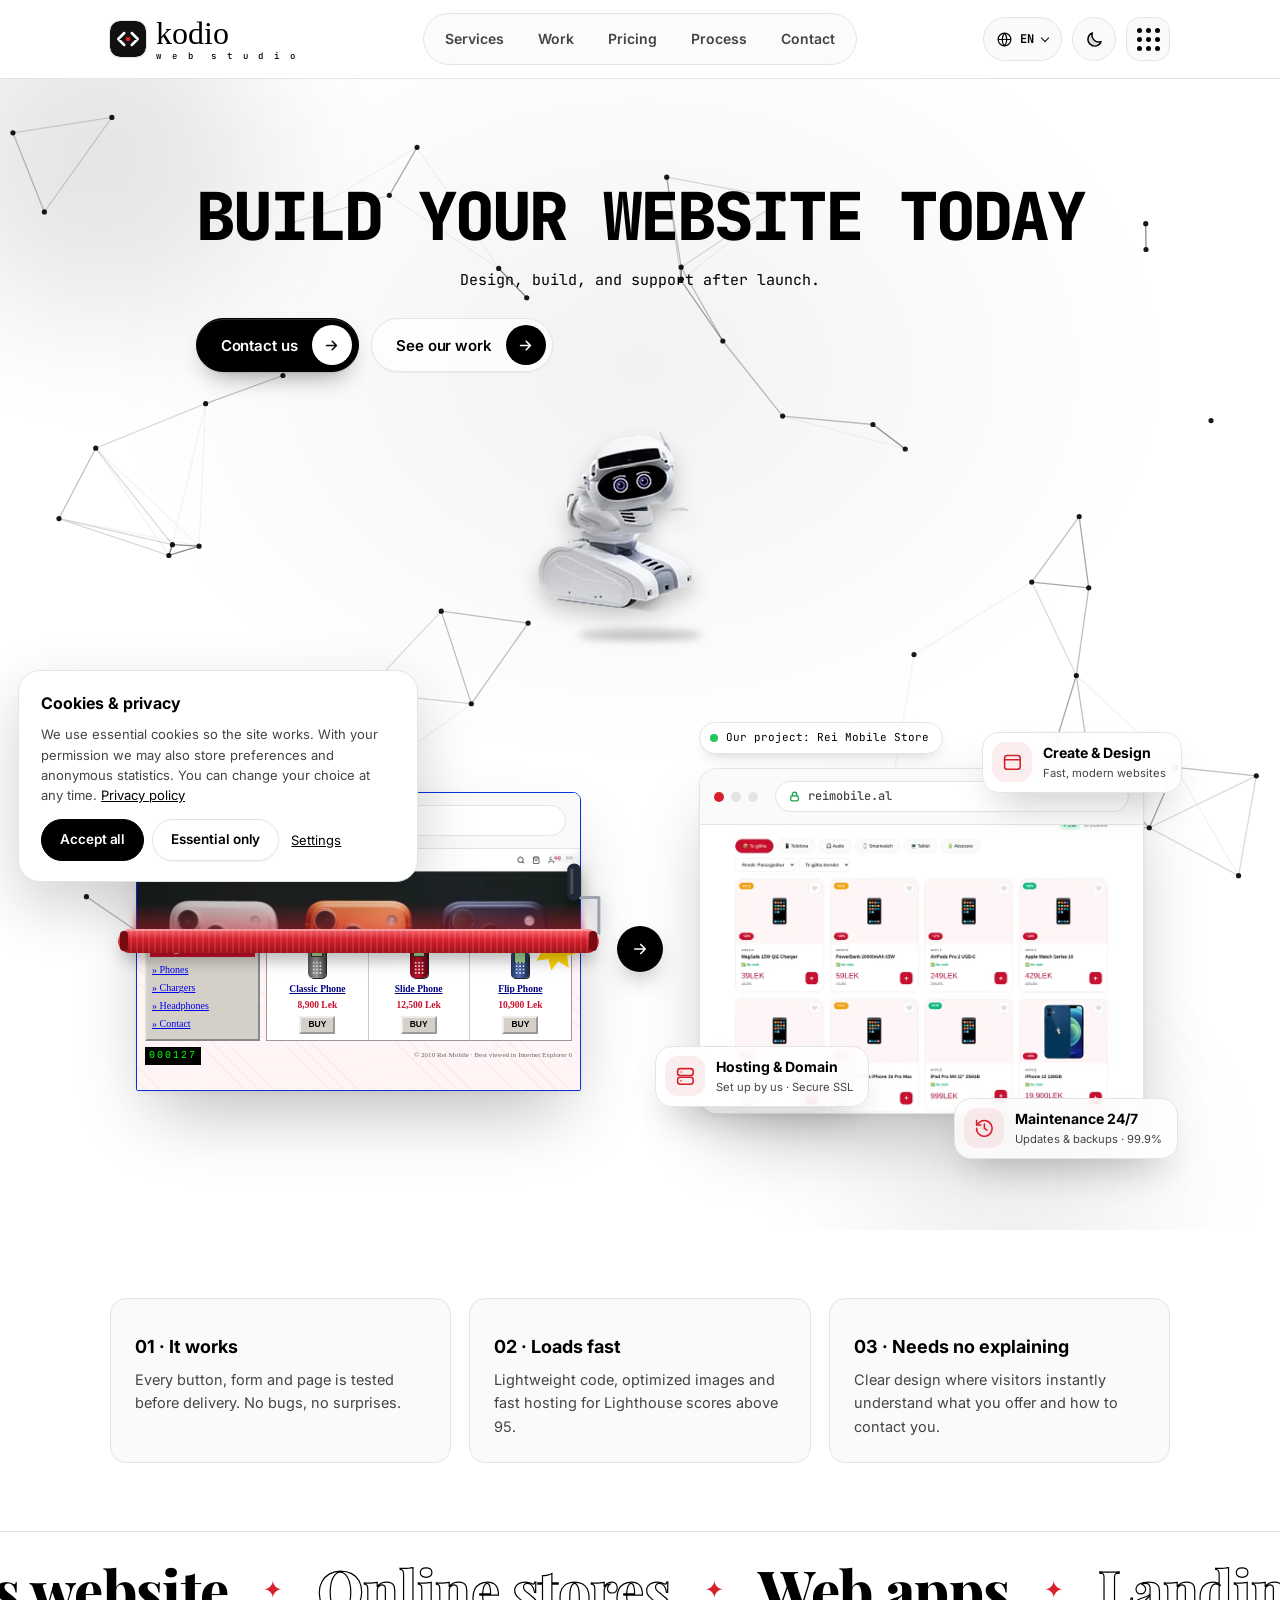
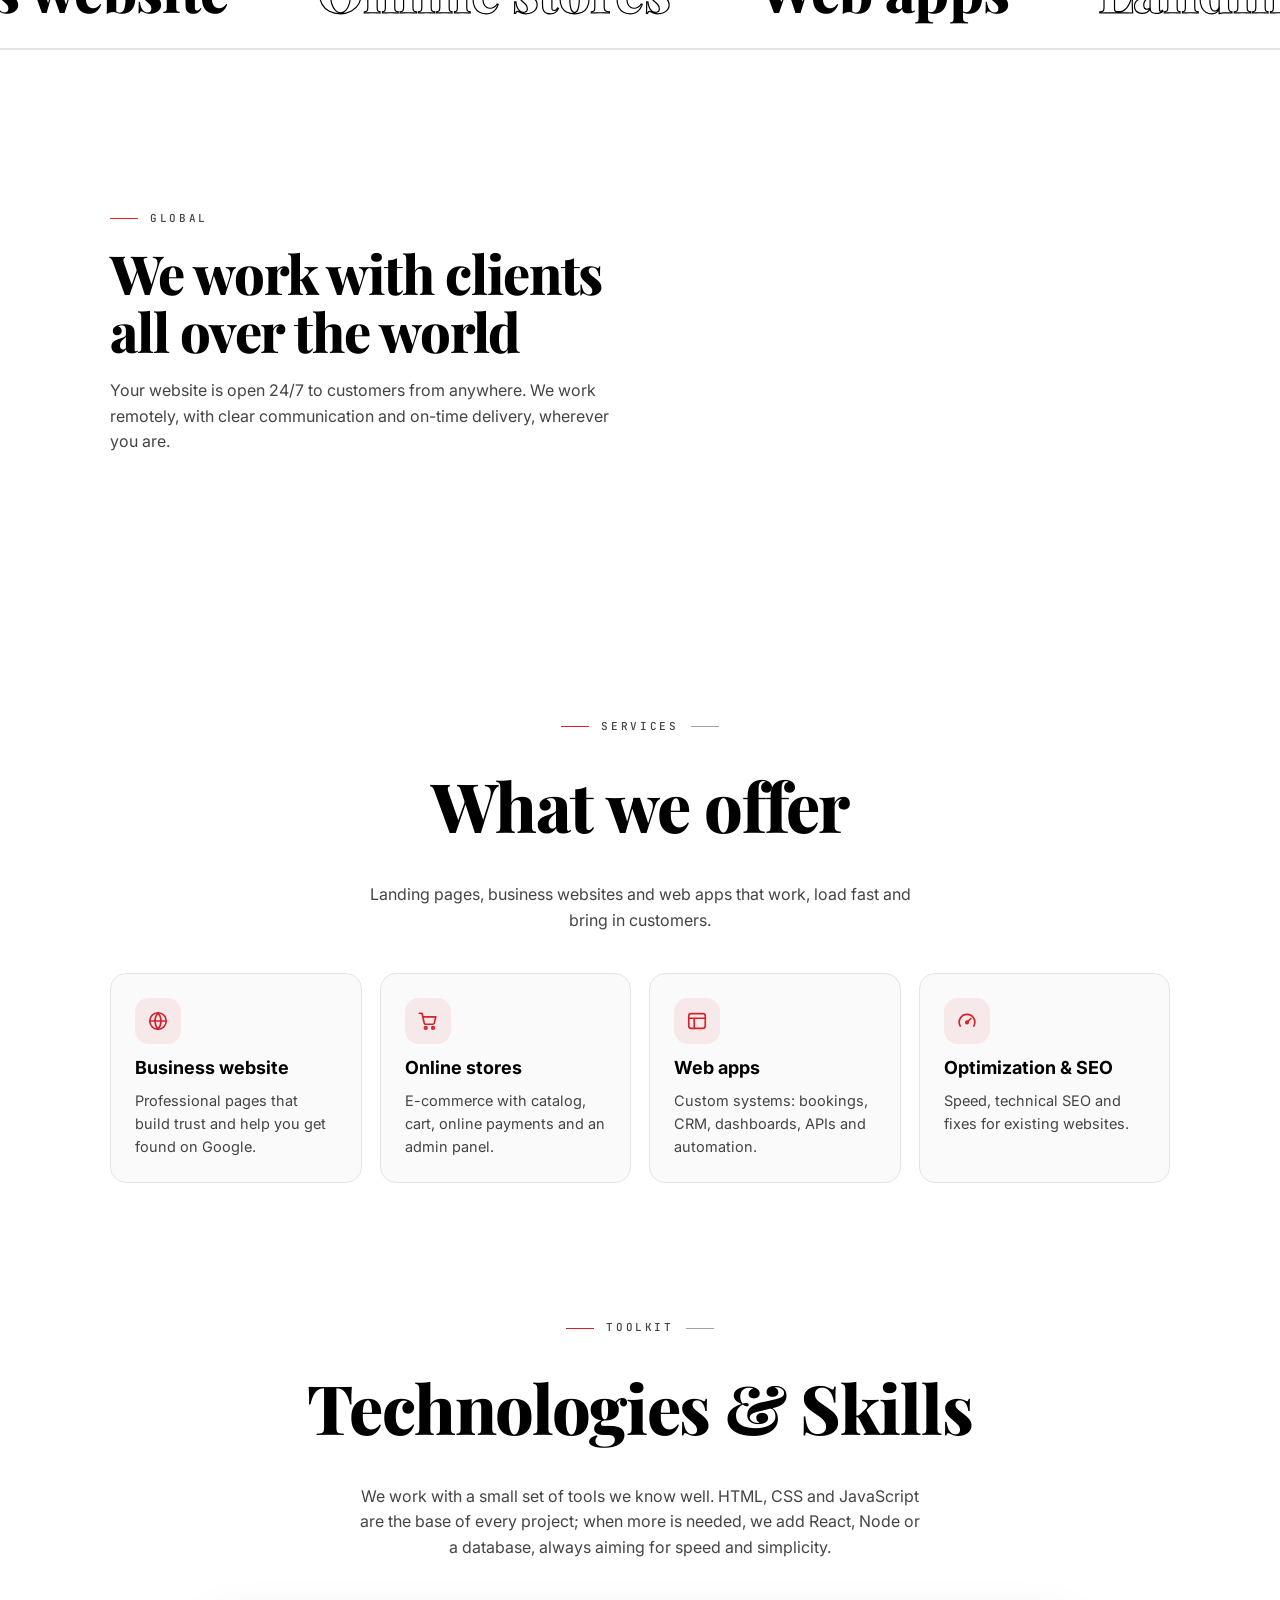
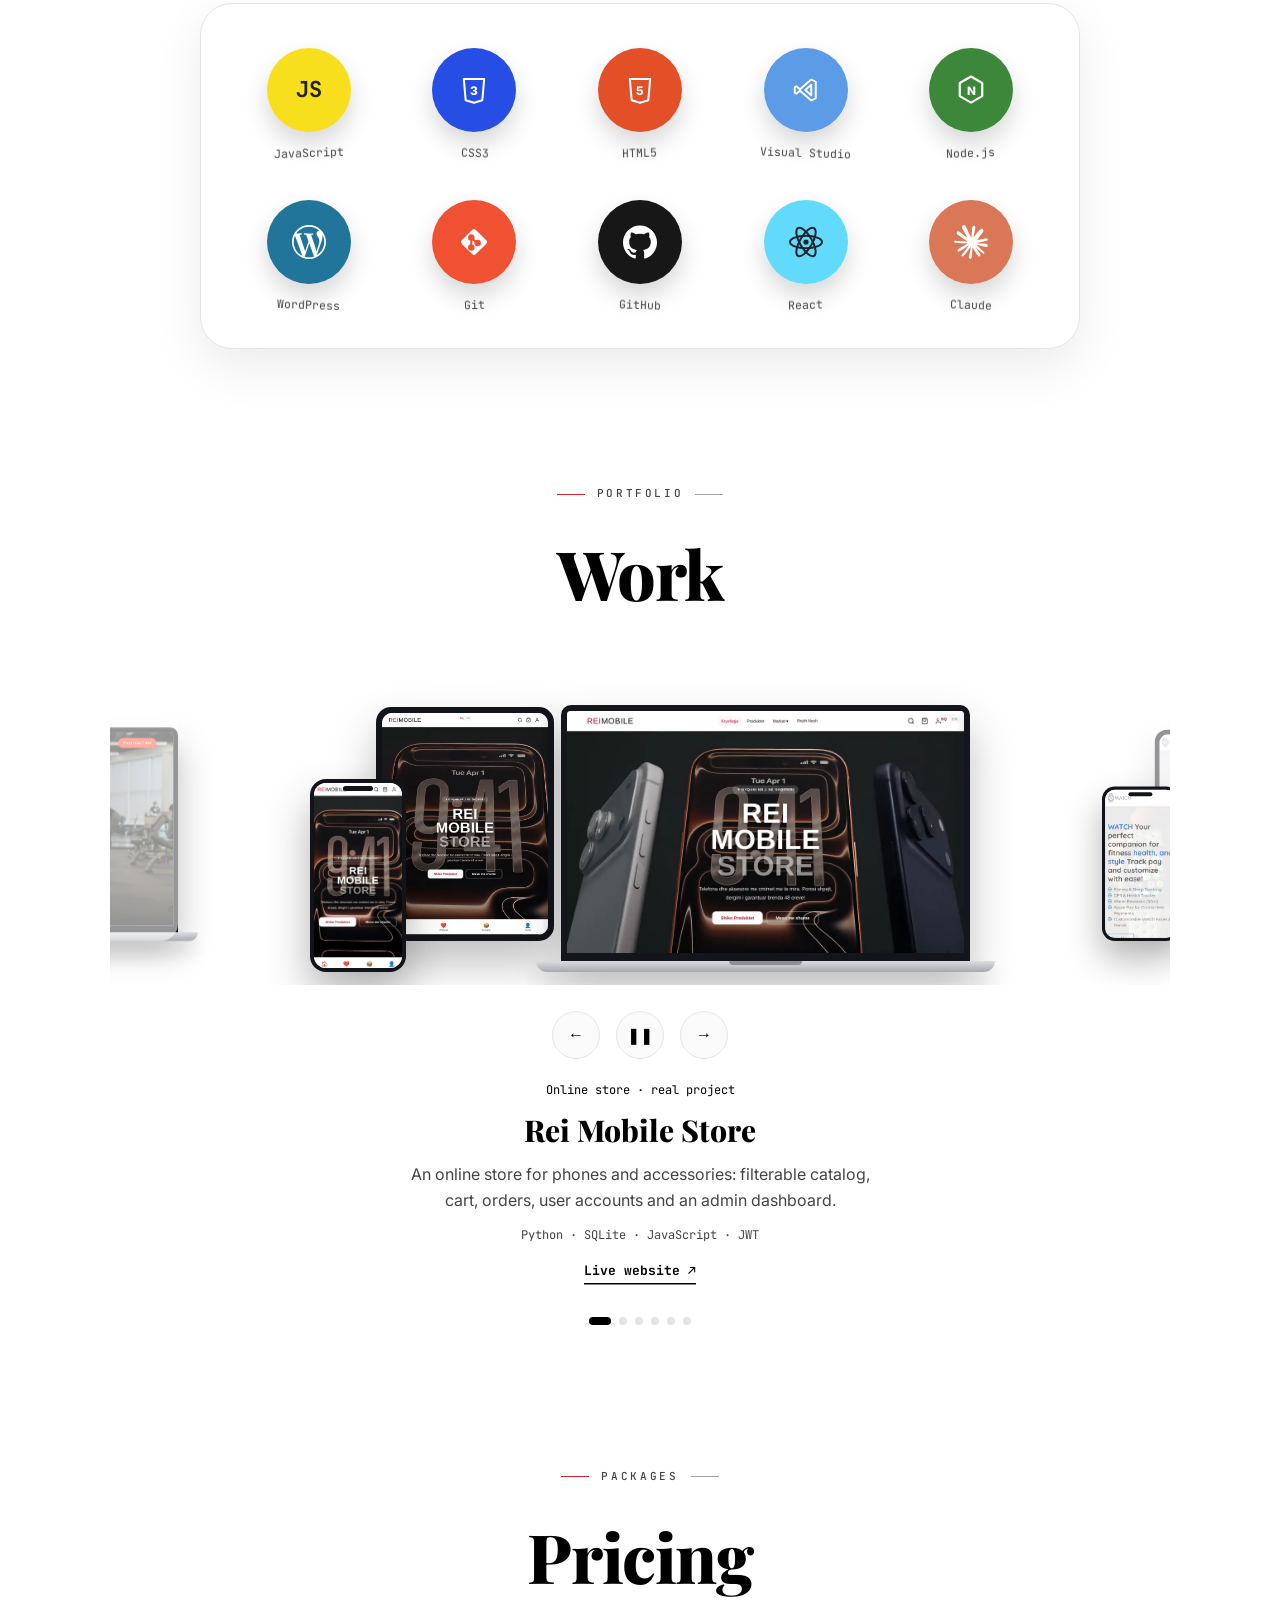
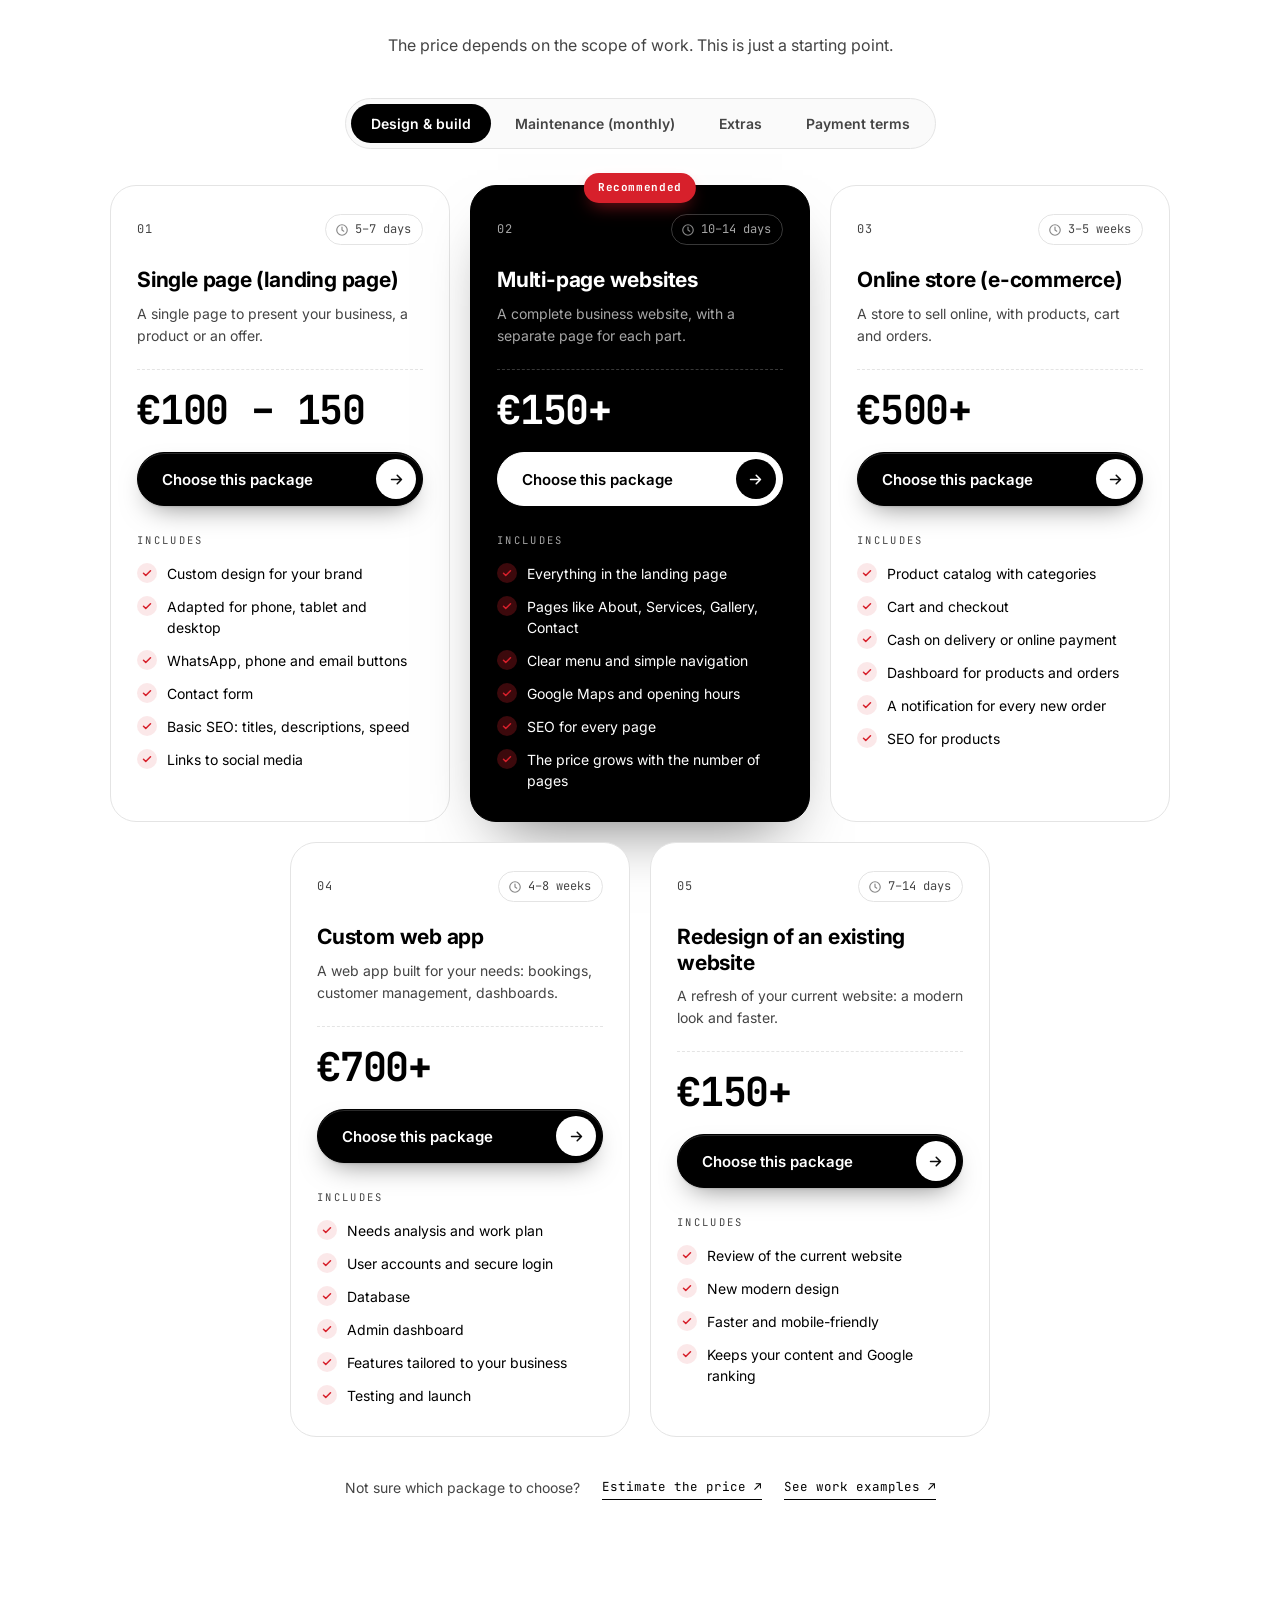
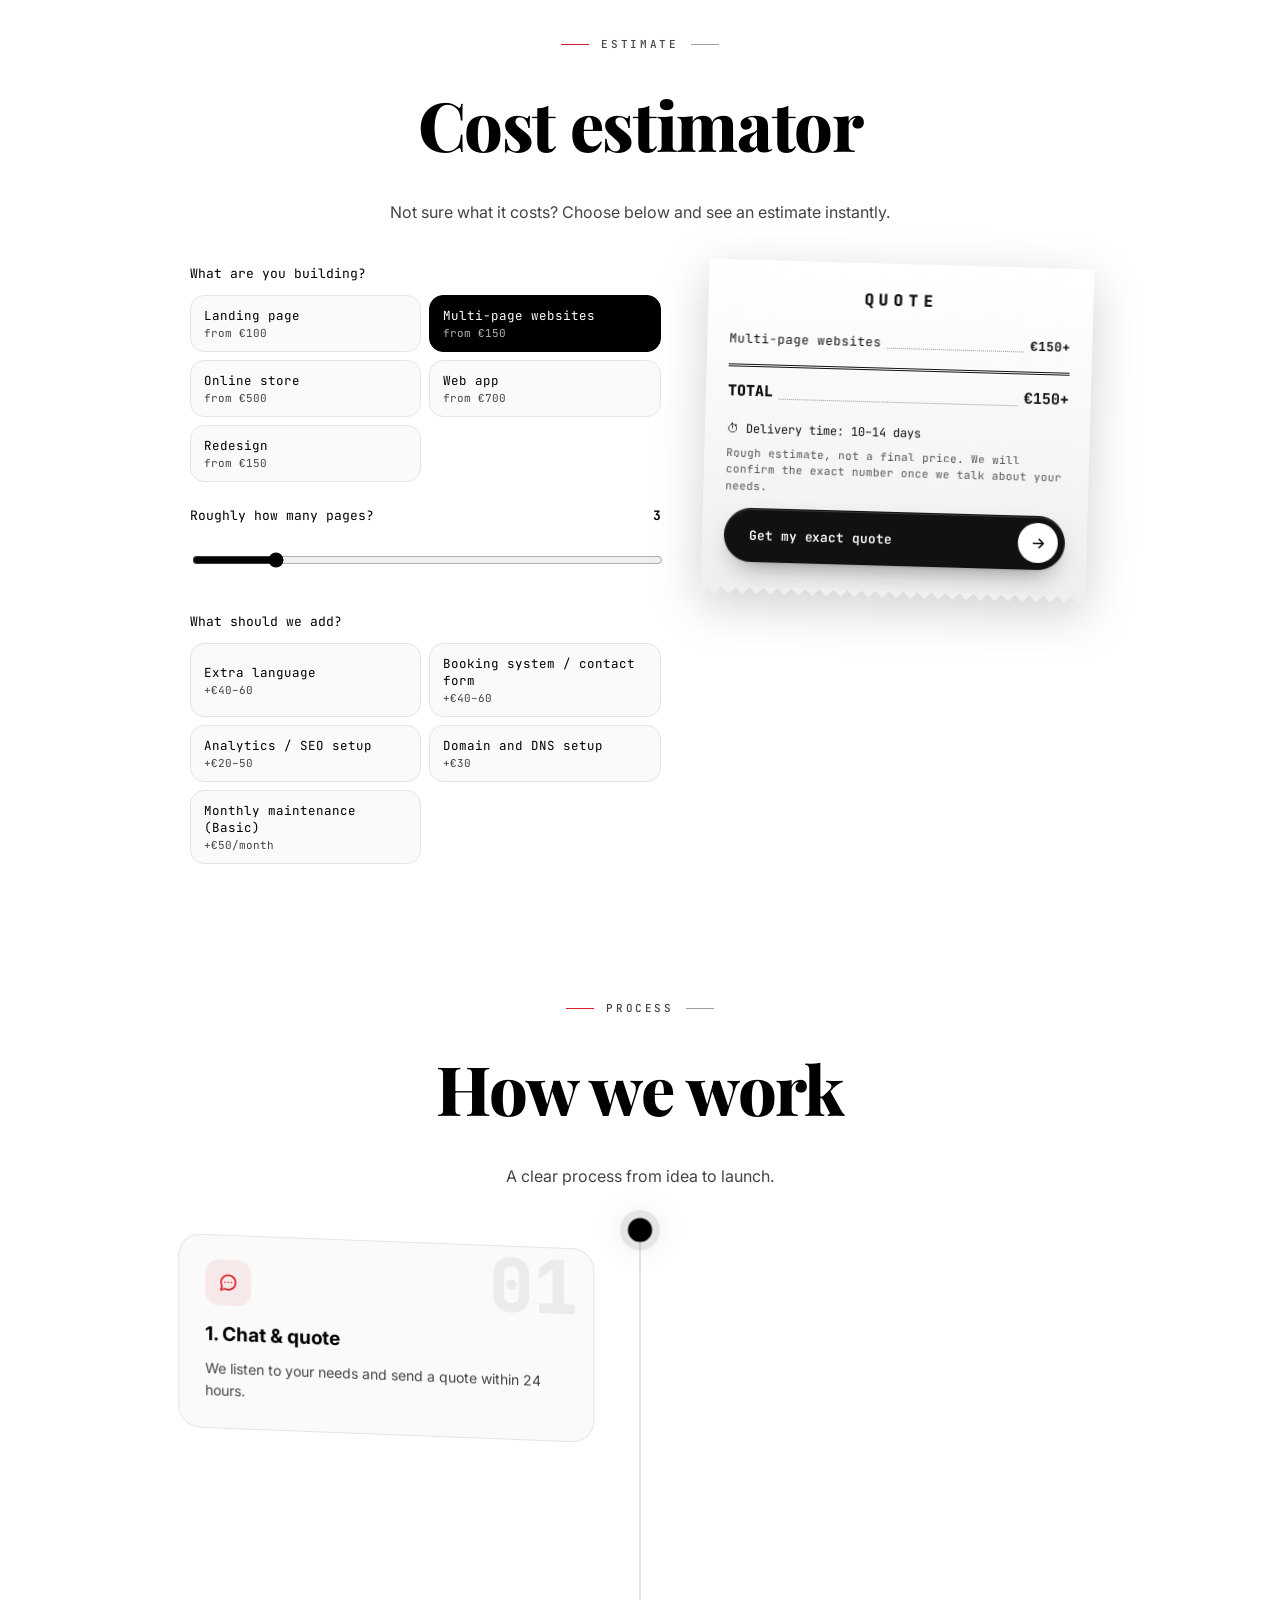
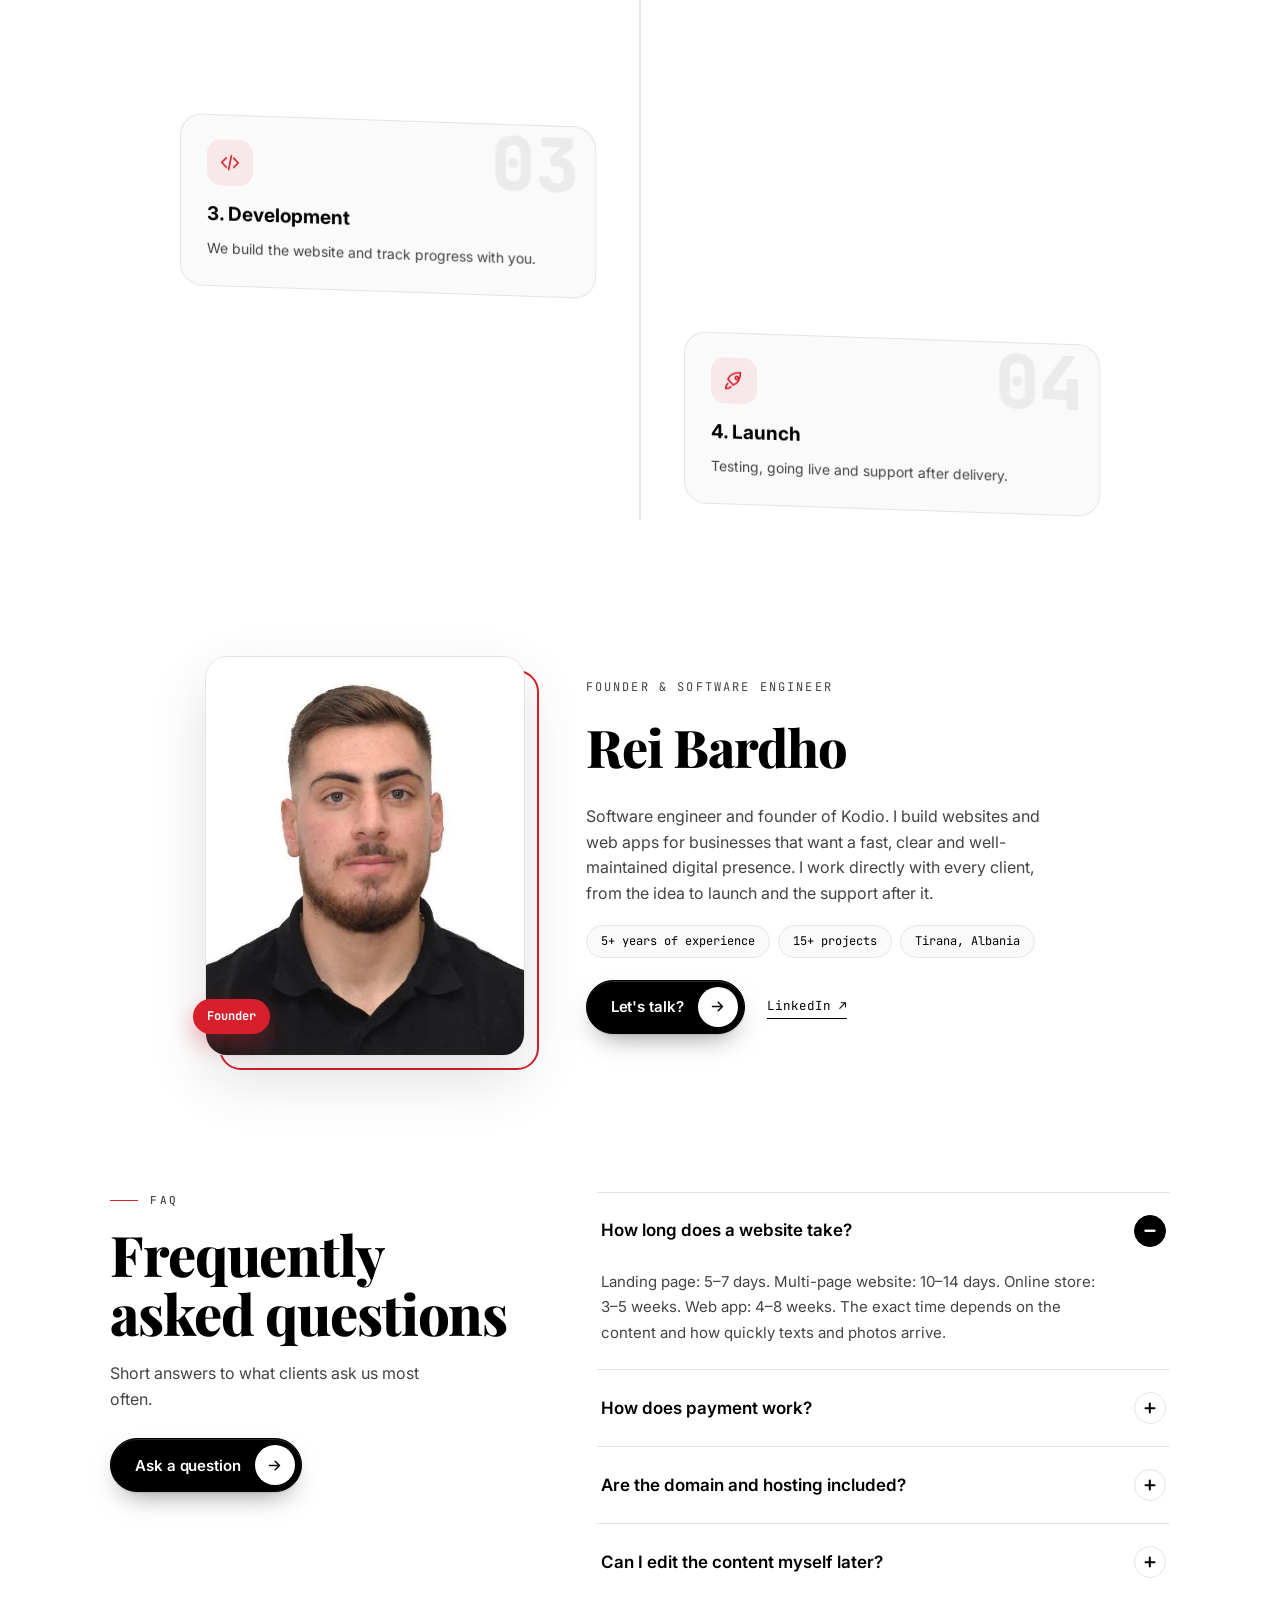
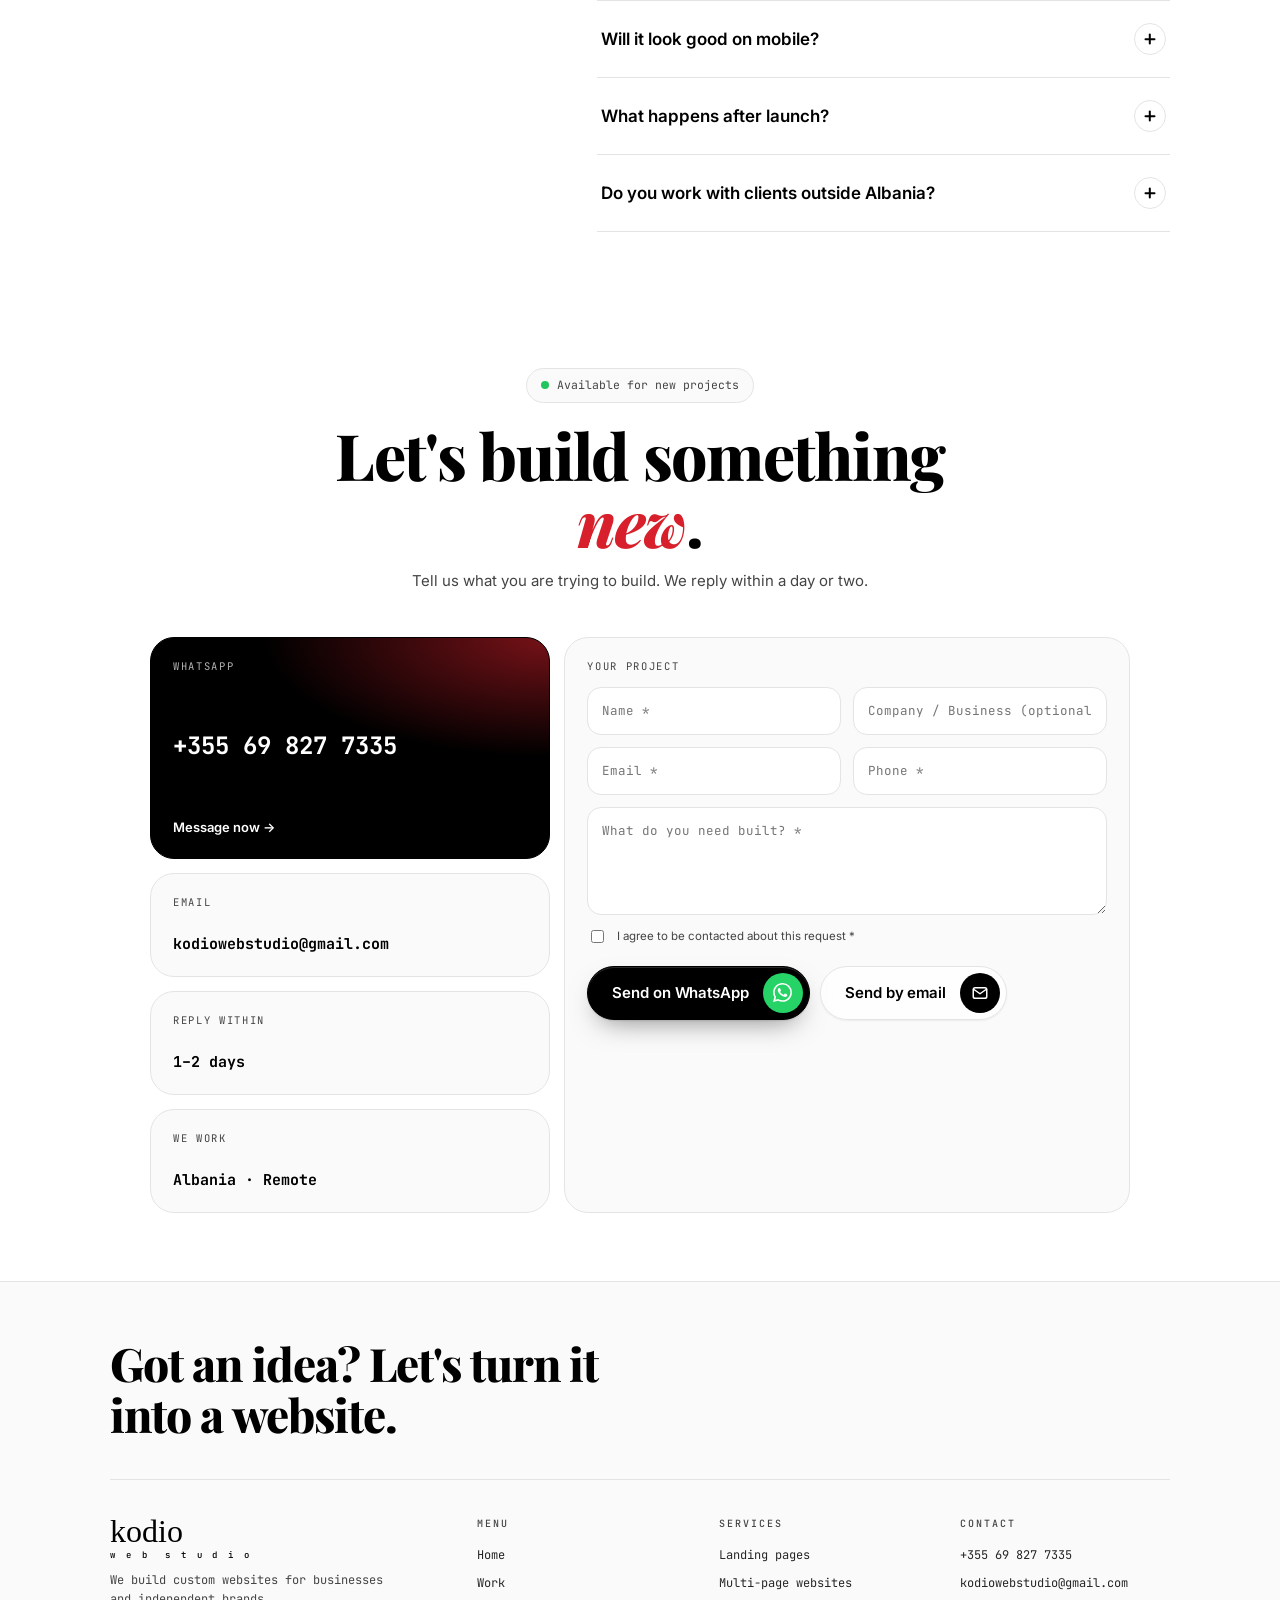
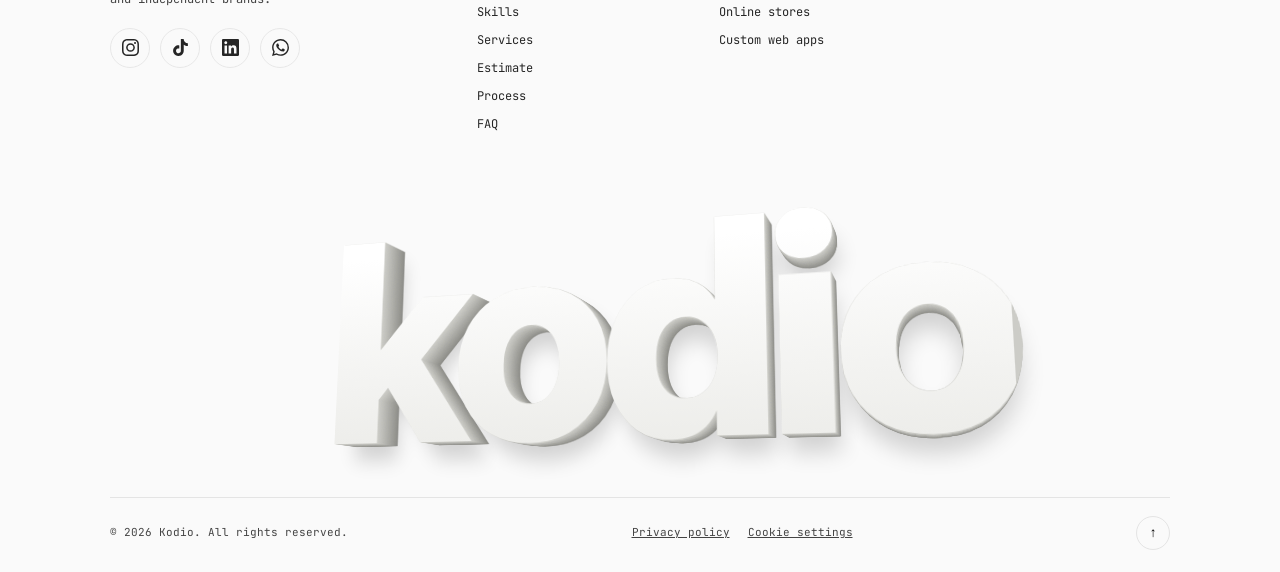
==== docs/index.html @ 1681af44 "Versioni i skedareve" ====
<!doctype html>
<html lang="sq">
  <head>
    <meta charset="utf-8" />
    <meta name="viewport" content="width=device-width, initial-scale=1, viewport-fit=cover" />
    <meta
      name="description"
      content="Kodio Web Studio: website, dyqane online dhe aplikacione web të personalizuara për biznese. Dizajn, ndërtim dhe mbështetje pas publikimit."
    />
    <link
      rel="icon"
      href="data:image/svg+xml,%3Csvg xmlns='http://www.w3.org/2000/svg' viewBox='0 0 48 48'%3E%3Crect width='48' height='48' rx='13' fill='%23111'/%3E%3Cpath d='M19 16l-8 8 8 8M29 16l8 8-8 8' fill='none' stroke='%23fff' stroke-width='3.4' stroke-linecap='round' stroke-linejoin='round'/%3E%3Ccircle cx='24' cy='24' r='3' fill='%23d7202b'/%3E%3C/svg%3E"
    />
    <meta name="theme-color" content="#ffffff" media="(prefers-color-scheme: light)" />
    <meta name="theme-color" content="#0a0a0a" media="(prefers-color-scheme: dark)" />
    <!-- Adresa zyrtare. Nëse ndryshon domain-i, ndrysho https://kodiowebstudio.com këtu, te sitemap.xml, robots.txt dhe CNAME. -->
    <link rel="canonical" href="https://kodiowebstudio.com/" />
    <meta property="og:url" content="https://kodiowebstudio.com/" />
    <meta property="og:type" content="website" />
    <meta property="og:site_name" content="Kodio Web Studio" />
    <meta property="og:title" content="Kodio Web Studio – Ndërto website-in tënd sot" />
    <meta
      property="og:description"
      content="Website, dyqane online dhe aplikacione web për biznese. Dizajn, ndërtim dhe mbështetje pas publikimit."
    />
    <meta property="og:image" content="https://kodiowebstudio.com/assets/images/og-cover.jpg" />
    <meta property="og:image:width" content="1200" />
    <meta property="og:image:height" content="630" />
    <meta property="og:locale" content="sq_AL" />
    <meta property="og:locale:alternate" content="en_US" />
    <meta name="twitter:card" content="summary_large_image" />
    <meta name="twitter:image" content="https://kodiowebstudio.com/assets/images/og-cover.jpg" />
    <link rel="apple-touch-icon" href="assets/images/apple-touch-icon.png" />
    <script type="application/ld+json">
      {
        "@context": "https://schema.org",
        "@type": "ProfessionalService",
        "name": "Kodio Web Studio",
        "description": "Website, dyqane online dhe aplikacione web të personalizuara për biznese.",
        "url": "https://kodiowebstudio.com/",
        "image": "https://kodiowebstudio.com/assets/images/og-cover.jpg",
        "telephone": "+355698277335",
        "email": "kodiowebstudio@gmail.com",
        "sameAs": [
          "https://www.tiktok.com/@kodiowebstudio",
          "https://www.instagram.com/kodiowebstudio/"
        ],
        "priceRange": "€100 – €700+",
        "areaServed": "Worldwide",
        "address": {
          "@type": "PostalAddress",
          "addressLocality": "Tiranë",
          "addressCountry": "AL"
        },
        "founder": {
          "@type": "Person",
          "name": "Rei Bardho",
          "jobTitle": "Software Engineer",
          "sameAs": ["https://www.linkedin.com/in/rei-bardho-7431a82ab/"]
        }
      }
    </script>
    <script>
      try {
        if (sessionStorage.getItem("kodio_intro"))
          document.documentElement.classList.add("no-intro");
      } catch (e) {}
    </script>
    <!-- Tema (e çelët / e errët): ngarkohet para CSS-it që faqja të hapet direkt me temën e zgjedhur -->
    <script src="js/core/theme.js?v=20261120"></script>
    <title>Kodio – Web & Software Engineering</title>
    <link
      href="https://fonts.googleapis.com/css2?family=Inter:wght@400;500;600;700;800&family=JetBrains+Mono:wght@500;700;800&family=Playfair+Display:wght@700;800&display=swap"
      rel="stylesheet"
    />
    <link rel="stylesheet" href="css/base.css?v=20261120" />
    <link rel="stylesheet" href="css/components.css?v=20261120" />
    <link rel="stylesheet" href="css/header.css?v=20261120" />
    <link rel="stylesheet" href="css/intro.css?v=20261120" />
    <link rel="stylesheet" href="css/hero.css?v=20261120" />
    <link rel="stylesheet" href="css/robot.css?v=20261120" />
    <link rel="stylesheet" href="css/mockup.css?v=20261120" />
    <link rel="stylesheet" href="css/before-after.css?v=20261120" />
    <link rel="stylesheet" href="css/features.css?v=20261120" />
    <link rel="stylesheet" href="css/globe.css?v=20261120" />
    <link rel="stylesheet" href="css/tech.css?v=20261120" />
    <link rel="stylesheet" href="css/projects.css?v=20261120" />
    <link rel="stylesheet" href="css/pricing.css?v=20261120" />
    <link rel="stylesheet" href="css/estimator.css?v=20261120" />
    <link rel="stylesheet" href="css/founder.css?v=20261120" />
    <link rel="stylesheet" href="css/contact.css?v=20261120" />
    <link rel="stylesheet" href="css/footer.css?v=20261120" />
    <link rel="stylesheet" href="css/process.css?v=20261120" />
    <link rel="stylesheet" href="css/trail.css?v=20261120" />
    <link rel="stylesheet" href="css/cookies.css?v=20261120" />
    <link rel="stylesheet" href="css/marquee.css?v=20261120" />
    <link rel="stylesheet" href="css/faq.css?v=20261120" />
    <link rel="stylesheet" href="css/buttons.css?v=20261120" />
    <link rel="stylesheet" href="css/theme-toggle.css?v=20261120" />
    <link rel="stylesheet" href="css/whatsapp-float.css?v=20261120" />
    <link rel="stylesheet" href="css/language.css?v=20261120" />
    <link rel="stylesheet" href="css/cursor.css?v=20261120" />
  </head>
  <body>
    <canvas id="trail" aria-hidden="true"></canvas>
    <div id="intro" aria-hidden="true">
      <div class="ib">
        <div class="im">
          <svg viewBox="0 0 48 48" aria-hidden="true">
            <rect width="48" height="48" rx="13" fill="#111" />
            <path
              d="M19 16l-8 8 8 8M29 16l8 8-8 8"
              fill="none"
              stroke="#fff"
              stroke-width="3.4"
              stroke-linecap="round"
              stroke-linejoin="round"
            />
            <circle cx="24" cy="24" r="3" fill="#d7202b" />
          </svg>
        </div>
        <div class="it">kodio<small>w e b &nbsp;s t u d i o</small></div>
        <div class="ibar"><i></i></div>
      </div>
    </div>

    <header>
      <div class="wrap">
        <nav>
          <a class="logo lh" href="#top"
            ><span class="lm"
              ><svg viewBox="0 0 48 48" aria-hidden="true">
                <rect width="48" height="48" rx="13" fill="#111" />
                <path
                  d="M19 16l-8 8 8 8M29 16l8 8-8 8"
                  fill="none"
                  stroke="#fff"
                  stroke-width="3.4"
                  stroke-linecap="round"
                  stroke-linejoin="round"
                />
                <circle cx="24" cy="24" r="3" fill="#d7202b" /></svg></span
            ><span class="lt">kodio<span class="ls">w e b &nbsp;s t u d i o</span></span></a
          >
          <div class="nl">
            <a href="#sherbimet" data-i="n1">Shërbimet</a><a href="#live" data-i="n3">Punët</a
            ><a href="#cmimet" data-i="n4">Çmimet</a><a href="#procesi" data-i="n5">Procesi</a
            ><a href="#kontakt" data-i="n6">Kontakt</a>
          </div>
          <div class="right">
            <div class="lgw">
              <button
                class="lgb"
                id="lgb"
                type="button"
                aria-haspopup="true"
                aria-expanded="false"
                aria-controls="lgm"
                aria-label="Gjuha / Language"
              >
                <svg viewBox="0 0 24 24" aria-hidden="true">
                  <circle cx="12" cy="12" r="9" />
                  <path d="M3 12h18M12 3a14 14 0 0 1 0 18M12 3a14 14 0 0 0 0 18" />
                </svg>
                <b id="lgc">AL</b><i class="lgv" aria-hidden="true"></i>
              </button>
              <div class="lgm" id="lgm" hidden></div>
            </div>
            <button
              class="tg"
              id="th2"
              type="button"
              data-theme-toggle
              aria-label="Tema e errët / Dark mode"
              aria-pressed="false"
            >
              <svg class="tg-moon" viewBox="0 0 24 24" aria-hidden="true">
                <path d="M20.4 14.6A8.6 8.6 0 0 1 9.4 3.6a8.6 8.6 0 1 0 11 11z" />
              </svg>
              <svg class="tg-sun" viewBox="0 0 24 24" aria-hidden="true">
                <circle cx="12" cy="12" r="4.2" />
                <path
                  d="M12 2.5v2.1M12 19.4v2.1M4.6 4.6l1.5 1.5M17.9 17.9l1.5 1.5M2.5 12h2.1M19.4 12h2.1M4.6 19.4l1.5-1.5M17.9 6.1l1.5-1.5"
                />
              </svg>
            </button>
            <button
              class="burger"
              id="bg"
              aria-label="Hap menunë"
              aria-expanded="false"
              aria-controls="dr"
            >
              <span></span><span></span><span></span><span></span><span></span><span></span
              ><span></span><span></span><span></span>
            </button>
          </div>
        </nav>
      </div>
    </header>

    <div id="sp"></div>
    <div class="scrim" id="sc"></div>
    <nav class="pop" id="dr" aria-label="Menuja">
      <a href="#live">Punimet</a><a href="#teknologjite">Aftësitë</a><a href="#procesi">Procesi</a
      ><a href="#cmimet">Shërbimet</a><a href="#vleresuesi">Vlerësim</a><a href="#pyetje">Pyetje</a
      ><a href="#founder">Founder</a><a href="#kontakt">Kontakt</a>
    </nav>

    <main id="top">
      <div class="hero">
        <canvas id="cv"></canvas>
        <div class="blob b1"></div>
        <div class="blob b2"></div>
        <div class="wrap">
          <div>
            <h1 data-i="h1">Ndërto <span>Website-in tënd sot</span></h1>
            <p class="lead" data-i="sub">Dizajn, ndërtim dhe mbështetje pas publikimit.</p>
            <div class="cta">
              <a class="btn" data-i="b1" href="#kontakt">Na kontaktoni</a
              ><a class="btn ghost" data-i="b2" href="#live">Shiko punët</a>
            </div>
          </div>
          <div class="bots">
            <div id="fbot" role="button" tabindex="0" aria-label="Robot">
              <div class="fsh"></div>
              <div class="fi">
                <img class="bd" alt="" src="assets/images/robot-body.webp" />
                <div class="hd">
                  <img alt="" src="assets/images/robot-head.webp" /><svg
                    class="he"
                    viewBox="-9 -9 18 18"
                    style="left: 37.1%; top: 67.4%"
                  >
                    <circle r="8.6" fill="#0c0a14" />
                    <path
                      d="M0-2C-2-6-8-4-6 1C-5 4 0 7 0 8C0 7 5 4 6 1C8-4 2-6 0-2Z"
                      transform="translate(0 -.5) scale(.95)"
                      fill="#ff3860"
                    /></svg
                  ><svg class="he" viewBox="-9 -9 18 18" style="left: 52.4%; top: 61.5%">
                    <circle r="8.6" fill="#0c0a14" />
                    <path
                      d="M0-2C-2-6-8-4-6 1C-5 4 0 7 0 8C0 7 5 4 6 1C8-4 2-6 0-2Z"
                      transform="translate(0 -.5) scale(.95)"
                      fill="#ff3860"
                    />
                  </svg>
                </div>
              </div>
            </div>
          </div>
          <div class="ba">
            <div class="old">
              <span class="ba-l"
                ><i></i><span class="bl bl1">Website-i yt i vjetër</span
                ><span class="bl bl2">Duke e rinovuar…</span
                ><span class="bl bl3">I rinovuar për 2026</span></span
              >
              <div class="owrap">
                <div class="ow" aria-hidden="true">
                  <div class="obar">
                    <b>Rei Mobile - Internet Explorer</b><span><i>_</i><i>□</i><i>×</i></span>
                  </div>
                  <div class="oaddr">
                    <span>Adresa</span><em>http://www.reimobile.com/index.html</em><u>Shko</u>
                  </div>
                  <div class="obody">
                    <div class="ohead">
                      <b>REI MOBILE</b><small>Telefona &amp; Aksesorë</small
                      ><span class="onew-badge">NEW!</span>
                    </div>
                    <div class="onav">
                      <a>Kryefaqja</a> | <a>Telefona</a> | <a>Aksesorë</a> | <a>Kontakt</a>
                    </div>
                    <div class="omarq">
                      <span
                        >★ Telefona me çmimet më të mira në qytet!!! ★ Dërgesa në të gjithë
                        Shqipërinë ★</span
                      >
                    </div>
                    <div class="ogrid">
                      <div class="omenu">
                        <b>Kategoritë</b><a>» Telefona</a><a>» Karikues</a><a>» Kufje</a
                        ><a>» Kontakt</a>
                      </div>
                      <div class="oprod">
                        <span class="ostar">OFERTË!!!</span>
                        <div class="ocell">
                          <i class="ophone"></i><b>Telefon Classic</b><em>8.900 Lekë</em><u>BLEJ</u>
                        </div>
                        <div class="ocell">
                          <i class="ophone s"></i><b>Telefon Slide</b><em>12.500 Lekë</em
                          ><u>BLEJ</u>
                        </div>
                        <div class="ocell">
                          <i class="ophone f"></i><b>Telefon Flip</b><em>10.900 Lekë</em><u>BLEJ</u>
                        </div>
                      </div>
                    </div>
                    <div class="ofoot">
                      <span class="ocount">000127</span
                      ><small>© 2010 Rei Mobile · Shihet më mirë me Internet Explorer 6</small>
                    </div>
                  </div>
                  <div class="onew">
                    <div class="wbar">
                      <i></i><i></i><i></i>
                      <div class="url">
                        <svg
                          width="12"
                          height="12"
                          viewBox="0 0 24 24"
                          fill="none"
                          stroke="#16a34a"
                          stroke-width="2.4"
                          stroke-linecap="round"
                          stroke-linejoin="round"
                        >
                          <rect x="5" y="11" width="14" height="9" rx="2.5" />
                          <path d="M8 11V8a4 4 0 0 1 8 0v3" /></svg
                        ><span>reimobile.al</span>
                      </div>
                    </div>
                    <img
                      class="oshot"
                      src="assets/images/projects/rei-home.webp"
                      alt=""
                      width="960"
                      height="1425"
                    />
                  </div>
                </div>
                <div class="roll">
                  <span class="rpaint"></span><span class="rcyl"></span>
                  <svg class="rhandle" viewBox="0 0 70 92" aria-hidden="true">
                    <path
                      d="M62 92V44H30"
                      fill="none"
                      stroke="#9ca3af"
                      stroke-width="4"
                      stroke-linejoin="round"
                    />
                    <rect x="21" y="0" width="18" height="48" rx="9" fill="#1f2937" />
                    <rect x="25" y="6" width="4" height="34" rx="2" fill="#fff" opacity=".18" />
                  </svg>
                </div>
              </div>
            </div>
            <span class="ba-arrow" aria-hidden="true"></span>
            <div class="mk" aria-label="Demo">
              <span class="ba-l ba-new"><i></i><span>Projekti ynë: Rei Mobile Store</span></span>
              <div class="win">
                <div class="wbar">
                  <i></i><i></i><i></i>
                  <div class="url">
                    <svg
                      width="13"
                      height="13"
                      viewBox="0 0 24 24"
                      fill="none"
                      stroke="#16a34a"
                      stroke-width="2.4"
                      stroke-linecap="round"
                      stroke-linejoin="round"
                    >
                      <rect x="5" y="11" width="14" height="9" rx="2.5" />
                      <path d="M8 11V8a4 4 0 0 1 8 0v3" /></svg
                    ><span id="murl">yourbusiness.al</span>
                  </div>
                </div>
                <div class="wshots" id="wshots">
                  <img
                    class="on"
                    src="assets/images/projects/rei-home.webp"
                    data-url="reimobile.al"
                    alt="Rei Mobile Store – kryefaqja"
                    width="960"
                    height="1425"
                  />
                  <img
                    src="assets/images/projects/rei-products.webp"
                    data-url="reimobile.al/produktet"
                    alt="Rei Mobile Store – produktet"
                    width="960"
                    height="1830"
                    loading="lazy"
                  />
                  <img
                    src="assets/images/projects/rei-offer.webp"
                    data-url="reimobile.al/oferta"
                    alt="Rei Mobile Store – oferta"
                    width="960"
                    height="1462"
                    loading="lazy"
                  />
                  <img
                    src="assets/images/projects/rei-about.webp"
                    data-url="reimobile.al/rreth"
                    alt="Rei Mobile Store – rreth nesh"
                    width="960"
                    height="1725"
                    loading="lazy"
                  />
                </div>
              </div>
              <div class="fc c1">
                <div class="ic">
                  <svg viewBox="0 0 24 24">
                    <rect x="3" y="4" width="18" height="16" rx="3" />
                    <path d="M3 9h18" />
                  </svg>
                </div>
                <div><b>Krijim & Dizajn</b><small>Website të shpejta dhe moderne</small></div>
              </div>
              <div class="fc c2">
                <div class="ic">
                  <svg viewBox="0 0 24 24">
                    <rect x="3" y="3" width="18" height="8" rx="3" />
                    <rect x="3" y="13" width="18" height="8" rx="3" />
                    <path d="M7 7h.01M7 17h.01" />
                  </svg>
                </div>
                <div>
                  <b>Hosting &amp; Domain</b><small>I konfigurojmë ne · SSL i sigurt</small>
                </div>
              </div>
              <div class="fc c3">
                <div class="ic">
                  <svg viewBox="0 0 24 24">
                    <path d="M3 12a9 9 0 1 0 3-6.7L3 8" />
                    <path d="M3 3v5h5" />
                    <path d="M12 7v5l3 2" />
                  </svg>
                </div>
                <div><b>Mirëmbajtje 24/7</b><small>Përditësime & backup · 99.9%</small></div>
              </div>
            </div>
          </div>
        </div>
      </div>

      <section aria-labelledby="pse">
        <div class="wrap rv">
          <h2 class="sr" id="pse">Pse Kodio</h2>
          <div class="grid">
            <div class="card">
              <h3>01 · Punon</h3>
              <p>Çdo buton, formular dhe faqe testohet para dorëzimit. Pa gabime, pa surpriza.</p>
            </div>
            <div class="card">
              <h3>02 · Ngarkohet shpejt</h3>
              <p>
                Kod i lehtë, imazhe të optimizuara dhe hosting i shpejtë, për rezultate Lighthouse
                mbi 95.
              </p>
            </div>
            <div class="card">
              <h3>03 · Nuk ka nevojë për shpjegim</h3>
              <p>
                Dizajn i qartë ku vizitori kupton menjëherë çfarë ofron dhe si të të kontaktojë.
              </p>
            </div>
          </div>
        </div>
      </section>

      <div class="mq" aria-label="Shërbimet">
        <div class="mq-t" id="mqt">
          <div class="mq-g">
            <span>Website biznesi</span><i>✦</i><span>Dyqane online</span><i>✦</i
            ><span>Aplikacione web</span><i>✦</i><span>Landing pages</span><i>✦</i
            ><span>Optimizim &amp; SEO</span><i>✦</i><span>Ridizajnim</span><i>✦</i
            ><span>Mirëmbajtje</span><i>✦</i>
          </div>
          <div class="mq-g" aria-hidden="true">
            <span>Website biznesi</span><i>✦</i><span>Dyqane online</span><i>✦</i
            ><span>Aplikacione web</span><i>✦</i><span>Landing pages</span><i>✦</i
            ><span>Optimizim &amp; SEO</span><i>✦</i><span>Ridizajnim</span><i>✦</i
            ><span>Mirëmbajtje</span><i>✦</i>
          </div>
        </div>
      </div>

      <section class="world" id="global">
        <div class="wrap">
          <div class="rv">
            <span class="eyb">Global</span>
            <h2 class="serif">Punojmë me klientë kudo në botë</h2>
            <p class="sub">
              Websiti yt është i hapur 24/7 për klientë nga çdo vend. Punojmë në distancë, me
              komunikim të qartë dhe dorëzim në kohë, pavarësisht ku je.
            </p>
          </div>
          <div class="gbox"><canvas id="gl" aria-label="Globi që rrotullohet"></canvas></div>
        </div>
      </section>

      <section id="sherbimet">
        <div class="wrap rv">
          <span class="eyb">Shërbimet</span>
          <h2 class="serif">Çfarë ofrojmë</h2>
          <p class="tkp">
            Landing page, website biznesi dhe aplikacione web që funksionojnë, ngarkohen shpejt dhe
            sjellin klientë.
          </p>
          <div class="grid">
            <div class="card">
              <div class="ico">
                <svg
                  viewBox="0 0 24 24"
                  fill="none"
                  stroke="currentColor"
                  stroke-width="1.8"
                  stroke-linecap="round"
                  stroke-linejoin="round"
                  aria-hidden="true"
                >
                  <circle cx="12" cy="12" r="9" />
                  <path d="M3 12h18M12 3a14 14 0 0 1 0 18M12 3a14 14 0 0 0 0 18" />
                </svg>
              </div>
              <h3>Website biznesi</h3>
              <p>Faqe profesionale që ndërtojnë besim dhe të bëjnë të gjendesh në Google.</p>
            </div>
            <div class="card">
              <div class="ico">
                <svg
                  viewBox="0 0 24 24"
                  fill="none"
                  stroke="currentColor"
                  stroke-width="1.8"
                  stroke-linecap="round"
                  stroke-linejoin="round"
                  aria-hidden="true"
                >
                  <circle cx="9.5" cy="19.5" r="1.4" />
                  <circle cx="17.5" cy="19.5" r="1.4" />
                  <path
                    d="M2.5 3.5h3l2.3 10.7a1.6 1.6 0 0 0 1.6 1.3h7.9a1.6 1.6 0 0 0 1.5-1.2L20.5 7.5H6.3"
                  />
                </svg>
              </div>
              <h3>Dyqane online</h3>
              <p>E-commerce me katalog, shportë, pagesa online dhe panel administrimi.</p>
            </div>
            <div class="card">
              <div class="ico">
                <svg
                  viewBox="0 0 24 24"
                  fill="none"
                  stroke="currentColor"
                  stroke-width="1.8"
                  stroke-linecap="round"
                  stroke-linejoin="round"
                  aria-hidden="true"
                >
                  <rect x="3" y="4" width="18" height="16" rx="2.5" />
                  <path d="M3 9h18M9 9v11" />
                </svg>
              </div>
              <h3>Aplikacione web</h3>
              <p>Sisteme në masë: rezervime, CRM, dashboard, API dhe automatizime.</p>
            </div>
            <div class="card">
              <div class="ico">
                <svg
                  viewBox="0 0 24 24"
                  fill="none"
                  stroke="currentColor"
                  stroke-width="1.8"
                  stroke-linecap="round"
                  stroke-linejoin="round"
                  aria-hidden="true"
                >
                  <path d="M4.6 17.5a8.5 8.5 0 1 1 14.8 0" />
                  <path d="M12 13.5l4.2-4.2" />
                  <circle cx="12" cy="13.5" r="1.3" />
                </svg>
              </div>
              <h3>Optimizim &amp; SEO</h3>
              <p>Shpejtësi, SEO teknik dhe rregullim i website-ve ekzistues.</p>
            </div>
          </div>
        </div>
      </section>

      <section id="teknologjite">
        <div class="wrap">
          <span class="eyb">Mjetet</span>
          <h2 class="serif">Teknologjitë &amp; Aftësitë</h2>
          <p class="tkp">
            Punojmë me një grup të vogël mjetesh që i njohim mirë. HTML, CSS dhe JavaScript janë
            baza e çdo projekti; kur duhet më shumë, shtojmë React, Node ose një bazë të dhënash,
            gjithmonë me synim shpejtësinë dhe thjeshtësinë.
          </p>
          <div class="tkx" id="tkx">
            <div class="tkg" id="tkg">
              <div class="tk">
                <div class="tkw">
                  <div class="tc" style="background: #f7df1e">
                    <b
                      style="
                        color: #222;
                        font-size: 22px;
                        font-family:
                          JetBrains Mono,
                          monospace;
                      "
                      >JS</b
                    >
                  </div>
                </div>
                <span>JavaScript</span>
              </div>
              <div class="tk">
                <div class="tkw">
                  <div class="tc" style="background: #264de4">
                    <svg viewBox="0 0 40 40" width="34">
                      <path
                        d="M8 7l2.2 25L20 35l9.8-3L32 7z"
                        fill="none"
                        stroke="#fff"
                        stroke-width="2.4"
                        stroke-linejoin="round"
                      />
                      <text
                        x="20"
                        y="26"
                        text-anchor="middle"
                        font-size="14"
                        font-weight="800"
                        fill="#fff"
                        font-family="Inter,sans-serif"
                      >
                        3
                      </text>
                    </svg>
                  </div>
                </div>
                <span>CSS3</span>
              </div>
              <div class="tk">
                <div class="tkw">
                  <div class="tc" style="background: #e34f26">
                    <svg viewBox="0 0 40 40" width="34">
                      <path
                        d="M8 7l2.2 25L20 35l9.8-3L32 7z"
                        fill="none"
                        stroke="#fff"
                        stroke-width="2.4"
                        stroke-linejoin="round"
                      />
                      <text
                        x="20"
                        y="26"
                        text-anchor="middle"
                        font-size="14"
                        font-weight="800"
                        fill="#fff"
                        font-family="Inter,sans-serif"
                      >
                        5
                      </text>
                    </svg>
                  </div>
                </div>
                <span>HTML5</span>
              </div>
              <div class="tk">
                <div class="tkw">
                  <div class="tc" style="background: #5c9ce6">
                    <svg
                      viewBox="0 0 40 40"
                      width="30"
                      fill="none"
                      stroke="#fff"
                      stroke-width="2.6"
                      stroke-linejoin="round"
                      stroke-linecap="round"
                    >
                      <path d="M27 6 12 19 7 15 5 16.5v7L7 25l5-4 15 13 6-3V9z" />
                      <path d="M27 13v14l-8-7z" />
                    </svg>
                  </div>
                </div>
                <span>Visual Studio</span>
              </div>
              <div class="tk">
                <div class="tkw">
                  <div class="tc" style="background: #3c873a">
                    <svg viewBox="0 0 40 40" width="36">
                      <path
                        d="M20 5l12.5 7.2v14.6L20 34 7.5 26.8V12.2z"
                        fill="none"
                        stroke="#fff"
                        stroke-width="2.4"
                        stroke-linejoin="round"
                      />
                      <text
                        x="20"
                        y="25"
                        text-anchor="middle"
                        font-size="13"
                        font-weight="800"
                        fill="#fff"
                        font-family="Inter,sans-serif"
                      >
                        N
                      </text>
                    </svg>
                  </div>
                </div>
                <span>Node.js</span>
              </div>
              <div class="tk">
                <div class="tkw">
                  <div class="tc" style="background: #21759b">
                    <svg viewBox="0 0 24 24" width="34" fill="#fff">
                      <path
                        d="M21.469 6.825c.84 1.537 1.318 3.3 1.318 5.175 0 3.979-2.156 7.456-5.363 9.325l3.295-9.527c.615-1.54.82-2.771.82-3.864 0-.405-.026-.78-.07-1.11m-7.981.105c.647-.03 1.232-.105 1.232-.105.582-.075.514-.93-.067-.899 0 0-1.755.135-2.88.135-1.064 0-2.85-.15-2.85-.15-.585-.03-.661.855-.075.885 0 0 .54.061 1.125.09l1.68 4.605-2.37 7.08L5.354 6.9c.649-.03 1.234-.1 1.234-.1.585-.075.516-.93-.065-.896 0 0-1.746.138-2.874.138-.2 0-.438-.008-.69-.015C4.911 3.15 8.235 1.215 12 1.215c2.809 0 5.365 1.072 7.286 2.833-.046-.003-.091-.009-.141-.009-1.06 0-1.812.923-1.812 1.914 0 .89.513 1.643 1.06 2.531.411.72.89 1.643.89 2.977 0 .915-.354 1.994-.821 3.479l-1.075 3.585-3.9-11.61.001.014zM12 22.784c-1.059 0-2.081-.153-3.048-.437l3.237-9.406 3.315 9.087c.024.053.05.101.078.149-1.12.393-2.325.609-3.582.609M1.211 12c0-1.564.336-3.05.935-4.39L7.29 21.709C3.694 19.96 1.212 16.271 1.211 12M12 0C5.385 0 0 5.385 0 12s5.385 12 12 12 12-5.385 12-12S18.615 0 12 0"
                      />
                    </svg>
                  </div>
                </div>
                <span>WordPress</span>
              </div>
              <div class="tk">
                <div class="tkw">
                  <div class="tc" style="background: #f05133">
                    <svg viewBox="0 0 40 40" width="36">
                      <rect
                        x="9"
                        y="9"
                        width="22"
                        height="22"
                        rx="3"
                        transform="rotate(45 20 20)"
                        fill="#fff"
                      />
                      <g stroke="#f05133" stroke-width="2.2" fill="#f05133">
                        <path d="M17 15v11M17 16l7 5" fill="none" />
                        <circle cx="17" cy="15" r="2.5" />
                        <circle cx="17" cy="26" r="2.5" />
                        <circle cx="24" cy="21" r="2.5" />
                      </g>
                    </svg>
                  </div>
                </div>
                <span>Git</span>
              </div>
              <div class="tk">
                <div class="tkw">
                  <div class="tc" style="background: #181717">
                    <svg viewBox="0 0 24 24" width="34" fill="#fff">
                      <path
                        d="M12 .297c-6.63 0-12 5.373-12 12 0 5.303 3.438 9.8 8.205 11.385.6.113.82-.258.82-.577 0-.285-.01-1.04-.015-2.04-3.338.724-4.042-1.61-4.042-1.61C4.422 18.07 3.633 17.7 3.633 17.7c-1.087-.744.084-.729.084-.729 1.205.084 1.838 1.236 1.838 1.236 1.07 1.835 2.809 1.305 3.495.998.108-.776.417-1.305.76-1.605-2.665-.3-5.466-1.332-5.466-5.93 0-1.31.465-2.38 1.235-3.22-.135-.303-.54-1.523.105-3.176 0 0 1.005-.322 3.3 1.23.96-.267 1.98-.399 3-.405 1.02.006 2.04.138 3 .405 2.28-1.552 3.285-1.23 3.285-1.23.645 1.653.24 2.873.12 3.176.765.84 1.23 1.91 1.23 3.22 0 4.61-2.805 5.625-5.475 5.92.42.36.81 1.096.81 2.22 0 1.606-.015 2.896-.015 3.286 0 .315.21.69.825.57C20.565 22.092 24 17.592 24 12.297c0-6.627-5.373-12-12-12"
                      />
                    </svg>
                  </div>
                </div>
                <span>GitHub</span>
              </div>
              <div class="tk">
                <div class="tkw">
                  <div class="tc" style="background: #61dafb">
                    <svg viewBox="0 0 40 40" width="40">
                      <g fill="none" stroke="#20232a" stroke-width="2">
                        <ellipse cx="20" cy="20" rx="16" ry="6.2" />
                        <ellipse cx="20" cy="20" rx="16" ry="6.2" transform="rotate(60 20 20)" />
                        <ellipse cx="20" cy="20" rx="16" ry="6.2" transform="rotate(120 20 20)" />
                      </g>
                      <circle cx="20" cy="20" r="2.6" fill="#20232a" />
                    </svg>
                  </div>
                </div>
                <span>React</span>
              </div>
              <div class="tk">
                <div class="tkw">
                  <div class="tc" style="background: #d97757">
                    <svg viewBox="0 0 24 24" width="34" fill="#fff">
                      <path
                        d="m4.7144 15.9555 4.7174-2.6471.079-.2307-.079-.1275h-.2307l-.7893-.0486-2.6956-.0729-2.3375-.0971-2.2646-.1214-.5707-.1215-.5343-.7042.0546-.3522.4797-.3218.686.0608 1.5179.1032 2.2767.1578 1.6514.0972 2.4468.255h.3886l.0546-.1579-.1336-.0971-.1032-.0972L6.973 9.8356l-2.55-1.6879-1.3356-.9714-.7225-.4918-.3643-.4614-.1578-1.0078.6557-.7225.8803.0607.2246.0607.8925.686 1.9064 1.4754 2.4893 1.8336.3643.3035.1457-.1032.0182-.0728-.164-.2733-1.3539-2.4467-1.445-2.4893-.6435-1.032-.17-.6194c-.0607-.255-.1032-.4674-.1032-.7285L6.287.1335 6.6997 0l.9957.1336.419.3642.6192 1.4147 1.0018 2.2282 1.5543 3.0296.4553.8985.2429.8318.091.255h.1579v-.1457l.1275-1.706.2368-2.0947.2307-2.6957.0789-.7589.3764-.9107.7468-.4918.5828.2793.4797.686-.0668.4433-.2853 1.8517-.5586 2.9021-.3643 1.9429h.2125l.2429-.2429.9835-1.3053 1.6514-2.0643.7286-.8196.85-.9046.5464-.4311h1.0321l.759 1.1293-.34 1.1657-1.0625 1.3478-.8804 1.1414-1.2628 1.7-.7893 1.36.0729.1093.1882-.0183 2.8535-.607 1.5421-.2794 1.8396-.3157.8318.3886.091.3946-.3278.8075-1.967.4857-2.3072.4614-3.4364.8136-.0425.0304.0486.0607 1.5482.1457.6618.0364h1.621l3.0175.2247.7892.522.4736.6376-.079.4857-1.2142.6193-1.6393-.3886-3.825-.9107-1.3113-.3279h-.1822v.1093l1.0929 1.0686 2.0035 1.8092 2.5075 2.3314.1275.5768-.3218.4554-.34-.0486-2.2039-1.6575-.85-.7468-1.9246-1.621h-.1275v.17l.4432.6496 2.3436 3.5214.1214 1.0807-.17.3521-.6071.2125-.6679-.1214-1.3721-1.9246L14.38 17.959l-1.1414-1.9428-.1397.079-.674 7.2552-.3156.3703-.7286.2793-.6071-.4614-.3218-.7468.3218-1.4753.3886-1.9246.3157-1.53.2853-1.9004.17-.6314-.0121-.0425-.1397.0182-1.4328 1.9672-2.1796 2.9446-1.7243 1.8456-.4128.164-.7164-.3704.0667-.6618.4008-.5889 2.386-3.0357 1.4389-1.882.929-1.0868-.0062-.1579h-.0546l-6.3385 4.1164-1.1293.1457-.4857-.4554.0608-.7467.2307-.2429 1.9064-1.3114Z"
                      />
                    </svg>
                  </div>
                </div>
                <span>Claude</span>
              </div>
            </div>
          </div>
        </div>
      </section>

      <section id="live" class="pun">
        <div class="wrap">
          <span class="eyb">Portofoli</span>
          <h2 class="serif">Punimet</h2>
          <div class="cstage" id="cs"></div>
          <div class="cctl">
            <button class="cb" id="cpv" aria-label="Mbrapa">←</button
            ><button class="cb" id="cpp" aria-label="Luaj ose pusho">❚❚</button
            ><button class="cb" id="cnx" aria-label="Para">→</button>
          </div>
          <div class="ctx">
            <div class="ct" id="ct"></div>
            <h3 class="ctt" id="ctt"></h3>
            <p id="cdd"></p>
            <div class="ctk" id="ctk"></div>
            <a class="lk" href="#" id="cvl">Website live ↗</a>
          </div>
          <div class="cd" id="cd2"></div>
        </div>
      </section>

      <section id="cmimet">
        <div class="wrap">
          <span class="eyb">Paketat</span>
          <h2 class="serif">Çmimet</h2>
          <p class="tkp">Çmimi varet nga vëllimi i punës. Ky është vetëm një pikënisje.</p>
          <div class="pc">
            <div class="ptabs" id="pt" role="tablist">
              <button class="on" data-t="0" role="tab">Dizajn dhe ndërtim</button
              ><button data-t="1" role="tab">Mirëmbajtje (mujore)</button
              ><button data-t="2" role="tab">Shtesa</button
              ><button data-t="3" role="tab">Kushtet e pagesës</button>
            </div>
            <div class="pgrid" id="pr"></div>
            <div class="pfoot">
              <span>Nuk e di cilën paketë të zgjedhësh?</span>
              <a class="plk" href="#vleresuesi">Llogarit çmimin ↗</a>
              <a class="plk" href="#live">Shiko shembuj të punës ↗</a>
            </div>
          </div>
        </div>
      </section>

      <section id="vleresuesi">
        <div class="wrap">
          <span class="eyb">Llogarit</span>
          <h2 class="serif">Vlerësuesi i kostos</h2>
          <p class="tkp">
            Nuk je i sigurt sa kushton? Zgjidh më poshtë dhe shiko vlerësimin menjëherë.
          </p>
          <div class="est">
            <div class="estc">
              <div class="eq">Çfarë po ndërton?</div>
              <div class="eopts" id="etype"></div>
              <div class="eq">Sa faqe përafërsisht? <b id="epn">3</b></div>
              <input type="range" id="epg" min="1" max="15" value="3" aria-label="Faqe" />
              <div class="eq">Çfarë të shtojmë?</div>
              <div class="eext" id="eext"></div>
            </div>
            <div class="rcw"><div class="rc" id="rc"></div></div>
          </div>
        </div>
      </section>

      <section id="procesi" class="pcs">
        <div class="wrap">
          <span class="eyb">Procesi</span>
          <h2 class="serif">Si punojmë</h2>
          <p class="tkp">Një proces i qartë nga ideja deri në publikim.</p>
          <div class="flow" id="flow">
            <div class="fline"><i class="fprog" id="fprog"></i><b class="forb" id="forb"></b></div>
            <article class="fs" data-no="01">
              <div class="fico">
                <svg
                  viewBox="0 0 24 24"
                  fill="none"
                  stroke="currentColor"
                  stroke-width="1.8"
                  stroke-linecap="round"
                  stroke-linejoin="round"
                  aria-hidden="true"
                >
                  <path d="M20 11.5a8 8 0 0 1-11.7 7.1L4 20l1.2-4.1A8 8 0 1 1 20 11.5z" />
                  <path d="M8.5 11.5h.01M12 11.5h.01M15.5 11.5h.01" />
                </svg>
              </div>
              <h3>1. Biseda &amp; oferta</h3>
              <p>Dëgjojmë nevojat e tua dhe japim ofertë brenda 24 orësh.</p>
            </article>
            <article class="fs" data-no="02">
              <div class="fico">
                <svg
                  viewBox="0 0 24 24"
                  fill="none"
                  stroke="currentColor"
                  stroke-width="1.8"
                  stroke-linecap="round"
                  stroke-linejoin="round"
                  aria-hidden="true"
                >
                  <path d="M12 19.5l7-7 2.5 2.5-7 7z" />
                  <path d="M18 13.5l-1.4-6.9L3 3l3.6 13.6 6.9 1.4" />
                  <path d="M3 3l7.4 7.4" />
                  <circle cx="11.5" cy="11.5" r="1.8" />
                </svg>
              </div>
              <h3>2. Dizajn</h3>
              <p>Ta tregojmë skicën dhe e rregullojmë bashkë para kodimit.</p>
            </article>
            <article class="fs" data-no="03">
              <div class="fico">
                <svg
                  viewBox="0 0 24 24"
                  fill="none"
                  stroke="currentColor"
                  stroke-width="1.8"
                  stroke-linecap="round"
                  stroke-linejoin="round"
                  aria-hidden="true"
                >
                  <path d="M8 7l-5 5 5 5M16 7l5 5-5 5M13.5 4.5l-3 15" />
                </svg>
              </div>
              <h3>3. Zhvillim</h3>
              <p>Ndërtojmë website-in dhe e ndjekim progresin me ty.</p>
            </article>
            <article class="fs" data-no="04">
              <div class="fico">
                <svg
                  viewBox="0 0 24 24"
                  fill="none"
                  stroke="currentColor"
                  stroke-width="1.8"
                  stroke-linecap="round"
                  stroke-linejoin="round"
                  aria-hidden="true"
                >
                  <path d="M5.2 15.3c-1.6 1.3-2.2 4.2-2.2 5.7 1.5 0 4.4-.6 5.7-2.2" />
                  <path d="M9.3 14.7l-4-4c1.8-4.6 5.9-7.7 13.7-7.7 0 7.8-3.1 11.9-7.7 13.7z" />
                  <circle cx="15" cy="9" r="1.7" />
                </svg>
              </div>
              <h3>4. Publikim</h3>
              <p>Testim, vendosje online dhe mbështetje pas dorëzimit.</p>
            </article>
          </div>
        </div>
      </section>

      <section id="founder">
        <div class="wrap fd rv">
          <div class="fph">
            <div class="fframe">
              <img class="fpic" alt="Founder" src="assets/images/founder.webp" />
            </div>
            <span class="fbadge">Founder</span>
          </div>
          <div class="ftx">
            <div class="fkick">Founder & Software Engineer</div>
            <h2 class="serif">Rei Bardho</h2>
            <p>
              Software engineer dhe themelues i Kodio. Ndërtoj website dhe aplikacione web për
              biznese që duan një prani digjitale të shpejtë, të qartë dhe të mirëmbajtur. Punoj
              direkt me çdo klient, nga ideja deri te publikimi dhe mbështetja pas tij.
            </p>
            <div class="fchips">
              <span>5+ vite përvojë</span><span>15+ projekte</span><span>Tiranë, Shqipëri</span>
            </div>
            <a class="btn" href="#kontakt">Bisedojmë?</a>
            <a
              class="plk fli"
              href="https://www.linkedin.com/in/rei-bardho-7431a82ab/"
              target="_blank"
              rel="noopener"
              >LinkedIn ↗</a
            >
          </div>
        </div>
      </section>

      <section id="pyetje" class="faq">
        <div class="wrap">
          <div class="faq-h rv">
            <span class="eyb">Pyetje</span>
            <h2 class="serif">Pyetje të shpeshta</h2>
            <p>Përgjigje të shkurtra për gjërat që na pyesin më shpesh klientët.</p>
            <a class="btn" href="#kontakt">Bëj një pyetje</a>
          </div>
          <div class="faq-l">
            <details class="qa" open>
              <summary>Sa kohë duhet për një website?<i aria-hidden="true"></i></summary>
              <p>
                Landing page: 5–7 ditë. Website me shumë faqe: 10–14 ditë. Dyqan online: 3–5 javë.
                Web app: 4–8 javë. Koha e saktë varet nga përmbajtja dhe sa shpejt vijnë tekstet e
                fotot.
              </p>
            </details>
            <details class="qa">
              <summary>Si bëhet pagesa?<i aria-hidden="true"></i></summary>
              <p>
                50% paraprakisht dhe 50% në dorëzim. Mirëmbajtja mujore paguhet paraprakisht çdo
                muaj.
              </p>
            </details>
            <details class="qa">
              <summary>A përfshihen domain-i dhe hosting-u?<i aria-hidden="true"></i></summary>
              <p>
                Po, të ndihmojmë me të dyja: i zgjedhim bashkë dhe i konfigurojmë ne. Konfigurimi i
                domain-it dhe DNS kushton €30.
              </p>
            </details>
            <details class="qa">
              <summary>
                A mund ta ndryshoj vetë përmbajtjen më vonë?<i aria-hidden="true"></i>
              </summary>
              <p>
                Po. Nëse e do, website-i ndërtohet me panel administrimi (p.sh. WordPress) që të
                ndryshosh tekste dhe foto vetë. Ose ndryshimet i bëjmë ne me paketën e mirëmbajtjes.
              </p>
            </details>
            <details class="qa">
              <summary>A duket mirë në telefon?<i aria-hidden="true"></i></summary>
              <p>
                Po. Çdo website ndërtohet responsive dhe testohet në telefon, tablet dhe kompjuter
                para dorëzimit.
              </p>
            </details>
            <details class="qa">
              <summary>Çfarë ndodh pas publikimit?<i aria-hidden="true"></i></summary>
              <p>
                Website-i mbetet yti. Nëse do, vazhdojmë me mirëmbajtje mujore nga €40/muaj:
                përditësime, backup, monitorim dhe ndryshime të vogla.
              </p>
            </details>
            <details class="qa">
              <summary>
                A punon edhe me klientë jashtë Shqipërisë?<i aria-hidden="true"></i>
              </summary>
              <p>
                Po. Punojmë në distancë me klientë kudo, në shqip ose anglisht, me komunikim në
                WhatsApp ose email.
              </p>
            </details>
          </div>
        </div>
      </section>

      <section id="kontakt" class="ct2">
        <div class="wrap">
          <div class="ch rv">
            <span class="pill"><i class="dot"></i>Disponueshëm për projekte të reja</span>
            <h2 class="serif">Le të ndërtojmë diçka <em>të re</em>.</h2>
            <p>Na trego çfarë po përpiqesh të ndërtosh. Përgjigjemi brenda një ose dy ditësh.</p>
          </div>
          <div class="bento rv">
            <a class="bc bc-wa" data-wa href="#kontakt" target="_blank" rel="noopener">
              <span class="bl">WhatsApp</span>
              <b>+355 69 827 7335</b>
              <span class="bgo">Shkruaj tani <i>→</i></span>
            </a>
            <a class="bc" href="mailto:kodiowebstudio@gmail.com">
              <span class="bl">Email</span>
              <b>kodiowebstudio@gmail.com</b>
            </a>
            <div class="bc">
              <span class="bl">Përgjigje brenda</span>
              <b>1–2 ditë</b>
            </div>
            <div class="bc">
              <span class="bl">Punojmë</span>
              <b>Shqipëri · Në distancë</b>
            </div>
            <form id="f" class="bc bf kf">
              <span class="bl">Projekti yt</span>
              <div class="r2">
                <input id="n" placeholder="Emri *" required />
                <input id="k" placeholder="Kompania / Biznesi (opsionale)" />
              </div>
              <div class="r2">
                <input id="e" type="email" placeholder="Email *" required />
                <input id="tel" type="tel" placeholder="Telefoni *" required />
              </div>
              <textarea
                id="m"
                rows="4"
                placeholder="Çfarë të duhet të ndërtohet? *"
                required
              ></textarea>
              <label class="kck"
                ><input type="checkbox" required /><span
                  >Pajtohem që të më kontaktoni për këtë kërkesë *</span
                ></label
              >
              <div class="kfa">
                <button class="btn" type="submit">Dërgo në WhatsApp</button>
                <button class="btn ghost" type="button" id="fmail">Dërgo me email</button>
              </div>
            </form>
          </div>
        </div>
      </section>
    </main>
    <footer class="ft">
      <div class="wrap">
        <div class="fhero">
          <div>
            <p class="fbig serif">Ke një ide? Ta kthejmë në website.</p>
          </div>
        </div>
        <div class="fg">
          <div>
            <a class="logo" href="#top">kodio<span class="ls">w e b &nbsp;s t u d i o</span></a>
            <p class="ftag">
              Ndërtojmë website të personalizuara për biznese dhe marka të pavarura.
            </p>
            <div class="fsoc">
              <a href="#kontakt" data-social="instagram" aria-label="Instagram"
                ><svg viewBox="0 0 24 24" aria-hidden="true">
                  <path
                    d="M7.0301.084c-1.2768.0602-2.1487.264-2.911.5634-.7888.3075-1.4575.72-2.1228 1.3877-.6652.6677-1.075 1.3368-1.3802 2.127-.2954.7638-.4956 1.6365-.552 2.914-.0564 1.2775-.0689 1.6882-.0626 4.947.0062 3.2586.0206 3.6671.0825 4.9473.061 1.2765.264 2.1482.5635 2.9107.308.7889.72 1.4573 1.388 2.1228.6679.6655 1.3365 1.0743 2.1285 1.38.7632.295 1.6361.4961 2.9134.552 1.2773.056 1.6884.069 4.9462.0627 3.2578-.0062 3.668-.0207 4.9478-.0814 1.28-.0607 2.147-.2652 2.9098-.5633.7889-.3086 1.4578-.72 2.1228-1.3881.665-.6682 1.0745-1.3378 1.3795-2.1284.2957-.7632.4966-1.636.552-2.9124.056-1.2809.0692-1.6898.063-4.948-.0063-3.2583-.021-3.6668-.0817-4.9465-.0607-1.2797-.264-2.1487-.5633-2.9117-.3084-.7889-.72-1.4568-1.3876-2.1228C21.2982 1.33 20.628.9208 19.8378.6165 19.074.321 18.2017.1197 16.9244.0645 15.6471.0093 15.236-.005 11.977.0014 8.718.0076 8.31.0215 7.0301.0839m.1402 21.6932c-1.17-.0509-1.8053-.2453-2.2287-.408-.5606-.216-.96-.4771-1.3819-.895-.422-.4178-.6811-.8186-.9-1.378-.1644-.4234-.3624-1.058-.4171-2.228-.0595-1.2645-.072-1.6442-.079-4.848-.007-3.2037.0053-3.583.0607-4.848.05-1.169.2456-1.805.408-2.2282.216-.5613.4762-.96.895-1.3816.4188-.4217.8184-.6814 1.3783-.9003.423-.1651 1.0575-.3614 2.227-.4171 1.2655-.06 1.6447-.072 4.848-.079 3.2033-.007 3.5835.005 4.8495.0608 1.169.0508 1.8053.2445 2.228.408.5608.216.96.4754 1.3816.895.4217.4194.6816.8176.9005 1.3787.1653.4217.3617 1.056.4169 2.2263.0602 1.2655.0739 1.645.0796 4.848.0058 3.203-.0055 3.5834-.061 4.848-.051 1.17-.245 1.8055-.408 2.2294-.216.5604-.4763.96-.8954 1.3814-.419.4215-.8181.6811-1.3783.9-.4224.1649-1.0577.3617-2.2262.4174-1.2656.0595-1.6448.072-4.8493.079-3.2045.007-3.5825-.006-4.848-.0608M16.953 5.5864A1.44 1.44 0 1 0 18.39 4.144a1.44 1.44 0 0 0-1.437 1.4424M5.8385 12.012c.0067 3.4032 2.7706 6.1557 6.173 6.1493 3.4026-.0065 6.157-2.7701 6.1506-6.1733-.0065-3.4032-2.771-6.1565-6.174-6.1498-3.403.0067-6.156 2.771-6.1496 6.1738M8 12.0077a4 4 0 1 1 4.008 3.9921A3.9996 3.9996 0 0 1 8 12.0077"
                  /></svg></a
              ><a href="#kontakt" data-social="tiktok" aria-label="TikTok"
                ><svg viewBox="0 0 24 24" aria-hidden="true">
                  <path
                    d="M12.525.02c1.31-.02 2.61-.01 3.91-.02.08 1.53.63 3.09 1.75 4.17 1.12 1.11 2.7 1.62 4.24 1.79v4.03c-1.44-.05-2.89-.35-4.2-.97-.57-.26-1.1-.59-1.62-.93-.01 2.92.01 5.84-.02 8.75-.08 1.4-.54 2.79-1.35 3.94-1.31 1.92-3.58 3.17-5.91 3.21-1.43.08-2.86-.31-4.08-1.03-2.02-1.19-3.44-3.37-3.65-5.71-.02-.5-.03-1-.01-1.49.18-1.9 1.12-3.72 2.58-4.96 1.66-1.44 3.98-2.13 6.15-1.72.02 1.48-.04 2.96-.04 4.44-.99-.32-2.15-.23-3.02.37-.63.41-1.11 1.04-1.36 1.75-.21.51-.15 1.07-.14 1.61.24 1.64 1.82 3.02 3.5 2.87 1.12-.01 2.19-.66 2.77-1.61.19-.33.4-.67.41-1.06.1-1.79.06-3.57.07-5.36.01-4.03-.01-8.05.02-12.07z"
                  /></svg></a
              ><a
                href="https://www.linkedin.com/in/rei-bardho-7431a82ab/"
                data-social="linkedin"
                aria-label="LinkedIn"
                target="_blank"
                rel="noopener"
                ><svg viewBox="0 0 24 24" aria-hidden="true">
                  <path
                    d="M20.447 20.452h-3.554v-5.569c0-1.328-.027-3.037-1.852-3.037-1.853 0-2.136 1.445-2.136 2.939v5.667H9.351V9h3.414v1.561h.046c.477-.9 1.637-1.85 3.37-1.85 3.601 0 4.267 2.37 4.267 5.455v6.286zM5.337 7.433c-1.144 0-2.063-.926-2.063-2.065 0-1.138.92-2.063 2.063-2.063 1.14 0 2.064.925 2.064 2.063 0 1.139-.925 2.065-2.064 2.065zm1.782 13.019H3.555V9h3.564v11.452zM22.225 0H1.771C.792 0 0 .774 0 1.729v20.542C0 23.227.792 24 1.771 24h20.451C23.2 24 24 23.227 24 22.271V1.729C24 .774 23.2 0 22.222 0h.003z"
                  /></svg></a
              ><a href="#kontakt" aria-label="WhatsApp" data-wa target="_blank" rel="noopener"
                ><svg viewBox="0 0 24 24" aria-hidden="true">
                  <path
                    d="M17.472 14.382c-.297-.149-1.758-.867-2.03-.967-.273-.099-.471-.148-.67.15-.197.297-.767.966-.94 1.164-.173.199-.347.223-.644.075-.297-.15-1.255-.463-2.39-1.475-.883-.788-1.48-1.761-1.653-2.059-.173-.297-.018-.458.13-.606.134-.133.298-.347.446-.52.149-.174.198-.298.298-.497.099-.198.05-.371-.025-.52-.075-.149-.669-1.612-.916-2.207-.242-.579-.487-.5-.669-.51-.173-.008-.371-.01-.57-.01-.198 0-.52.074-.792.372-.272.297-1.04 1.016-1.04 2.479 0 1.462 1.065 2.875 1.213 3.074.149.198 2.096 3.2 5.077 4.487.709.306 1.262.489 1.694.625.712.227 1.36.195 1.871.118.571-.085 1.758-.719 2.006-1.413.248-.694.248-1.289.173-1.413-.074-.124-.272-.198-.57-.347m-5.421 7.403h-.004a9.87 9.87 0 01-5.031-1.378l-.361-.214-3.741.982.998-3.648-.235-.374a9.86 9.86 0 01-1.51-5.26c.001-5.45 4.436-9.884 9.888-9.884 2.64 0 5.122 1.03 6.988 2.898a9.825 9.825 0 012.893 6.994c-.003 5.45-4.437 9.884-9.885 9.884m8.413-18.297A11.815 11.815 0 0012.05 0C5.495 0 .16 5.335.157 11.892c0 2.096.547 4.142 1.588 5.945L.057 24l6.305-1.654a11.882 11.882 0 005.683 1.448h.005c6.554 0 11.89-5.335 11.893-11.893a11.821 11.821 0 00-3.48-8.413Z"
                  /></svg
              ></a>
            </div>
          </div>
          <div>
            <h3>Menu</h3>
            <a href="#top">Kryefaqja</a><a href="#live">Punimet</a
            ><a href="#teknologjite">Aftësitë</a><a href="#cmimet">Shërbimet</a
            ><a href="#vleresuesi">Vlerësim</a><a href="#procesi">Procesi</a
            ><a href="#pyetje">Pyetje</a>
          </div>
          <div>
            <h3>Shërbimet</h3>
            <a href="#cmimet">Landing pages</a><a href="#cmimet">Website me shumë faqe</a
            ><a href="#cmimet">Dyqane online</a><a href="#cmimet">Web app të personalizuara</a>
          </div>
          <div>
            <h3>Kontakt</h3>
            <a data-wa href="#kontakt" target="_blank" rel="noopener">+355 69 827 7335</a
            ><a href="mailto:kodiowebstudio@gmail.com">kodiowebstudio@gmail.com</a>
          </div>
        </div>
        <div class="fmark" aria-hidden="true">kodio</div>
        <div class="fb">
          <span>© 2026 Kodio. Të gjitha të drejtat e rezervuara.</span
          ><span class="flg"
            ><a href="privacy.html">Politika e privatësisë</a
            ><button type="button" id="ckopen">Cilësimet e cookies</button></span
          ><button class="up" id="up" aria-label="Lart">↑</button>
        </div>
      </div>
    </footer>

    <div class="ck" id="ck" role="dialog" aria-labelledby="ckt" hidden>
      <h4 id="ckt">Cookies dhe privatësia</h4>
      <p>
        Përdorim cookies të domosdoshme që faqja të funksionojë. Me lejen tënde, mund të ruajmë edhe
        preferenca dhe statistika anonime. Mund ta ndryshosh zgjedhjen kurdo.
        <a href="privacy.html">Politika e privatësisë</a>
      </p>
      <div class="ck-a">
        <button class="btn" type="button" data-ck="all">Pranoj të gjitha</button>
        <button class="btn ghost" type="button" data-ck="none">Vetëm të domosdoshmet</button>
        <button class="ck-l" type="button" data-ck="set">Cilësimet</button>
      </div>
    </div>
    <div class="ckm" id="ckm" role="dialog" aria-labelledby="ckmt" hidden>
      <div class="ckm-b">
        <button class="ckm-x" type="button" data-ck="close" aria-label="Mbyll">✕</button>
        <h4 id="ckmt">Cilësimet e cookies</h4>
        <p>
          Zgjidh cilat cookies lejon. Të domosdoshmet nuk mund të fiken, sepse faqja nuk punon pa
          to.
        </p>
        <label class="ckr"
          ><span
            ><b>Të domosdoshme</b
            ><i
              >Ruajnë zgjedhjen tënde për cookies dhe sigurojnë funksionimin bazë të faqes.</i
            ></span
          ><em class="ckon">Gjithmonë aktive</em></label
        >
        <label class="ckr"
          ><span
            ><b>Preferenca</b><i>Mbajnë mend gjuhën dhe temën (e çelët/e errët) që zgjedh.</i></span
          ><input type="checkbox" id="ckp" /><u></u
        ></label>
        <label class="ckr"
          ><span
            ><b>Statistika</b
            ><i
              >Na ndihmojnë të kuptojmë, në mënyrë anonime, si përdoret faqja. Aktualisht nuk
              përdoren.</i
            ></span
          ><input type="checkbox" id="cka" /><u></u
        ></label>
        <label class="ckr"
          ><span
            ><b>Marketing</b><i>Për reklama dhe matje fushatash. Aktualisht nuk përdoren.</i></span
          ><input type="checkbox" id="ckk" /><u></u
        ></label>
        <div class="ck-a">
          <button class="btn" type="button" data-ck="save">Ruaj zgjedhjen</button>
          <button class="btn ghost" type="button" data-ck="all">Pranoj të gjitha</button>
        </div>
        <a class="ck-pl" href="privacy.html">Politika e privatësisë</a>
      </div>
    </div>
    <a class="waf" data-wa href="#kontakt" target="_blank" rel="noopener" aria-label="WhatsApp"
      ><span class="waf-t">Na shkruaj në WhatsApp</span
      ><span class="waf-i"
        ><svg viewBox="0 0 24 24" aria-hidden="true">
          <path
            d="M17.472 14.382c-.297-.149-1.758-.867-2.03-.967-.273-.099-.471-.148-.67.15-.197.297-.767.966-.94 1.164-.173.199-.347.223-.644.075-.297-.15-1.255-.463-2.39-1.475-.883-.788-1.48-1.761-1.653-2.059-.173-.297-.018-.458.13-.606.134-.133.298-.347.446-.52.149-.174.198-.298.298-.497.099-.198.05-.371-.025-.52-.075-.149-.669-1.612-.916-2.207-.242-.579-.487-.5-.669-.51-.173-.008-.371-.01-.57-.01-.198 0-.52.074-.792.372-.272.297-1.04 1.016-1.04 2.479 0 1.462 1.065 2.875 1.213 3.074.149.198 2.096 3.2 5.077 4.487.709.306 1.262.489 1.694.625.712.227 1.36.195 1.871.118.571-.085 1.758-.719 2.006-1.413.248-.694.248-1.289.173-1.413-.074-.124-.272-.198-.57-.347m-5.421 7.403h-.004a9.87 9.87 0 01-5.031-1.378l-.361-.214-3.741.982.998-3.648-.235-.374a9.86 9.86 0 01-1.51-5.26c.001-5.45 4.436-9.884 9.888-9.884 2.64 0 5.122 1.03 6.988 2.898a9.825 9.825 0 012.893 6.994c-.003 5.45-4.437 9.884-9.885 9.884m8.413-18.297A11.815 11.815 0 0012.05 0C5.495 0 .16 5.335.157 11.892c0 2.096.547 4.142 1.588 5.945L.057 24l6.305-1.654a11.882 11.882 0 005.683 1.448h.005c6.554 0 11.89-5.335 11.893-11.893a11.821 11.821 0 00-3.48-8.413Z"
          /></svg></span
    ></a>
    <div class="vm" id="vm" hidden>
      <div class="vb">
        <button class="vxb" id="vx" aria-label="Mbyll">✕</button>
        <div id="vc"></div>
        <div class="vcap" id="vcap"></div>
      </div>
    </div>
    <script src="js/config.js?v=20261120"></script>
    <script src="js/data/languages.js?v=20261120"></script>
    <script src="js/data/world.js?v=20261120"></script>
    <script src="js/data/sites.js?v=20261120"></script>
    <script src="js/data/pricing.js?v=20261120"></script>
    <script src="js/core/kodio.js?v=20261120"></script>
    <script src="js/core/i18n.js?v=20261120"></script>
    <script src="js/core/whatsapp.js?v=20261120"></script>
    <script src="js/modules/header.js?v=20261120"></script>
    <script src="js/modules/intro.js?v=20261120"></script>
    <script src="js/modules/reveal.js?v=20261120"></script>
    <script src="js/modules/network.js?v=20261120"></script>
    <script src="js/modules/mockup.js?v=20261120"></script>
    <script src="js/modules/globe.js?v=20261120"></script>
    <script src="js/modules/robot.js?v=20261120"></script>
    <script src="js/modules/projects.js?v=20261120"></script>
    <script src="js/modules/pricing.js?v=20261120"></script>
    <script src="js/modules/estimator.js?v=20261120"></script>
    <script src="js/modules/contact.js?v=20261120"></script>
    <script src="js/modules/footer.js?v=20261120"></script>
    <script src="js/modules/tech.js?v=20261120"></script>
    <script src="js/modules/process.js?v=20261120"></script>
    <script src="js/modules/trail.js?v=20261120"></script>
    <script src="js/modules/cookies.js?v=20261120"></script>
    <script src="js/modules/marquee.js?v=20261120"></script>
    <script src="js/modules/magnetic.js?v=20261120"></script>
    <script src="js/modules/spotlight.js?v=20261120"></script>
    <script src="js/modules/wordmark.js?v=20261120"></script>
    <script src="js/modules/cursor.js?v=20261120"></script>
    <script src="js/main.js?v=20261120"></script>
    <!-- Cloudflare Web Analytics: statistika anonime të vizitave, pa cookies (shih privacy.html) -->
    <script
      type="module"
      src="https://static.cloudflareinsights.com/beacon.min.js"
      data-cf-beacon='{"token": "c4d1097a82664e57bdb611ff18f0d275"}'
    ></script>
    <!-- End Cloudflare Web Analytics -->
  </body>
</html>
---- docs/css/base.css ----
/* Bazat: ngjyrat (variablat :root), reset, tipografia, ndihmëse (.wrap, .serif, .rv), lëvizja e reduktuar */

:root {
  --bg: #fff;
  --surface: #fafafa;
  --text: #000;
  --muted: #444;
  --line: #e4e4e4;
  --accent: #000;
  --accent2: #666;
  --onaccent: #fff;
  --glow: rgba(0, 0, 0, 0.08);
  box-sizing: border-box;
  padding-top: env(safe-area-inset-top, 0px);
  padding-bottom: env(safe-area-inset-bottom, 0px);
  color-scheme: light;
}
:root[data-theme="dark"] {
  --bg: #0a0a0a;
  --surface: #151515;
  --text: #f5f5f5;
  --muted: #a3a3a3;
  --line: #2a2a2a;
  --accent: #fff;
  --accent2: #bbb;
  --onaccent: #000;
  --glow: rgba(255, 255, 255, 0.08);
  color-scheme: dark;
}
html {
  scroll-behavior: smooth;
  scroll-padding-top: calc(env(safe-area-inset-top, 0px) + 70px);
}
*,
*::before,
*::after {
  box-sizing: border-box;
}
body {
  margin: 0;
  background: var(--bg);
  color: var(--text);
  font-family: Inter, system-ui, sans-serif;
  line-height: 1.6;
  overflow-x: hidden;
}
body::before {
  content: "";
  position: fixed;
  inset: 0 0 auto;
  height: env(safe-area-inset-top, 0px);
  background: var(--bg);
  z-index: 30;
}
a {
  color: inherit;
  text-decoration: none;
}
.wrap {
  max-width: 1100px;
  margin: 0 auto;
  padding: 0 20px;
}
section {
  padding: 68px 0;
}
h2 {
  font-size: clamp(26px, 4vw, 38px);
  margin: 0 0 8px;
  letter-spacing: -0.02em;
}
.sub {
  color: var(--muted);
  margin: 0 0 34px;
  max-width: 580px;
}
.serif {
  font-family: "Playfair Display", Georgia, serif;
  font-weight: 800;
  text-align: center;
  font-size: clamp(38px, 6.5vw, 68px);
  letter-spacing: -0.02em;
  margin: 0;
}
.tkp {
  max-width: 560px;
  margin: 22px auto 0;
  text-align: center;
  color: var(--muted);
}
@media (max-width: 600px) {
  .wrap {
    padding: 0 16px;
  }
  section {
    padding: 46px 0;
  }
  .serif {
    font-size: clamp(32px, 9vw, 44px);
  }
}
.rv {
  opacity: 0;
  transform: translateY(24px);
  transition:
    opacity 0.7s,
    transform 0.7s;
}
.rv.in {
  opacity: 1;
  transform: none;
}
@media (prefers-reduced-motion: reduce) {
  * {
    animation: none !important;
    transition: none !important;
  }
  .rv {
    opacity: 1;
    transform: none;
  }
}

/* Etiketa e vogël mbi titujt e seksioneve (— SHËRBIMET —) */
.eyb {
  display: flex;
  align-items: center;
  justify-content: center;
  gap: 12px;
  margin: 0 0 16px;
  font-family: "JetBrains Mono", monospace;
  font-size: 11px;
  font-weight: 500;
  letter-spacing: 0.24em;
  text-transform: uppercase;
  color: var(--muted);
}
.eyb::before,
.eyb::after {
  content: "";
  width: 28px;
  height: 1px;
  background: currentColor;
  opacity: 0.5;
}
.eyb::before {
  background: #d7202b;
  opacity: 1;
}
.tkp + .grid,
.tkp + .flow {
  margin-top: 40px;
}

/* Tekst vetëm për lexuesit e ekranit (i padukshëm) */
.sr {
  position: absolute;
  width: 1px;
  height: 1px;
  margin: -1px;
  overflow: hidden;
  clip: rect(0 0 0 0);
  white-space: nowrap;
}
---- docs/css/components.css ----
/* Komponentët e përbashkët: butonat dhe fushat e formularit */

.btn {
  font-weight: 600;
  font-size: 14px;
  font-family: inherit;
}
.btn:hover {
  transform: translateY(-2px);
}
form {
  display: grid;
  gap: 12px;
}
input,
textarea,
select {
  width: 100%;
  padding: 12px 14px;
  border-radius: 10px;
  border: 1px solid var(--line);
  background: var(--surface);
  color: var(--text);
  font: inherit;
}
input:focus,
textarea:focus,
select:focus {
  outline: 2px solid var(--accent);
  outline-offset: 1px;
}
.btn {
  border-color: var(--text);
}

/* Butonat magnetikë (js/modules/magnetic.js) */
.btn.mag {
  transition:
    transform 0.35s cubic-bezier(0.2, 0.8, 0.2, 1),
    box-shadow 0.25s;
}
---- docs/css/header.css ----
/* Header: logo, menuja, gjuha, tema, menuja me 9 pika, shiriti i progresit */

header {
  position: sticky;
  top: env(safe-area-inset-top, 0px);
  z-index: 31;
  background: color-mix(in srgb, var(--bg) 85%, transparent);
  backdrop-filter: blur(12px);
}
nav {
  display: flex;
  align-items: center;
  justify-content: space-between;
}
.logo b {
  color: var(--accent);
}
.right {
  display: flex;
  gap: 10px;
  align-items: center;
}
.burger {
  width: 44px;
  height: 44px;
  display: grid;
  place-content: center;
  padding: 0;
}
.burger span {
  display: block;
  background: var(--text);
  transition: 0.25s;
}
.burger[aria-expanded="true"] span:nth-child(1) {
  transform: translateY(7px) rotate(45deg);
}
.burger[aria-expanded="true"] span:nth-child(2) {
  opacity: 0;
}
.burger[aria-expanded="true"] span:nth-child(3) {
  transform: translateY(-7px) rotate(-45deg);
}
.scrim {
  position: fixed;
  inset: 0;
  opacity: 0;
  pointer-events: none;
  transition: 0.3s;
  z-index: 40;
}
.scrim.on {
  opacity: 1;
  pointer-events: auto;
}
#sp {
  position: fixed;
  top: env(safe-area-inset-top, 0px);
  left: 0;
  height: 3px;
  width: 0;
  z-index: 35;
  background: linear-gradient(90deg, var(--accent), var(--accent2));
}
.nl {
  display: flex;
  font-weight: 600;
}
.nl a {
  border-bottom: 2px solid transparent;
  color: var(--muted);
}
.nl a:hover {
  color: var(--text);
}
.nl a.on {
  border-color: var(--text);
}
nav {
  height: 78px;
}
.logo {
  font-family: Georgia, "Times New Roman", serif;
  font-size: 32px;
  line-height: 0.95;
  font-weight: 500;
  display: flex;
  flex-direction: column;
}
.ls {
  font-family: "JetBrains Mono", monospace;
  font-size: 9px;
  letter-spacing: 0.32em;
  color: var(--accent);
  margin-top: 4px;
}
.tg {
  width: 44px;
  height: 44px;
  font-size: 19px;
}
.burger {
  grid-template-columns: repeat(3, 5px);
  gap: 4px;
}
.burger span {
  width: 5px;
  height: 5px;
  border-radius: 50%;
}
.burger[aria-expanded="true"] span:nth-child(n) {
  transform: none;
  opacity: 1;
  background: var(--accent);
}
@media (max-width: 1000px) {
  .nl {
    display: none;
  }
}
.pop {
  display: block;
  height: auto;
  position: fixed;
  top: calc(env(safe-area-inset-top, 0px) + 70px);
  right: 16px;
  width: 232px;
  background: var(--surface);
  border: 1px solid var(--line);
  box-shadow: 0 18px 50px rgba(0, 0, 0, 0.2);
  z-index: 41;
  opacity: 0;
  transform: translateY(-8px);
  pointer-events: none;
  transition: 0.2s;
}
.pop.on {
  opacity: 1;
  transform: none;
  pointer-events: auto;
}
.pop a {
  display: block;
  padding: 13px 22px;
  font-family: "JetBrains Mono", monospace;
  font-weight: 700;
  font-size: 15px;
}
.pop a:hover {
  background: var(--bg);
}
.scrim {
  background: transparent;
}
@media (max-width: 520px) {
  .ls {
    display: none;
  }
  .tg,
  .burger {
    width: 40px;
    height: 40px;
  }
  .right {
    gap: 6px;
  }
}
.logo.lh {
  flex-direction: row;
  align-items: center;
  gap: 10px;
}
.lm svg {
  width: 36px;
  height: 36px;
  display: block;
  border-radius: 10px;
  box-shadow: 0 0 0 1px var(--line);
}
.lt {
  display: flex;
  flex-direction: column;
  line-height: 0.95;
}
@media (max-width: 860px) {
  .right .btn {
    display: none;
  }
}
---- docs/css/intro.css ----
/* Ekrani i hapjes me logon */

#intro {
  position: fixed;
  inset: 0;
  z-index: 200;
  background: var(--bg);
  display: grid;
  place-content: center;
  animation: iout 0.4s ease 1.15s forwards;
  cursor: pointer;
}
.ib {
  display: flex;
  flex-direction: column;
  align-items: center;
  gap: 20px;
}
.im svg {
  width: 84px;
  height: 84px;
  display: block;
  border-radius: 22px;
  box-shadow:
    0 18px 50px rgba(0, 0, 0, 0.2),
    0 0 0 1px var(--line);
  animation: ipop 0.5s cubic-bezier(0.2, 1.5, 0.4, 1) both;
}
.im path {
  stroke-dasharray: 60;
  stroke-dashoffset: 60;
  animation: idraw 0.45s 0.2s ease forwards;
}
.im circle {
  transform-box: fill-box;
  transform-origin: center;
  animation: idot 0.35s 0.6s ease both;
}
.it {
  font-family: Georgia, "Times New Roman", serif;
  font-size: 46px;
  line-height: 0.9;
  font-weight: 500;
  text-align: center;
  animation: iup 0.5s 0.3s ease both;
}
.it small {
  display: block;
  margin-top: 10px;
  font-family: "JetBrains Mono", monospace;
  font-size: 10px;
  letter-spacing: 0.34em;
  color: var(--muted);
}
.ibar {
  width: 150px;
  height: 2px;
  background: var(--line);
  border-radius: 2px;
  overflow: hidden;
}
.ibar i {
  display: block;
  height: 100%;
  background: #d7202b;
  transform-origin: left;
  animation: ibar 1s 0.1s cubic-bezier(0.5, 0, 0.2, 1) both;
}
/* Vizita e dytë në të njëjtën seancë: pa intro */
.no-intro #intro {
  display: none;
}
@media (prefers-reduced-motion: reduce) {
  #intro {
    display: none;
  }
}
@keyframes iout {
  to {
    opacity: 0;
    visibility: hidden;
    transform: translateY(-14px);
  }
}
@keyframes ipop {
  from {
    opacity: 0;
    transform: scale(0.4) rotate(-12deg);
  }
}
@keyframes idraw {
  to {
    stroke-dashoffset: 0;
  }
}
@keyframes idot {
  from {
    transform: scale(0);
  }
}
@keyframes iup {
  from {
    opacity: 0;
    transform: translateY(14px);
  }
}
@keyframes ibar {
  from {
    transform: scaleX(0);
  }
}
---- docs/css/hero.css ----
/* Hero: titulli, rrjeti i pikave, statistikat */

.hero {
  position: relative;
  padding: 76px 0 70px;
  overflow: hidden;
}
#cv {
  position: absolute;
  inset: 0;
  width: 100%;
  height: 100%;
}
.hero .wrap {
  position: relative;
  display: grid;
  gap: 44px;
  align-items: center;
}
.dot {
  width: 8px;
  height: 8px;
  border-radius: 50%;
  background: #22c55e;
  animation: pulse 1.6s infinite;
}
h1 {
  text-transform: uppercase;
  font-size: clamp(34px, 6vw, 66px);
  line-height: 1.08;
  margin: 18px 0 16px;
  font-weight: 800;
  letter-spacing: -0.03em;
}
h1 span {
  background: linear-gradient(90deg, var(--accent), var(--accent2));
  -webkit-background-clip: text;
  background-clip: text;
  color: transparent;
}
.lead {
  font-size: 17px;
  color: var(--muted);
  max-width: 540px;
}
.cta {
  display: flex;
  gap: 12px;
  flex-wrap: wrap;
  margin-top: 26px;
}
.blob {
  position: absolute;
  border-radius: 50%;
  filter: blur(70px);
  animation: fl 14s ease-in-out infinite alternate;
  pointer-events: none;
}
.b1 {
  width: 320px;
  height: 320px;
  background: var(--accent);
  top: -80px;
  left: -60px;
}
.b2 {
  width: 280px;
  height: 280px;
  background: var(--accent2);
  bottom: -90px;
  right: 10%;
  animation-delay: -6s;
}
.hero .wrap {
  grid-template-columns: 1fr;
  text-align: center;
  justify-items: center;
}
.hero .cta,
.hero h1 {
  font-family: "JetBrains Mono", monospace;
  font-weight: 800;
  font-size: clamp(27px, 5.4vw, 66px);
  letter-spacing: -0.045em;
  line-height: 1.08;
  margin: 26px 0 16px;
}
.hero h1 span {
  background: none;
  color: var(--accent);
}
.hero .lead {
  font-family: "JetBrains Mono", monospace;
  font-size: 15px;
  max-width: none;
  color: var(--text);
}
.dot {
  box-shadow: 0 0 10px #34d399;
}
.hero {
  background: radial-gradient(ellipse 60% 50% at 50% 25%, rgba(0, 0, 0, 0.05), transparent 70%);
}
.blob {
  opacity: 0.1;
}
#cv {
  opacity: 1;
}
.bots {
  position: relative;
  width: 100%;
  height: 252px;
  display: flex;
  justify-content: center;
}
@media (max-width: 600px) {
  .hero {
    padding: 34px 0 40px;
  }
}
@media (max-width: 860px) {
  .hero .wrap {
    grid-template-columns: 1fr;
  }
  .hero {
    padding-top: 48px;
  }
}
@keyframes pulse {
  50% {
    opacity: 0.3;
  }
}
@keyframes fl {
  to {
    transform: translate(70px, 40px) scale(1.25);
  }
}
---- docs/css/robot.css ----
/* Roboti në hero: lëvizja, zemrat, butonat e shërbimeve */

.bd {
  position: absolute;
  top: 50%;
  left: 50%;
  width: 48px;
  height: 48px;
  margin: -24px;
  transform: rotate(var(--a)) translateX(var(--r)) rotate(calc(-1 * var(--a)));
}
.bd span {
  display: grid;
  place-content: center;
  width: 100%;
  height: 100%;
  border-radius: 50%;
  background: var(--surface);
  border: 1px solid var(--line);
  font-size: 11px;
  font-weight: 700;
  box-shadow: 0 6px 18px var(--glow);
  animation: spin 32s linear infinite reverse;
}
#fbot {
  position: relative;
  width: clamp(120px, 15vw, 156px);
  align-self: flex-start;
  cursor: pointer;
  touch-action: manipulation;
  -webkit-tap-highlight-color: transparent;
  outline: 0;
  will-change: transform;
}
#fbot .fi {
  position: relative;
  aspect-ratio: 145/190;
  animation: fbob 3.2s ease-in-out infinite alternate;
  transition: transform 0.35s;
}
#fbot .fi.flip {
  transform: scaleX(-1);
}
#fbot img {
  display: block;
  pointer-events: none;
  user-select: none;
  filter: drop-shadow(0 10px 10px rgba(0, 0, 0, 0.2));
}
#fbot .bd {
  position: absolute;
  left: 0;
  top: 32.63%;
  width: 100%;
  height: 67.37%;
}
#fbot .hd {
  position: absolute;
  left: 0;
  top: 0;
  width: 100%;
  height: 38.42%;
  transform-origin: 50% 96%;
  animation: hnod 7s ease-in-out infinite;
}
#fbot .hd > img {
  width: 100%;
  height: 100%;
}
#fbot.mv .hd,
#fbot.love .hd {
  animation: hlook 3s ease-in-out infinite alternate;
}
.fsh {
  position: absolute;
  left: 10%;
  right: 10%;
  bottom: -4px;
  height: 10px;
  border-radius: 50%;
  background: rgba(0, 0, 0, 0.26);
  filter: blur(4px);
}
#fbot .he {
  position: absolute;
  width: 17%;
  translate: -50% -50%;
  display: none;
}
#fbot.love .he {
  display: block;
  animation: hb 0.5s ease-in-out infinite alternate;
}
.svc2 {
  position: absolute;
  top: 50%;
  display: flex;
  flex-direction: column;
  gap: 8px;
  transform: translateY(-50%);
  z-index: 3;
}
.svc2.r {
  left: calc(100% + 14px);
}
.svc2.l {
  right: calc(100% + 14px);
  align-items: flex-end;
}
.svc2 a {
  white-space: nowrap;
  font-family: "JetBrains Mono", monospace;
  font-size: 12px;
  font-weight: 700;
  background: var(--surface);
  color: var(--text);
  border: 1px solid var(--text);
  border-radius: 99px;
  padding: 8px 15px;
  box-shadow: 0 8px 20px rgba(0, 0, 0, 0.18);
  animation: pop2 0.45s cubic-bezier(0.2, 1.4, 0.4, 1) both;
  animation-delay: calc(var(--i) * 0.08s);
}
.svc2 a:hover {
  background: var(--text);
  color: var(--bg);
}
.fh {
  position: absolute;
  left: 46%;
  top: 8%;
  font-size: 18px;
  pointer-events: none;
  animation: fh 1.8s ease-out forwards;
}
@media (max-width: 600px) {
  .svc2 {
    top: 100%;
    left: 50%;
    transform: translateX(-50%);
    flex-direction: row;
    flex-wrap: wrap;
    justify-content: center;
    width: min(92vw, 320px);
    margin-top: 8px;
  }
  .svc2.r,
  .svc2.l {
    left: 50%;
    right: auto;
  }
  .svc2 a {
    font-size: 11px;
    padding: 7px 12px;
  }
}
.svc2 a.wa {
  background: #25d366;
  border-color: #25d366;
  color: #fff;
}
.svc2 a.wa:hover {
  background: #1ebe5a;
  color: #fff;
}
@keyframes spin {
  to {
    transform: rotate(360deg);
  }
}
@keyframes hb {
  to {
    transform: scale(1.2);
  }
}
@keyframes fbob {
  to {
    translate: 0 -7px;
  }
}
@keyframes hnod {
  0%,
  60%,
  100% {
    transform: none;
  }
  70%,
  88% {
    transform: translateY(-5%) rotate(-7deg);
  }
}
@keyframes hlook {
  from {
    transform: translateY(0) rotate(2deg);
  }
  to {
    transform: translateY(-6%) rotate(-9deg);
  }
}
@keyframes pop2 {
  from {
    opacity: 0;
    transform: scale(0.4);
  }
}
@keyframes fh {
  from {
    opacity: 1;
    transform: translate(0, 0) scale(0.6);
  }
  to {
    opacity: 0;
    transform: translate(var(--hx), -120px) scale(1.25);
  }
}
---- docs/css/mockup.css ----
/* Dritarja e shfletuesit me kartat që pluskojnë (hero).
   Ngjyrat ndjekin temën e faqes (bardhë/zi + e kuqja e markës).
   Anohet në 3D dhe kartat lëvizin me thellësi të ndryshme sipas maus-it (js/modules/mockup.js → --mx, --my). */

.mk {
  position: relative;
  max-width: 540px;
  width: 100%;
  margin: 6px auto 0;
  padding: 30px 26px 46px;
  text-align: left;
  perspective: 1100px;
}
.mk::before {
  content: "";
  position: absolute;
  inset: -10px;
  background: radial-gradient(circle, rgba(128, 128, 128, 0.4) 1px, transparent 1.4px) 0 0/15px 15px;
  -webkit-mask: radial-gradient(ellipse 60% 55% at 50% 50%, #000, transparent 78%);
  mask: radial-gradient(ellipse 60% 55% at 50% 50%, #000, transparent 78%);
  transform: translate(calc(var(--mx) * -10px), calc(var(--my) * -10px));
  pointer-events: none;
}
.win {
  position: relative;
  background: var(--bg);
  border: 1px solid var(--line);
  border-radius: 18px;
  box-shadow:
    calc(var(--mx) * -26px) calc(34px + var(--my) * -18px) 70px -18px rgba(0, 0, 0, 0.28),
    0 2px 6px rgba(0, 0, 0, 0.05);
  overflow: hidden;
  color: var(--text);
  transform: rotateX(calc(var(--my) * -7deg)) rotateY(calc(var(--mx) * 9deg));
  transform-style: preserve-3d;
  will-change: transform;
}
:root[data-theme="dark"] .win {
  background: #111;
  box-shadow:
    calc(var(--mx) * -26px) calc(34px + var(--my) * -18px) 80px -18px rgba(0, 0, 0, 0.8),
    0 0 0 1px rgba(255, 255, 255, 0.04);
}
.wbar {
  display: flex;
  align-items: center;
  gap: 7px;
  padding: 12px 14px;
  border-bottom: 1px solid var(--line);
  background: var(--surface);
}
.wbar i {
  width: 10px;
  height: 10px;
  border-radius: 50%;
  background: var(--line);
  flex: none;
}
.wbar i:first-child {
  background: #d7202b;
}
.url {
  margin-left: 10px;
  flex: 1;
  display: flex;
  align-items: center;
  gap: 7px;
  background: var(--bg);
  border: 1px solid var(--line);
  border-radius: 99px;
  padding: 5px 12px;
  font-family: "JetBrains Mono", monospace;
  font-size: 12px;
  color: var(--muted);
  font-weight: 500;
  min-height: 28px;
  overflow: hidden;
  white-space: nowrap;
}
.url svg {
  flex: none;
}
/* Ekranet e vërteta të projektit (Rei Mobile Store): ndërrohen çdo ~7s dhe "scroll-ohen" vetë.
   Për të shtuar një projekt: vendos foton te assets/images/projects/ dhe një <img data-url="..."> te #wshots. */
.wshots {
  position: relative;
  aspect-ratio: 16 / 10.4;
  overflow: hidden;
  background: var(--surface);
}
.wshots img {
  position: absolute;
  inset: 0;
  width: 100%;
  height: 100%;
  object-fit: cover;
  object-position: 50% 0;
  opacity: 0;
  transition: opacity 0.7s ease;
}
.wshots img.on {
  opacity: 1;
}
.wshots img.on,
.wshots img.out {
  animation: wscroll 6.4s cubic-bezier(0.45, 0.05, 0.55, 0.95) 0.5s forwards;
}
@keyframes wscroll {
  to {
    object-position: 50% 100%;
  }
}
.fc {
  position: absolute;
  display: flex;
  align-items: center;
  gap: 0.8em;
  background: color-mix(in srgb, var(--bg) 84%, transparent);
  backdrop-filter: blur(10px);
  -webkit-backdrop-filter: blur(10px);
  border: 1px solid var(--line);
  border-radius: 1.3em;
  padding: 0.7em 1.2em 0.7em 0.7em;
  box-shadow: 0 20px 40px -16px rgba(0, 0, 0, 0.28);
  font-size: 13px;
  animation: fcf 5s ease-in-out infinite alternate;
  z-index: 2;
  white-space: nowrap;
  color: var(--text);
  will-change: transform;
}
.fc .ic {
  width: 3.1em;
  height: 3.1em;
  border-radius: 1em;
  background: rgba(215, 32, 43, 0.08);
  display: grid;
  place-content: center;
}
.fc .ic svg {
  width: 1.6em;
  height: 1.6em;
  stroke: #d7202b;
  fill: none;
  stroke-width: 1.8;
  stroke-linecap: round;
  stroke-linejoin: round;
}
.fc b {
  display: block;
  font-size: 1.08em;
}
.fc small {
  display: block;
  color: var(--muted);
  font-size: 0.86em;
}
/* Thellësia e secilës kartë: sa më e madhe, aq më shumë lëviz me maus-in */
.c1 {
  right: -12px;
  top: -6px;
  transform: translate3d(calc(var(--mx) * 30px), calc(var(--my) * 22px), 0);
}
.c2 {
  left: -18px;
  bottom: 54px;
  animation-duration: 6s;
  animation-delay: -2s;
  transform: translate3d(calc(var(--mx) * -22px), calc(var(--my) * -16px), 0);
}
.c3 {
  right: -8px;
  bottom: 2px;
  animation-duration: 5.5s;
  animation-delay: -1s;
  transform: translate3d(calc(var(--mx) * 40px), calc(var(--my) * 28px), 0);
}
@media (max-width: 600px) {
  .fc {
    font-size: 10.5px;
  }
  .mk {
    padding: 24px 10px 40px;
  }
  .c1 {
    right: 0;
    top: -8px;
  }
  .c2 {
    left: 0;
    bottom: 42px;
  }
  .c3 {
    right: 0;
    bottom: 0;
  }
}
@keyframes fcf {
  to {
    translate: 0 -9px;
  }
}
---- docs/css/before-after.css ----
/* Para / pas: majtas website-i i vjetër (stil 2010) që një rul boje e rilyen në dizajnin e ri,
   djathtas mockup-i i ri (css/mockup.css). Të dyja anohen pas maus-it (--mx, --my nga js/modules/mockup.js).
   Animacioni është vetëm CSS: 9 sekonda, përsëritet. */

.ba {
  --mx: 0;
  --my: 0;
  display: grid;
  grid-template-columns: minmax(0, 1fr) auto minmax(0, 1fr);
  align-items: center;
  gap: 10px;
  width: 100%;
  max-width: 1160px;
  margin: 10px auto 0;
}
.ba .mk {
  margin: 0;
  justify-self: start;
}
.old {
  position: relative;
  max-width: 540px;
  width: 100%;
  justify-self: end;
  padding: 30px 26px 46px;
  perspective: 1100px;
  text-align: left;
}

/* Etiketat sipër dritareve */
.ba-l {
  position: absolute;
  left: 26px;
  top: -16px;
  z-index: 3;
  display: inline-grid;
  grid-template-columns: auto auto;
  align-items: center;
  gap: 8px;
  padding: 6px 13px 6px 10px;
  border: 1px solid var(--line);
  border-radius: 99px;
  background: var(--bg);
  font-family: "JetBrains Mono", monospace;
  font-size: 11px;
  color: var(--muted);
  white-space: nowrap;
  box-shadow: 0 6px 16px -8px rgba(0, 0, 0, 0.25);
}
.ba-l > i {
  width: 8px;
  height: 8px;
  border-radius: 50%;
  background: #d7202b;
  animation: bdot 9s infinite;
}
.ba-l .bl {
  grid-area: 1 / 2;
}
.bl1,
.bl3 {
  opacity: 0;
}
.bl1 {
  animation: bl1 9s infinite;
}
.bl2 {
  animation: bl2 9s infinite;
}
.bl3 {
  animation: bl3 9s infinite;
}
.ba-new {
  color: var(--text);
}
.ba-new > i {
  background: #22c55e;
  animation: none;
}

/* Shigjeta në mes */
.ba-arrow {
  width: 46px;
  height: 46px;
  border-radius: 50%;
  background:
    var(--chip-arrow-inv) center / 18px no-repeat,
    var(--text);
  box-shadow: 0 12px 26px -10px rgba(0, 0, 0, 0.45);
  animation: barr 2.4s ease-in-out infinite;
}
@keyframes barr {
  50% {
    translate: 5px 0;
  }
}

/* ---------- Dritarja e vjetër ---------- */
.owrap {
  position: relative;
  transform: rotateX(calc(var(--my) * -7deg)) rotateY(calc(var(--mx) * 9deg));
  will-change: transform;
}
.ow {
  position: relative;
  aspect-ratio: 1.49;
  overflow: hidden;
  border: 1px solid #0831d9;
  border-radius: 8px 8px 2px 2px;
  background: #ece9d8;
  box-shadow:
    calc(var(--mx) * -26px) calc(34px + var(--my) * -18px) 70px -18px rgba(0, 0, 0, 0.28),
    0 2px 6px rgba(0, 0, 0, 0.05);
  font-family: Tahoma, Verdana, sans-serif;
  color: #000;
  animation: bframe 9s cubic-bezier(0.45, 0.05, 0.55, 0.95) infinite;
}
/* Korniza blu e Windows-it bëhet kornizë moderne kur mbaron lyerja */
@keyframes bframe {
  0%,
  40%,
  100% {
    border-color: #0831d9;
    border-radius: 8px 8px 2px 2px;
  }
  52%,
  90% {
    border-color: var(--line);
    border-radius: 18px;
  }
}
.obar {
  display: flex;
  justify-content: space-between;
  align-items: center;
  height: 24px;
  padding: 0 4px 0 8px;
  background: linear-gradient(#3d8bf6, #0a5bdc 45%, #0848c4);
  color: #fff;
  font-size: 10.5px;
  text-shadow: 1px 1px 0 #0a246a;
}
.obar span {
  display: flex;
  gap: 2px;
}
.obar i {
  width: 17px;
  height: 17px;
  display: grid;
  place-content: center;
  border: 1px solid #fff;
  border-radius: 3px;
  background: linear-gradient(#5d9df8, #2c6fe0);
  font-style: normal;
  font-size: 10px;
  line-height: 1;
}
.obar i:last-child {
  background: linear-gradient(#e8836b, #c8381c);
}
.oaddr {
  display: flex;
  align-items: center;
  gap: 5px;
  padding: 3px 6px;
  border-bottom: 1px solid #aca899;
  font-size: 9.5px;
  color: #444;
}
.oaddr em {
  flex: 1;
  font-style: normal;
  padding: 1px 4px;
  border: 1px solid #7f9db9;
  background: #fff;
  overflow: hidden;
  white-space: nowrap;
  text-overflow: ellipsis;
}
.oaddr u {
  text-decoration: none;
  padding: 0 6px;
  border: 1px solid #888;
  border-radius: 2px;
  background: linear-gradient(#fff, #d6d3c6);
}
/* Faqja e vjetër e Rei Mobile (stil 2010), me ngjyrat e markës: e kuqe #c8102e, e zezë, e verdhë */
.obody {
  height: calc(100% - 46px);
  padding: 6px 8px;
  background: #fff5f6
    repeating-linear-gradient(45deg, transparent 0 9px, rgba(200, 16, 46, 0.05) 9px 10px);
  font-family: "Times New Roman", Times, serif;
  overflow: hidden;
}
.ohead {
  position: relative;
  display: flex;
  align-items: baseline;
  justify-content: center;
  gap: 8px;
  padding: 4px 6px 5px;
  border: 2px outset #e05a6e;
  background: linear-gradient(#e2213f, #c8102e 55%, #7a0a1c);
}
.ohead b {
  font-family: "Comic Sans MS", "Comic Sans", "Chalkboard SE", cursive;
  font-size: 21px;
  line-height: 1;
  letter-spacing: 1px;
  background: linear-gradient(#fffbe0, #ffd400 60%, #ff9f00);
  -webkit-background-clip: text;
  background-clip: text;
  color: transparent;
  filter: drop-shadow(2px 2px 0 #3a0008);
}
.ohead small {
  font-style: italic;
  font-size: 10px;
  color: #ffe9ec;
}
.onew-badge {
  position: absolute;
  right: 6px;
  top: 4px;
  padding: 0 4px;
  background: #ff0;
  color: #c8102e;
  font-family: Arial, sans-serif;
  font-size: 8.5px;
  font-weight: 700;
  animation: oblink 0.9s steps(1) infinite;
}
@keyframes oblink {
  50% {
    opacity: 0;
  }
}
.onav {
  text-align: center;
  font-size: 11px;
  margin: 3px 0 4px;
  color: #000;
}
.onav a {
  color: #0000ee;
  text-decoration: underline;
}
.omarq {
  overflow: hidden;
  background: #000;
  color: #ffd400;
  font-size: 10.5px;
  font-weight: 700;
  white-space: nowrap;
  padding: 1px 0;
  border-block: 1px solid #c8102e;
}
.omarq span {
  display: inline-block;
  padding-left: 100%;
  animation: omq 10s linear infinite;
}
@keyframes omq {
  to {
    transform: translateX(-100%);
  }
}
.ogrid {
  display: grid;
  grid-template-columns: 27% 1fr;
  gap: 6px;
  margin-top: 6px;
}
.omenu {
  display: grid;
  gap: 2px;
  align-content: start;
  padding: 4px 5px;
  border: 2px outset #ddd;
  background: #d4d0c8;
  font-size: 10px;
}
.omenu b {
  font-size: 10.5px;
  color: #fff;
  background: #c8102e;
  padding: 0 3px;
  margin: -1px -2px 3px;
}
.omenu a {
  color: #0000ee;
  text-decoration: underline;
}
.oprod {
  position: relative;
  display: grid;
  grid-template-columns: repeat(3, 1fr);
  border: 1px solid #999;
  background: #fff;
}
.ocell {
  display: grid;
  justify-items: center;
  gap: 1px;
  padding: 5px 2px 6px;
  border-right: 1px solid #ccc;
  text-align: center;
  font-size: 9.5px;
}
.ocell:last-child {
  border-right: 0;
}
.ocell b {
  color: #000080;
  text-decoration: underline;
}
.ocell em {
  font-style: normal;
  font-weight: 700;
  color: #c8102e;
}
.ocell u {
  text-decoration: none;
  padding: 0 7px;
  margin-top: 2px;
  border: 2px outset #eee;
  background: #d4d0c8;
  font-family: Tahoma, sans-serif;
  font-size: 8.5px;
  font-weight: 700;
}
/* Telefona të vjetër të vizatuar me CSS */
.ophone {
  position: relative;
  width: 18px;
  height: 36px;
  margin-bottom: 3px;
  border-radius: 5px;
  background: linear-gradient(90deg, #555, #9a9a9a 45%, #444);
  box-shadow: 1px 1px 0 #222;
}
.ophone::before {
  content: "";
  position: absolute;
  left: 3px;
  right: 3px;
  top: 4px;
  height: 11px;
  background: #9bd18b;
  border: 1px solid #333;
}
.ophone::after {
  content: "";
  position: absolute;
  left: 4px;
  right: 4px;
  bottom: 4px;
  height: 13px;
  background: radial-gradient(circle, #ddd 0.9px, transparent 1.3px) 0 0 / 3.4px 3.4px;
}
.ophone.s {
  background: linear-gradient(90deg, #7a0a1c, #c8102e 45%, #5a0714);
}
.ophone.f {
  height: 30px;
  margin-top: 6px;
  background: linear-gradient(90deg, #26365e, #4b6cb7 45%, #1c2848);
  border-radius: 8px 8px 4px 4px;
}
.ostar {
  position: absolute;
  right: -8px;
  top: -12px;
  z-index: 1;
  width: 46px;
  height: 46px;
  display: grid;
  place-content: center;
  background: #ffd400;
  color: #c8102e;
  font-family: Arial, sans-serif;
  font-size: 7.5px;
  font-weight: 900;
  clip-path: polygon(
    50% 0,
    61% 23%,
    86% 14%,
    77% 39%,
    100% 50%,
    77% 61%,
    86% 86%,
    61% 77%,
    50% 100%,
    39% 77%,
    14% 86%,
    23% 61%,
    0 50%,
    23% 39%,
    14% 14%,
    39% 23%
  );
  rotate: 12deg;
  animation: ostar 2s ease-in-out infinite;
}
@keyframes ostar {
  50% {
    scale: 1.12;
  }
}
.ofoot {
  display: flex;
  justify-content: space-between;
  align-items: center;
  gap: 6px;
  margin-top: 6px;
  font-size: 8.5px;
  color: #666;
}
.ocount {
  padding: 1px 4px;
  background: #000;
  color: #0f0;
  font-family: "Courier New", monospace;
  font-size: 10px;
  letter-spacing: 2px;
}

/* ---------- Shtresa e re (zbulohet nga ruli) — përdor klasat e mockup-it ---------- */
.onew {
  position: absolute;
  inset: 0;
  z-index: 2;
  display: flex;
  flex-direction: column;
  background: var(--bg);
  color: var(--text);
  font-family: Inter, system-ui, sans-serif;
  clip-path: inset(0 0 50% 0);
  animation: bpaint 9s cubic-bezier(0.45, 0.05, 0.55, 0.95) infinite;
}
:root[data-theme="dark"] .onew {
  background: #111;
}
.oshot {
  flex: 1;
  min-height: 0;
  width: 100%;
  object-fit: cover;
  object-position: 50% 0;
}

/* ---------- Ruli i bojës ---------- */
.roll {
  position: absolute;
  left: -4%;
  right: -4%;
  top: 50%;
  height: 0;
  z-index: 4;
  pointer-events: none;
  animation: broll 9s cubic-bezier(0.45, 0.05, 0.55, 0.95) infinite;
}
.rcyl {
  position: absolute;
  left: 0;
  right: 0;
  top: -12px;
  height: 24px;
  border-radius: 12px;
  background:
    repeating-linear-gradient(90deg, rgba(255, 255, 255, 0.1) 0 2px, transparent 2px 6px),
    linear-gradient(#ff6b72, #d7202b 45%, #9e1119);
  box-shadow:
    0 10px 18px -6px rgba(0, 0, 0, 0.45),
    inset 0 2px 0 rgba(255, 255, 255, 0.35);
  animation: bspin 0.5s linear infinite;
}
.rcyl::before,
.rcyl::after {
  content: "";
  position: absolute;
  top: 2px;
  bottom: 2px;
  width: 8px;
  border-radius: 6px;
  background: #7a0d14;
}
.rcyl::before {
  left: 2px;
}
.rcyl::after {
  right: 2px;
}
@keyframes bspin {
  to {
    background-position:
      6px 0,
      0 0;
  }
}
.rpaint {
  position: absolute;
  left: 3%;
  right: 3%;
  bottom: 8px;
  height: 30px;
  background: linear-gradient(to top, rgba(215, 32, 43, 0.5), rgba(215, 32, 43, 0));
  filter: blur(2px);
}
.rhandle {
  position: absolute;
  right: -6px;
  bottom: 6px;
  width: 54px;
  height: 72px;
  filter: drop-shadow(0 6px 8px rgba(0, 0, 0, 0.3));
}

/* ---------- Koha: 0–6% i vjetër, 6–50% lyhet, 56–90% i ri, 90–100% kthehet ---------- */
@keyframes broll {
  0% {
    top: 0;
    opacity: 0;
  }
  6% {
    top: 0;
    opacity: 1;
  }
  50% {
    top: 100%;
    opacity: 1;
  }
  56%,
  100% {
    top: 108%;
    opacity: 0;
  }
}
@keyframes bpaint {
  0%,
  6% {
    clip-path: inset(0 0 100% 0);
    opacity: 1;
  }
  50%,
  90% {
    clip-path: inset(0 0 0 0);
    opacity: 1;
  }
  96% {
    clip-path: inset(0 0 0 0);
    opacity: 0;
  }
  100% {
    clip-path: inset(0 0 100% 0);
    opacity: 0;
  }
}
@keyframes bl1 {
  0%,
  6%,
  100% {
    opacity: 1;
  }
  10%,
  94% {
    opacity: 0;
  }
}
@keyframes bl2 {
  0%,
  6%,
  54%,
  100% {
    opacity: 0;
  }
  10%,
  48% {
    opacity: 1;
  }
}
@keyframes bl3 {
  0%,
  50%,
  96%,
  100% {
    opacity: 0;
  }
  56%,
  90% {
    opacity: 1;
  }
}
@keyframes bdot {
  0%,
  6%,
  100% {
    background: #9ca3af;
  }
  10%,
  48% {
    background: #d7202b;
  }
  56%,
  90% {
    background: #22c55e;
  }
}

@media (max-width: 1000px) {
  .ba {
    grid-template-columns: minmax(0, 1fr);
    justify-items: center;
    gap: 0;
  }
  .ba .mk,
  .old {
    justify-self: center;
  }
  .ba-arrow {
    rotate: 90deg;
  }
}
@media (max-width: 600px) {
  .old {
    padding: 24px 10px 34px;
  }
  .ba-l {
    left: 10px;
    top: -14px;
    font-size: 10px;
  }
  .ohead b {
    font-size: 16px;
  }
  .ohead small,
  .onew-badge {
    display: none;
  }
  .ocell {
    font-size: 8.5px;
  }
  .obody {
    padding: 6px 8px;
  }
  .omenu,
  .onav {
    font-size: 9px;
  }
  .ofoot small {
    display: none;
  }
  .ba .mk .c1 {
    top: 20px;
  }
}
---- docs/css/features.css ----
/* Karta me premtimet (Punon / Ngarkohet shpejt / Nuk ka nevojë për shpjegim) */

.grid {
  display: grid;
  gap: 18px;
  grid-template-columns: repeat(auto-fit, minmax(240px, 1fr));
}
.card {
  background: var(--surface);
  border: 1px solid var(--line);
  border-radius: 16px;
  padding: 24px;
  transition: 0.25s;
}
.card:hover {
  transform: translateY(-4px);
  border-color: var(--accent);
  box-shadow: 0 14px 40px var(--glow);
}
.card h3 {
  margin: 10px 0 6px;
  font-size: 18px;
}
.card p {
  margin: 0;
  color: var(--muted);
  font-size: 14.5px;
}
.ico,
.fico {
  width: 46px;
  height: 46px;
  display: grid;
  place-content: center;
  border-radius: 14px;
  background: rgba(215, 32, 43, 0.08);
  color: #d7202b;
  transition:
    background 0.25s,
    color 0.25s,
    transform 0.25s;
}
.ico svg,
.fico svg {
  width: 22px;
  height: 22px;
}
.card:hover .ico,
.fs.on .fico {
  background: #d7202b;
  color: #fff;
}
.card:hover .ico {
  transform: rotate(-6deg);
}
---- docs/css/globe.css ----
/* Globi dhe seksioni "Punoj me klientë kudo" */

.world {
  position: relative;
  overflow: hidden;
  padding: 60px 0;
  border-top: 1px solid var(--line);
}
.world .wrap {
  display: grid;
  grid-template-columns: 1fr 1fr;
  align-items: center;
  gap: 20px;
}
.world .eyb {
  justify-content: flex-start;
}
.world .eyb::after {
  display: none;
}
.world h2.serif {
  text-align: left;
  font-size: clamp(32px, 4.6vw, 54px);
  line-height: 1.08;
  margin-bottom: 18px;
}
.gbox {
  position: relative;
  height: 480px;
}
#gl {
  position: absolute;
  top: 50%;
  right: -24%;
  width: 580px;
  height: 580px;
  max-width: none;
  transform: translateY(-50%);
}
/* tablet/telefon: globi në mes, i plotë dhe brenda ekranit */
@media (max-width: 860px) {
  .world .wrap {
    grid-template-columns: 1fr;
  }
  .gbox {
    height: min(88vw, 440px);
  }
  #gl {
    width: min(88vw, 440px);
    height: min(88vw, 440px);
    right: auto;
    left: 50%;
    transform: translate(-50%, -50%);
  }
}
---- docs/css/tech.css ----
/* Teknologjitë: panel i ngrohtë me rrjet që anohet pas maus-it (js/modules/tech.js) */

.tkx {
  max-width: 880px;
  margin: 42px auto 0;
  padding: 44px 30px 34px;
  border-radius: 32px;
  border: 1px solid var(--line);
  background: var(--bg);
  box-shadow: 0 18px 50px var(--glow);
  perspective: 900px;
  overflow: hidden;
}
.tkg {
  display: grid;
  grid-template-columns: repeat(5, 1fr);
  gap: 38px 10px;
  transform-style: preserve-3d;
  transition: transform 0.25s ease-out;
  will-change: transform;
}
.tk {
  text-align: center;
}
.tkw {
  display: inline-block;
  animation: tkf 4s ease-in-out infinite alternate;
}
.tk:nth-child(2n) .tkw {
  animation-delay: -1.4s;
}
.tk:nth-child(3n) .tkw {
  animation-delay: -2.8s;
}
.tc {
  width: clamp(54px, 11vw, 84px);
  aspect-ratio: 1;
  border-radius: 50%;
  display: grid;
  place-content: center;
  margin: 0 auto;
  box-shadow: 0 12px 24px rgba(0, 0, 0, 0.16);
  transition:
    transform 0.3s,
    box-shadow 0.3s;
}
.tk:hover .tc {
  transform: translateY(-6px) scale(1.12);
  box-shadow: 0 20px 32px rgba(0, 0, 0, 0.24);
}
.tk span {
  display: block;
  font-family: "JetBrains Mono", monospace;
  font-size: 11.5px;
  color: var(--muted);
  margin-top: 12px;
  transform: rotate(-2deg);
}
.tk:nth-child(2n) span {
  transform: rotate(2deg);
}
@media (max-width: 600px) {
  .tkx {
    padding: 30px 14px 24px;
  }
  .tkg {
    gap: 26px 4px;
  }
  .tk span {
    font-size: 9.5px;
  }
}
@keyframes tkf {
  to {
    translate: 0 -8px;
  }
}
---- docs/css/projects.css ----
/* Punimet: pajisjet (laptop, tablet, telefon), karuseli dhe dritarja "Website live" */
.cstage {
  position: relative;
  overflow: hidden;
}
.cp {
  position: absolute;
  left: 50%;
  transition:
    transform 0.8s cubic-bezier(0.2, 0.8, 0.2, 1),
    opacity 0.8s;
}
.cp.p0 {
  transform: none;
  z-index: 3;
}
.cp.pl {
  z-index: 2;
}
.cp.pr {
  z-index: 2;
}
.cp.phd {
  transform: scale(0.7);
  opacity: 0;
  z-index: 1;
  pointer-events: none;
}
.cp.pl::after,
.cp.pr::after {
  content: "";
  position: absolute;
  inset: 0;
}
.cctl {
  display: flex;
  gap: 16px;
  justify-content: center;
  margin: 26px 0 22px;
}
.ctx {
  text-align: center;
  max-width: 460px;
  margin: 0 auto;
}
.ct {
  font-family: "JetBrains Mono", monospace;
  font-size: 12px;
}
.ctt {
  font-family: "Playfair Display", Georgia, serif;
  font-size: 30px;
  margin: 6px 0 8px;
  font-weight: 800;
}
.ctx p {
  color: var(--muted);
  margin: 0 0 12px;
}
.ctk {
  font-family: "JetBrains Mono", monospace;
  font-size: 12px;
  color: var(--muted);
  margin-bottom: 12px;
}
.lk {
  font-family: "JetBrains Mono", monospace;
  font-size: 13px;
  font-weight: 700;
}
.cd {
  text-align: center;
  margin-top: 22px;
}
.cd i {
  display: inline-block;
  width: 8px;
  height: 8px;
  border-radius: 50%;
  background: var(--line);
  margin: 0 4px;
  transition: 0.3s;
}
.cd i.on {
  width: 22px;
  border-radius: 6px;
  background: var(--text);
}
.vm {
  position: fixed;
  inset: 0;
  background: rgba(10, 8, 5, 0.78);
  z-index: 60;
  display: grid;
  place-items: center;
  padding: 20px;
}
.vm[hidden] {
  display: none;
}
.vb {
  position: relative;
  width: 100%;
  text-align: center;
}
.vb video {
  width: 100%;
  max-height: 78vh;
  border-radius: 16px;
  background: #000;
}
.vcap {
  color: #f3e8da;
  font-family: "JetBrains Mono", monospace;
  font-size: 12px;
  margin-top: 14px;
}
.vxb {
  position: absolute;
  top: -14px;
  right: -4px;
  width: 38px;
  height: 38px;
  font-size: 16px;
  z-index: 2;
}
.pun {
  background: none;
}
.cstage {
  --cw: min(660px, 90vw);
  max-width: none;
  width: 100%;
  height: calc(var(--cw) * 0.49);
  margin: 34px 0 0;
}
.cp {
  top: 0;
  width: var(--cw);
  height: auto;
  margin-left: calc(var(--cw) / -2);
  cursor: pointer;
}
.cp.p0 {
  cursor: pointer;
}
.cp.p0:hover .dm {
  transform: translateY(-4px);
}
.cp.pl {
  transform: translateX(calc(var(--cw) * -1.1)) scale(0.8);
}
.cp.pr {
  transform: translateX(calc(var(--cw) * 1.1)) scale(0.8);
}
.cp.pl::after,
.cp.pr::after {
  border-radius: 22px;
  background: var(--bg);
  opacity: 0.55;
}
.dm {
  position: relative;
  width: 100%;
  aspect-ratio: 100/47;
  transition: transform 0.3s;
}
.dv {
  position: absolute;
  background: #12141a;
}
.dscr {
  position: relative;
  overflow: hidden;
  background: #fff;
  color: #111;
}
.dsc {
  position: absolute;
  left: 0;
  top: 0;
  transform-origin: 0 0;
}
.dpg {
  animation: dsc 10s ease-in-out infinite alternate;
}
.dv.lp {
  right: 0;
  bottom: 0;
  width: 62%;
  background: none;
}
.lp .dscr {
  aspect-ratio: 16/10;
  border: 6px solid #14161b;
  border-bottom-width: 8px;
  border-radius: 10px 10px 0 0;
  box-shadow: 0 22px 44px rgba(0, 0, 0, 0.25);
}
.lbase {
  position: relative;
  height: 11px;
  width: 112%;
  margin-left: -6%;
  background: linear-gradient(#dcdde0, #a7a9ae);
  border-radius: 0 0 14px 14px;
  box-shadow: 0 14px 24px rgba(0, 0, 0, 0.18);
}
.lbase::after {
  content: "";
  position: absolute;
  left: 50%;
  top: 0;
  width: 16%;
  height: 4px;
  margin-left: -8%;
  background: #8e9096;
  border-radius: 0 0 6px 6px;
}
.dv.tb {
  left: 10%;
  bottom: 10%;
  width: 27%;
  border-radius: 15px;
  padding: 6px;
  box-shadow: 0 22px 44px rgba(0, 0, 0, 0.25);
}
.tb .dscr {
  aspect-ratio: 3/4;
  border-radius: 10px;
}
.dv.ph {
  left: 0;
  bottom: 0;
  width: 14.5%;
  border-radius: 16px;
  padding: 4px;
  z-index: 2;
  box-shadow: 0 22px 44px rgba(0, 0, 0, 0.3);
}
.ph .dscr {
  aspect-ratio: 9/19;
  border-radius: 12px;
}
.dnotch {
  position: absolute;
  left: 50%;
  top: 3px;
  width: 34%;
  height: 5px;
  margin-left: -17%;
  border-radius: 4px;
  background: #12141a;
  z-index: 3;
}
.vb {
  max-width: min(760px, 94vw);
}
.vb .dm {
  margin: 0 auto;
}
@keyframes dsc {
  0%,
  8% {
    transform: none;
  }
  92%,
  100% {
    transform: translateY(var(--sc));
  }
}
---- docs/css/pricing.css ----
/* Çmimet — skeda sipër, paketat si karta të gjata me detaje (js/modules/pricing.js) */

.pc {
  max-width: 1120px;
  margin: 40px auto 0;
}
.ptabs {
  display: flex;
  justify-content: center;
  gap: 4px;
  width: max-content;
  max-width: 100%;
  margin: 0 auto 36px;
  padding: 5px;
  border: 1px solid var(--line);
  border-radius: 999px;
  background: var(--surface);
}
.ptabs button {
  font-family: Inter, system-ui, sans-serif;
  font-size: 14px;
  font-weight: 600;
  padding: 11px 20px;
  border: 0;
  border-radius: 999px;
  background: transparent;
  color: var(--muted);
  cursor: pointer;
  white-space: nowrap;
  transition:
    background 0.25s,
    color 0.25s;
}
.ptabs button:hover {
  color: var(--text);
}
.ptabs button.on {
  background: var(--text);
  color: var(--bg);
}

/* Rrjeti: 3 karta për rresht, rreshti i fundit në qendër */
.pgrid {
  display: flex;
  flex-wrap: wrap;
  justify-content: center;
  gap: 20px;
}
.pk {
  position: relative;
  flex: 0 1 calc((100% - 40px) / 3);
  display: flex;
  flex-direction: column;
  padding: 28px 26px 30px;
  border: 1px solid var(--line);
  border-radius: 26px;
  background: var(--bg);
  animation: pkin 0.5s calc(var(--i) * 0.07s) both cubic-bezier(0.2, 0.8, 0.2, 1);
  transition:
    transform 0.3s cubic-bezier(0.2, 0.8, 0.2, 1),
    border-color 0.3s,
    box-shadow 0.3s;
}
.pk:hover {
  transform: translateY(-6px);
  border-color: var(--text);
  box-shadow: 0 26px 50px -24px rgba(0, 0, 0, 0.35);
}
@keyframes pkin {
  from {
    opacity: 0;
    transform: translateY(18px);
  }
}
.pk-top {
  display: flex;
  justify-content: space-between;
  align-items: center;
  margin-bottom: 22px;
  font-family: "JetBrains Mono", monospace;
  font-size: 12px;
  color: var(--muted);
}
.pk-ix {
  letter-spacing: 0.1em;
}
.pk-time {
  display: inline-flex;
  align-items: center;
  gap: 6px;
  padding: 5px 11px 5px 9px;
  border: 1px solid var(--line);
  border-radius: 99px;
}
.pk-time::before {
  content: "";
  width: 14px;
  height: 14px;
  background: url("data:image/svg+xml,%3Csvg xmlns='http://www.w3.org/2000/svg' viewBox='0 0 24 24' fill='none' stroke='%23888' stroke-width='2' stroke-linecap='round' stroke-linejoin='round'%3E%3Ccircle cx='12' cy='12' r='9'/%3E%3Cpath d='M12 7v5l3 2'/%3E%3C/svg%3E")
    center / contain no-repeat;
}
.pk h3 {
  margin: 0 0 10px;
  font-size: 21px;
  line-height: 1.2;
  letter-spacing: -0.01em;
}
.pk-d {
  margin: 0 0 22px;
  color: var(--muted);
  font-size: 14px;
  line-height: 1.6;
  min-height: 3.2em;
}
.pk-p {
  display: flex;
  align-items: baseline;
  gap: 4px;
  margin-bottom: 22px;
  padding-top: 20px;
  border-top: 1px dashed var(--line);
}
.pk-p b {
  font-family: "JetBrains Mono", monospace;
  font-size: clamp(30px, 3.4vw, 40px);
  letter-spacing: -0.03em;
  line-height: 1;
}
.pk-p small {
  font-family: "JetBrains Mono", monospace;
  font-size: 14px;
  color: var(--muted);
}
.pc .pk .pk-cta {
  width: 100%;
  justify-content: space-between;
  margin-bottom: 26px;
}
.pk-in {
  font-family: "JetBrains Mono", monospace;
  font-size: 10.5px;
  letter-spacing: 0.22em;
  text-transform: uppercase;
  color: var(--muted);
  margin-bottom: 14px;
}
.pk ul {
  list-style: none;
  margin: 0;
  padding: 0;
  display: grid;
  gap: 12px;
}
.pk li {
  position: relative;
  padding-left: 30px;
  font-size: 14px;
  line-height: 1.5;
}
.pk li::before {
  content: "";
  position: absolute;
  left: 0;
  top: 0;
  width: 20px;
  height: 20px;
  border-radius: 50%;
  background:
    url("data:image/svg+xml,%3Csvg xmlns='http://www.w3.org/2000/svg' viewBox='0 0 24 24' fill='none' stroke='%23d7202b' stroke-width='3' stroke-linecap='round' stroke-linejoin='round'%3E%3Cpath d='M5 12.5l4.5 4.5L19 7.5'/%3E%3C/svg%3E")
      center / 12px no-repeat,
    rgba(215, 32, 43, 0.1);
}

/* Paketa e rekomanduar: e kundërt (e zezë në temën e çelët) */
.pk.hot {
  background: var(--text);
  color: var(--bg);
  border-color: var(--text);
  box-shadow: 0 30px 60px -28px rgba(0, 0, 0, 0.55);
}
.pk.hot .pk-top,
.pk.hot .pk-d,
.pk.hot .pk-p small,
.pk.hot .pk-in {
  color: color-mix(in srgb, var(--bg) 65%, transparent);
}
.pk.hot .pk-time,
.pk.hot .pk-p {
  border-color: color-mix(in srgb, var(--bg) 22%, transparent);
}
.pk.hot li::before {
  background-color: rgba(215, 32, 43, 0.28);
}
.pk.hot .btn {
  background: var(--bg);
  color: var(--text);
  border-color: var(--bg);
}
.pk.hot .btn::after {
  background:
    var(--chip-arrow-inv) center / 17px no-repeat,
    var(--text);
}
.pk-tag {
  position: absolute;
  top: -13px;
  left: 50%;
  translate: -50% 0;
  padding: 6px 14px;
  border-radius: 99px;
  background: #d7202b;
  color: #fff;
  font-family: "JetBrains Mono", monospace;
  font-size: 11px;
  font-weight: 700;
  letter-spacing: 0.06em;
  white-space: nowrap;
  box-shadow: 0 8px 18px -6px rgba(215, 32, 43, 0.6);
}

/* Shtesat dhe kushtet: karta të vogla */
.pgrid.sm .prow {
  flex: 0 1 calc((100% - 60px) / 4);
  display: flex;
  flex-direction: column;
  justify-content: space-between;
  gap: 18px;
  min-height: 140px;
  padding: 22px;
  border: 1px solid var(--line);
  border-radius: 20px;
  background: var(--bg);
  font-family: "JetBrains Mono", monospace;
  font-size: 12.5px;
  color: var(--muted);
  animation: pkin 0.45s calc(var(--i) * 0.06s) both;
  transition:
    transform 0.25s,
    border-color 0.25s;
}
.pgrid.sm .prow:hover {
  transform: translateY(-4px);
  border-color: var(--text);
}
.prow b {
  color: var(--text);
  font-size: clamp(17px, 2vw, 22px);
  line-height: 1.25;
}
.pfoot {
  display: flex;
  flex-wrap: wrap;
  justify-content: center;
  align-items: center;
  gap: 10px 22px;
  margin-top: 40px;
  font-size: 14px;
  color: var(--muted);
}
.plk {
  font-family: "JetBrains Mono", monospace;
  font-size: 12.5px;
  color: var(--text);
}

@media (max-width: 960px) {
  .pk {
    flex-basis: calc((100% - 20px) / 2);
  }
  .pgrid.sm .prow {
    flex-basis: calc((100% - 20px) / 2);
  }
}
@media (max-width: 640px) {
  .ptabs {
    display: grid;
    grid-template-columns: 1fr 1fr;
    width: 100%;
    border-radius: 22px;
  }
  .ptabs button {
    padding: 11px 8px;
    font-size: 13px;
    white-space: normal;
  }
  .pk,
  .pgrid.sm .prow {
    flex-basis: 100%;
  }
  .pk {
    padding: 26px 22px;
  }
  .pk-d {
    min-height: 0;
  }
}
---- docs/css/estimator.css ----
/* Vlerësuesi i kostos dhe fatura */

.est {
  display: grid;
  grid-template-columns: 1.1fr 0.9fr;
  gap: 44px;
  max-width: 900px;
  margin: 38px auto 0;
  align-items: start;
}
.estc .eq {
  font-family: "JetBrains Mono", monospace;
  font-size: 13px;
  margin: 24px 0 10px;
}
.estc .eq:first-child {
  margin-top: 0;
}
.eq b {
  float: right;
}
.eopts,
.eext {
  display: grid;
  grid-template-columns: 1fr 1fr;
  gap: 8px;
}
.eo,
.ex {
  font-family: "JetBrains Mono", monospace;
  text-align: left;
  padding: 11px 13px;
  border: 1px solid var(--line);
  background: var(--surface);
  color: var(--text);
  cursor: pointer;
  font-size: 12.5px;
}
.eo small,
.ex small {
  display: block;
  color: var(--muted);
  font-size: 11px;
  margin-top: 2px;
}
.eo.on,
.ex.on {
  background: var(--text);
  color: var(--bg);
  border-color: var(--text);
}
.eo.on small,
.ex.on small {
  color: inherit;
  opacity: 0.7;
}
#epg {
  width: 100%;
  accent-color: var(--text);
}
#epg:disabled {
  opacity: 0.3;
}
.rcw {
  filter: drop-shadow(0 14px 24px rgba(0, 0, 0, 0.18));
  transform: rotate(1.6deg);
}
.rc {
  --paper: #efefef;
  position: relative;
  background: linear-gradient(#fff, var(--paper));
  padding: 24px 22px 26px;
  color: #111;
  font-family: "JetBrains Mono", monospace;
}
.rc::after {
  content: "";
  position: absolute;
  left: 0;
  right: 0;
  bottom: -9px;
  height: 10px;
  background:
    linear-gradient(135deg, var(--paper) 5px, transparent 0) 0 0/14px 10px,
    linear-gradient(-135deg, var(--paper) 5px, transparent 0) 0 0/14px 10px;
}
.rh {
  text-align: center;
  font-weight: 800;
  letter-spacing: 0.3em;
  margin-bottom: 14px;
}
.rl,
.rt {
  display: flex;
  align-items: flex-end;
  gap: 6px;
  font-size: 12.5px;
  padding: 5px 0;
}
.rl i,
.rt i {
  flex: 1;
  border-bottom: 1px dotted #999;
  transform: translateY(-4px);
}
.rt {
  font-weight: 800;
  font-size: 15px;
  border-top: 3px double #111;
  margin-top: 10px;
  padding-top: 12px;
}
.rd {
  font-size: 12px;
  margin: 12px 0 6px;
}
.rn {
  font-size: 11px;
  color: #555;
  line-height: 1.5;
  margin: 0 0 14px;
}
.rc .btn {
  text-align: center;
}
@media (max-width: 760px) {
  .est {
    grid-template-columns: 1fr;
  }
}
@media (max-width: 600px) {
  .eext {
    grid-template-columns: 1fr;
  }
}
---- docs/css/founder.css ----
/* Founder */

.fd {
  display: grid;
  grid-template-columns: 0.8fr 1.2fr;
  gap: 56px;
  align-items: center;
  max-width: 920px;
}
.fph {
  position: relative;
  max-width: 320px;
  margin: 0 auto;
  width: 100%;
}
.fframe {
  aspect-ratio: 4/5;
  border-radius: 22px;
  background: linear-gradient(160deg, #f3f3f5, #e2e2e7);
  border: 1px solid var(--line);
  overflow: hidden;
  display: grid;
  place-content: center;
  position: relative;
  box-shadow: 0 24px 60px rgba(0, 0, 0, 0.12);
}
.fframe img {
  position: absolute;
  inset: 0;
  width: 100%;
  height: 100%;
  object-fit: cover;
}
.fframe svg {
  width: 150px;
  color: #b9b9c1;
}
.fph::before {
  content: "";
  position: absolute;
  inset: 14px -14px -14px 14px;
  border: 2px solid #d7202b;
  border-radius: 22px;
  z-index: -1;
}
.fbadge {
  position: absolute;
  left: -12px;
  bottom: 22px;
  background: #d7202b;
  color: #fff;
  font-family: "JetBrains Mono", monospace;
  font-size: 12px;
  font-weight: 700;
  padding: 8px 14px;
  border-radius: 99px;
  box-shadow: 0 10px 24px rgba(215, 32, 43, 0.35);
}
.fkick {
  font-family: "JetBrains Mono", monospace;
  font-size: 12px;
  letter-spacing: 0.18em;
  text-transform: uppercase;
  color: var(--muted);
}
.ftx h2 {
  text-align: left;
  margin: 8px 0 14px;
  font-size: clamp(32px, 5vw, 52px);
}
.ftx p {
  color: var(--muted);
  max-width: 480px;
}
.fchips {
  display: flex;
  flex-wrap: wrap;
  gap: 8px;
  margin: 18px 0 22px;
}
.fchips span {
  font-family: "JetBrains Mono", monospace;
  font-size: 12px;
  border: 1px solid var(--line);
  border-radius: 99px;
  padding: 6px 14px;
  background: var(--surface);
}
@media (max-width: 760px) {
  .fd {
    grid-template-columns: 1fr;
    gap: 38px;
  }
  .ftx {
    text-align: center;
  }
  .ftx h2 {
    text-align: center;
  }
  .ftx p {
    margin: 0 auto;
  }
  .fchips {
    justify-content: center;
  }
}
.fpic {
  object-position: 50% 18%;
}

/* Lidhja LinkedIn pranë butonit "Bisedojmë?" */
.fli {
  margin-left: 18px;
  vertical-align: middle;
}
---- docs/css/contact.css ----
/* Kontakti — bento 2026: kartela të rrumbullakosura, status live, forma në kartë */

.ct2 .ch {
  text-align: center;
  max-width: 720px;
  margin: 0 auto 44px;
}
.pill {
  display: inline-flex;
  align-items: center;
  gap: 8px;
  padding: 7px 14px;
  border: 1px solid var(--line);
  border-radius: 999px;
  background: var(--surface);
  font-family: "JetBrains Mono", monospace;
  font-size: 11.5px;
  color: var(--muted);
}
.pill .dot {
  width: 8px;
  height: 8px;
  border-radius: 50%;
  background: #22c55e;
  box-shadow: 0 0 0 0 rgba(34, 197, 94, 0.6);
  animation: ping 2s infinite;
}
@keyframes ping {
  70% {
    box-shadow: 0 0 0 9px rgba(34, 197, 94, 0);
  }
  100% {
    box-shadow: 0 0 0 0 rgba(34, 197, 94, 0);
  }
}
.ct2 h2 {
  font-size: clamp(36px, 6vw, 64px);
  line-height: 1.05;
  margin: 18px 0 14px;
}
.ct2 h2 em {
  font-style: italic;
  color: #d7202b;
}
.ch p {
  color: var(--muted);
  font-size: 15px;
  margin: 0 auto;
  max-width: 460px;
}

.bento {
  display: grid;
  grid-template-columns: repeat(12, 1fr);
  grid-auto-rows: minmax(104px, auto);
  gap: 14px;
  max-width: 980px;
  margin: 0 auto;
}
.bc {
  grid-column: span 5;
  display: flex;
  flex-direction: column;
  justify-content: space-between;
  gap: 14px;
  padding: 20px 22px;
  border: 1px solid var(--line);
  border-radius: 24px;
  background: var(--surface);
  transition:
    transform 0.25s,
    border-color 0.25s,
    box-shadow 0.25s;
}
a.bc:hover {
  transform: translateY(-3px);
  border-color: var(--text);
  box-shadow: 0 14px 34px var(--glow);
}
.bc b {
  font-family: "JetBrains Mono", monospace;
  font-size: 15px;
  font-weight: 700;
}
.bl {
  font-size: 10.5px;
  letter-spacing: 0.16em;
  text-transform: uppercase;
  color: var(--muted);
  font-family: "JetBrains Mono", monospace;
}
.bc-wa {
  background: var(--accent);
  color: var(--onaccent);
  border-color: var(--accent);
  grid-row: span 2;
  background-image: radial-gradient(120% 90% at 100% 0%, rgba(215, 32, 43, 0.55), transparent 60%);
}
.bc-wa .bl {
  color: inherit;
  opacity: 0.7;
}
.bc-wa b {
  font-size: clamp(18px, 2.4vw, 24px);
}
.bgo {
  font-size: 13px;
  font-weight: 600;
}
.bgo i {
  font-style: normal;
  display: inline-block;
  transition: transform 0.25s;
}
.bc-wa:hover .bgo i {
  transform: translateX(5px);
}
.bf {
  grid-column: 6 / span 7;
  grid-row: 1 / span 5;
  justify-content: flex-start;
}
.kf {
  display: grid;
  grid-template-columns: minmax(0, 1fr);
  align-content: start;
  gap: 12px;
}
.r2 {
  display: grid;
  grid-template-columns: 1fr 1fr;
  gap: 12px;
}
.kf input,
.kf textarea {
  width: 100%;
  border: 1px solid var(--line);
  border-radius: 14px;
  background: var(--bg);
  padding: 13px 14px;
  font-family: "JetBrains Mono", monospace;
  font-size: 12.5px;
  color: var(--text);
  outline: 0;
  resize: vertical;
  transition:
    border-color 0.2s,
    box-shadow 0.2s;
}
.kf input:focus,
.kf textarea:focus {
  border-color: var(--text);
  box-shadow: 0 0 0 4px var(--glow);
}
.kck {
  display: flex;
  gap: 10px;
  align-items: center;
  font-size: 11.5px;
  color: var(--muted);
}
.kck input {
  width: auto;
  accent-color: var(--text);
}
.kf .btn {
  justify-self: start;
  margin-top: 4px;
}
@media (max-width: 860px) {
  .bento {
    grid-template-columns: 1fr 1fr;
  }
  .bento > .bc,
  .bento > .bc-wa,
  .bento > .bf {
    grid-column: span 1;
    grid-row: auto;
  }
  .bento > .bc-wa,
  .bento > .bf {
    grid-column: 1 / -1;
  }
}
@media (max-width: 600px) {
  .bento {
    grid-template-columns: minmax(0, 1fr);
  }
  .bento > .bc,
  .bento > .bc-wa,
  .bento > .bf {
    grid-column: 1 / -1;
  }
  .r2 {
    grid-template-columns: 1fr;
  }
  .kf .btn {
    width: 100%;
  }
}

/* Dy butonat e formularit: WhatsApp dhe email */
.kfa {
  display: flex;
  flex-wrap: wrap;
  gap: 10px;
  margin-top: 4px;
}
@media (max-width: 600px) {
  .kfa .btn {
    width: 100%;
    justify-content: space-between;
  }
}
---- docs/css/footer.css ----
/* Footer — 2026: thirrje për veprim, kolona, fjalë gjigante "kodio" */

.ft {
  position: relative;
  overflow: hidden;
  background: var(--surface);
  border-top: 1px solid var(--line);
  padding: 56px 0 22px;
  font-family: "JetBrains Mono", monospace;
  font-size: 12px;
  color: var(--text);
}
.ft .wrap {
  display: block;
}
.fhero {
  display: flex;
  justify-content: space-between;
  align-items: flex-end;
  gap: 24px;
  flex-wrap: wrap;
  padding-bottom: 40px;
  margin-bottom: 36px;
  border-bottom: 1px solid var(--line);
}
.fbig {
  font-size: clamp(26px, 4.2vw, 46px);
  line-height: 1.1;
  margin: 0;
  max-width: 560px;
  text-align: left;
}
.fg {
  display: grid;
  grid-template-columns: 1.6fr 1fr 1fr 1fr;
  gap: 32px;
}
.fg h3 {
  margin: 0 0 14px;
  font-size: 10px;
  letter-spacing: 0.2em;
  text-transform: uppercase;
  color: var(--muted);
  font-weight: 500;
}
.fg a:not(.logo) {
  display: block;
  margin: 9px 0;
  color: var(--text);
  opacity: 0.85;
  transition:
    opacity 0.2s,
    transform 0.2s;
}
.fg a:not(.logo):hover {
  opacity: 1;
  transform: translateX(3px);
}
.ftag {
  margin: 12px 0 0;
  max-width: 280px;
  color: var(--muted);
}
.fsoc {
  display: flex;
  gap: 10px;
  margin-top: 18px;
}
.fg .fsoc a {
  margin: 0;
  display: grid;
  place-content: center;
  font-size: 13px;
  font-weight: 700;
}
.fmark {
  font-family: Inter, system-ui, sans-serif;
  font-weight: 800;
  font-size: clamp(90px, 24vw, 300px);
  line-height: 0.85;
  letter-spacing: -0.05em;
  text-align: center;
  margin: 44px 0 0;
  user-select: none;
  color: transparent;
  -webkit-text-stroke: 1.5px var(--line);
  background: linear-gradient(to bottom, var(--muted), transparent 85%);
  -webkit-background-clip: text;
  background-clip: text;
  opacity: 0.55;
}
/* "kodio" 3D: shtresa teksti njëra pas tjetrës (js/modules/wordmark.js), kthehen drejt maus-it */
.fmark.is3d {
  -webkit-text-stroke: 0;
  background: none;
  color: inherit;
  opacity: 1;
  perspective: 1100px;
  overflow-x: clip;
  padding: 0.04em 0 0.08em;
  --f3-face-a: #ffffff;
  --f3-face-b: #e7e7e3;
  --f3-near: #cfcfca;
  --f3-far: #8d8d88;
}
:root[data-theme="dark"] .fmark.is3d {
  --f3-face-a: #f4f3ee;
  --f3-face-b: #d9d8d2;
  --f3-near: #77766f;
  --f3-far: #262624;
}
.f3 {
  position: relative;
  display: inline-block;
  transform-style: preserve-3d;
  transform: rotateX(10deg) rotateY(-16deg);
}
.fl {
  position: absolute;
  left: 0;
  top: 0;
  white-space: nowrap;
  color: color-mix(in srgb, var(--f3-near), var(--f3-far) calc(var(--k) * 100%));
  transform: translateZ(calc(var(--z) * -0.0058em));
}
.fl:first-child {
  text-shadow: 0 0.05em 0.07em rgba(0, 0, 0, 0.16);
}
.fl.ff {
  position: relative;
  color: transparent;
  background: linear-gradient(var(--f3-face-a) 25%, var(--f3-face-b));
  -webkit-background-clip: text;
  background-clip: text;
}
/* telefon/tablet (pa maus): lëkundet lehtë vetë, vetëm kur duket në ekran */
@media (hover: none), (pointer: coarse) {
  .fmark.is3d .f3 {
    animation: fsway 7s ease-in-out infinite alternate paused;
  }
  .fmark.is3d.run .f3 {
    animation-play-state: running;
  }
}
@keyframes fsway {
  from {
    transform: rotateX(12deg) rotateY(-20deg);
  }
  to {
    transform: rotateX(8deg) rotateY(20deg);
  }
}
@media (prefers-reduced-motion: reduce) {
  .fmark.is3d .f3 {
    animation: none;
  }
}
.fb {
  display: flex;
  justify-content: space-between;
  align-items: center;
  gap: 12px;
  flex-wrap: wrap;
  border-top: 1px solid var(--line);
  margin-top: 18px;
  padding-top: 18px;
  color: var(--muted);
  font-size: 11px;
}
.up {
  width: 34px;
  height: 34px;
}
@media (max-width: 760px) {
  .fg {
    grid-template-columns: 1fr 1fr;
  }
  .fhero {
    align-items: flex-start;
  }
}
---- docs/css/process.css ----
/* "Si punoj" — timeline që ndjek scroll-in (js/modules/process.js) */

.pcs {
  overflow-x: clip;
}
.flow {
  position: relative;
  max-width: 920px;
  margin: 0 auto;
  display: grid;
  gap: 46px;
  padding: 10px 0;
}
.fline {
  position: absolute;
  left: 50%;
  top: 0;
  bottom: 0;
  width: 2px;
  margin-left: -1px;
  background: var(--line);
  border-radius: 2px;
}
.fprog {
  position: absolute;
  left: 0;
  top: 0;
  width: 100%;
  height: 0;
  border-radius: 2px;
  background: linear-gradient(to bottom, var(--muted), var(--text));
}
.forb {
  position: absolute;
  left: 50%;
  top: 0;
  width: 18px;
  height: 18px;
  margin: -9px 0 0 -9px;
  border-radius: 50%;
  background: var(--text);
  box-shadow:
    0 0 0 6px var(--glow),
    0 0 26px 6px var(--glow);
  transform: translateY(var(--oy, 0px)) scale(var(--os, 1));
}
.fs {
  position: relative;
  width: calc(50% - 44px);
  padding: 24px 26px 26px;
  border: 1px solid var(--line);
  border-radius: 22px;
  background: var(--surface);
  overflow: hidden;
  opacity: var(--o, 0);
  transform: translate3d(var(--x, 0px), var(--y, 0px), 0) skewY(var(--sk, 0deg))
    rotateX(var(--rx, 0deg)) rotateY(var(--ry, 0deg));
  transition:
    border-color 0.3s,
    box-shadow 0.3s,
    background 0.3s;
  will-change: transform, opacity;
}
.fs:nth-of-type(even) {
  margin-left: auto;
}
.fs::before {
  content: attr(data-no);
  position: absolute;
  right: 16px;
  top: 2px;
  font-family: "JetBrains Mono", monospace;
  font-size: 74px;
  font-weight: 800;
  line-height: 1;
  color: var(--text);
  opacity: 0.06;
}
.fs::after {
  /* pika në vijë */
  content: "";
  position: absolute;
  top: 34px;
  right: -51px;
  width: 12px;
  height: 12px;
  border-radius: 50%;
  background: var(--bg);
  border: 2px solid var(--line);
  transition: 0.3s;
}
.fs:nth-of-type(even)::after {
  right: auto;
  left: -51px;
}
.fs.on::after {
  background: var(--text);
  border-color: var(--text);
}
.fs.on {
  border-color: var(--text);
  box-shadow: 0 18px 44px var(--glow);
  background: var(--bg);
}
.fs .fico {
  margin-bottom: 14px;
}
.fs h3 {
  margin: 0 0 8px;
  font-size: 19px;
}
.fs p {
  margin: 0;
  color: var(--muted);
  font-size: 14px;
  line-height: 1.55;
}
@media (max-width: 760px) {
  .fline {
    left: 14px;
  }
  .forb {
    left: 14px;
  }
  .fs {
    width: auto;
    margin-left: 40px !important;
  }
  .fs::after {
    display: none;
  }
}
@media (prefers-reduced-motion: reduce) {
  .fs {
    opacity: 1 !important;
    transform: none !important;
  }
}
---- docs/css/trail.css ----
/* Gjurma gri e maus-it në sfond (js/modules/trail.js) */

#trail {
  position: fixed;
  inset: 0;
  width: 100%;
  height: 100%;
  z-index: -1;
  pointer-events: none;
}
@media (pointer: coarse) {
  #trail {
    display: none;
  }
}
---- docs/css/cookies.css ----
/* Banner i cookies, cilësimet dhe lidhjet e footer-it */

.ck {
  position: fixed;
  left: 18px;
  bottom: 18px;
  z-index: 150;
  width: min(400px, calc(100vw - 36px));
  padding: 20px 22px;
  border: 1px solid var(--line);
  border-radius: 22px;
  background: var(--bg);
  color: var(--text);
  box-shadow: 0 24px 60px rgba(0, 0, 0, 0.18);
  animation: ckin 0.5s cubic-bezier(0.2, 0.8, 0.2, 1);
}
.ck[hidden],
.ckm[hidden] {
  display: none;
}
@keyframes ckin {
  from {
    opacity: 0;
    transform: translateY(18px);
  }
}
.ck h4,
.ckm h4 {
  margin: 0 0 8px;
  font-size: 16px;
}
.ck p,
.ckm p {
  margin: 0 0 14px;
  font-size: 13px;
  line-height: 1.55;
  color: var(--muted);
}
.ck p a,
.ck-pl {
  color: var(--text);
  text-decoration: underline;
}
.ck-a {
  display: flex;
  flex-wrap: wrap;
  gap: 8px;
  align-items: center;
}
.ck .btn,
.ckm .btn {
  box-shadow: none;
}
.ck-l {
  border: 0;
  background: none;
  color: var(--text);
  font: inherit;
  font-size: 13px;
  text-decoration: underline;
  cursor: pointer;
  padding: 6px 4px;
}
.ckm {
  position: fixed;
  inset: 0;
  z-index: 160;
  display: grid;
  place-items: center;
  padding: 18px;
  background: rgba(0, 0, 0, 0.45);
  backdrop-filter: blur(4px);
}
.ckm-b {
  position: relative;
  width: min(520px, 100%);
  max-height: calc(100vh - 36px);
  overflow: auto;
  padding: 26px;
  border: 1px solid var(--line);
  border-radius: 24px;
  background: var(--bg);
  color: var(--text);
}
.ckm-x {
  position: absolute;
  right: 14px;
  top: 14px;
  width: 32px;
  height: 32px;
}
.ckr {
  position: relative;
  display: flex;
  justify-content: space-between;
  align-items: center;
  gap: 16px;
  padding: 14px 0;
  border-top: 1px solid var(--line);
  cursor: pointer;
}
.ckr:last-of-type {
  border-bottom: 1px solid var(--line);
  margin-bottom: 16px;
}
.ckr b {
  display: block;
  font-size: 14px;
}
.ckr i {
  display: block;
  font-style: normal;
  font-size: 12px;
  line-height: 1.5;
  color: var(--muted);
  margin-top: 3px;
}
.ckon {
  font-style: normal;
  font-size: 11px;
  font-family: "JetBrains Mono", monospace;
  color: var(--muted);
  white-space: nowrap;
}
.ckr input {
  position: absolute;
  opacity: 0;
  width: 0;
  height: 0;
}
.ckr u {
  flex: none;
  position: relative;
  width: 42px;
  height: 24px;
  border-radius: 99px;
  background: var(--line);
  transition: background 0.2s;
}
.ckr u::after {
  content: "";
  position: absolute;
  left: 3px;
  top: 3px;
  width: 18px;
  height: 18px;
  border-radius: 50%;
  background: var(--bg);
  box-shadow: 0 1px 3px rgba(0, 0, 0, 0.3);
  transition: transform 0.2s;
}
.ckr input:checked + u {
  background: var(--text);
}
.ckr input:checked + u::after {
  transform: translateX(18px);
}
.ckr input:focus-visible + u {
  outline: 2px solid var(--text);
  outline-offset: 2px;
}
.ck-pl {
  display: inline-block;
  margin-top: 16px;
  font-size: 12.5px;
}
.flg {
  display: flex;
  gap: 18px;
  flex-wrap: wrap;
}
.flg a,
.flg button {
  border: 0;
  background: none;
  padding: 0;
  font: inherit;
  color: var(--muted);
  cursor: pointer;
  text-decoration: underline;
}
.flg a:hover,
.flg button:hover {
  color: var(--text);
}
---- docs/css/marquee.css ----
/* Shiriti lëvizës me shërbimet — lëviz sipas drejtimit të scroll-it (js/modules/marquee.js) */

.mq {
  overflow: hidden;
  padding: 26px 0;
  border-block: 1px solid var(--line);
  background: var(--bg);
}
.mq-t {
  display: flex;
  width: max-content;
  will-change: transform;
}
.mq-g {
  display: flex;
  align-items: center;
  gap: 34px;
  padding-right: 34px;
}
.mq-g span {
  font-family: "Playfair Display", Georgia, serif;
  font-weight: 800;
  font-size: clamp(30px, 4.6vw, 58px);
  line-height: 1.1;
  white-space: nowrap;
  letter-spacing: -0.01em;
  color: var(--text);
}
.mq-g span:nth-of-type(even) {
  color: transparent;
  -webkit-text-stroke: 1.2px var(--text);
}
.mq-g i {
  font-style: normal;
  font-size: clamp(16px, 2vw, 24px);
  color: #d7202b;
}
---- docs/css/faq.css ----
/* Pyetje të shpeshta (FAQ) — <details> pa JavaScript */

.faq .wrap {
  display: grid;
  grid-template-columns: 0.85fr 1.15fr;
  gap: 64px;
  align-items: start;
}
.faq-h {
  position: sticky;
  top: 110px;
}
.faq-h .eyb {
  justify-content: flex-start;
}
.faq-h .eyb::after {
  display: none;
}
.faq-h h2.serif {
  text-align: left;
  font-size: clamp(34px, 4.8vw, 56px);
  line-height: 1.05;
}
.faq-h p {
  color: var(--muted);
  margin: 18px 0 26px;
  max-width: 340px;
}
.qa {
  border-bottom: 1px solid var(--line);
}
.qa:first-child {
  border-top: 1px solid var(--line);
}
.qa summary {
  list-style: none;
  display: flex;
  justify-content: space-between;
  align-items: center;
  gap: 20px;
  padding: 22px 4px;
  font-weight: 600;
  font-size: 17px;
  cursor: pointer;
  transition: color 0.2s;
}
.qa summary::-webkit-details-marker {
  display: none;
}
.qa summary:hover {
  color: #d7202b;
}
.qa summary i {
  flex: none;
  position: relative;
  width: 32px;
  height: 32px;
  border-radius: 50%;
  border: 1px solid var(--line);
  color: var(--text);
  transition:
    background 0.3s,
    color 0.3s,
    border-color 0.3s,
    rotate 0.3s;
}
.qa summary i::before,
.qa summary i::after {
  content: "";
  position: absolute;
  left: 50%;
  top: 50%;
  width: 11px;
  height: 1.6px;
  border-radius: 2px;
  background: currentColor;
  translate: -50% -50%;
  transition: rotate 0.3s;
}
.qa summary i::after {
  rotate: 90deg;
}
.qa[open] summary i {
  background: var(--text);
  border-color: var(--text);
  color: var(--bg);
  rotate: 180deg;
}
.qa[open] summary i::after {
  rotate: 0deg;
}
.qa p {
  margin: 0;
  padding: 0 56px 24px 4px;
  color: var(--muted);
  line-height: 1.7;
  font-size: 15px;
}
/* Hapje e butë aty ku shfletuesi e mbështet */
:root {
  interpolate-size: allow-keywords;
}
.qa::details-content {
  block-size: 0;
  overflow: hidden;
  transition:
    block-size 0.35s ease,
    content-visibility 0.35s allow-discrete;
}
.qa[open]::details-content {
  block-size: auto;
}
@media (max-width: 860px) {
  .faq .wrap {
    grid-template-columns: 1fr;
    gap: 30px;
  }
  .faq-h {
    position: static;
  }
  .qa summary {
    font-size: 15.5px;
  }
  .qa p {
    padding-right: 8px;
  }
}
---- docs/css/buttons.css ----
/* ==========================================================
   Sistemi i butonave 2026 + detaje profesionale.
   Ngarkohet i fundit, ndaj mbizotëron stilet e vjetra të butonave.
   Butoni primar: kapsulë me "chip" rrethor me shigjetë që rrotullohet ↗ dhe dritë që kalon sipër.
   ========================================================== */

:root {
  --ease: cubic-bezier(0.2, 0.8, 0.2, 1);
  --red: #d7202b;
  --chip-arrow: url("data:image/svg+xml,%3Csvg xmlns='http://www.w3.org/2000/svg' viewBox='0 0 24 24' fill='none' stroke='%230a0a0a' stroke-width='2.2' stroke-linecap='round' stroke-linejoin='round'%3E%3Cpath d='M5 12h14M13 6l6 6-6 6'/%3E%3C/svg%3E");
  --chip-arrow-inv: url("data:image/svg+xml,%3Csvg xmlns='http://www.w3.org/2000/svg' viewBox='0 0 24 24' fill='none' stroke='%23ffffff' stroke-width='2.2' stroke-linecap='round' stroke-linejoin='round'%3E%3Cpath d='M5 12h14M13 6l6 6-6 6'/%3E%3C/svg%3E");
  --shine: rgba(255, 255, 255, 0.3);
  --chip-mail-inv: url("data:image/svg+xml,%3Csvg xmlns='http://www.w3.org/2000/svg' viewBox='0 0 24 24' fill='none' stroke='%23ffffff' stroke-width='2' stroke-linecap='round' stroke-linejoin='round'%3E%3Crect x='3' y='5' width='18' height='14' rx='2.5'/%3E%3Cpath d='M3.5 7l8.5 6 8.5-6'/%3E%3C/svg%3E");
  --arrow-k: url("data:image/svg+xml,%3Csvg xmlns='http://www.w3.org/2000/svg' viewBox='0 0 24 24' fill='none' stroke='%230a0a0a' stroke-width='2.2' stroke-linecap='round' stroke-linejoin='round'%3E%3Cpath d='M5 12h14M13 6l6 6-6 6'/%3E%3C/svg%3E"); /* shigjetë e zezë, e njëjtë në të dy temat */
}
:root[data-theme="dark"] {
  --chip-arrow: url("data:image/svg+xml,%3Csvg xmlns='http://www.w3.org/2000/svg' viewBox='0 0 24 24' fill='none' stroke='%23ffffff' stroke-width='2.2' stroke-linecap='round' stroke-linejoin='round'%3E%3Cpath d='M5 12h14M13 6l6 6-6 6'/%3E%3C/svg%3E");
  --chip-arrow-inv: url("data:image/svg+xml,%3Csvg xmlns='http://www.w3.org/2000/svg' viewBox='0 0 24 24' fill='none' stroke='%230a0a0a' stroke-width='2.2' stroke-linecap='round' stroke-linejoin='round'%3E%3Cpath d='M5 12h14M13 6l6 6-6 6'/%3E%3C/svg%3E");
  --shine: rgba(0, 0, 0, 0.12);
  --chip-mail-inv: url("data:image/svg+xml,%3Csvg xmlns='http://www.w3.org/2000/svg' viewBox='0 0 24 24' fill='none' stroke='%230a0a0a' stroke-width='2' stroke-linecap='round' stroke-linejoin='round'%3E%3Crect x='3' y='5' width='18' height='14' rx='2.5'/%3E%3Cpath d='M3.5 7l8.5 6 8.5-6'/%3E%3C/svg%3E");
}

/* ---------- Butoni primar ---------- */
.btn,
.cta .btn,
.pc .btn,
.kf .btn,
.rc .btn,
.fhero .btn,
.faq-h .btn {
  position: relative;
  isolation: isolate;
  overflow: hidden;
  display: inline-flex;
  align-items: center;
  justify-content: center;
  gap: 14px;
  min-height: 52px;
  padding: 6px 6px 6px 24px;
  border-radius: 999px;
  border: 1px solid var(--text);
  background: var(--text);
  color: var(--bg);
  font:
    600 15px/1 Inter,
    system-ui,
    sans-serif;
  letter-spacing: -0.005em;
  white-space: nowrap;
  cursor: pointer;
  box-shadow:
    inset 0 1px 0 rgba(255, 255, 255, 0.16),
    0 1px 2px rgba(0, 0, 0, 0.1),
    0 12px 28px -12px rgba(0, 0, 0, 0.5);
  transition:
    transform 0.35s var(--ease),
    box-shadow 0.3s,
    background 0.3s,
    color 0.3s,
    border-color 0.3s;
}
.btn::after {
  content: "";
  flex: none;
  width: 40px;
  height: 40px;
  border-radius: 50%;
  background:
    var(--chip-arrow) center / 17px no-repeat,
    var(--bg);
  transition: transform 0.5s var(--ease);
}
.btn::before {
  content: "";
  position: absolute;
  inset: 0;
  z-index: -1;
  background: linear-gradient(110deg, transparent 30%, var(--shine) 50%, transparent 70%);
  transform: translateX(-120%);
  transition: transform 0.9s var(--ease);
}
.btn:hover {
  box-shadow:
    inset 0 1px 0 rgba(255, 255, 255, 0.16),
    0 2px 4px rgba(0, 0, 0, 0.1),
    0 18px 36px -12px rgba(0, 0, 0, 0.55);
}
.btn:hover::after {
  transform: rotate(-45deg);
}
.btn:hover::before {
  transform: translateX(120%);
}
.btn:active {
  transform: scale(0.97);
}

/* ---------- Butoni dytësor (ghost) ---------- */
.btn.ghost {
  background: color-mix(in srgb, var(--bg) 70%, transparent);
  color: var(--text);
  border-color: var(--line);
  backdrop-filter: blur(8px);
  box-shadow: 0 1px 2px rgba(0, 0, 0, 0.06);
}
.btn.ghost::after {
  background:
    var(--chip-arrow-inv) center / 17px no-repeat,
    var(--text);
}
.btn.ghost::before {
  background: linear-gradient(110deg, transparent 30%, var(--glow) 50%, transparent 70%);
}
.btn.ghost:hover {
  border-color: var(--text);
}

/* Butoni i formularit: chip jeshil me logon e WhatsApp */
.kf .btn::after {
  background:
    url("data:image/svg+xml,%3Csvg xmlns='http://www.w3.org/2000/svg' viewBox='0 0 24 24' fill='%23fff'%3E%3Cpath d='M17.472 14.382c-.297-.149-1.758-.867-2.03-.967-.273-.099-.471-.148-.67.15-.197.297-.767.966-.94 1.164-.173.199-.347.223-.644.075-.297-.15-1.255-.463-2.39-1.475-.883-.788-1.48-1.761-1.653-2.059-.173-.297-.018-.458.13-.606.134-.133.298-.347.446-.52.149-.174.198-.298.298-.497.099-.198.05-.371-.025-.52-.075-.149-.669-1.612-.916-2.207-.242-.579-.487-.5-.669-.51-.173-.008-.371-.01-.57-.01-.198 0-.52.074-.792.372-.272.297-1.04 1.016-1.04 2.479 0 1.462 1.065 2.875 1.213 3.074.149.198 2.096 3.2 5.077 4.487.709.306 1.262.489 1.694.625.712.227 1.36.195 1.871.118.571-.085 1.758-.719 2.006-1.413.248-.694.248-1.289.173-1.413-.074-.124-.272-.198-.57-.347m-5.421 7.403h-.004a9.87 9.87 0 01-5.031-1.378l-.361-.214-3.741.982.998-3.648-.235-.374a9.86 9.86 0 01-1.51-5.26c.001-5.45 4.436-9.884 9.888-9.884 2.64 0 5.122 1.03 6.988 2.898a9.825 9.825 0 012.893 6.994c-.003 5.45-4.437 9.884-9.885 9.884m8.413-18.297A11.815 11.815 0 0012.05 0C5.495 0 .16 5.335.157 11.892c0 2.096.547 4.142 1.588 5.945L.057 24l6.305-1.654a11.882 11.882 0 005.683 1.448h.005c6.554 0 11.89-5.335 11.893-11.893a11.821 11.821 0 00-3.48-8.413Z'/%3E%3C/svg%3E")
      center / 19px no-repeat,
    #25d366;
}
/* Butoni "Dërgo me email": chip me zarf */
.kf .btn.ghost::after {
  background:
    var(--chip-mail-inv) center / 18px no-repeat,
    var(--text);
}
/* Butoni te fatura e vlerësuesit: i gjerë */
.rc .btn {
  background: #111;
  color: #fff;
  border-color: #111;
  width: 100%;
  justify-content: space-between;
  font-family: "JetBrains Mono", monospace;
  font-size: 13px;
}
.rc .btn::after {
  background:
    var(--arrow-k) center / 17px no-repeat,
    #fff;
}

/* Butonat e cookies: kompaktë, pa chip */
.ck .btn,
.ckm .btn {
  min-height: 42px;
  padding: 8px 18px;
  font-size: 13.5px;
  gap: 0;
}
.ck .btn::after,
.ckm .btn::after {
  display: none;
}

@media (max-width: 600px) {
  .btn {
    min-height: 48px;
    font-size: 14.5px;
    padding-left: 20px;
  }
  .btn::after {
    width: 36px;
    height: 36px;
  }
}

/* ---------- Butonat me ikonë (tema, menuja, karuseli, lart, mbyll, rrjetet) ---------- */
.tg,
.burger,
.cb,
.up,
.ckm-x,
.vxb,
.fg .fsoc a {
  border-radius: 50%;
  border: 1px solid var(--line);
  background: var(--surface);
  color: var(--text);
  cursor: pointer;
  transition:
    background 0.25s,
    color 0.25s,
    border-color 0.25s,
    transform 0.3s var(--ease),
    box-shadow 0.25s;
}
.burger {
  border-radius: 14px;
}
.tg:hover,
.burger:hover,
.cb:hover,
.up:hover,
.ckm-x:hover,
.vxb:hover,
.fg .fsoc a:hover {
  background: var(--text);
  color: var(--bg);
  border-color: var(--text);
  transform: translateY(-2px);
  box-shadow: 0 10px 22px -10px rgba(0, 0, 0, 0.45);
}
.burger:hover span {
  background: var(--bg);
}
.tg:active,
.burger:active,
.cb:active,
.up:active {
  transform: scale(0.93);
}
.cb {
  width: 48px;
  height: 48px;
  font-size: 16px;
}
.fg .fsoc a {
  width: 40px;
  height: 40px;
}
.fsoc svg {
  width: 17px;
  height: 17px;
  fill: currentColor;
}

/* ---------- Menuja kryesore: kapsulë ---------- */
header {
  border-bottom: 1px solid var(--line);
}
.nl {
  gap: 2px;
  padding: 5px;
  border: 1px solid var(--line);
  border-radius: 999px;
  background: color-mix(in srgb, var(--surface) 80%, transparent);
  font-size: 14px;
}
.nl a,
.nl a.on {
  padding: 9px 16px;
  border: 0;
  border-radius: 999px;
  transition:
    background 0.25s,
    color 0.25s;
}
.nl a:hover {
  background: var(--bg);
}
.nl a.on {
  background: var(--text);
  color: var(--bg);
}
.pop {
  border-radius: 20px;
  padding: 8px;
}
.pop a {
  border-radius: 12px;
  transition:
    background 0.2s,
    padding-left 0.25s var(--ease);
}
.pop a:hover {
  padding-left: 28px;
}

/* ---------- Zgjedhjet (vlerësuesi, skedat e çmimeve, roboti) ---------- */
.eo,
.ex {
  border-radius: 14px;
  transition:
    transform 0.25s var(--ease),
    border-color 0.2s,
    background 0.2s,
    color 0.2s;
}
.eo:hover,
.ex:hover {
  border-color: var(--text);
  transform: translateY(-2px);
}
.svc2 a {
  transition:
    background 0.2s,
    color 0.2s,
    transform 0.25s var(--ease);
}
.svc2 a:hover {
  transform: translateY(-2px);
}

/* ---------- Lidhjet: vijë që rrëshqet ---------- */
.lk,
.plk {
  display: inline-block;
  border-bottom: 0;
  padding-bottom: 3px;
  background: linear-gradient(currentColor, currentColor) 0 100% / 100% 1.5px no-repeat;
  transition: background-size 0.4s var(--ease);
}
.lk:hover,
.plk:hover {
  background-size: 0 1.5px;
  background-position: 100% 100%;
}

/* ---------- Drita që ndjek maus-in mbi kartat (js/modules/spotlight.js) ---------- */
:is(.card, .bc, .fs, .prow, .pk, .tkx, .qa).spot {
  background-image: radial-gradient(
    380px circle at var(--mx, -999px) var(--my, -999px),
    rgba(215, 32, 43, 0.09),
    transparent 60%
  );
}

/* ---------- Fokus i dukshëm me tastierë, përzgjedhja e tekstit ---------- */
:where(a, button, input, textarea, select, summary, [tabindex]):focus-visible {
  outline: 2px solid var(--red);
  outline-offset: 3px;
}
::selection {
  background: var(--red);
  color: #fff;
}
---- docs/css/theme-toggle.css ----
/* Butoni i temës: hëna kur faqja është e çelët (kliko → e errët), dielli kur është e errët (kliko → e çelët).
   Përdoret te index.html (.tg) dhe privacy.html (.lctl). Logjika: js/core/theme.js */
[data-theme-toggle] {
  display: inline-grid;
  place-items: center;
  padding: 0;
  overflow: hidden;
}
[data-theme-toggle] svg {
  grid-area: 1 / 1;
  width: 19px;
  height: 19px;
  fill: none;
  stroke: currentColor;
  stroke-width: 1.8;
  stroke-linecap: round;
  stroke-linejoin: round;
  transition:
    transform 0.55s cubic-bezier(0.34, 1.56, 0.64, 1),
    opacity 0.3s ease;
}
[data-theme-toggle] .tg-moon {
  fill: currentColor;
  fill-opacity: 0.12;
}
[data-theme-toggle] .tg-sun,
:root[data-theme="dark"] [data-theme-toggle] .tg-moon {
  opacity: 0;
  transform: rotate(-90deg) scale(0.4);
}
:root[data-theme="dark"] [data-theme-toggle] .tg-sun {
  opacity: 1;
  transform: none;
}
:root[data-theme="dark"] [data-theme-toggle] .tg-moon {
  transform: rotate(90deg) scale(0.4);
}
@media (prefers-reduced-motion: reduce) {
  [data-theme-toggle] svg {
    transition: none;
  }
}

/* Faqja e privatësisë: butoni katror si AL / EN pranë tij */
.lctl [data-theme-toggle] {
  padding: 0;
  width: 36px;
  min-height: 32px;
}
.lctl [data-theme-toggle] svg {
  width: 16px;
  height: 16px;
}
---- docs/css/whatsapp-float.css ----
/* Butoni lundrues i WhatsApp poshtë djathtas. Linku vendoset nga js/core/whatsapp.js ([data-wa]). */

.waf {
  position: fixed;
  right: 22px;
  bottom: 22px;
  z-index: 140;
  display: flex;
  align-items: center;
  gap: 10px;
  text-decoration: none;
  animation: wafin 0.6s 1.8s both cubic-bezier(0.2, 0.8, 0.2, 1);
}
.waf-i {
  position: relative;
  width: 60px;
  height: 60px;
  border-radius: 50%;
  display: grid;
  place-content: center;
  background: #25d366;
  box-shadow:
    0 12px 28px -8px rgba(37, 211, 102, 0.65),
    0 4px 10px rgba(0, 0, 0, 0.15);
  transition: transform 0.3s cubic-bezier(0.2, 0.8, 0.2, 1);
}
.waf-i svg {
  width: 30px;
  height: 30px;
  fill: #fff;
}
/* Unaza që pulson */
.waf-i::before {
  content: "";
  position: absolute;
  inset: 0;
  border-radius: 50%;
  border: 2px solid #25d366;
  animation: wafping 2.4s ease-out infinite;
}
.waf-t {
  padding: 10px 16px;
  border-radius: 999px;
  border: 1px solid var(--line);
  background: var(--bg);
  color: var(--text);
  font:
    600 13.5px/1 Inter,
    system-ui,
    sans-serif;
  white-space: nowrap;
  box-shadow: 0 10px 24px -12px rgba(0, 0, 0, 0.35);
  opacity: 0;
  transform: translateX(10px);
  pointer-events: none;
  transition:
    opacity 0.25s,
    transform 0.3s cubic-bezier(0.2, 0.8, 0.2, 1);
}
.waf:hover .waf-i {
  transform: scale(1.08);
}
.waf:hover .waf-t,
.waf:focus-visible .waf-t {
  opacity: 1;
  transform: none;
}
@keyframes wafping {
  0% {
    transform: scale(1);
    opacity: 0.7;
  }
  80%,
  100% {
    transform: scale(1.6);
    opacity: 0;
  }
}
@keyframes wafin {
  from {
    opacity: 0;
    transform: translateY(20px) scale(0.8);
  }
}
/* Kur banneri i cookies është hapur, butoni fshihet që të mos e mbulojë */
.ck:not([hidden]) ~ .waf {
  opacity: 0;
  pointer-events: none;
}
@media (max-width: 600px) {
  .waf {
    right: 16px;
    bottom: 16px;
  }
  .waf-i {
    width: 54px;
    height: 54px;
  }
  .waf-t {
    display: none;
  }
}
@media (prefers-reduced-motion: reduce) {
  .waf,
  .waf-i::before {
    animation: none;
  }
}
---- docs/css/language.css ----
/* Ndërruesi i gjuhës në header (butoni 🌐 AL ▾ dhe lista). Lista ndërtohet nga js/core/i18n.js. */

.lgw {
  position: relative;
}
.lgb {
  display: inline-flex;
  align-items: center;
  gap: 7px;
  height: 44px;
  padding: 0 13px 0 12px;
  border: 1px solid var(--line);
  border-radius: 999px;
  background: var(--surface);
  color: var(--text);
  font:
    700 12px "JetBrains Mono",
    monospace;
  cursor: pointer;
  transition:
    border-color 0.2s,
    background 0.2s;
}
.lgb:hover,
.lgb[aria-expanded="true"] {
  border-color: var(--text);
}
.lgb svg {
  width: 17px;
  height: 17px;
  fill: none;
  stroke: currentColor;
  stroke-width: 1.7;
}
.lgv {
  width: 6px;
  height: 6px;
  margin: -3px 0 0 1px;
  border-right: 1.6px solid currentColor;
  border-bottom: 1.6px solid currentColor;
  transform: rotate(45deg);
  transition: transform 0.25s;
}
.lgb[aria-expanded="true"] .lgv {
  transform: translateY(3px) rotate(-135deg);
}
.lgm {
  position: absolute;
  top: calc(100% + 10px);
  right: 0;
  z-index: 120;
  display: grid;
  grid-template-columns: 1fr 1fr;
  gap: 2px;
  width: 300px;
  max-height: min(70vh, 440px);
  overflow: auto;
  padding: 8px;
  border: 1px solid var(--line);
  border-radius: 20px;
  background: var(--bg);
  box-shadow: 0 24px 60px -20px rgba(0, 0, 0, 0.35);
  animation: lgin 0.22s cubic-bezier(0.2, 0.8, 0.2, 1);
}
.lgm[hidden] {
  display: none;
}
@keyframes lgin {
  from {
    opacity: 0;
    transform: translateY(-6px) scale(0.98);
  }
}
.lg {
  display: flex;
  align-items: center;
  gap: 10px;
  width: 100%;
  padding: 10px 12px;
  border: 0;
  border-radius: 12px;
  background: transparent;
  color: var(--text);
  font:
    500 14px Inter,
    system-ui,
    sans-serif;
  text-align: start;
  cursor: pointer;
  transition: background 0.2s;
}
.lg b {
  min-width: 26px;
  font:
    700 11px "JetBrains Mono",
    monospace;
  color: var(--muted);
}
.lg:hover {
  background: var(--surface);
}
.lg.on {
  background: var(--text);
  color: var(--bg);
}
.lg.on b {
  color: inherit;
}
@media (max-width: 520px) {
  .lgb {
    height: 40px;
    padding: 0 10px;
    gap: 5px;
  }
  .lgb svg {
    width: 15px;
    height: 15px;
  }
  .lgm {
    position: fixed;
    top: 72px;
    left: 12px;
    right: 12px;
    width: auto;
  }
}

/* Gjuhët që shkruhen nga e djathta (arabisht): teksti djathtas, por pamjet vizuale mbeten si janë */
[dir="rtl"] body {
  text-align: right;
}
/* Arabishtja, hindishtja dhe kinezishtja nuk duan hapësira mes shkronjave (germat ndahen ose prishen) */
:is(:lang(ar), :lang(hi), :lang(zh)) body * {
  letter-spacing: normal !important;
}
/* Butoni i WhatsApp mbetet poshtë djathtas edhe në arabisht */
.waf {
  direction: ltr;
}
/* Çmimet, numrat e telefonit dhe email-i lexohen gjithmonë nga e majta (€500+, +355 …) */
[dir="rtl"]
  :is(
    .pk-p b,
    .prow b,
    #rc b,
    #rc span,
    #etype b,
    #eext b,
    .bc b,
    .fg a[href^="mailto"],
    .fg a[data-wa]
  ) {
  direction: ltr;
  unicode-bidi: isolate;
}
/* Shkrimet që shkronjat tona (Inter, JetBrains Mono, Playfair) nuk i kanë: përdor shkronjat e sistemit,
   që germat të lidhen saktë (arabisht) dhe të lexohen mirë (hindi, kinezisht). Logoja "kodio" mbetet. */
:lang(ar) body *:not(.logo, .logo *) {
  font-family:
    "Segoe UI", "Noto Sans Arabic", "Geeza Pro", Tahoma, system-ui, sans-serif !important;
}
:lang(hi) body *:not(.logo, .logo *) {
  font-family:
    "Nirmala UI", "Noto Sans Devanagari", "Kohinoor Devanagari", system-ui, sans-serif !important;
}
:lang(zh) body *:not(.logo, .logo *) {
  font-family:
    "PingFang SC", "Microsoft YaHei", "Noto Sans CJK SC", "Noto Sans SC", system-ui, sans-serif !important;
}
.logo .ls {
  font-family: "JetBrains Mono", monospace !important;
}
---- docs/css/cursor.css ----
/* Pika e kuqe që ndjek shigjetën e maus-it (js/modules/cursor.js). Shigjeta e zakonshme mbetet. */
.cdot {
  position: fixed;
  left: 0;
  top: 0;
  z-index: 2147483000;
  pointer-events: none;
  will-change: transform;
  opacity: 0;
  transition: opacity 0.25s;
}
.cdot::before {
  content: "";
  position: absolute;
  left: -5px;
  top: -5px;
  width: 10px;
  height: 10px;
  border-radius: 50%;
  background: #d7202b;
  border: 1.5px solid transparent;
  box-sizing: border-box;
  box-shadow: 0 0 0 2px rgba(255, 255, 255, 0.7);
  transition:
    transform 0.3s cubic-bezier(0.2, 0.9, 0.3, 1.3),
    background-color 0.25s,
    border-color 0.25s,
    box-shadow 0.25s;
}
.cdot.on {
  opacity: 1;
}
/* mbi linke dhe butona: unazë e kuqe */
.cdot.big::before {
  transform: scale(3.6);
  background: rgba(215, 32, 43, 0.06);
  border-color: #d7202b;
  border-width: 0.6px;
  box-shadow: none;
}
.cdot.down::before {
  transform: scale(0.7);
}
.cdot.big.down::before {
  transform: scale(3);
}
:root[data-theme="dark"] .cdot::before {
  box-shadow: 0 0 0 2px rgba(0, 0, 0, 0.6);
}
:root[data-theme="dark"] .cdot.big::before {
  box-shadow: none;
}
@media (hover: none), (pointer: coarse) {
  .cdot {
    display: none;
  }
}
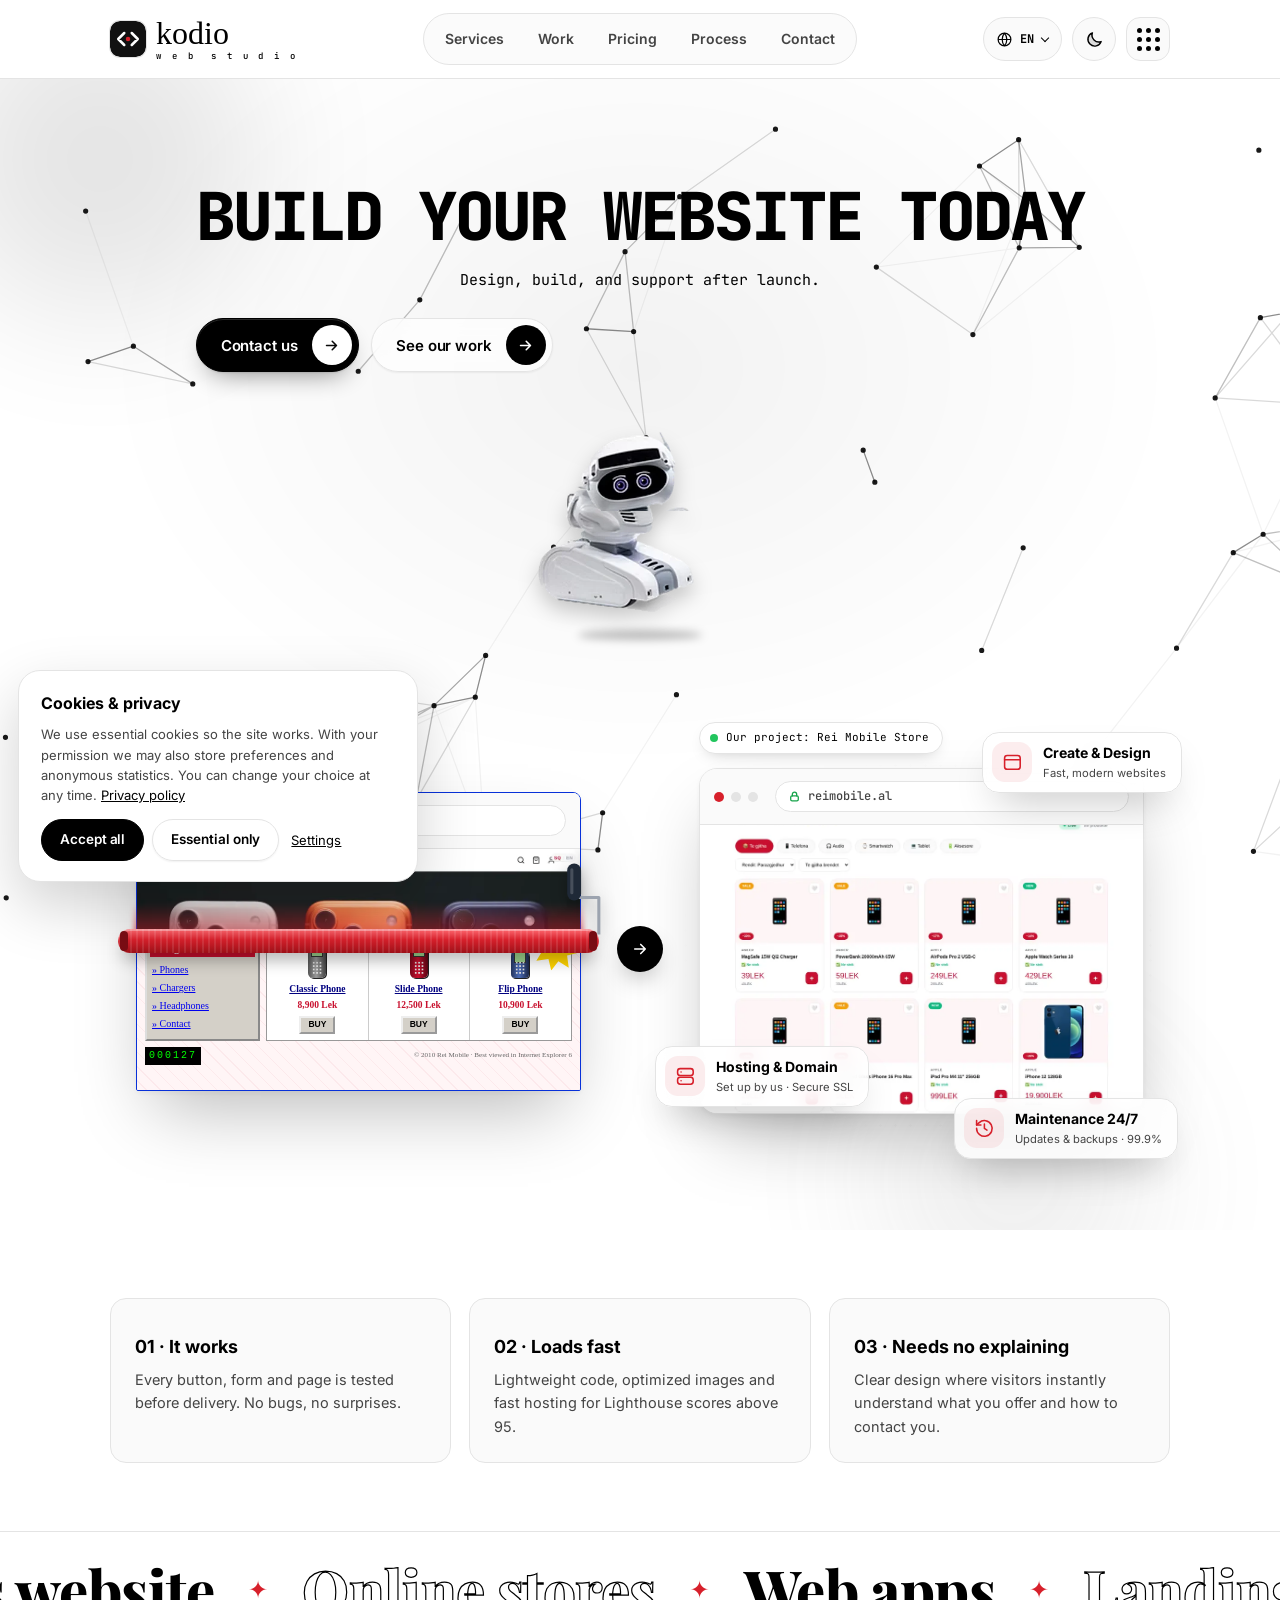
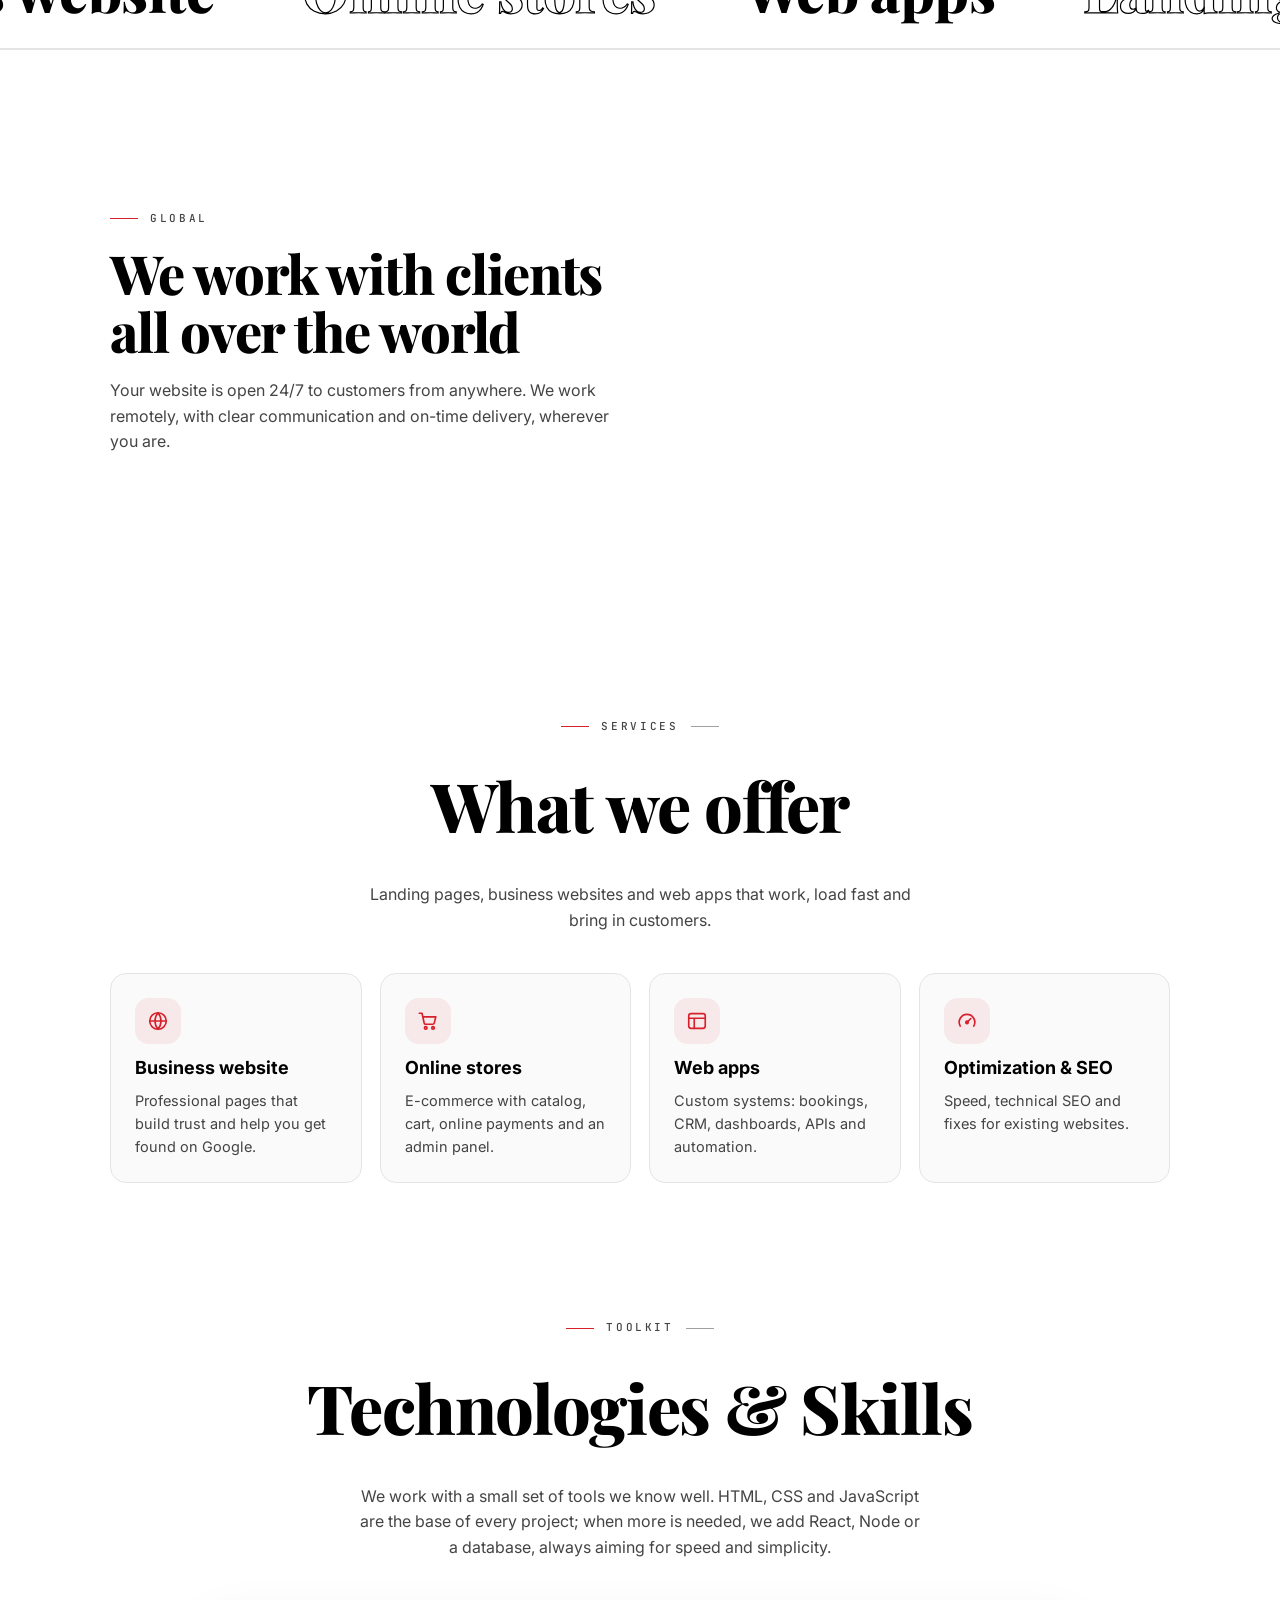
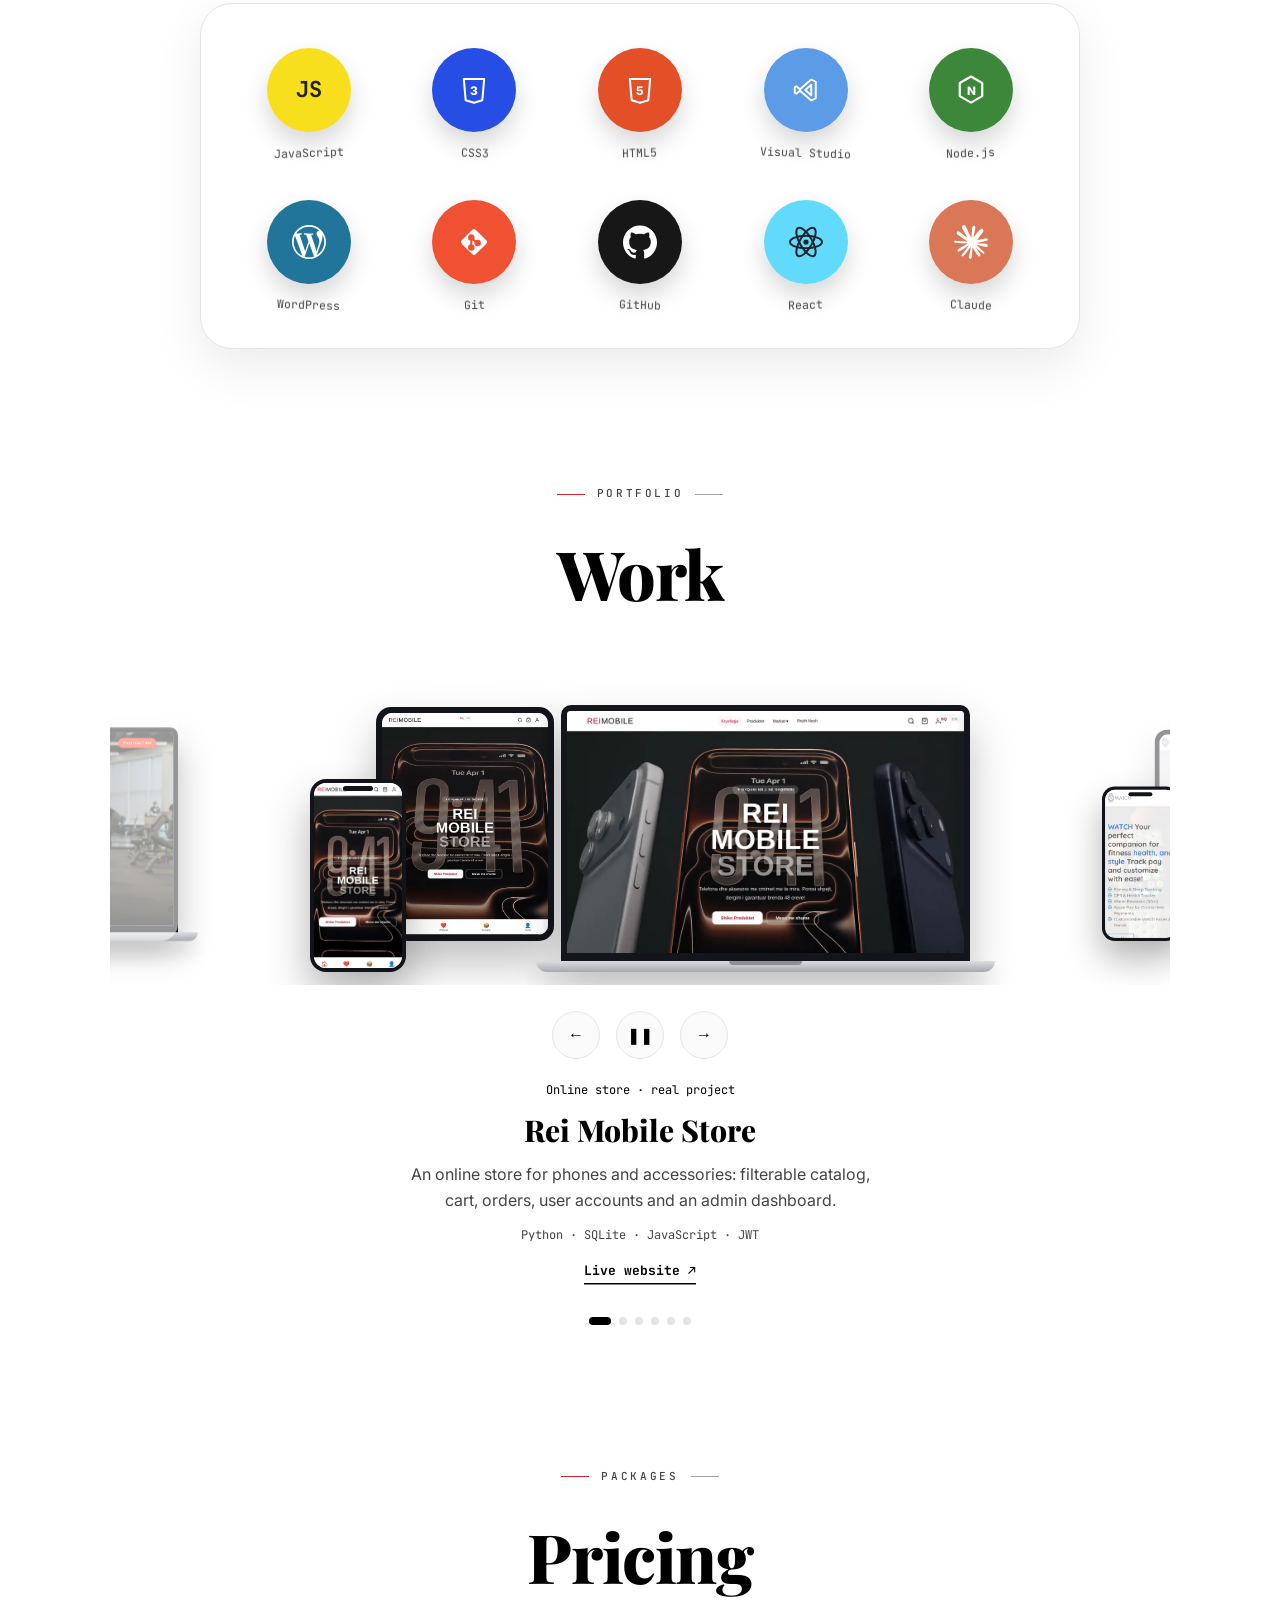
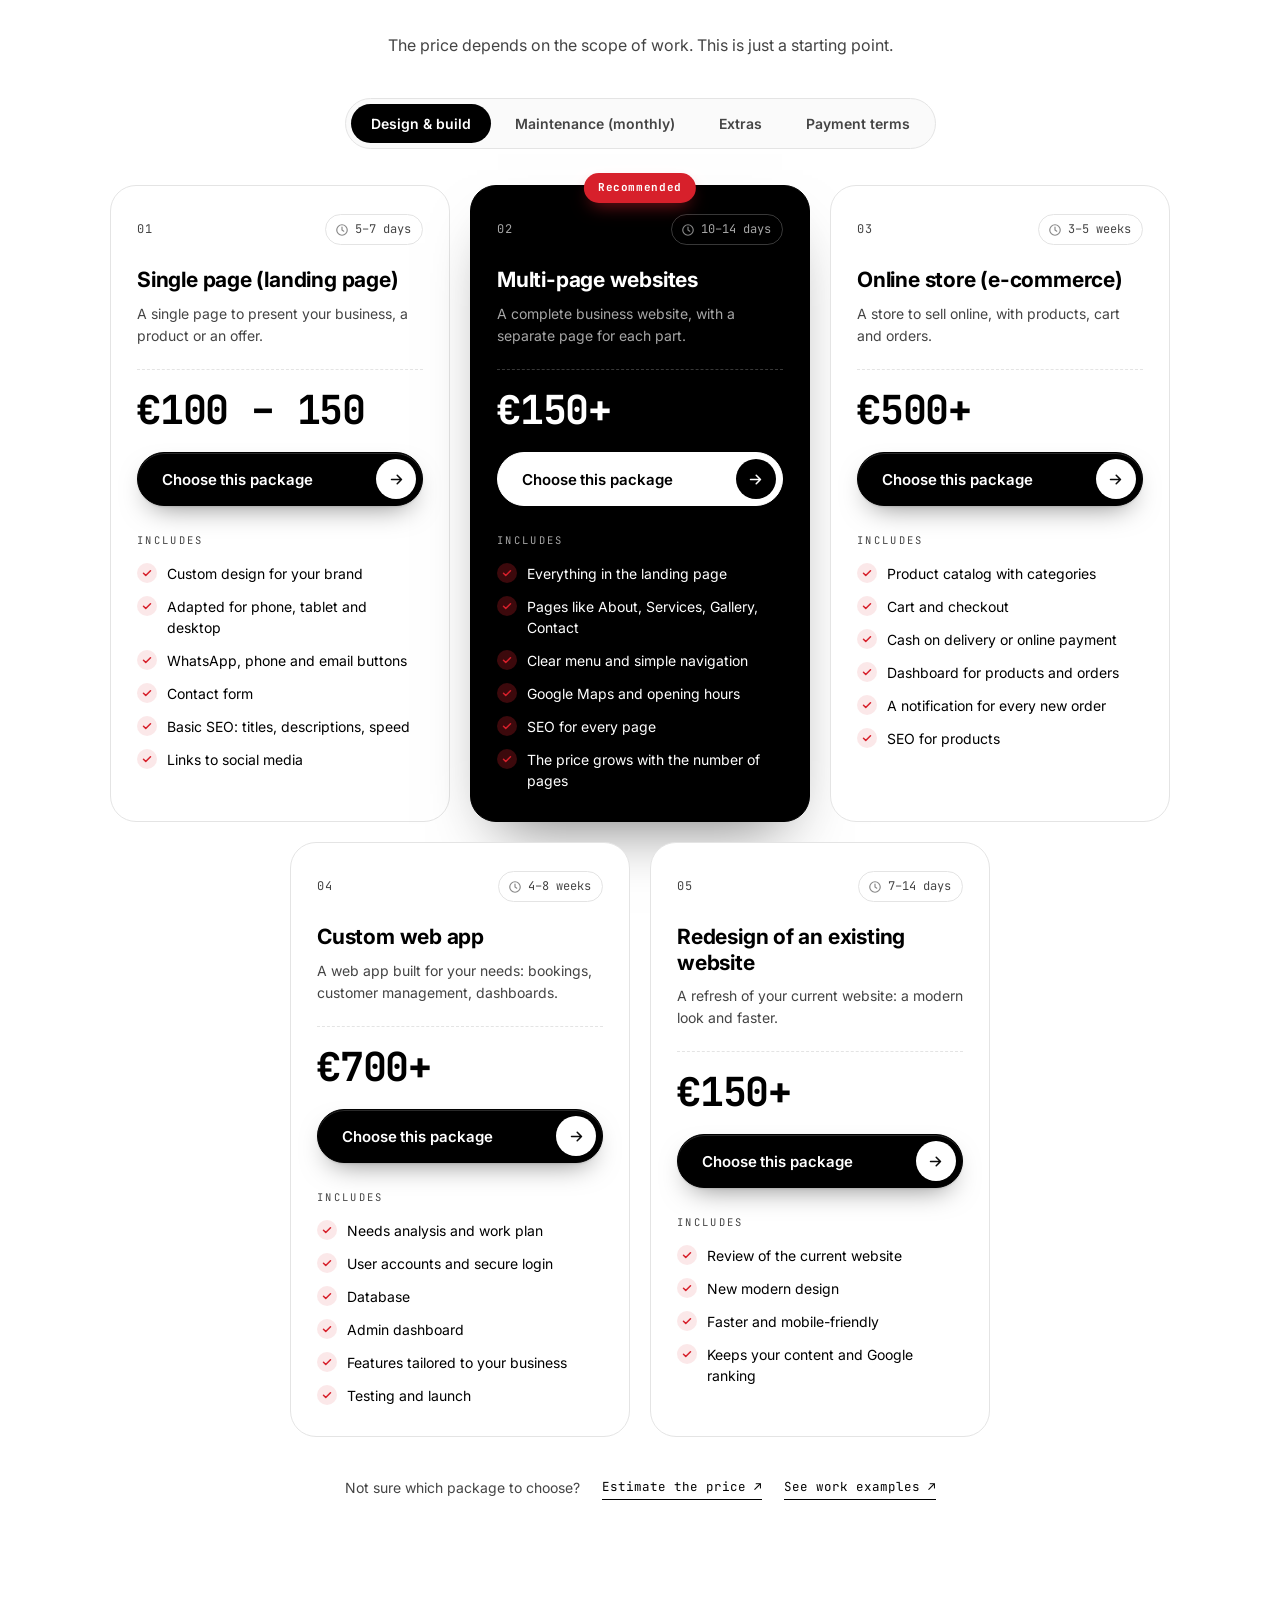
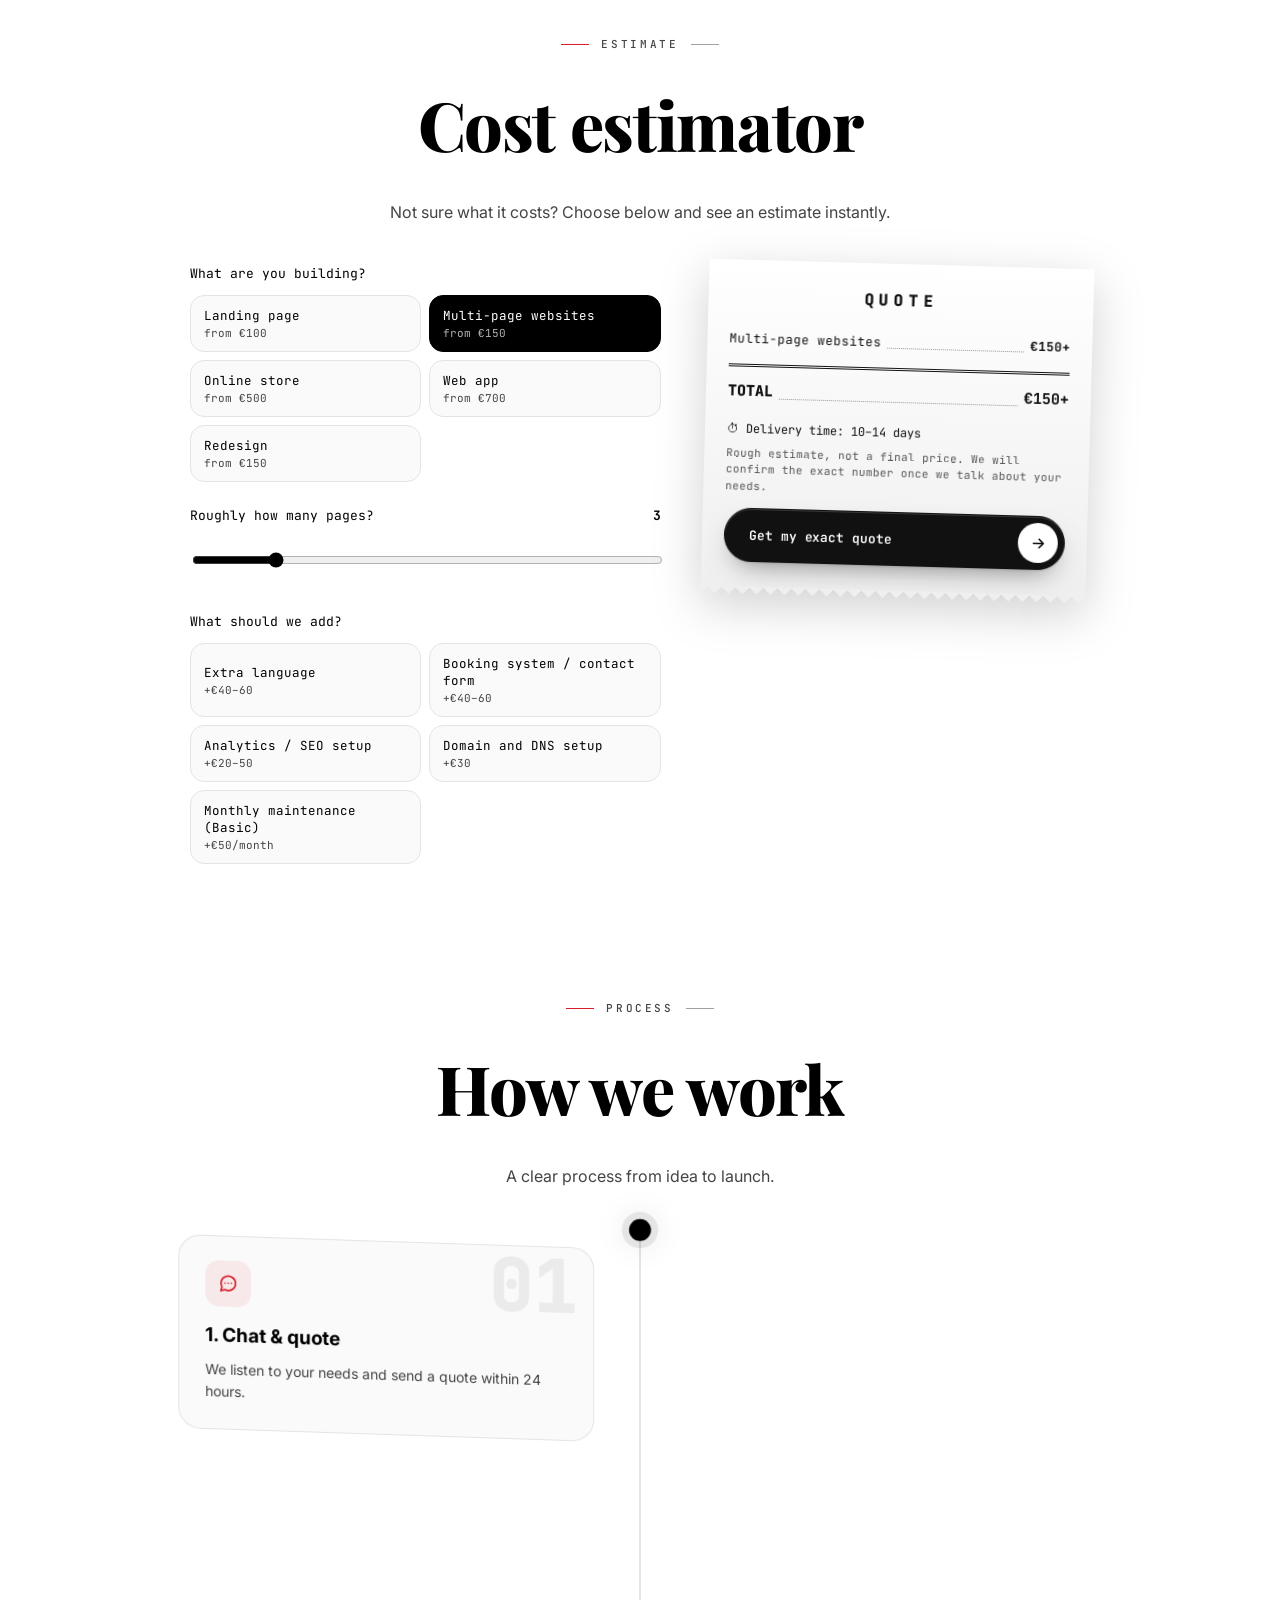
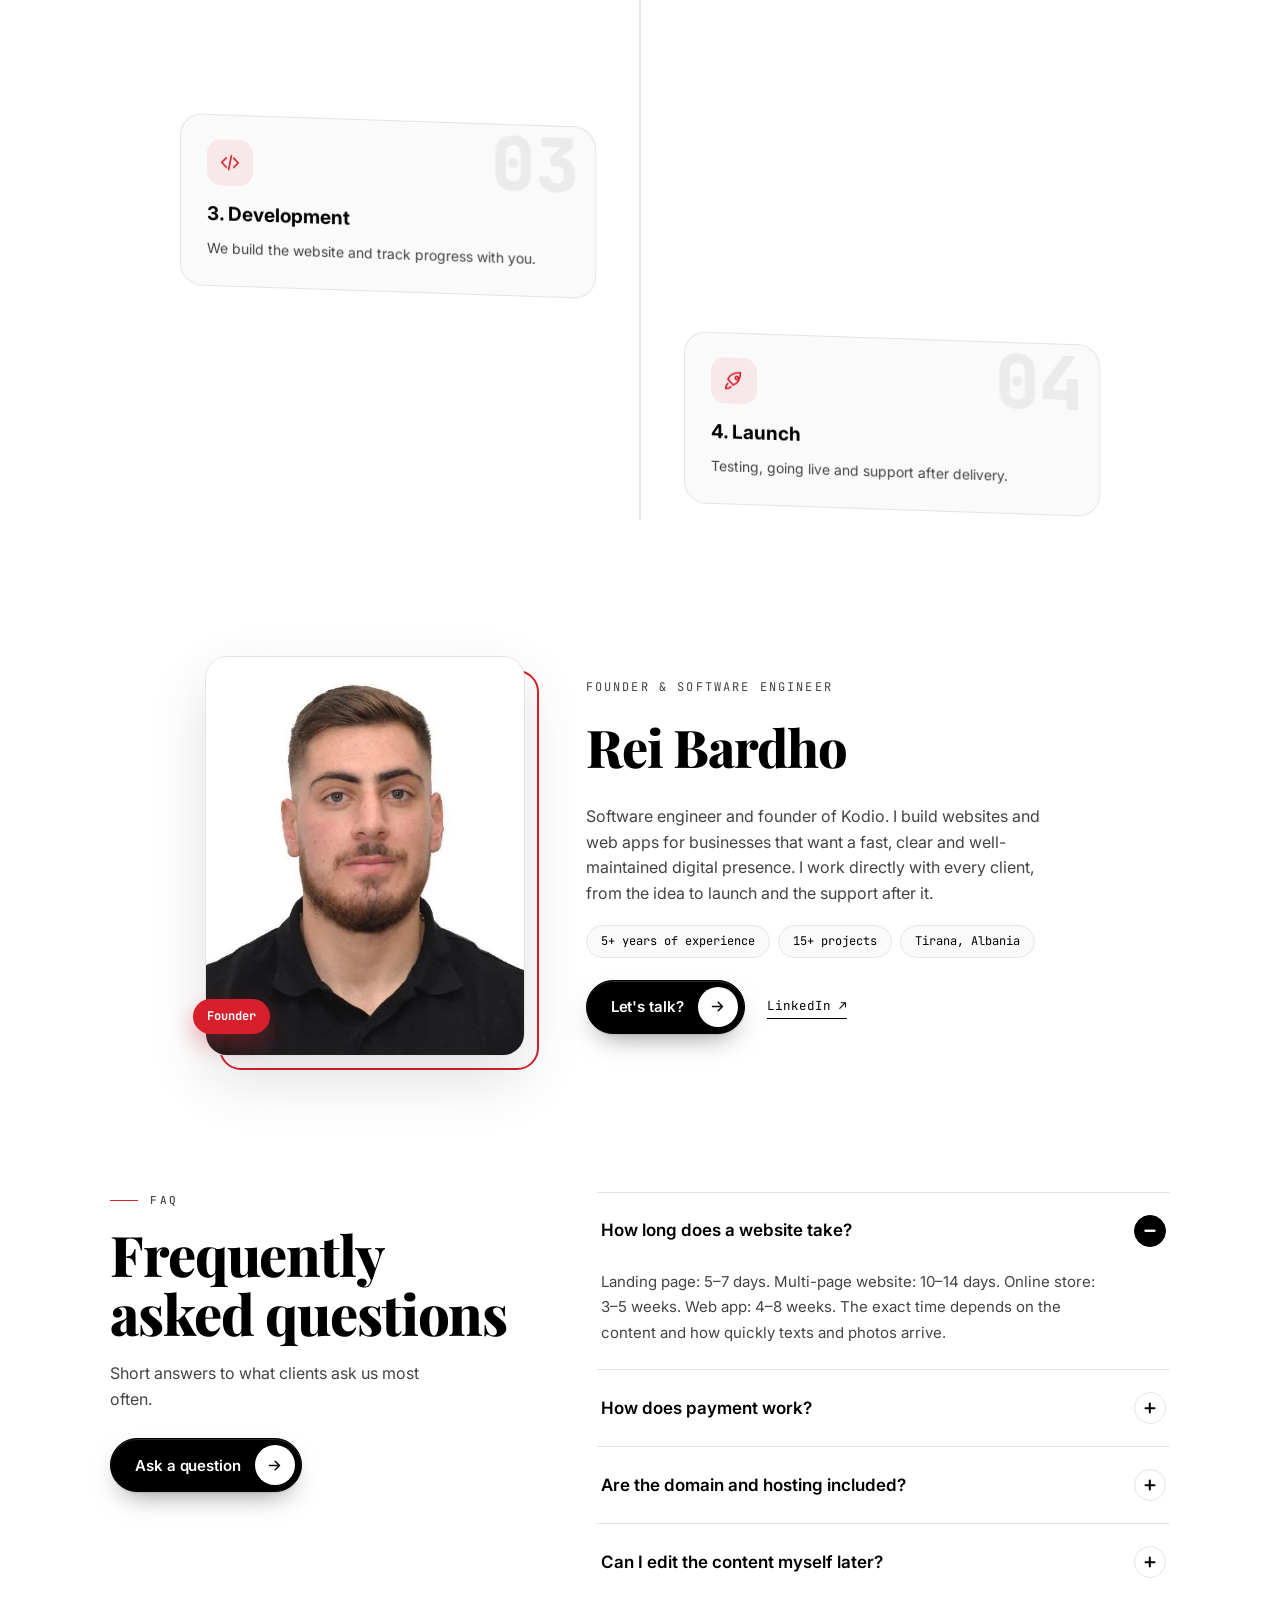
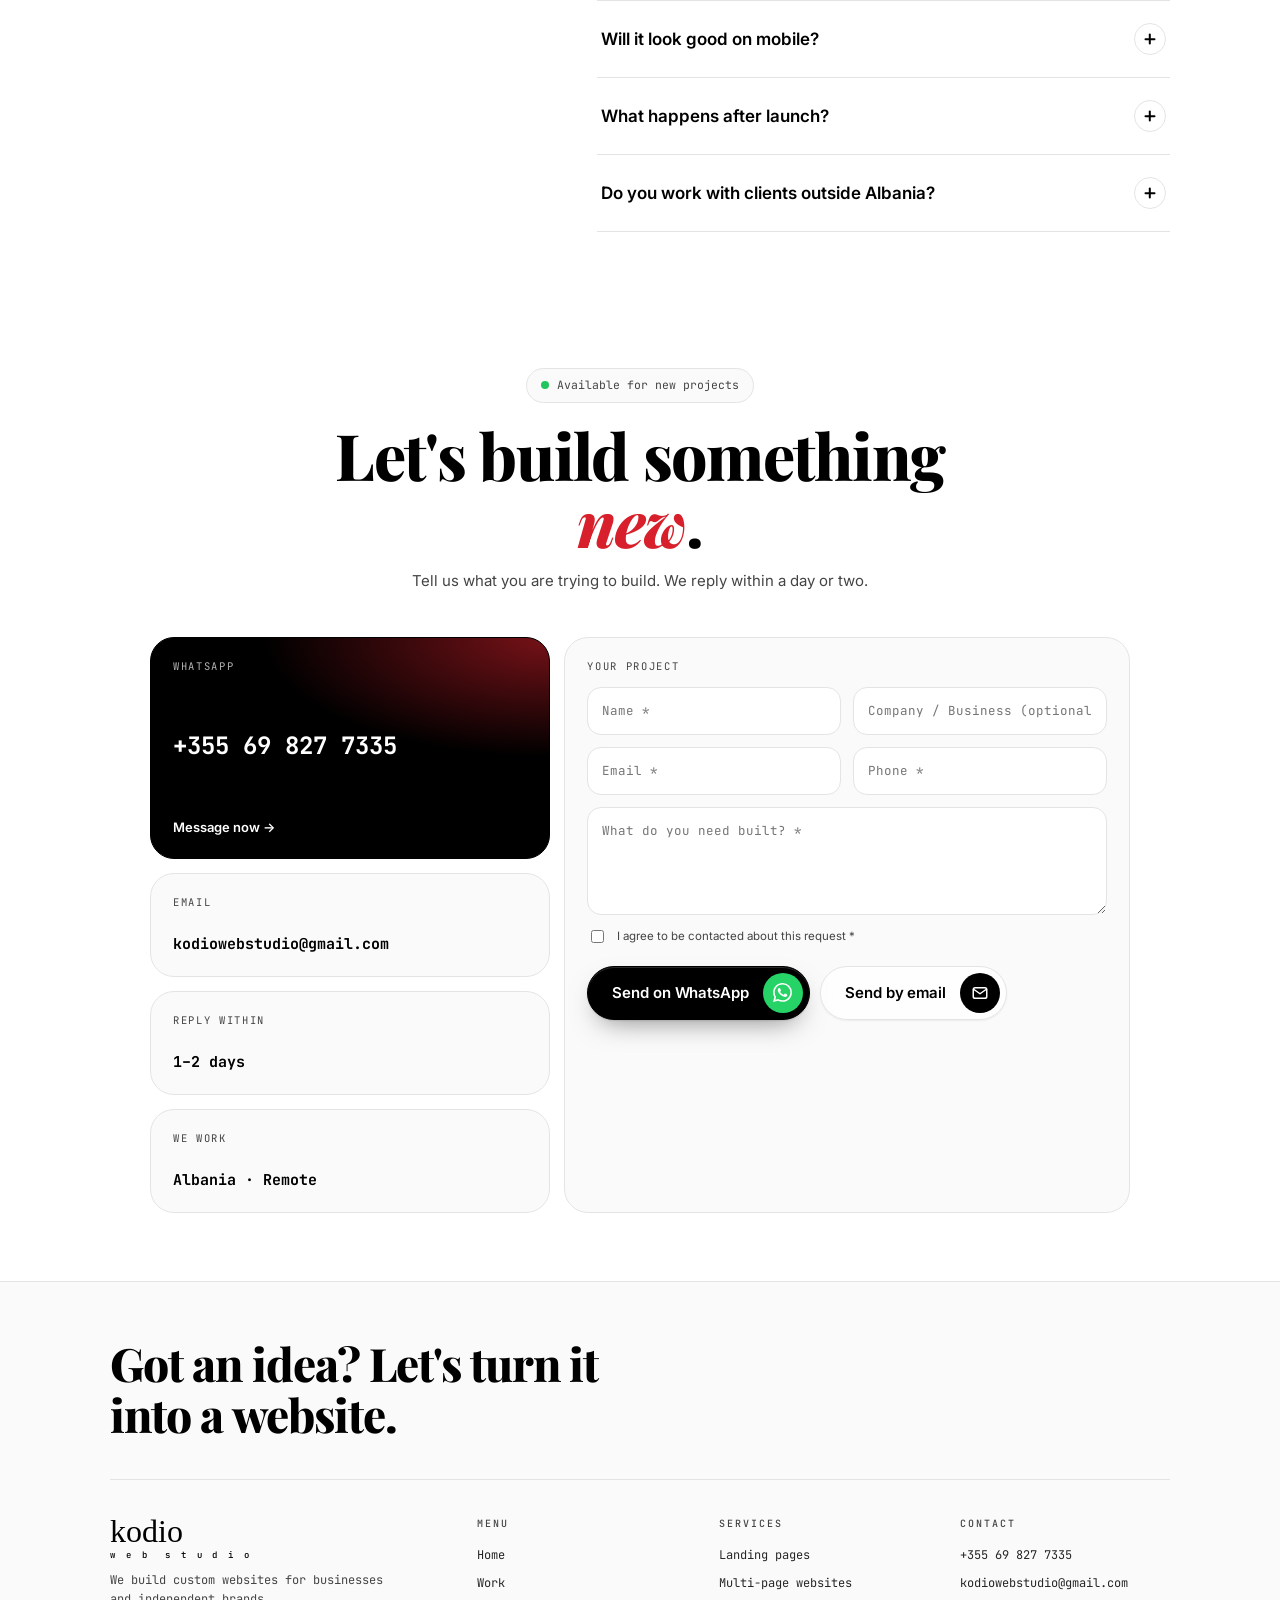
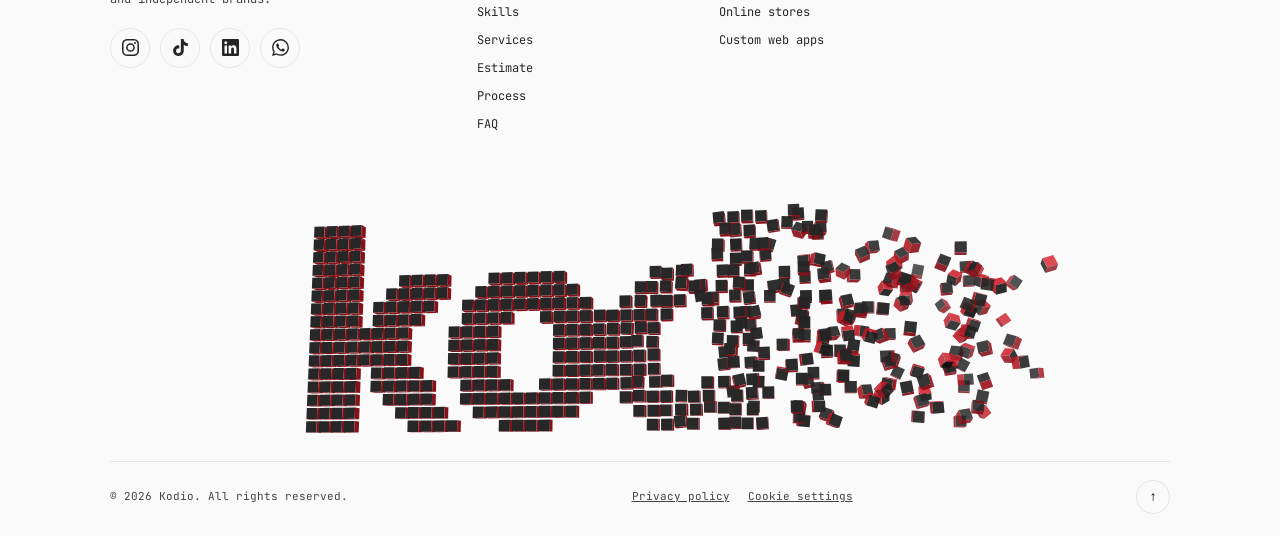
==== commit 8f7cfd51: "Kodio prej kubesh 3D" ====
--- a/docs/index.html
+++ b/docs/index.html
@@ -67,39 +67,39 @@
       } catch (e) {}
     </script>
     <!-- Tema (e çelët / e errët): ngarkohet para CSS-it që faqja të hapet direkt me temën e zgjedhur -->
-    <script src="js/core/theme.js?v=20261120"></script>
+    <script src="js/core/theme.js?v=20261120c"></script>
     <title>Kodio – Web & Software Engineering</title>
     <link
       href="https://fonts.googleapis.com/css2?family=Inter:wght@400;500;600;700;800&family=JetBrains+Mono:wght@500;700;800&family=Playfair+Display:wght@700;800&display=swap"
       rel="stylesheet"
     />
-    <link rel="stylesheet" href="css/base.css?v=20261120" />
-    <link rel="stylesheet" href="css/components.css?v=20261120" />
-    <link rel="stylesheet" href="css/header.css?v=20261120" />
-    <link rel="stylesheet" href="css/intro.css?v=20261120" />
-    <link rel="stylesheet" href="css/hero.css?v=20261120" />
-    <link rel="stylesheet" href="css/robot.css?v=20261120" />
-    <link rel="stylesheet" href="css/mockup.css?v=20261120" />
-    <link rel="stylesheet" href="css/before-after.css?v=20261120" />
-    <link rel="stylesheet" href="css/features.css?v=20261120" />
-    <link rel="stylesheet" href="css/globe.css?v=20261120" />
-    <link rel="stylesheet" href="css/tech.css?v=20261120" />
-    <link rel="stylesheet" href="css/projects.css?v=20261120" />
-    <link rel="stylesheet" href="css/pricing.css?v=20261120" />
-    <link rel="stylesheet" href="css/estimator.css?v=20261120" />
-    <link rel="stylesheet" href="css/founder.css?v=20261120" />
-    <link rel="stylesheet" href="css/contact.css?v=20261120" />
-    <link rel="stylesheet" href="css/footer.css?v=20261120" />
-    <link rel="stylesheet" href="css/process.css?v=20261120" />
-    <link rel="stylesheet" href="css/trail.css?v=20261120" />
-    <link rel="stylesheet" href="css/cookies.css?v=20261120" />
-    <link rel="stylesheet" href="css/marquee.css?v=20261120" />
-    <link rel="stylesheet" href="css/faq.css?v=20261120" />
-    <link rel="stylesheet" href="css/buttons.css?v=20261120" />
-    <link rel="stylesheet" href="css/theme-toggle.css?v=20261120" />
-    <link rel="stylesheet" href="css/whatsapp-float.css?v=20261120" />
-    <link rel="stylesheet" href="css/language.css?v=20261120" />
-    <link rel="stylesheet" href="css/cursor.css?v=20261120" />
+    <link rel="stylesheet" href="css/base.css?v=20261120c" />
+    <link rel="stylesheet" href="css/components.css?v=20261120c" />
+    <link rel="stylesheet" href="css/header.css?v=20261120c" />
+    <link rel="stylesheet" href="css/intro.css?v=20261120c" />
+    <link rel="stylesheet" href="css/hero.css?v=20261120c" />
+    <link rel="stylesheet" href="css/robot.css?v=20261120c" />
+    <link rel="stylesheet" href="css/mockup.css?v=20261120c" />
+    <link rel="stylesheet" href="css/before-after.css?v=20261120c" />
+    <link rel="stylesheet" href="css/features.css?v=20261120c" />
+    <link rel="stylesheet" href="css/globe.css?v=20261120c" />
+    <link rel="stylesheet" href="css/tech.css?v=20261120c" />
+    <link rel="stylesheet" href="css/projects.css?v=20261120c" />
+    <link rel="stylesheet" href="css/pricing.css?v=20261120c" />
+    <link rel="stylesheet" href="css/estimator.css?v=20261120c" />
+    <link rel="stylesheet" href="css/founder.css?v=20261120c" />
+    <link rel="stylesheet" href="css/contact.css?v=20261120c" />
+    <link rel="stylesheet" href="css/footer.css?v=20261120c" />
+    <link rel="stylesheet" href="css/process.css?v=20261120c" />
+    <link rel="stylesheet" href="css/trail.css?v=20261120c" />
+    <link rel="stylesheet" href="css/cookies.css?v=20261120c" />
+    <link rel="stylesheet" href="css/marquee.css?v=20261120c" />
+    <link rel="stylesheet" href="css/faq.css?v=20261120c" />
+    <link rel="stylesheet" href="css/buttons.css?v=20261120c" />
+    <link rel="stylesheet" href="css/theme-toggle.css?v=20261120c" />
+    <link rel="stylesheet" href="css/whatsapp-float.css?v=20261120c" />
+    <link rel="stylesheet" href="css/language.css?v=20261120c" />
+    <link rel="stylesheet" href="css/cursor.css?v=20261120c" />
   </head>
   <body>
     <canvas id="trail" aria-hidden="true"></canvas>
@@ -1236,36 +1236,36 @@
         <div class="vcap" id="vcap"></div>
       </div>
     </div>
-    <script src="js/config.js?v=20261120"></script>
-    <script src="js/data/languages.js?v=20261120"></script>
-    <script src="js/data/world.js?v=20261120"></script>
-    <script src="js/data/sites.js?v=20261120"></script>
-    <script src="js/data/pricing.js?v=20261120"></script>
-    <script src="js/core/kodio.js?v=20261120"></script>
-    <script src="js/core/i18n.js?v=20261120"></script>
-    <script src="js/core/whatsapp.js?v=20261120"></script>
-    <script src="js/modules/header.js?v=20261120"></script>
-    <script src="js/modules/intro.js?v=20261120"></script>
-    <script src="js/modules/reveal.js?v=20261120"></script>
-    <script src="js/modules/network.js?v=20261120"></script>
-    <script src="js/modules/mockup.js?v=20261120"></script>
-    <script src="js/modules/globe.js?v=20261120"></script>
-    <script src="js/modules/robot.js?v=20261120"></script>
-    <script src="js/modules/projects.js?v=20261120"></script>
-    <script src="js/modules/pricing.js?v=20261120"></script>
-    <script src="js/modules/estimator.js?v=20261120"></script>
-    <script src="js/modules/contact.js?v=20261120"></script>
-    <script src="js/modules/footer.js?v=20261120"></script>
-    <script src="js/modules/tech.js?v=20261120"></script>
-    <script src="js/modules/process.js?v=20261120"></script>
-    <script src="js/modules/trail.js?v=20261120"></script>
-    <script src="js/modules/cookies.js?v=20261120"></script>
-    <script src="js/modules/marquee.js?v=20261120"></script>
-    <script src="js/modules/magnetic.js?v=20261120"></script>
-    <script src="js/modules/spotlight.js?v=20261120"></script>
-    <script src="js/modules/wordmark.js?v=20261120"></script>
-    <script src="js/modules/cursor.js?v=20261120"></script>
-    <script src="js/main.js?v=20261120"></script>
+    <script src="js/config.js?v=20261120c"></script>
+    <script src="js/data/languages.js?v=20261120c"></script>
+    <script src="js/data/world.js?v=20261120c"></script>
+    <script src="js/data/sites.js?v=20261120c"></script>
+    <script src="js/data/pricing.js?v=20261120c"></script>
+    <script src="js/core/kodio.js?v=20261120c"></script>
+    <script src="js/core/i18n.js?v=20261120c"></script>
+    <script src="js/core/whatsapp.js?v=20261120c"></script>
+    <script src="js/modules/header.js?v=20261120c"></script>
+    <script src="js/modules/intro.js?v=20261120c"></script>
+    <script src="js/modules/reveal.js?v=20261120c"></script>
+    <script src="js/modules/network.js?v=20261120c"></script>
+    <script src="js/modules/mockup.js?v=20261120c"></script>
+    <script src="js/modules/globe.js?v=20261120c"></script>
+    <script src="js/modules/robot.js?v=20261120c"></script>
+    <script src="js/modules/projects.js?v=20261120c"></script>
+    <script src="js/modules/pricing.js?v=20261120c"></script>
+    <script src="js/modules/estimator.js?v=20261120c"></script>
+    <script src="js/modules/contact.js?v=20261120c"></script>
+    <script src="js/modules/footer.js?v=20261120c"></script>
+    <script src="js/modules/tech.js?v=20261120c"></script>
+    <script src="js/modules/process.js?v=20261120c"></script>
+    <script src="js/modules/trail.js?v=20261120c"></script>
+    <script src="js/modules/cookies.js?v=20261120c"></script>
+    <script src="js/modules/marquee.js?v=20261120c"></script>
+    <script src="js/modules/magnetic.js?v=20261120c"></script>
+    <script src="js/modules/spotlight.js?v=20261120c"></script>
+    <script src="js/modules/wordmark.js?v=20261120c"></script>
+    <script src="js/modules/cursor.js?v=20261120c"></script>
+    <script src="js/main.js?v=20261120c"></script>
     <!-- Cloudflare Web Analytics: statistika anonime të vizitave, pa cookies (shih privacy.html) -->
     <script
       type="module"
--- a/docs/css/footer.css
+++ b/docs/css/footer.css
@@ -89,71 +89,29 @@
   background-clip: text;
   opacity: 0.55;
 }
-/* "kodio" 3D: shtresa teksti njëra pas tjetrës (js/modules/wordmark.js), kthehen drejt maus-it */
-.fmark.is3d {
+/* "kodio" prej kubesh 3D (js/modules/wordmark.js): teksti mbetet i padukshëm (mban madhësinë),
+   kubet vizatohen në canvas. Ngjyrat: balli si teksti (i zi / i bardhë), anët në të kuqen e markës. */
+.fmark.vox {
+  position: relative;
   -webkit-text-stroke: 0;
   background: none;
-  color: inherit;
+  color: transparent;
   opacity: 1;
-  perspective: 1100px;
-  overflow-x: clip;
-  padding: 0.04em 0 0.08em;
-  --f3-face-a: #ffffff;
-  --f3-face-b: #e7e7e3;
-  --f3-near: #cfcfca;
-  --f3-far: #8d8d88;
+  --f3-face-a: #2a2a2a;
+  --f3-face-b: #000;
+  --f3-near: #d7202b;
+  --f3-far: #5c0a10;
 }
-:root[data-theme="dark"] .fmark.is3d {
-  --f3-face-a: #f4f3ee;
-  --f3-face-b: #d9d8d2;
-  --f3-near: #77766f;
-  --f3-far: #262624;
+:root[data-theme="dark"] .fmark.vox {
+  --f3-face-a: #fff;
+  --f3-face-b: #cfcfcb;
+  --f3-near: #d7202b;
+  --f3-far: #4a070c;
 }
-.f3 {
-  position: relative;
-  display: inline-block;
-  transform-style: preserve-3d;
-  transform: rotateX(10deg) rotateY(-16deg);
-}
-.fl {
+.fmark.vox canvas {
   position: absolute;
   left: 0;
-  top: 0;
-  white-space: nowrap;
-  color: color-mix(in srgb, var(--f3-near), var(--f3-far) calc(var(--k) * 100%));
-  transform: translateZ(calc(var(--z) * -0.0058em));
-}
-.fl:first-child {
-  text-shadow: 0 0.05em 0.07em rgba(0, 0, 0, 0.16);
-}
-.fl.ff {
-  position: relative;
-  color: transparent;
-  background: linear-gradient(var(--f3-face-a) 25%, var(--f3-face-b));
-  -webkit-background-clip: text;
-  background-clip: text;
-}
-/* telefon/tablet (pa maus): lëkundet lehtë vetë, vetëm kur duket në ekran */
-@media (hover: none), (pointer: coarse) {
-  .fmark.is3d .f3 {
-    animation: fsway 7s ease-in-out infinite alternate paused;
-  }
-  .fmark.is3d.run .f3 {
-    animation-play-state: running;
-  }
-}
-@keyframes fsway {
-  from {
-    transform: rotateX(12deg) rotateY(-20deg);
-  }
-  to {
-    transform: rotateX(8deg) rotateY(20deg);
-  }
-}
-@media (prefers-reduced-motion: reduce) {
-  .fmark.is3d .f3 {
-    animation: none;
-  }
+  pointer-events: none;
 }
 .fb {
   display: flex;
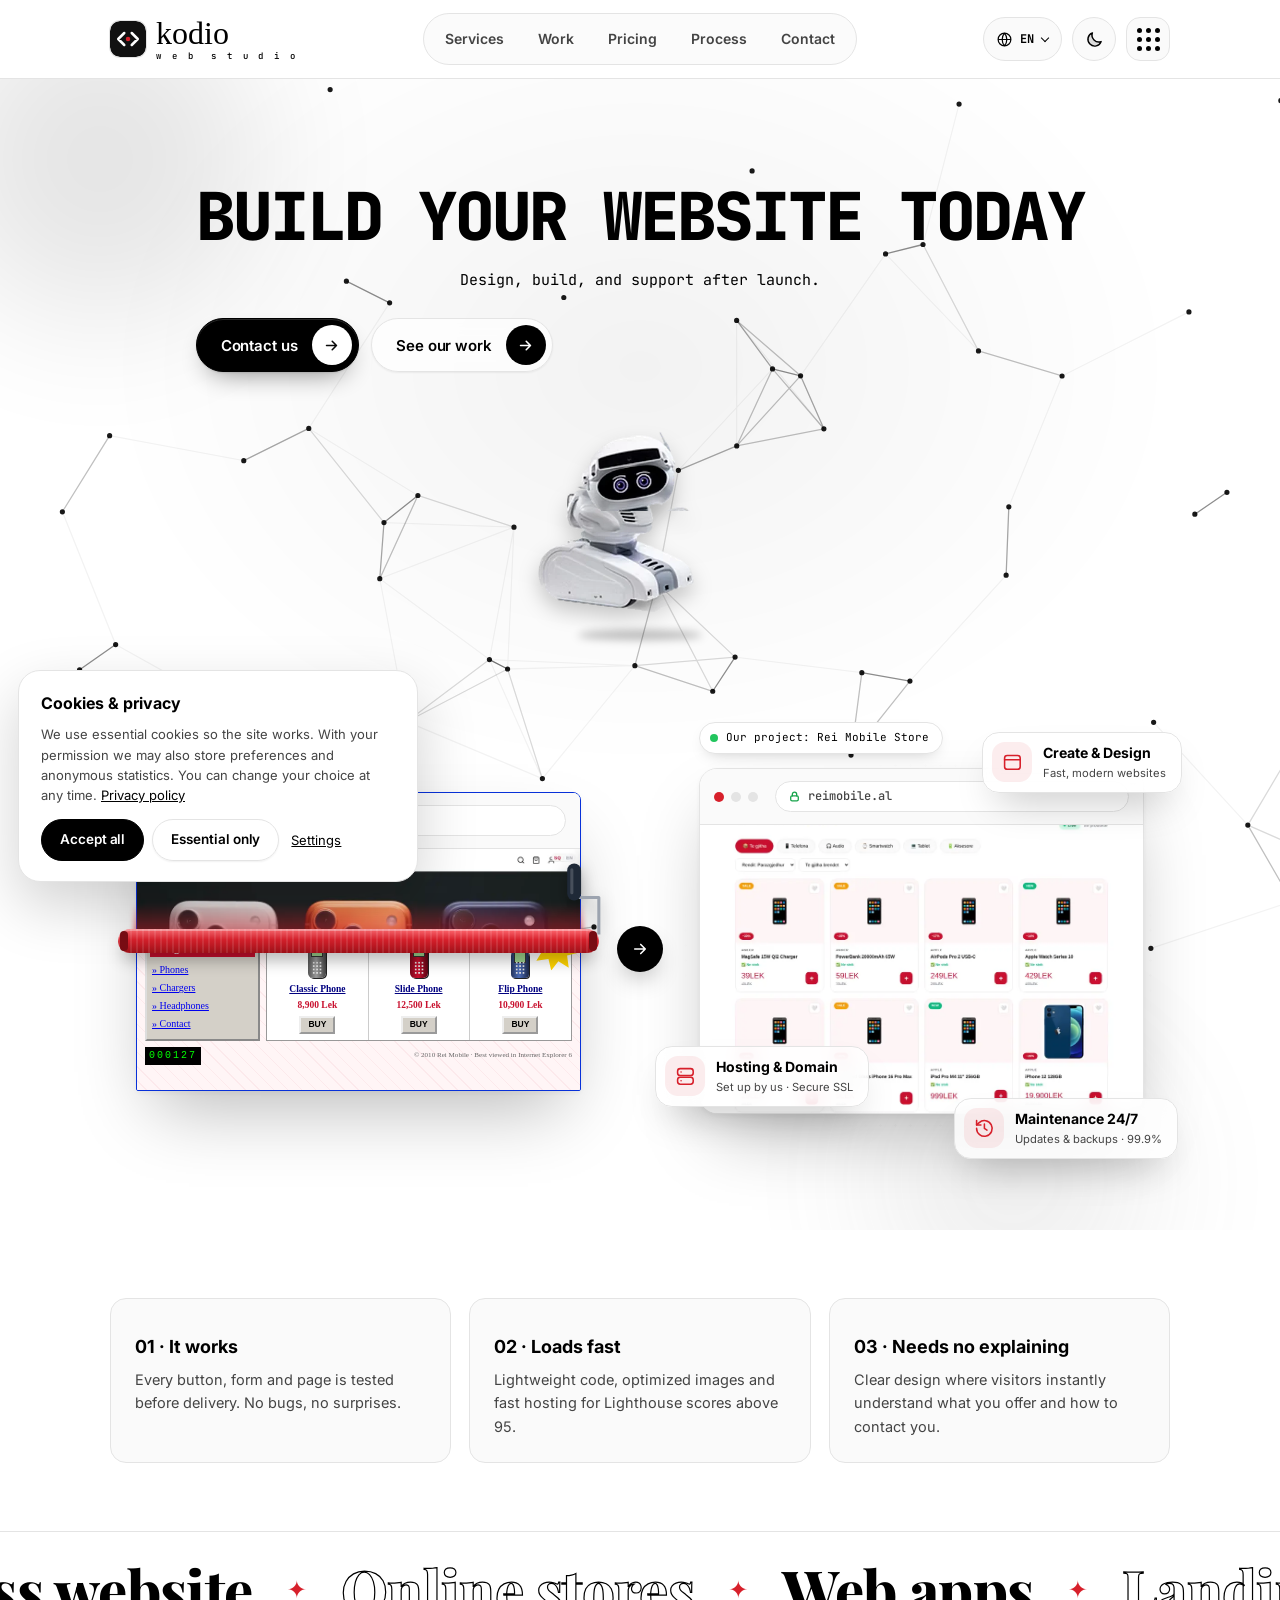
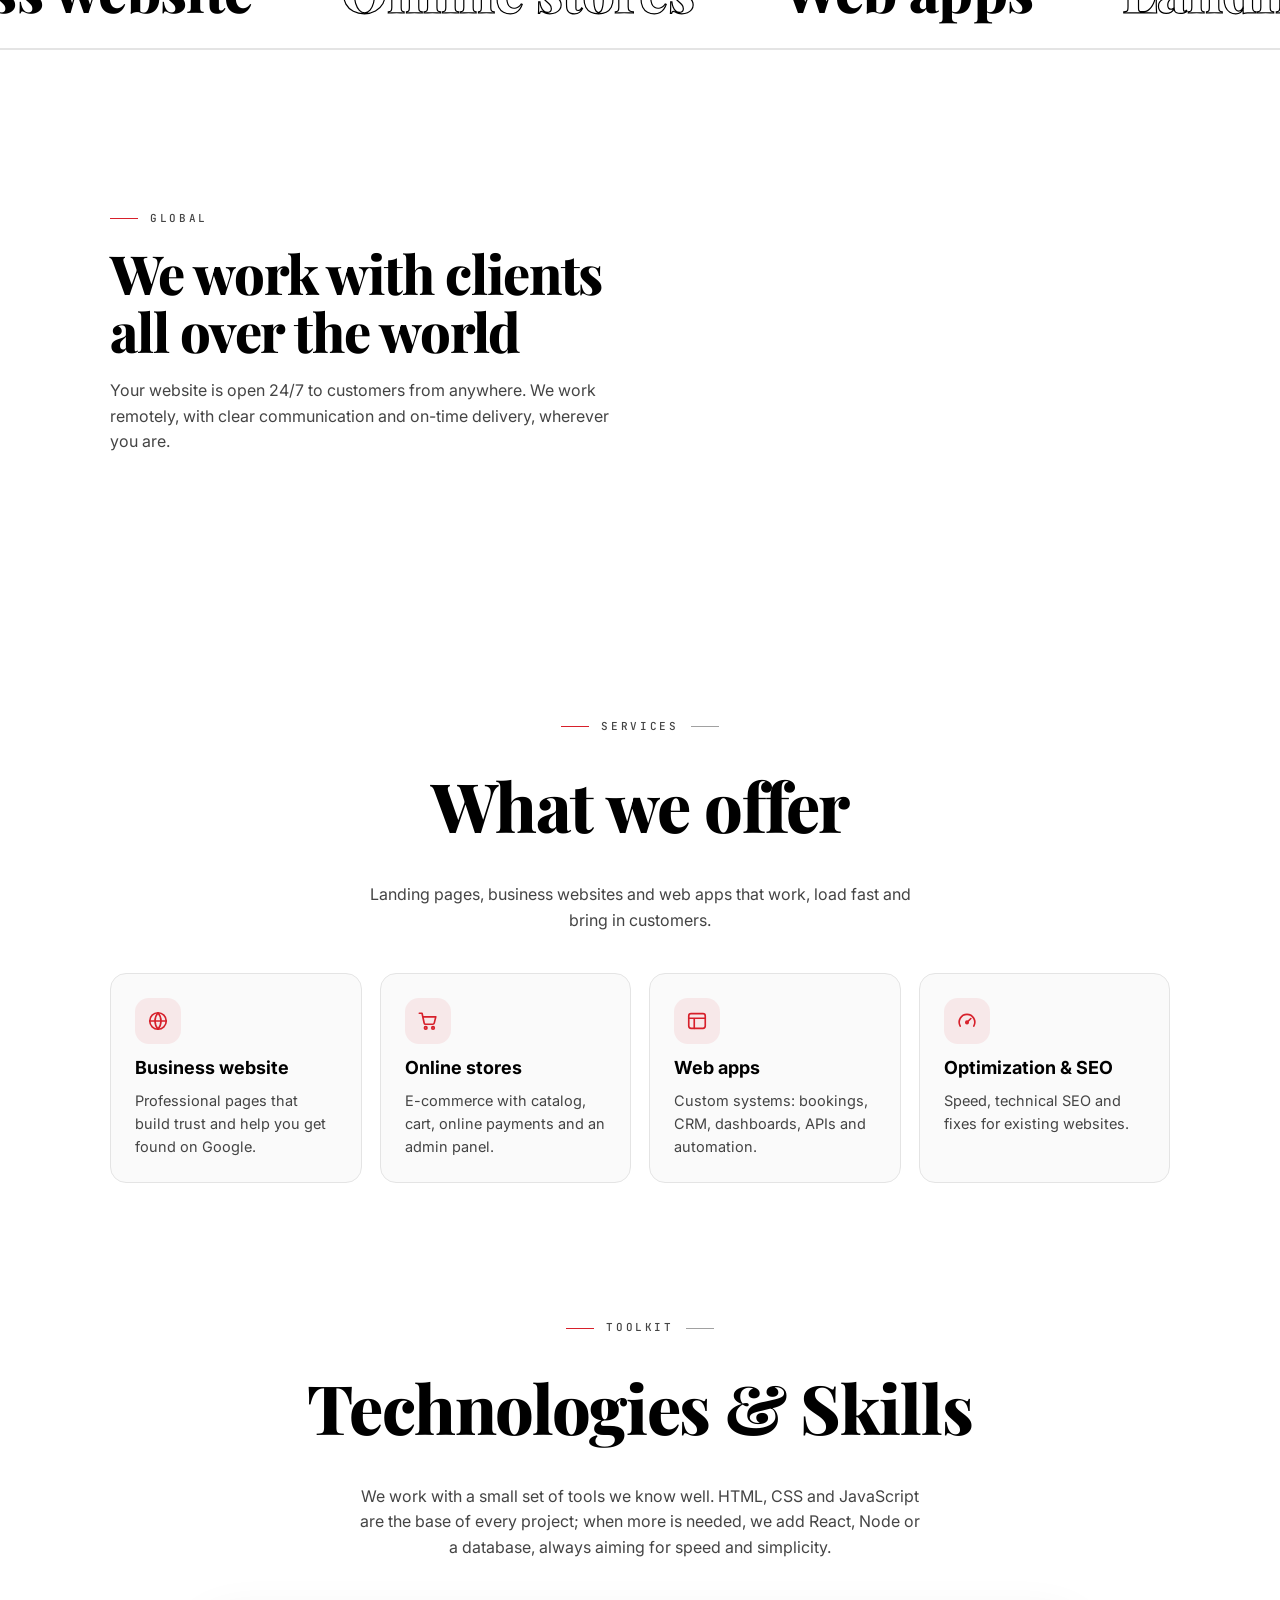
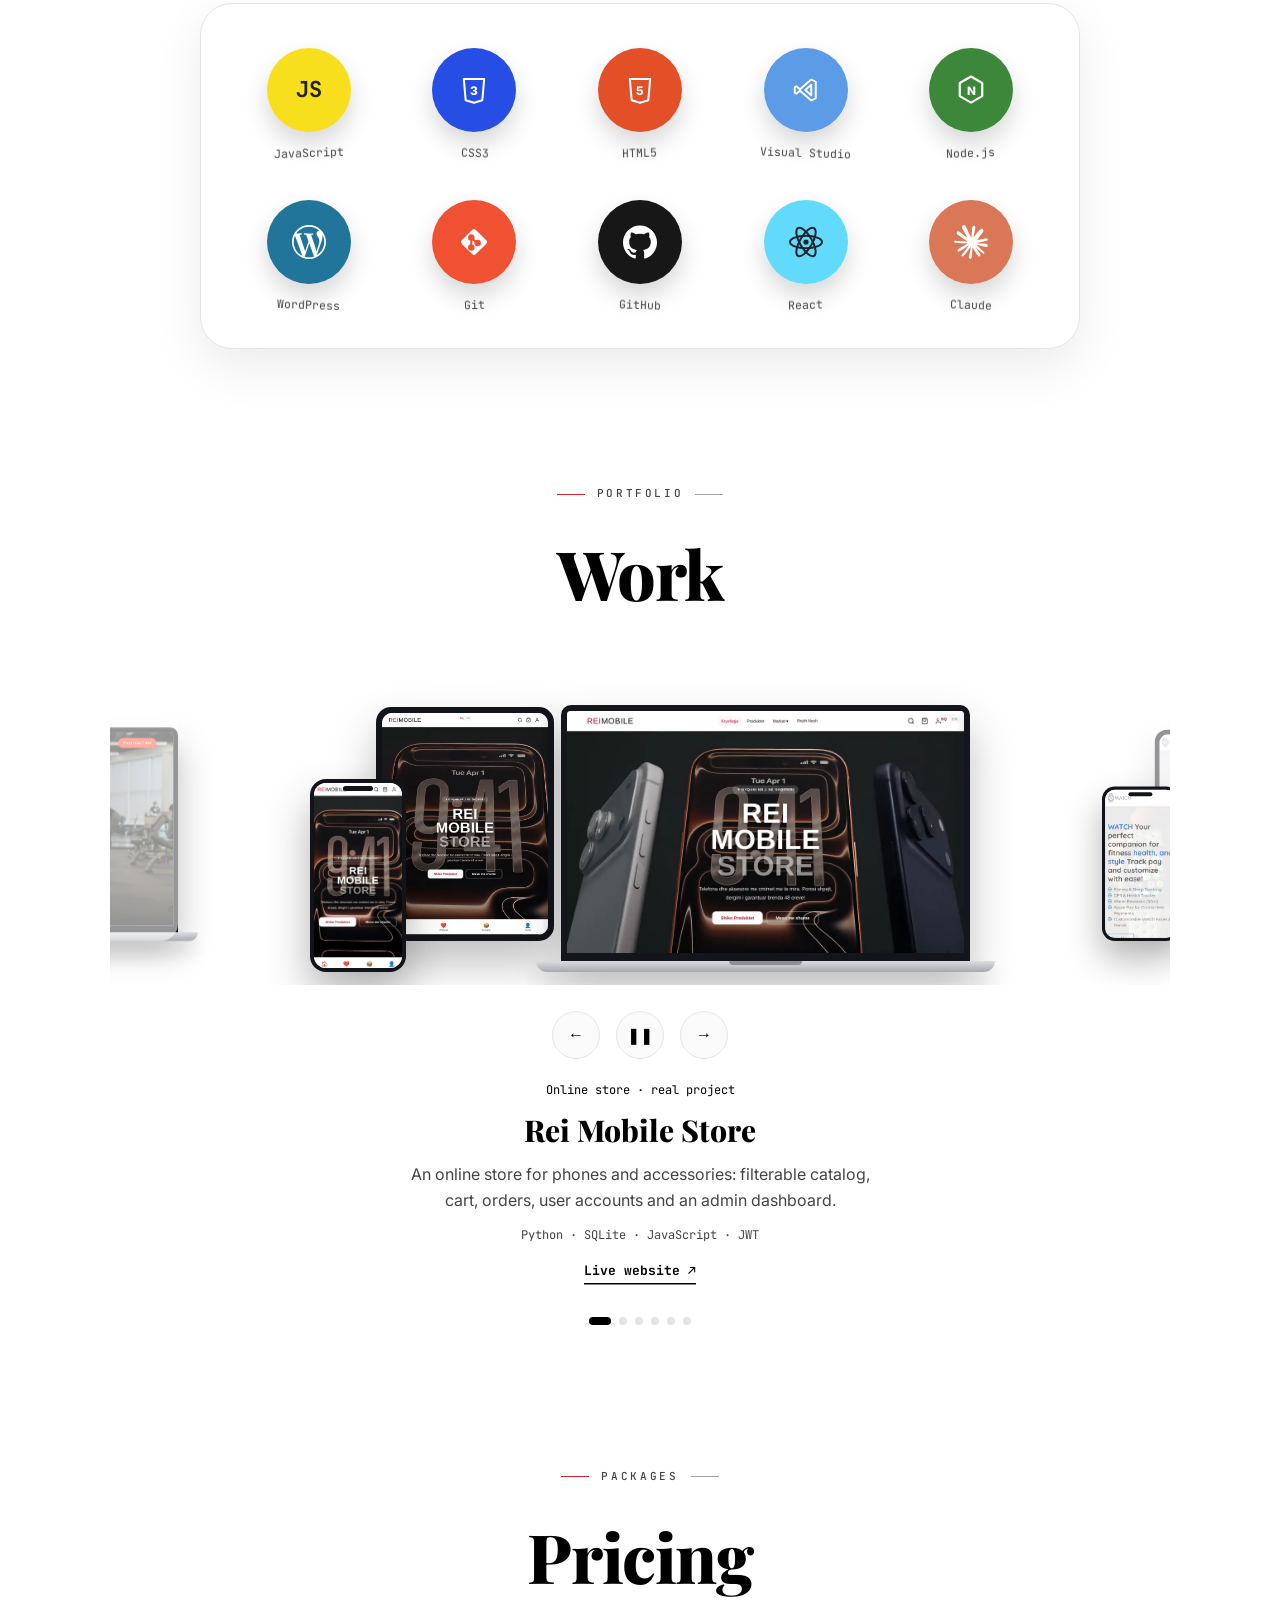
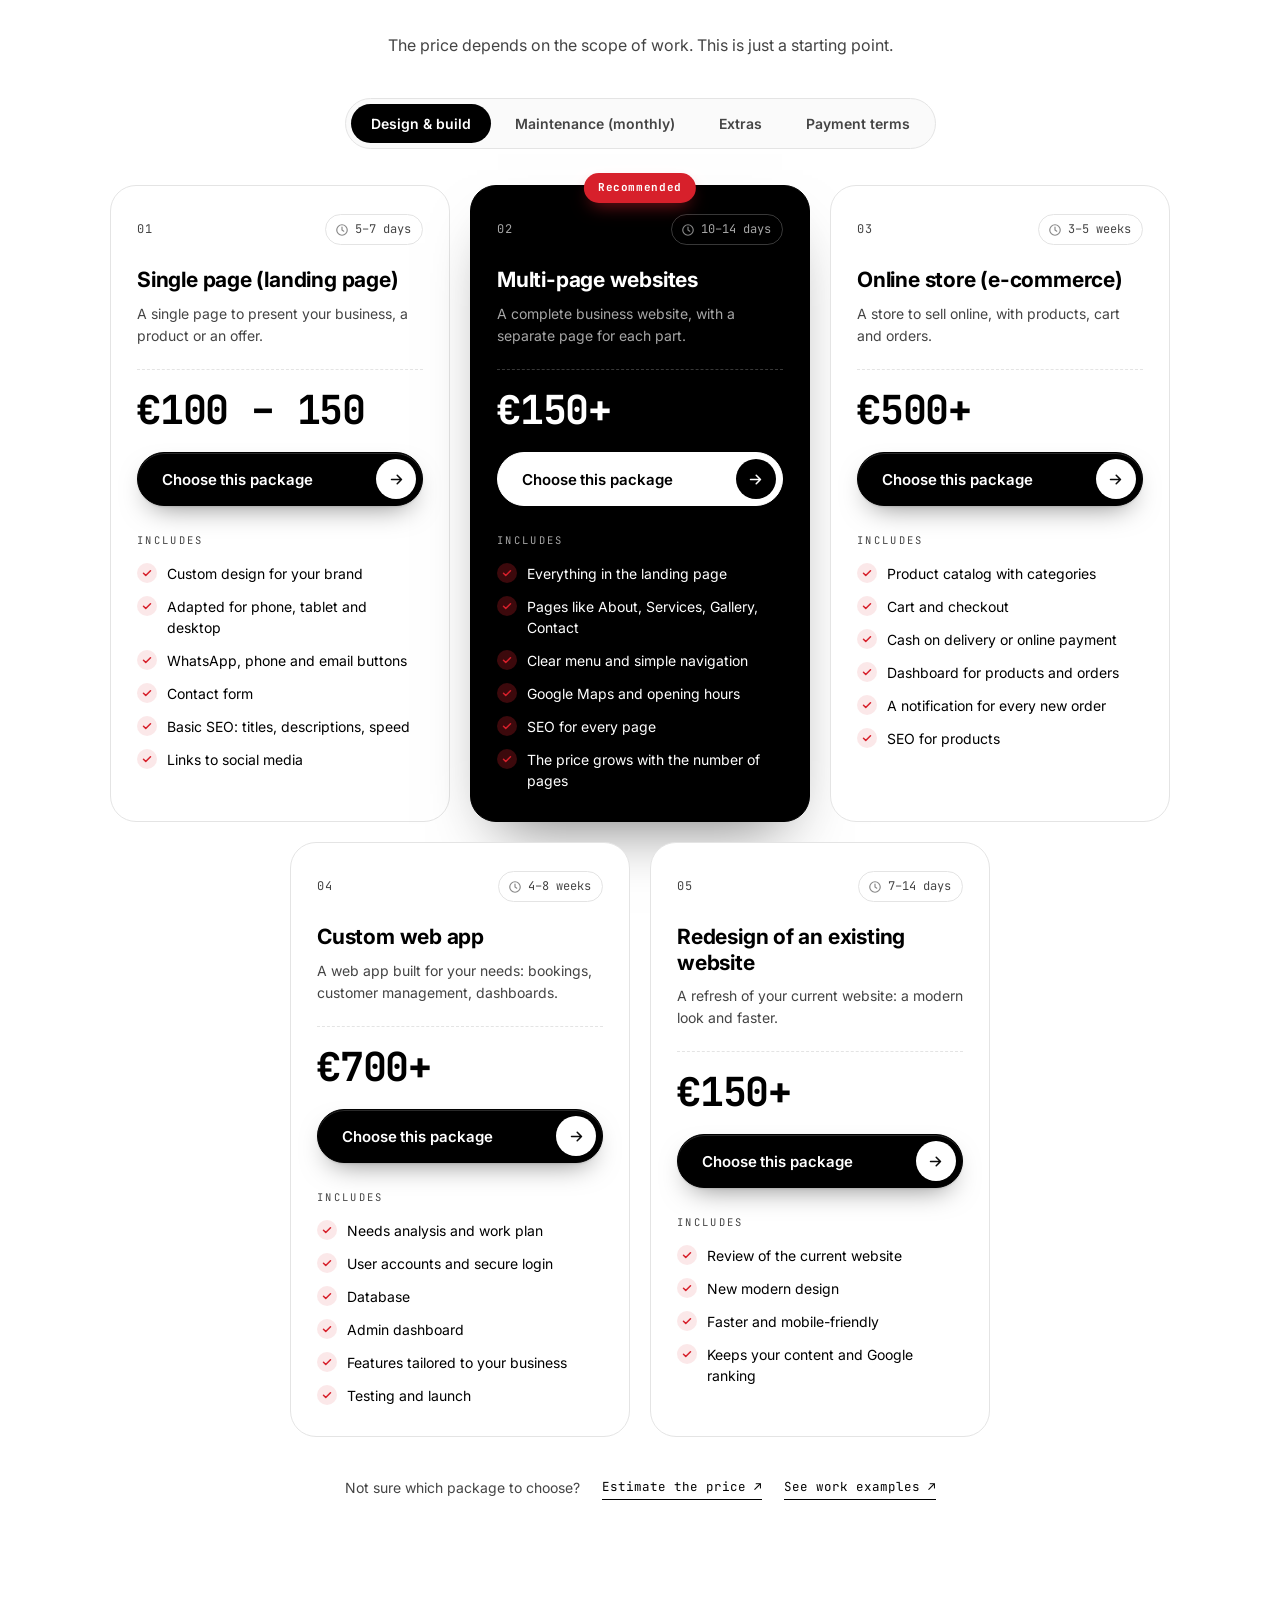
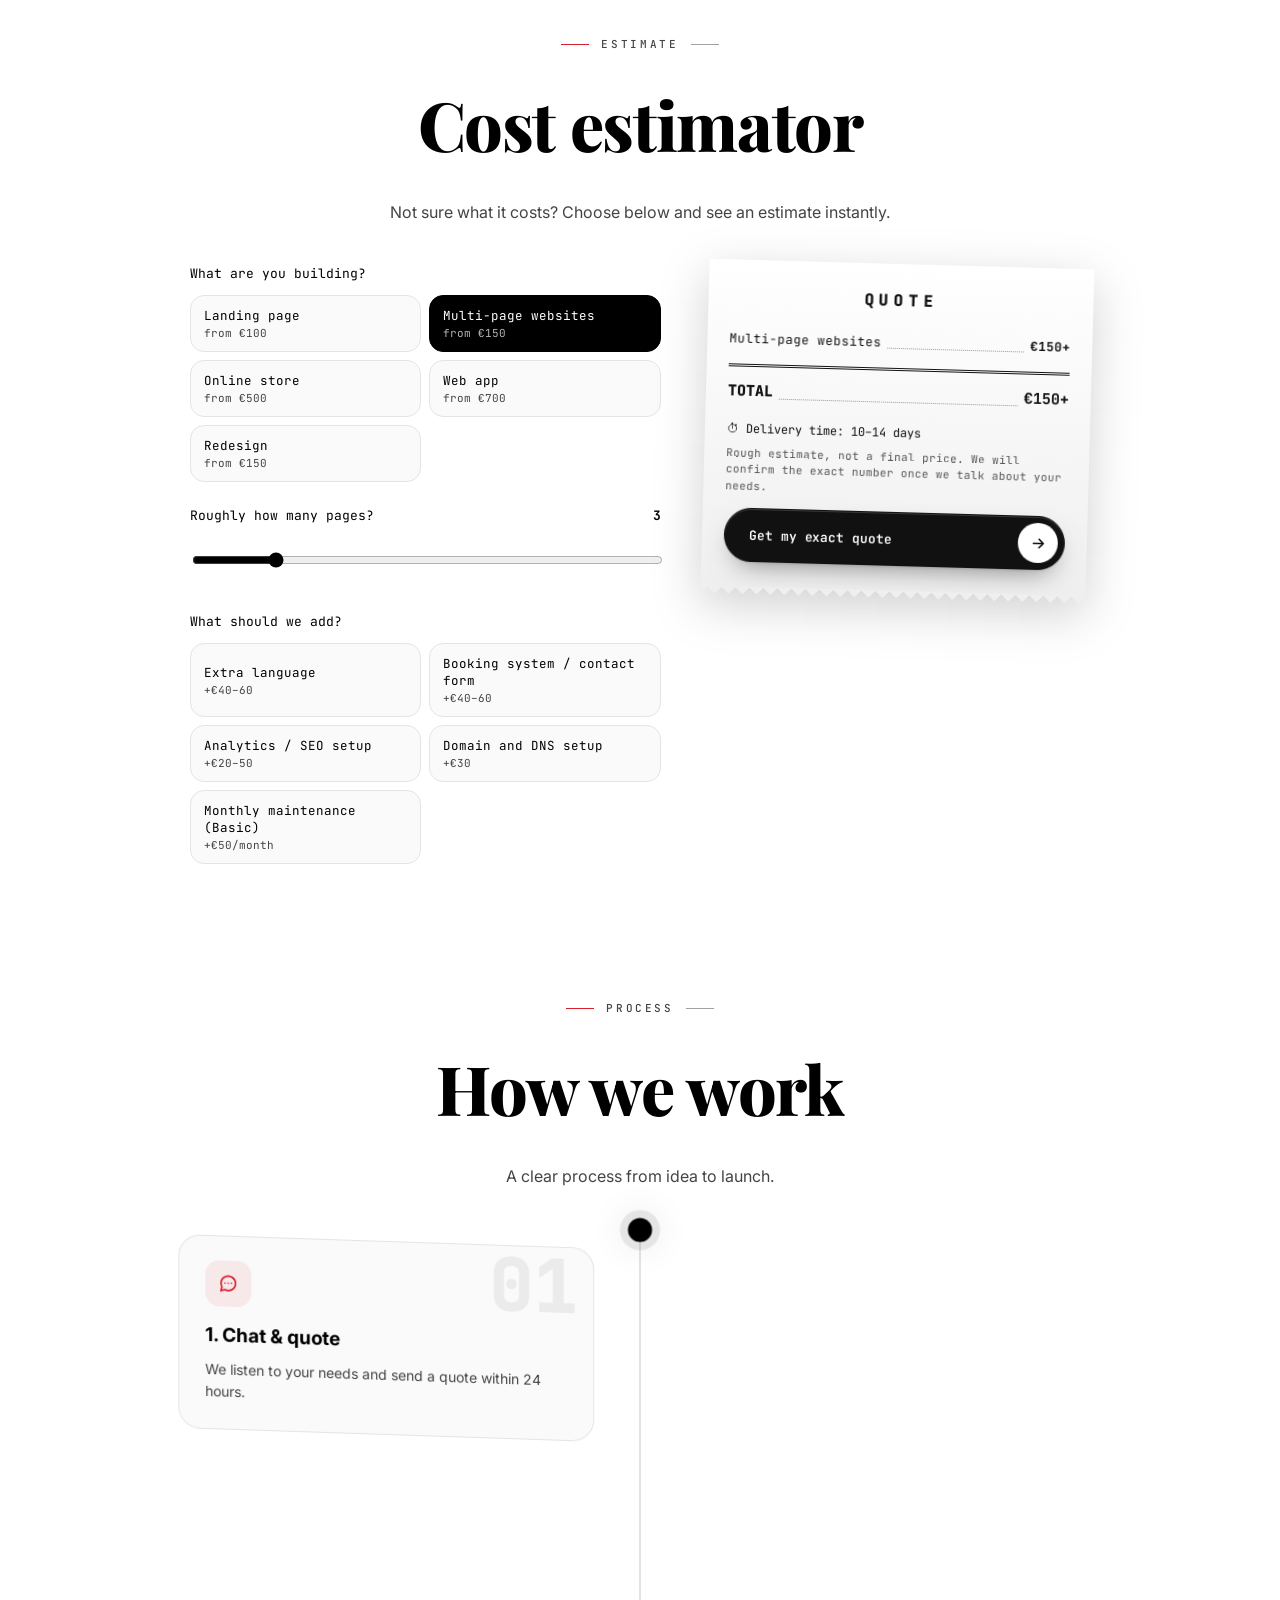
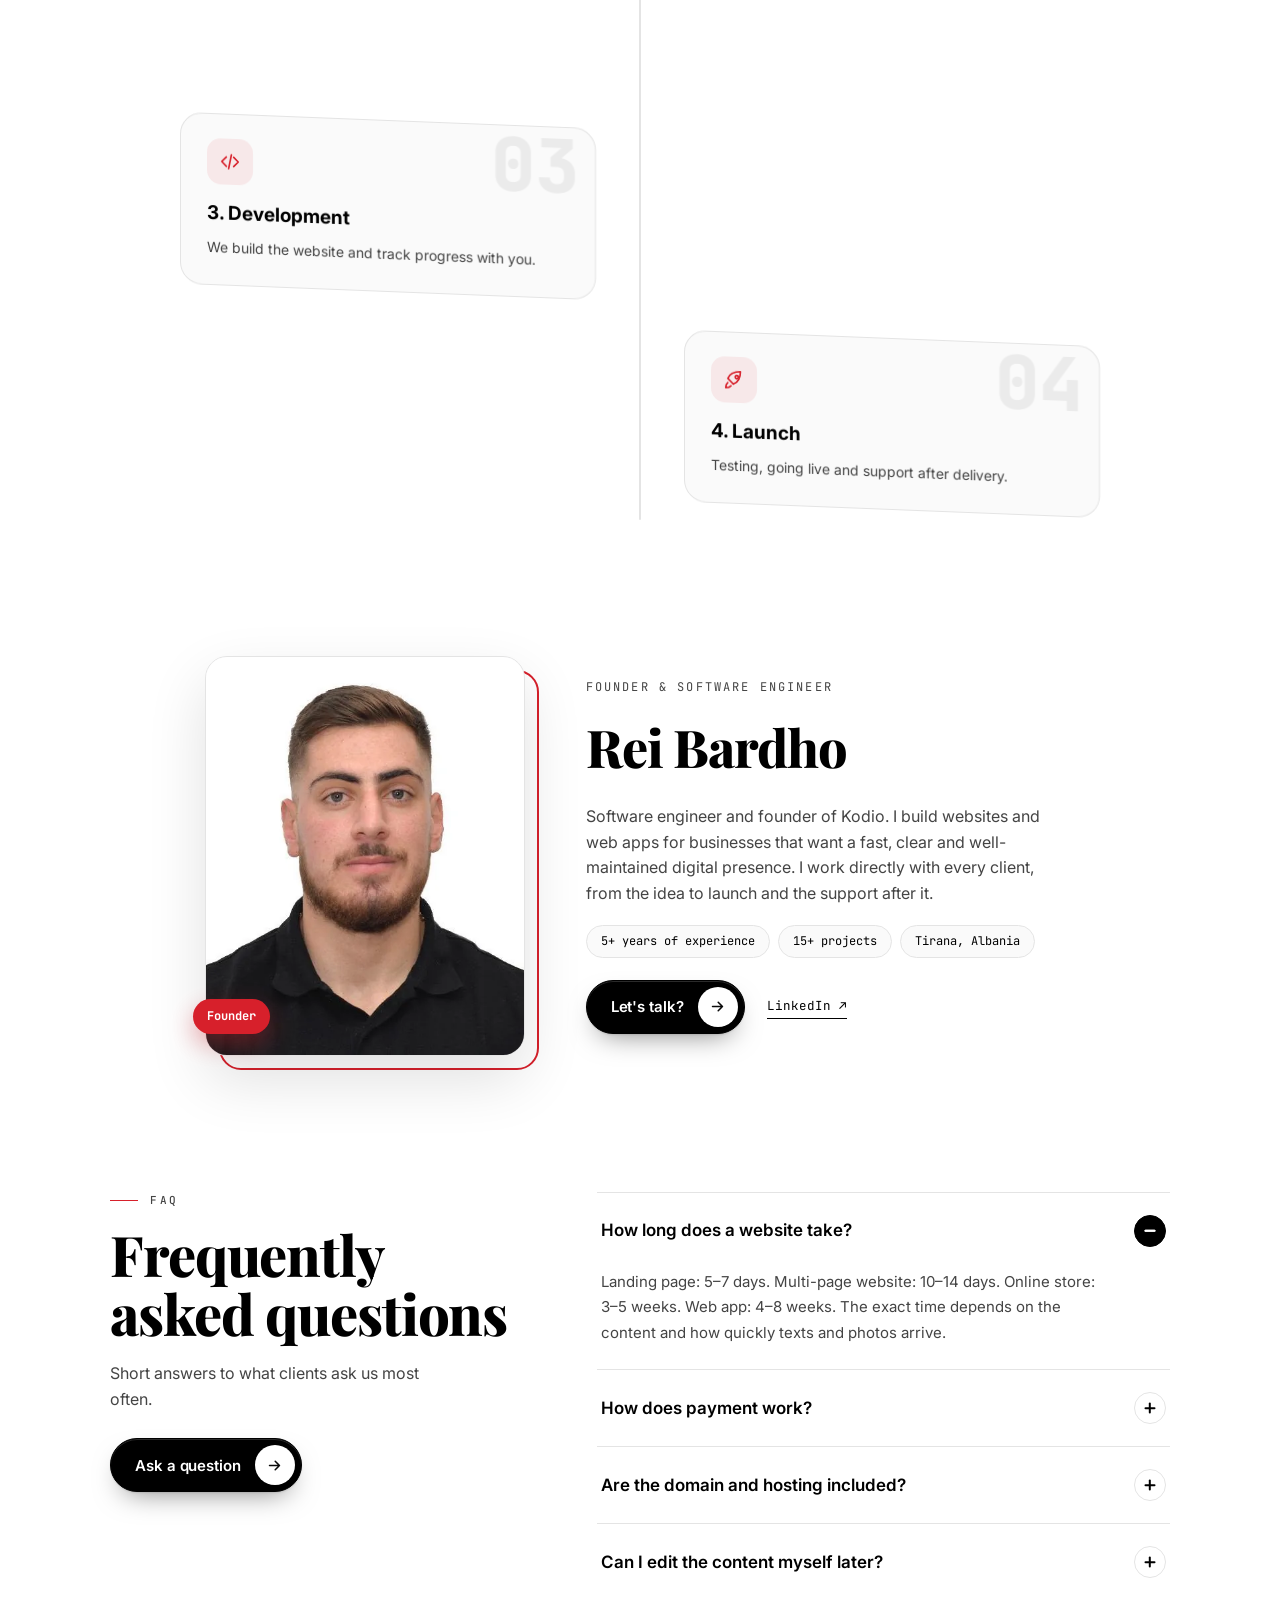
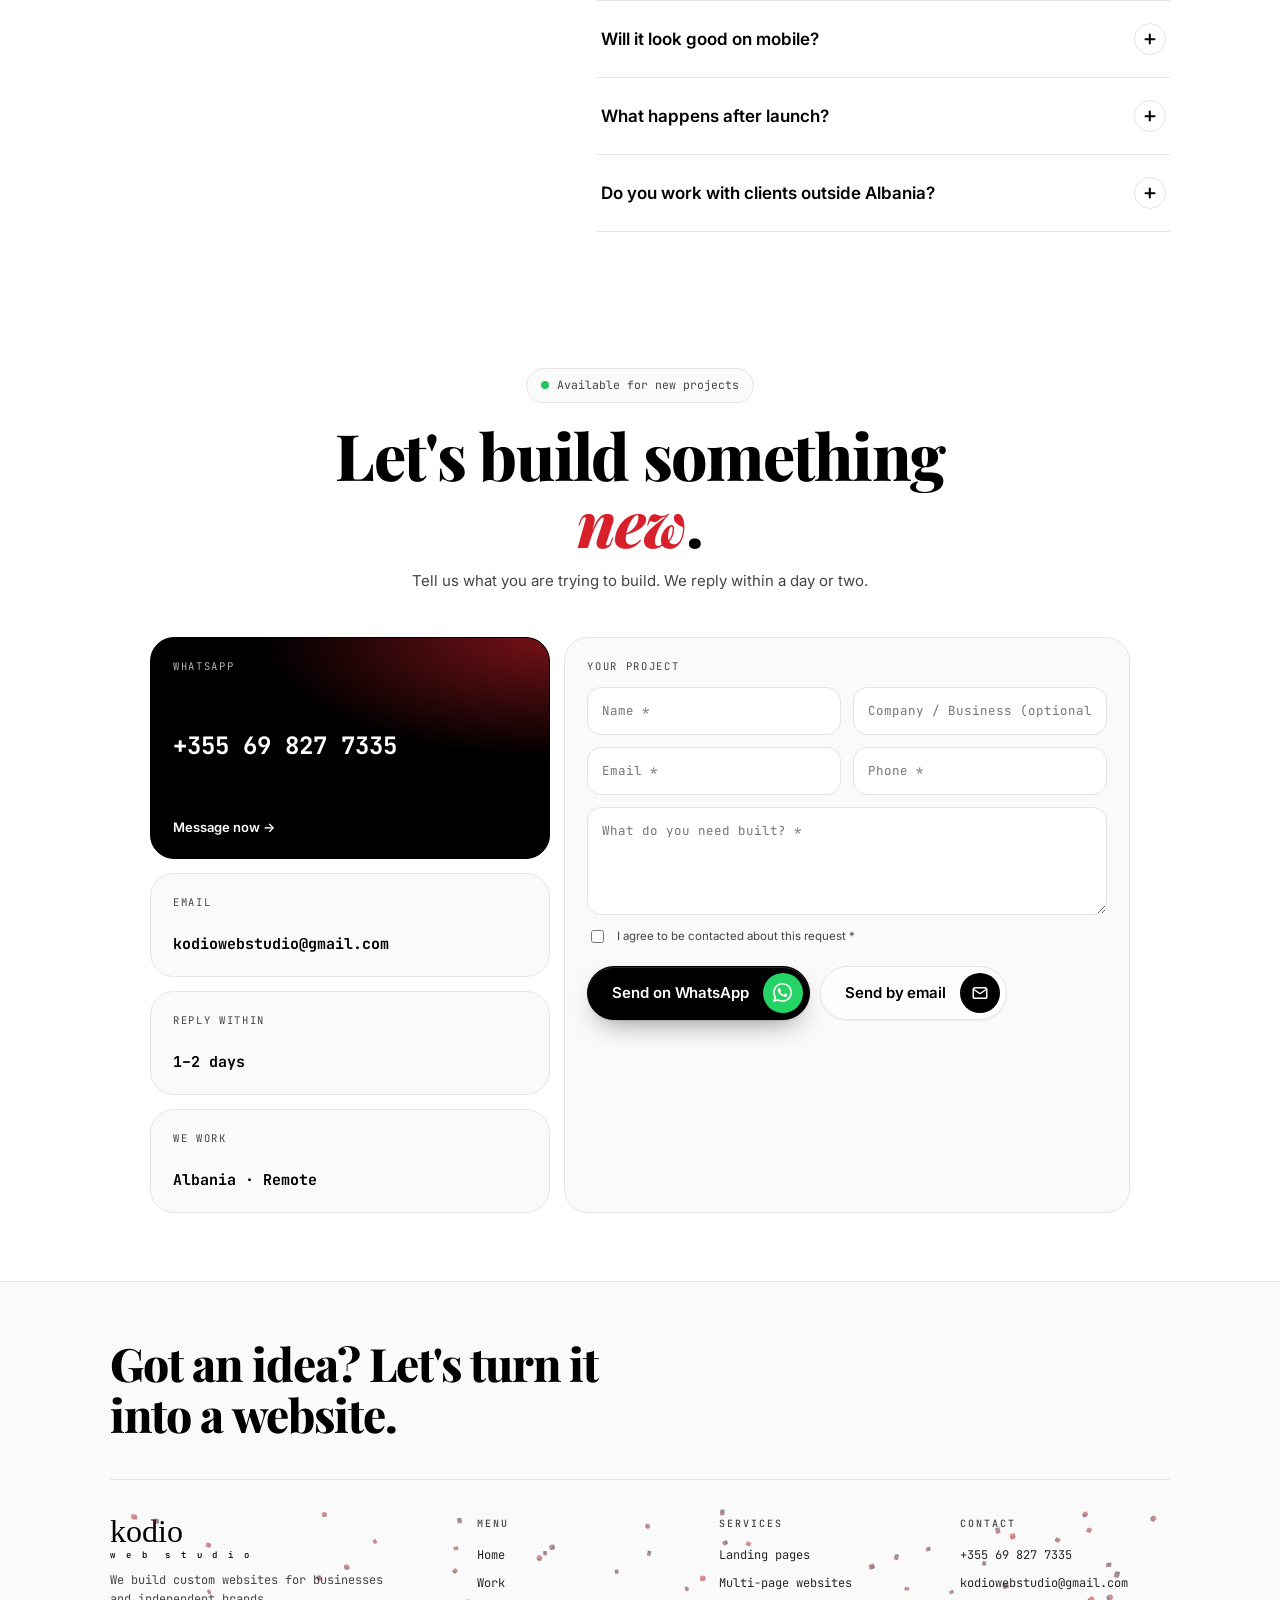
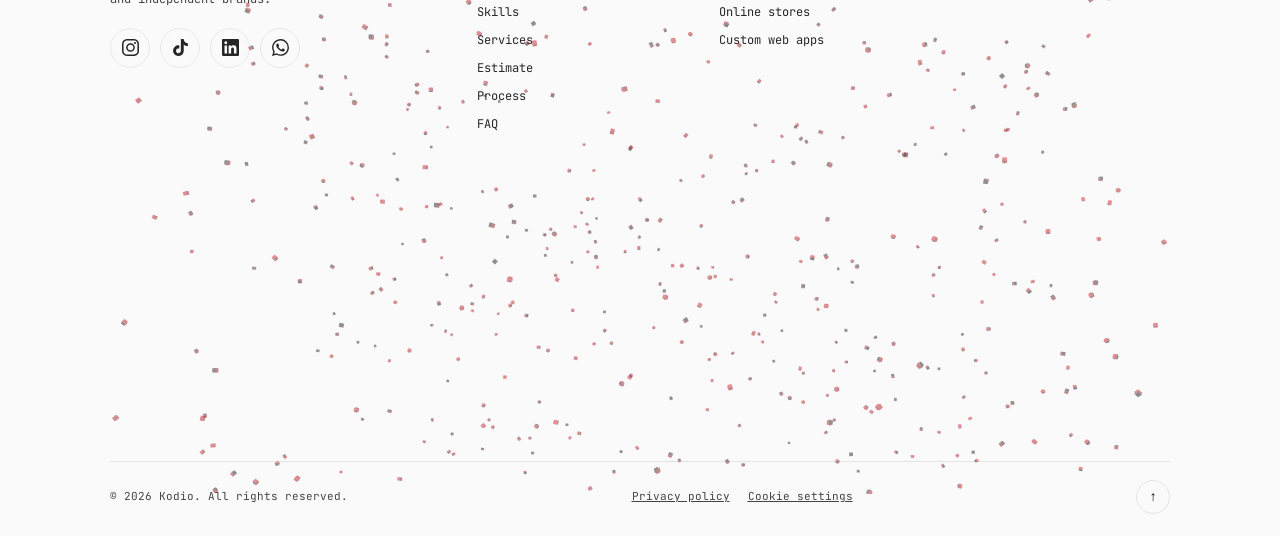
==== commit db13f9c4: "Yjet bashkohen ne kodio" ====
--- a/docs/index.html
+++ b/docs/index.html
@@ -67,39 +67,39 @@
       } catch (e) {}
     </script>
     <!-- Tema (e çelët / e errët): ngarkohet para CSS-it që faqja të hapet direkt me temën e zgjedhur -->
-    <script src="js/core/theme.js?v=20261120c"></script>
+    <script src="js/core/theme.js?v=20261120d"></script>
     <title>Kodio – Web & Software Engineering</title>
     <link
       href="https://fonts.googleapis.com/css2?family=Inter:wght@400;500;600;700;800&family=JetBrains+Mono:wght@500;700;800&family=Playfair+Display:wght@700;800&display=swap"
       rel="stylesheet"
     />
-    <link rel="stylesheet" href="css/base.css?v=20261120c" />
-    <link rel="stylesheet" href="css/components.css?v=20261120c" />
-    <link rel="stylesheet" href="css/header.css?v=20261120c" />
-    <link rel="stylesheet" href="css/intro.css?v=20261120c" />
-    <link rel="stylesheet" href="css/hero.css?v=20261120c" />
-    <link rel="stylesheet" href="css/robot.css?v=20261120c" />
-    <link rel="stylesheet" href="css/mockup.css?v=20261120c" />
-    <link rel="stylesheet" href="css/before-after.css?v=20261120c" />
-    <link rel="stylesheet" href="css/features.css?v=20261120c" />
-    <link rel="stylesheet" href="css/globe.css?v=20261120c" />
-    <link rel="stylesheet" href="css/tech.css?v=20261120c" />
-    <link rel="stylesheet" href="css/projects.css?v=20261120c" />
-    <link rel="stylesheet" href="css/pricing.css?v=20261120c" />
-    <link rel="stylesheet" href="css/estimator.css?v=20261120c" />
-    <link rel="stylesheet" href="css/founder.css?v=20261120c" />
-    <link rel="stylesheet" href="css/contact.css?v=20261120c" />
-    <link rel="stylesheet" href="css/footer.css?v=20261120c" />
-    <link rel="stylesheet" href="css/process.css?v=20261120c" />
-    <link rel="stylesheet" href="css/trail.css?v=20261120c" />
-    <link rel="stylesheet" href="css/cookies.css?v=20261120c" />
-    <link rel="stylesheet" href="css/marquee.css?v=20261120c" />
-    <link rel="stylesheet" href="css/faq.css?v=20261120c" />
-    <link rel="stylesheet" href="css/buttons.css?v=20261120c" />
-    <link rel="stylesheet" href="css/theme-toggle.css?v=20261120c" />
-    <link rel="stylesheet" href="css/whatsapp-float.css?v=20261120c" />
-    <link rel="stylesheet" href="css/language.css?v=20261120c" />
-    <link rel="stylesheet" href="css/cursor.css?v=20261120c" />
+    <link rel="stylesheet" href="css/base.css?v=20261120d" />
+    <link rel="stylesheet" href="css/components.css?v=20261120d" />
+    <link rel="stylesheet" href="css/header.css?v=20261120d" />
+    <link rel="stylesheet" href="css/intro.css?v=20261120d" />
+    <link rel="stylesheet" href="css/hero.css?v=20261120d" />
+    <link rel="stylesheet" href="css/robot.css?v=20261120d" />
+    <link rel="stylesheet" href="css/mockup.css?v=20261120d" />
+    <link rel="stylesheet" href="css/before-after.css?v=20261120d" />
+    <link rel="stylesheet" href="css/features.css?v=20261120d" />
+    <link rel="stylesheet" href="css/globe.css?v=20261120d" />
+    <link rel="stylesheet" href="css/tech.css?v=20261120d" />
+    <link rel="stylesheet" href="css/projects.css?v=20261120d" />
+    <link rel="stylesheet" href="css/pricing.css?v=20261120d" />
+    <link rel="stylesheet" href="css/estimator.css?v=20261120d" />
+    <link rel="stylesheet" href="css/founder.css?v=20261120d" />
+    <link rel="stylesheet" href="css/contact.css?v=20261120d" />
+    <link rel="stylesheet" href="css/footer.css?v=20261120d" />
+    <link rel="stylesheet" href="css/process.css?v=20261120d" />
+    <link rel="stylesheet" href="css/trail.css?v=20261120d" />
+    <link rel="stylesheet" href="css/cookies.css?v=20261120d" />
+    <link rel="stylesheet" href="css/marquee.css?v=20261120d" />
+    <link rel="stylesheet" href="css/faq.css?v=20261120d" />
+    <link rel="stylesheet" href="css/buttons.css?v=20261120d" />
+    <link rel="stylesheet" href="css/theme-toggle.css?v=20261120d" />
+    <link rel="stylesheet" href="css/whatsapp-float.css?v=20261120d" />
+    <link rel="stylesheet" href="css/language.css?v=20261120d" />
+    <link rel="stylesheet" href="css/cursor.css?v=20261120d" />
   </head>
   <body>
     <canvas id="trail" aria-hidden="true"></canvas>
@@ -1236,36 +1236,36 @@
         <div class="vcap" id="vcap"></div>
       </div>
     </div>
-    <script src="js/config.js?v=20261120c"></script>
-    <script src="js/data/languages.js?v=20261120c"></script>
-    <script src="js/data/world.js?v=20261120c"></script>
-    <script src="js/data/sites.js?v=20261120c"></script>
-    <script src="js/data/pricing.js?v=20261120c"></script>
-    <script src="js/core/kodio.js?v=20261120c"></script>
-    <script src="js/core/i18n.js?v=20261120c"></script>
-    <script src="js/core/whatsapp.js?v=20261120c"></script>
-    <script src="js/modules/header.js?v=20261120c"></script>
-    <script src="js/modules/intro.js?v=20261120c"></script>
-    <script src="js/modules/reveal.js?v=20261120c"></script>
-    <script src="js/modules/network.js?v=20261120c"></script>
-    <script src="js/modules/mockup.js?v=20261120c"></script>
-    <script src="js/modules/globe.js?v=20261120c"></script>
-    <script src="js/modules/robot.js?v=20261120c"></script>
-    <script src="js/modules/projects.js?v=20261120c"></script>
-    <script src="js/modules/pricing.js?v=20261120c"></script>
-    <script src="js/modules/estimator.js?v=20261120c"></script>
-    <script src="js/modules/contact.js?v=20261120c"></script>
-    <script src="js/modules/footer.js?v=20261120c"></script>
-    <script src="js/modules/tech.js?v=20261120c"></script>
-    <script src="js/modules/process.js?v=20261120c"></script>
-    <script src="js/modules/trail.js?v=20261120c"></script>
-    <script src="js/modules/cookies.js?v=20261120c"></script>
-    <script src="js/modules/marquee.js?v=20261120c"></script>
-    <script src="js/modules/magnetic.js?v=20261120c"></script>
-    <script src="js/modules/spotlight.js?v=20261120c"></script>
-    <script src="js/modules/wordmark.js?v=20261120c"></script>
-    <script src="js/modules/cursor.js?v=20261120c"></script>
-    <script src="js/main.js?v=20261120c"></script>
+    <script src="js/config.js?v=20261120d"></script>
+    <script src="js/data/languages.js?v=20261120d"></script>
+    <script src="js/data/world.js?v=20261120d"></script>
+    <script src="js/data/sites.js?v=20261120d"></script>
+    <script src="js/data/pricing.js?v=20261120d"></script>
+    <script src="js/core/kodio.js?v=20261120d"></script>
+    <script src="js/core/i18n.js?v=20261120d"></script>
+    <script src="js/core/whatsapp.js?v=20261120d"></script>
+    <script src="js/modules/header.js?v=20261120d"></script>
+    <script src="js/modules/intro.js?v=20261120d"></script>
+    <script src="js/modules/reveal.js?v=20261120d"></script>
+    <script src="js/modules/network.js?v=20261120d"></script>
+    <script src="js/modules/mockup.js?v=20261120d"></script>
+    <script src="js/modules/globe.js?v=20261120d"></script>
+    <script src="js/modules/robot.js?v=20261120d"></script>
+    <script src="js/modules/projects.js?v=20261120d"></script>
+    <script src="js/modules/pricing.js?v=20261120d"></script>
+    <script src="js/modules/estimator.js?v=20261120d"></script>
+    <script src="js/modules/contact.js?v=20261120d"></script>
+    <script src="js/modules/footer.js?v=20261120d"></script>
+    <script src="js/modules/tech.js?v=20261120d"></script>
+    <script src="js/modules/process.js?v=20261120d"></script>
+    <script src="js/modules/trail.js?v=20261120d"></script>
+    <script src="js/modules/cookies.js?v=20261120d"></script>
+    <script src="js/modules/marquee.js?v=20261120d"></script>
+    <script src="js/modules/magnetic.js?v=20261120d"></script>
+    <script src="js/modules/spotlight.js?v=20261120d"></script>
+    <script src="js/modules/wordmark.js?v=20261120d"></script>
+    <script src="js/modules/cursor.js?v=20261120d"></script>
+    <script src="js/main.js?v=20261120d"></script>
     <!-- Cloudflare Web Analytics: statistika anonime të vizitave, pa cookies (shih privacy.html) -->
     <script
       type="module"
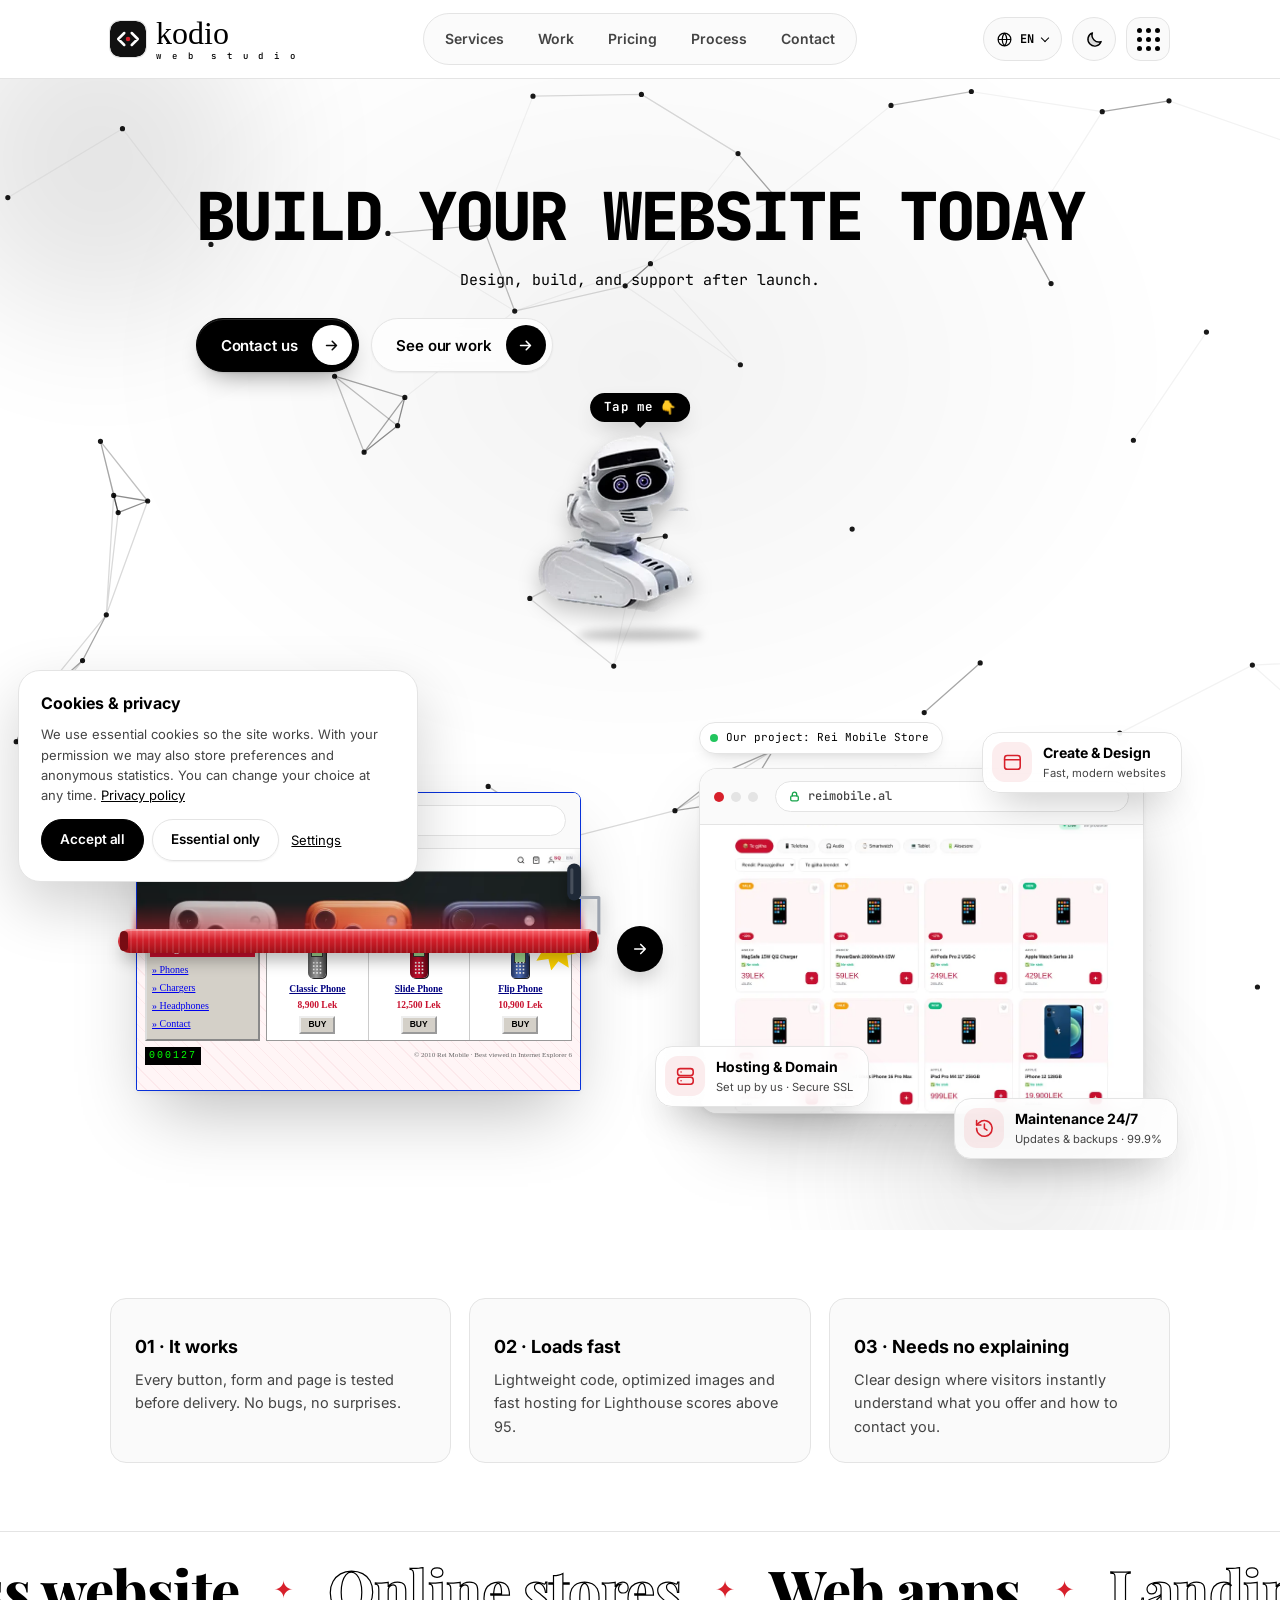
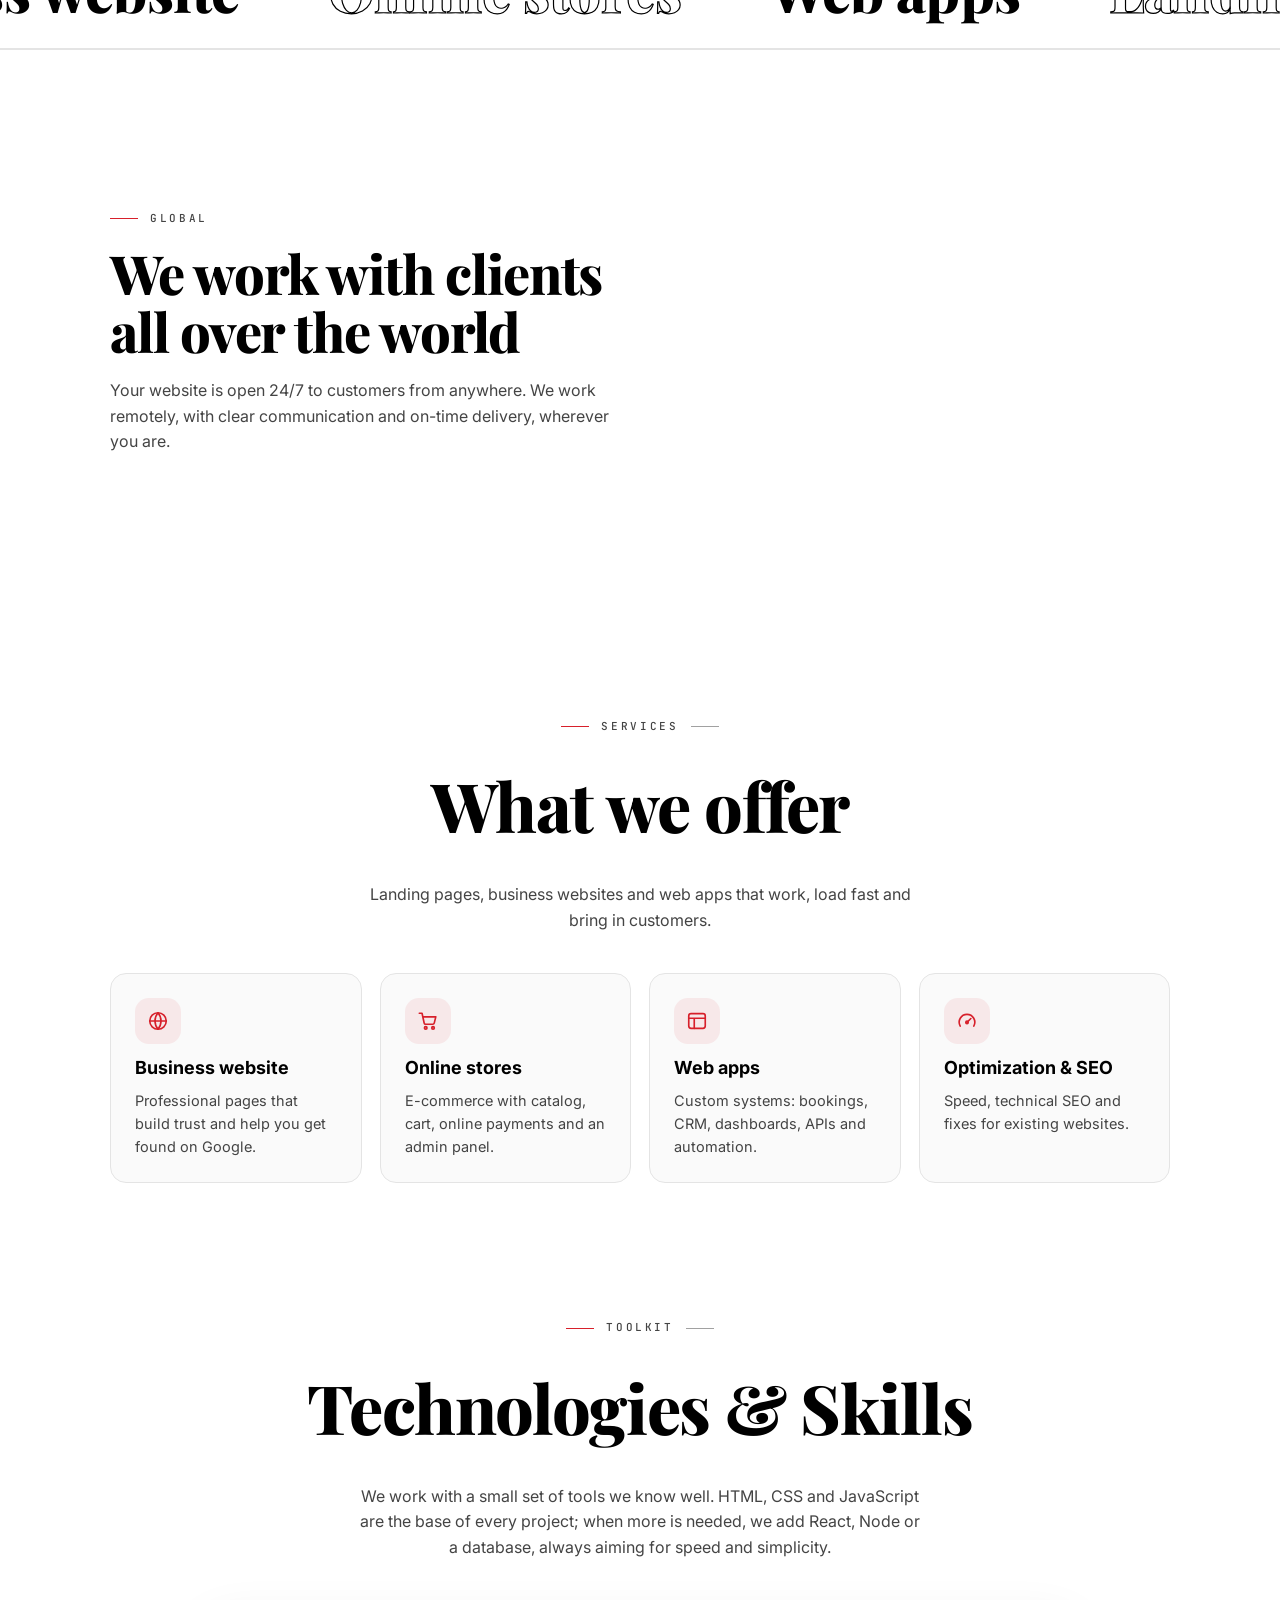
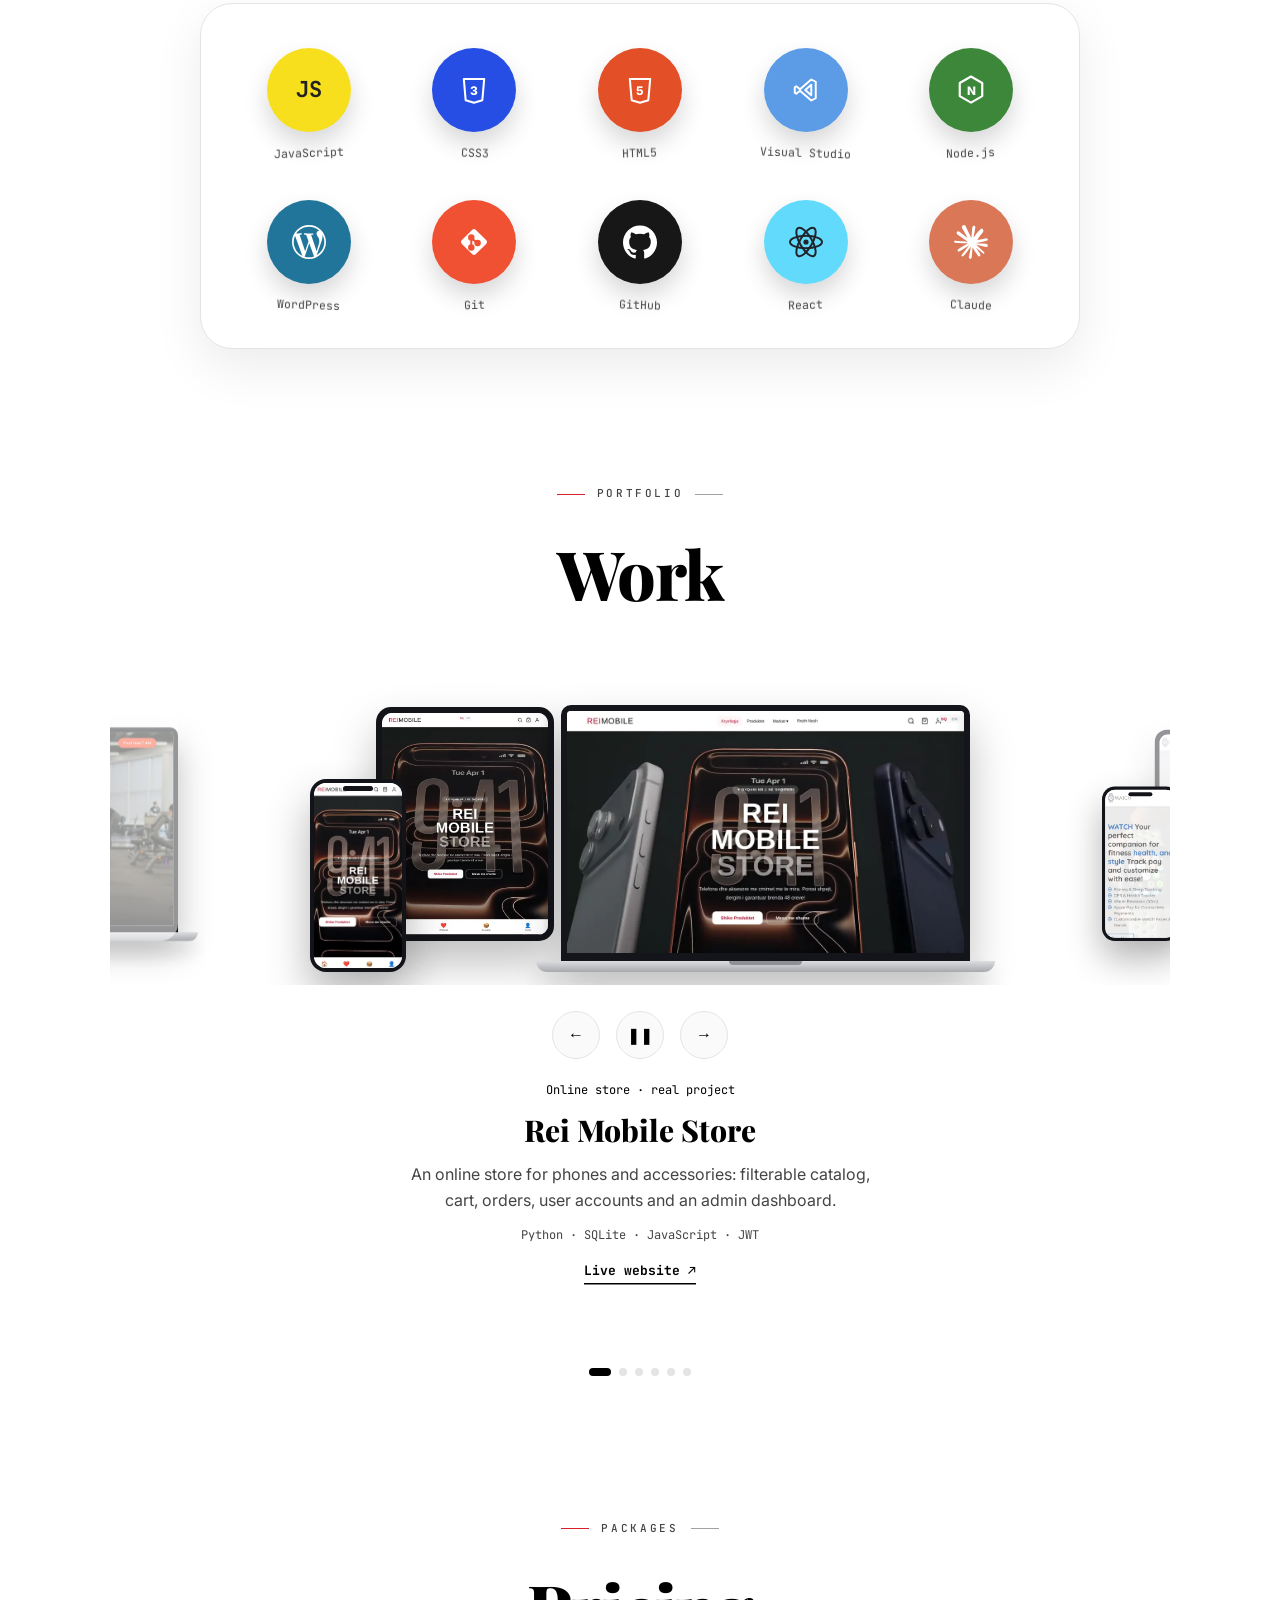
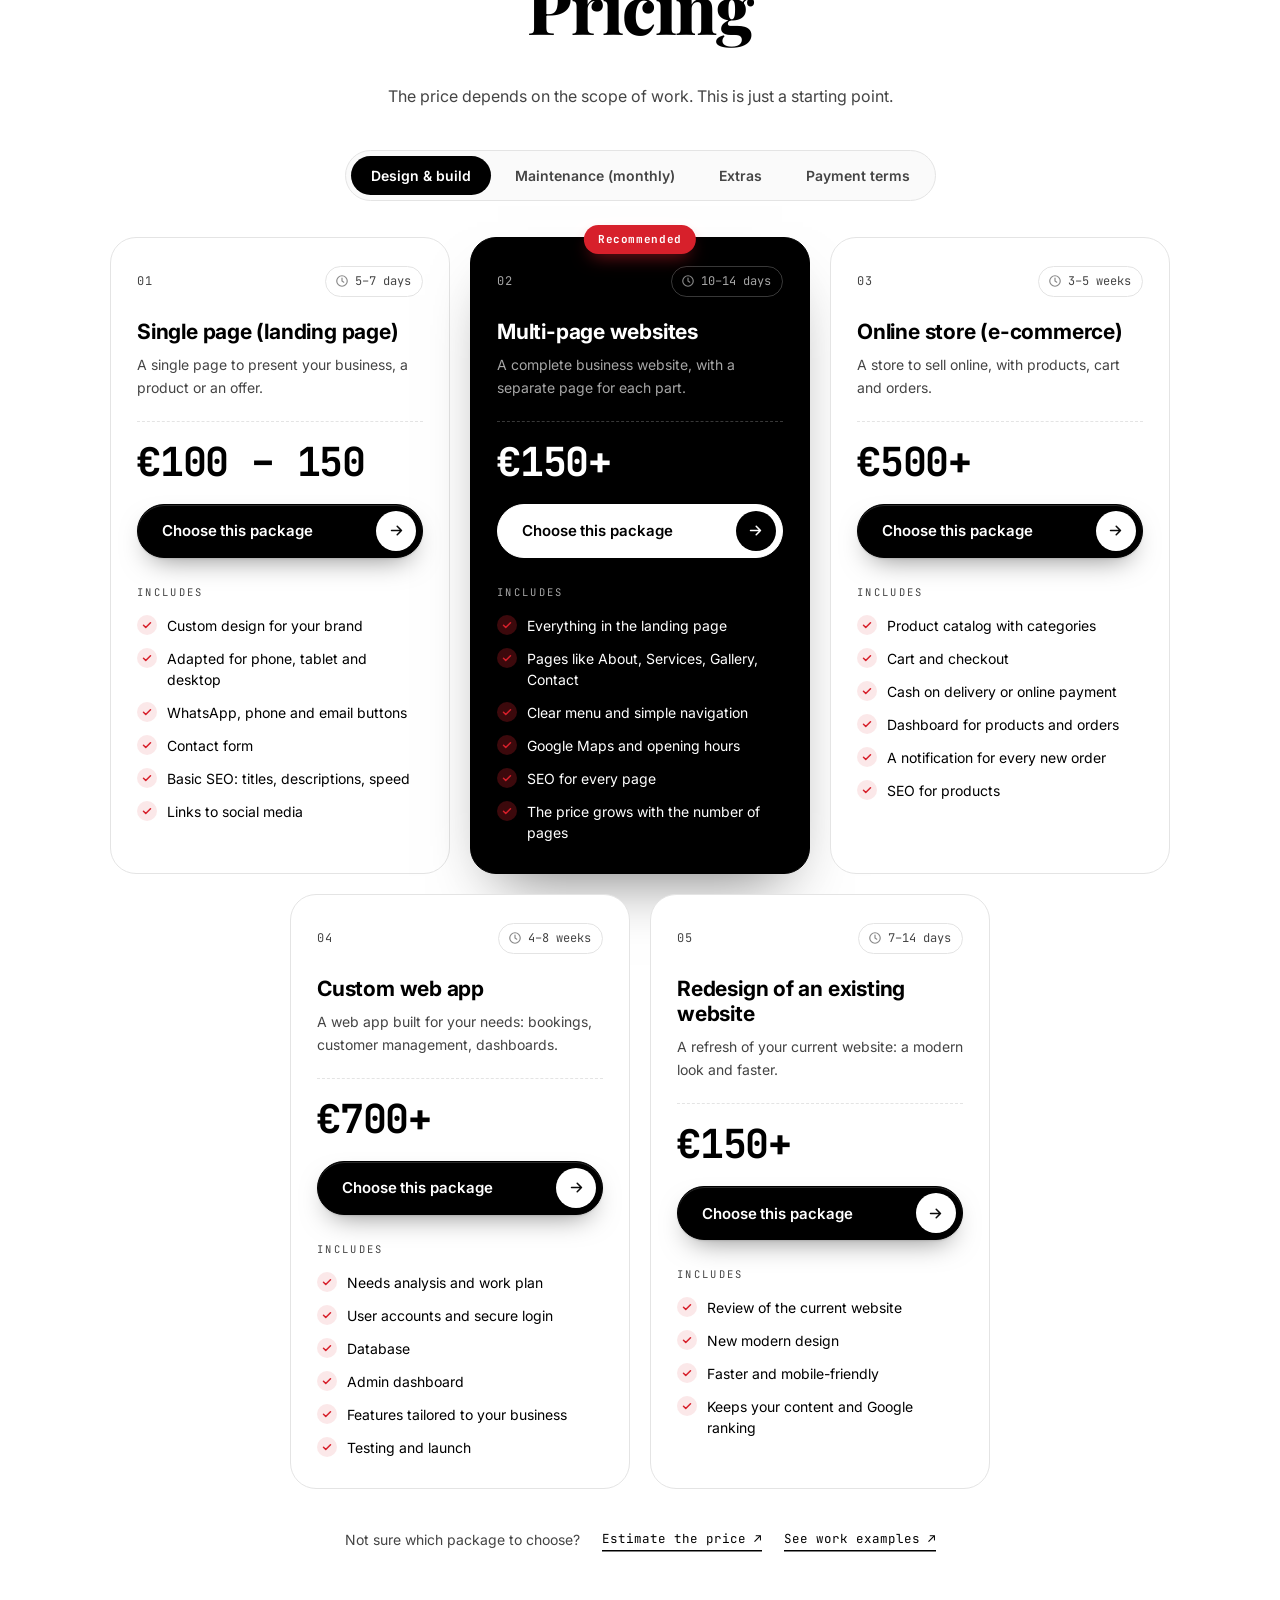
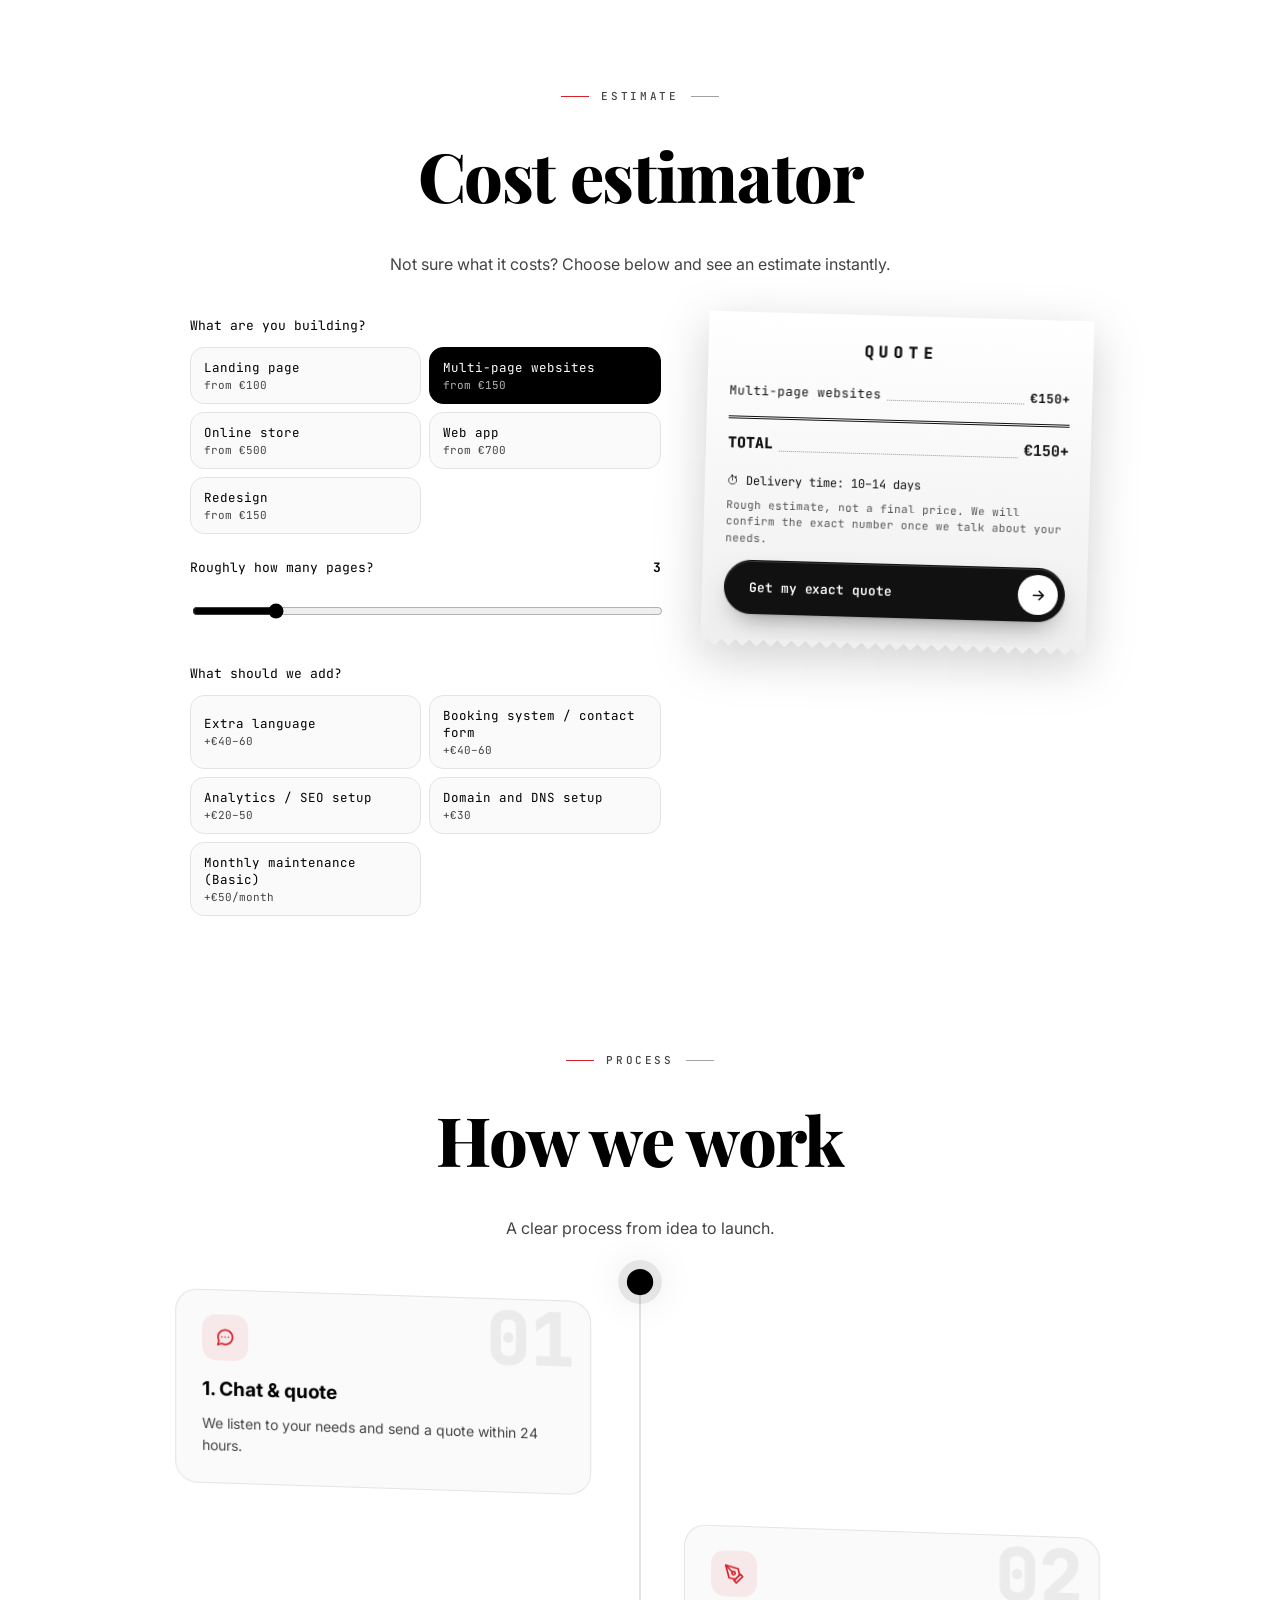
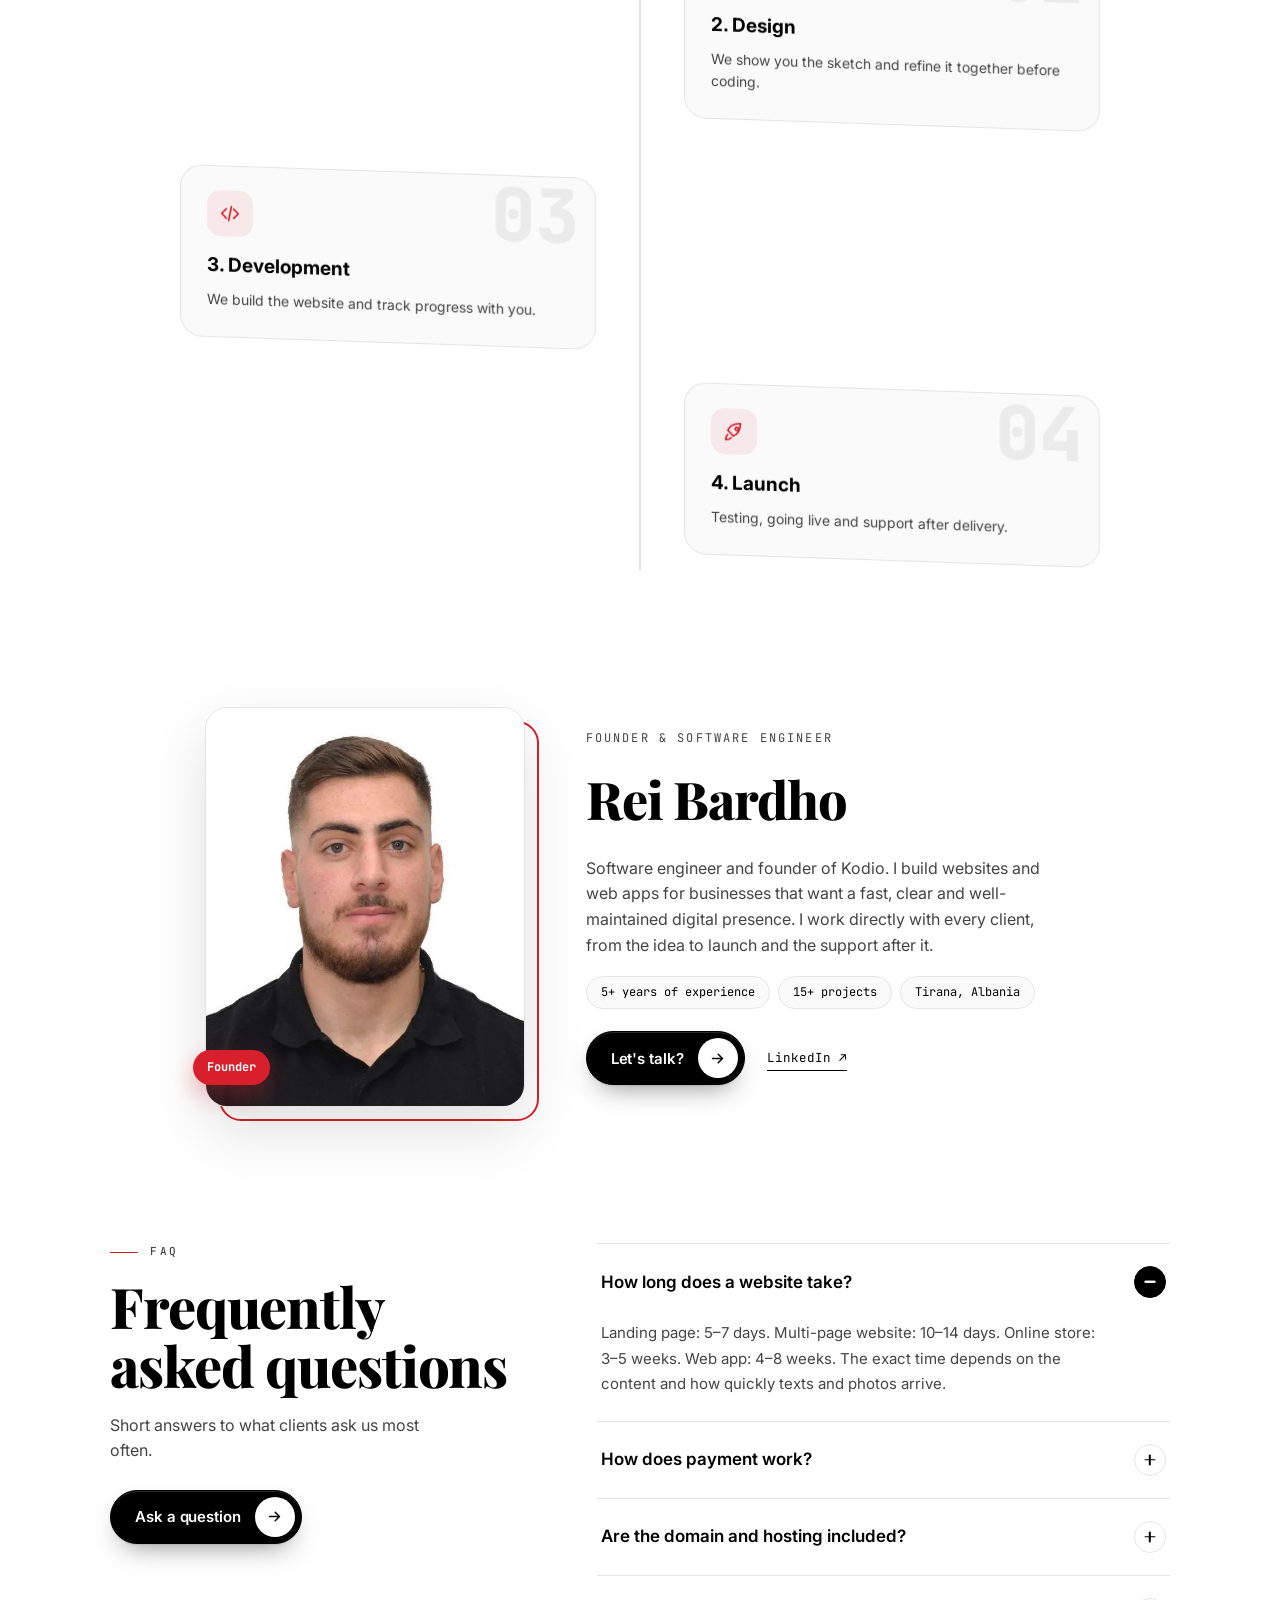
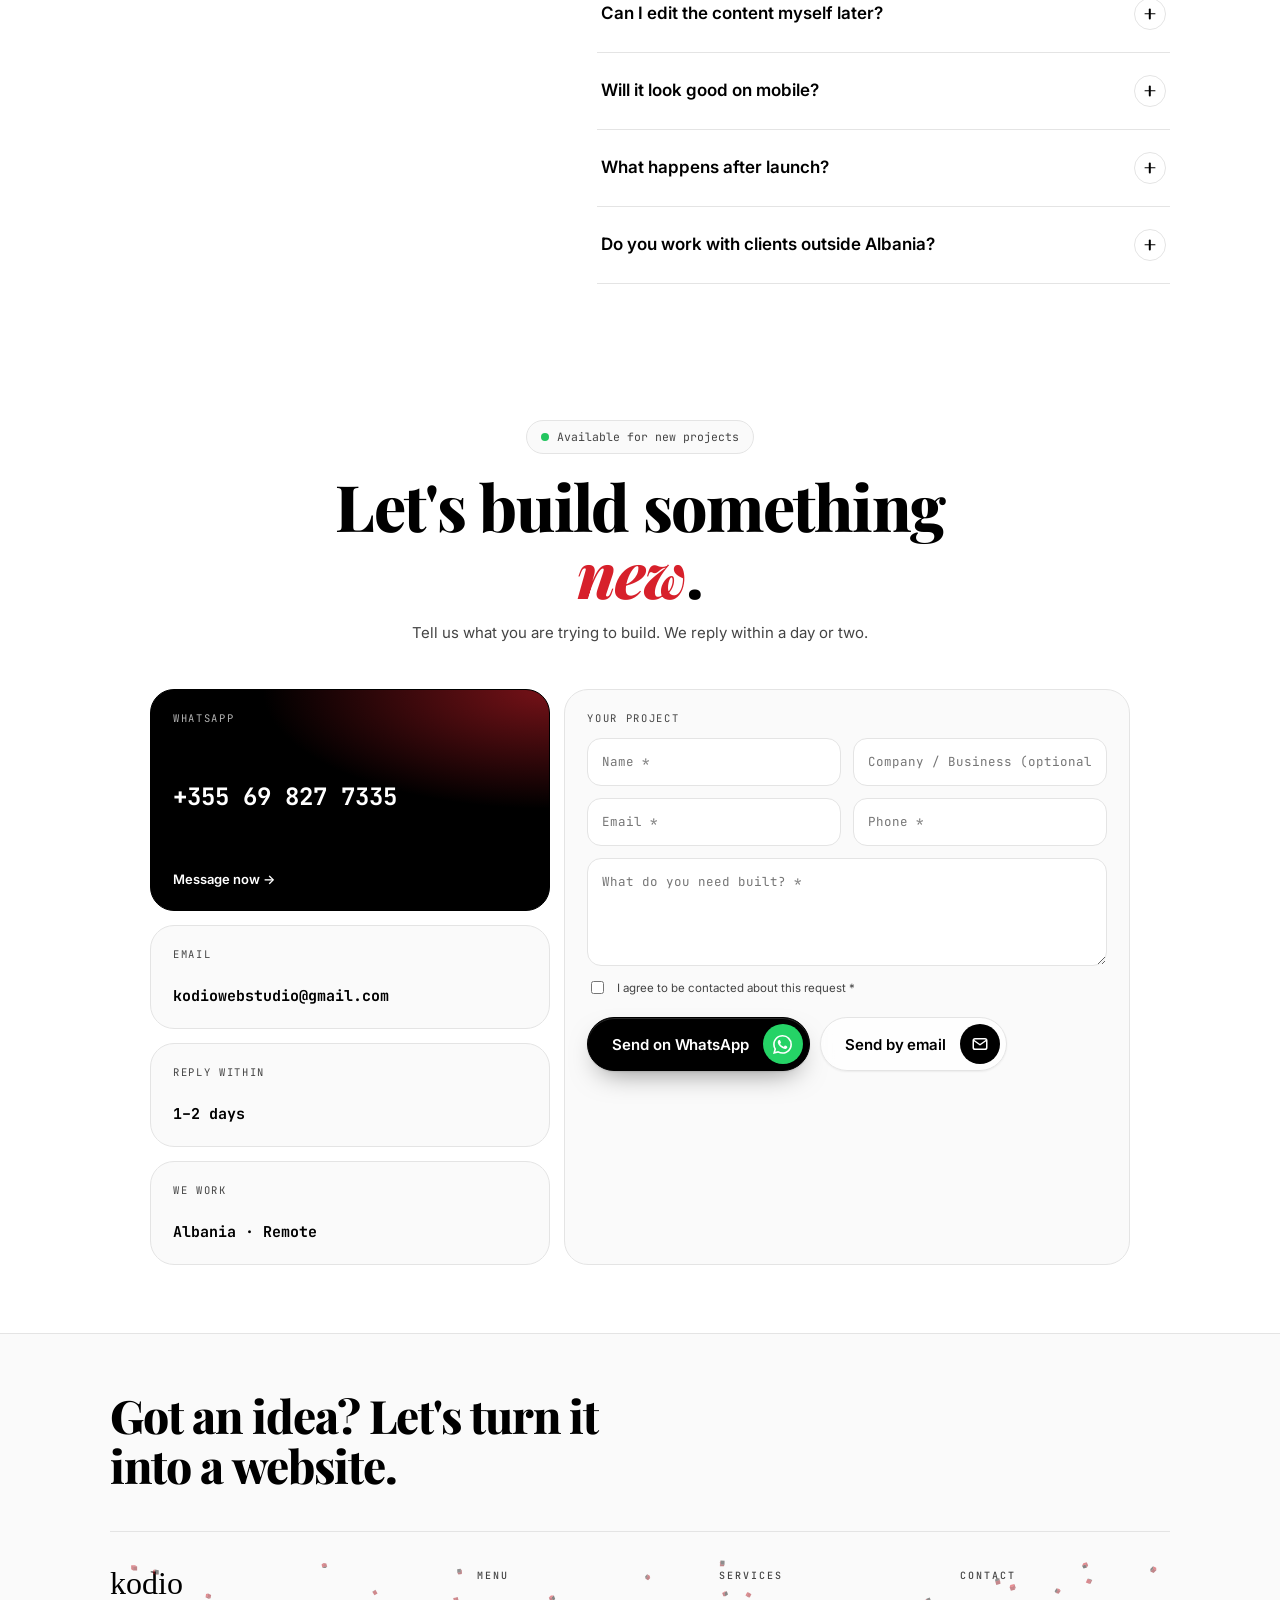
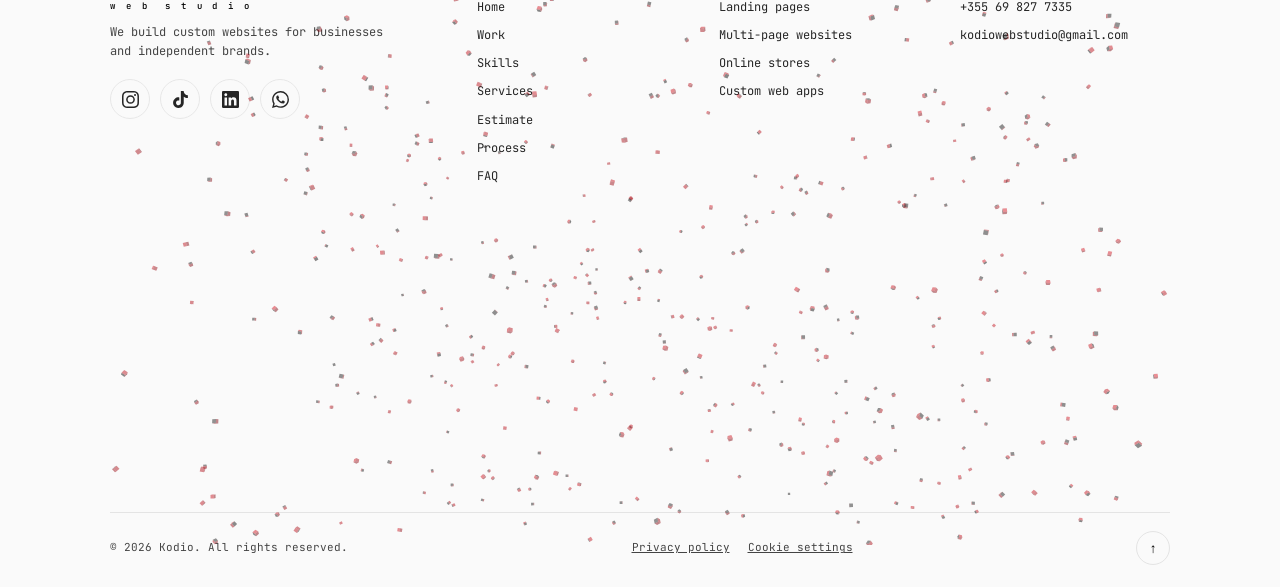
==== commit b51fc191: "Roboti, formulari, faqja nuk kercen" ====
--- a/docs/index.html
+++ b/docs/index.html
@@ -67,39 +67,39 @@
       } catch (e) {}
     </script>
     <!-- Tema (e çelët / e errët): ngarkohet para CSS-it që faqja të hapet direkt me temën e zgjedhur -->
-    <script src="js/core/theme.js?v=20261120d"></script>
+    <script src="js/core/theme.js?v=20261120e"></script>
     <title>Kodio – Web & Software Engineering</title>
     <link
       href="https://fonts.googleapis.com/css2?family=Inter:wght@400;500;600;700;800&family=JetBrains+Mono:wght@500;700;800&family=Playfair+Display:wght@700;800&display=swap"
       rel="stylesheet"
     />
-    <link rel="stylesheet" href="css/base.css?v=20261120d" />
-    <link rel="stylesheet" href="css/components.css?v=20261120d" />
-    <link rel="stylesheet" href="css/header.css?v=20261120d" />
-    <link rel="stylesheet" href="css/intro.css?v=20261120d" />
-    <link rel="stylesheet" href="css/hero.css?v=20261120d" />
-    <link rel="stylesheet" href="css/robot.css?v=20261120d" />
-    <link rel="stylesheet" href="css/mockup.css?v=20261120d" />
-    <link rel="stylesheet" href="css/before-after.css?v=20261120d" />
-    <link rel="stylesheet" href="css/features.css?v=20261120d" />
-    <link rel="stylesheet" href="css/globe.css?v=20261120d" />
-    <link rel="stylesheet" href="css/tech.css?v=20261120d" />
-    <link rel="stylesheet" href="css/projects.css?v=20261120d" />
-    <link rel="stylesheet" href="css/pricing.css?v=20261120d" />
-    <link rel="stylesheet" href="css/estimator.css?v=20261120d" />
-    <link rel="stylesheet" href="css/founder.css?v=20261120d" />
-    <link rel="stylesheet" href="css/contact.css?v=20261120d" />
-    <link rel="stylesheet" href="css/footer.css?v=20261120d" />
-    <link rel="stylesheet" href="css/process.css?v=20261120d" />
-    <link rel="stylesheet" href="css/trail.css?v=20261120d" />
-    <link rel="stylesheet" href="css/cookies.css?v=20261120d" />
-    <link rel="stylesheet" href="css/marquee.css?v=20261120d" />
-    <link rel="stylesheet" href="css/faq.css?v=20261120d" />
-    <link rel="stylesheet" href="css/buttons.css?v=20261120d" />
-    <link rel="stylesheet" href="css/theme-toggle.css?v=20261120d" />
-    <link rel="stylesheet" href="css/whatsapp-float.css?v=20261120d" />
-    <link rel="stylesheet" href="css/language.css?v=20261120d" />
-    <link rel="stylesheet" href="css/cursor.css?v=20261120d" />
+    <link rel="stylesheet" href="css/base.css?v=20261120e" />
+    <link rel="stylesheet" href="css/components.css?v=20261120e" />
+    <link rel="stylesheet" href="css/header.css?v=20261120e" />
+    <link rel="stylesheet" href="css/intro.css?v=20261120e" />
+    <link rel="stylesheet" href="css/hero.css?v=20261120e" />
+    <link rel="stylesheet" href="css/robot.css?v=20261120e" />
+    <link rel="stylesheet" href="css/mockup.css?v=20261120e" />
+    <link rel="stylesheet" href="css/before-after.css?v=20261120e" />
+    <link rel="stylesheet" href="css/features.css?v=20261120e" />
+    <link rel="stylesheet" href="css/globe.css?v=20261120e" />
+    <link rel="stylesheet" href="css/tech.css?v=20261120e" />
+    <link rel="stylesheet" href="css/projects.css?v=20261120e" />
+    <link rel="stylesheet" href="css/pricing.css?v=20261120e" />
+    <link rel="stylesheet" href="css/estimator.css?v=20261120e" />
+    <link rel="stylesheet" href="css/founder.css?v=20261120e" />
+    <link rel="stylesheet" href="css/contact.css?v=20261120e" />
+    <link rel="stylesheet" href="css/footer.css?v=20261120e" />
+    <link rel="stylesheet" href="css/process.css?v=20261120e" />
+    <link rel="stylesheet" href="css/trail.css?v=20261120e" />
+    <link rel="stylesheet" href="css/cookies.css?v=20261120e" />
+    <link rel="stylesheet" href="css/marquee.css?v=20261120e" />
+    <link rel="stylesheet" href="css/faq.css?v=20261120e" />
+    <link rel="stylesheet" href="css/buttons.css?v=20261120e" />
+    <link rel="stylesheet" href="css/theme-toggle.css?v=20261120e" />
+    <link rel="stylesheet" href="css/whatsapp-float.css?v=20261120e" />
+    <link rel="stylesheet" href="css/language.css?v=20261120e" />
+    <link rel="stylesheet" href="css/cursor.css?v=20261120e" />
   </head>
   <body>
     <canvas id="trail" aria-hidden="true"></canvas>
@@ -223,6 +223,7 @@
           </div>
           <div class="bots">
             <div id="fbot" role="button" tabindex="0" aria-label="Robot">
+              <span class="fhint" aria-hidden="true">Më shtyp <b>👇</b></span>
               <div class="fsh"></div>
               <div class="fi">
                 <img class="bd" alt="" src="assets/images/robot-body.webp" />
@@ -1236,36 +1237,36 @@
         <div class="vcap" id="vcap"></div>
       </div>
     </div>
-    <script src="js/config.js?v=20261120d"></script>
-    <script src="js/data/languages.js?v=20261120d"></script>
-    <script src="js/data/world.js?v=20261120d"></script>
-    <script src="js/data/sites.js?v=20261120d"></script>
-    <script src="js/data/pricing.js?v=20261120d"></script>
-    <script src="js/core/kodio.js?v=20261120d"></script>
-    <script src="js/core/i18n.js?v=20261120d"></script>
-    <script src="js/core/whatsapp.js?v=20261120d"></script>
-    <script src="js/modules/header.js?v=20261120d"></script>
-    <script src="js/modules/intro.js?v=20261120d"></script>
-    <script src="js/modules/reveal.js?v=20261120d"></script>
-    <script src="js/modules/network.js?v=20261120d"></script>
-    <script src="js/modules/mockup.js?v=20261120d"></script>
-    <script src="js/modules/globe.js?v=20261120d"></script>
-    <script src="js/modules/robot.js?v=20261120d"></script>
-    <script src="js/modules/projects.js?v=20261120d"></script>
-    <script src="js/modules/pricing.js?v=20261120d"></script>
-    <script src="js/modules/estimator.js?v=20261120d"></script>
-    <script src="js/modules/contact.js?v=20261120d"></script>
-    <script src="js/modules/footer.js?v=20261120d"></script>
-    <script src="js/modules/tech.js?v=20261120d"></script>
-    <script src="js/modules/process.js?v=20261120d"></script>
-    <script src="js/modules/trail.js?v=20261120d"></script>
-    <script src="js/modules/cookies.js?v=20261120d"></script>
-    <script src="js/modules/marquee.js?v=20261120d"></script>
-    <script src="js/modules/magnetic.js?v=20261120d"></script>
-    <script src="js/modules/spotlight.js?v=20261120d"></script>
-    <script src="js/modules/wordmark.js?v=20261120d"></script>
-    <script src="js/modules/cursor.js?v=20261120d"></script>
-    <script src="js/main.js?v=20261120d"></script>
+    <script src="js/config.js?v=20261120e"></script>
+    <script src="js/data/languages.js?v=20261120e"></script>
+    <script src="js/data/world.js?v=20261120e"></script>
+    <script src="js/data/sites.js?v=20261120e"></script>
+    <script src="js/data/pricing.js?v=20261120e"></script>
+    <script src="js/core/kodio.js?v=20261120e"></script>
+    <script src="js/core/i18n.js?v=20261120e"></script>
+    <script src="js/core/whatsapp.js?v=20261120e"></script>
+    <script src="js/modules/header.js?v=20261120e"></script>
+    <script src="js/modules/intro.js?v=20261120e"></script>
+    <script src="js/modules/reveal.js?v=20261120e"></script>
+    <script src="js/modules/network.js?v=20261120e"></script>
+    <script src="js/modules/mockup.js?v=20261120e"></script>
+    <script src="js/modules/globe.js?v=20261120e"></script>
+    <script src="js/modules/robot.js?v=20261120e"></script>
+    <script src="js/modules/projects.js?v=20261120e"></script>
+    <script src="js/modules/pricing.js?v=20261120e"></script>
+    <script src="js/modules/estimator.js?v=20261120e"></script>
+    <script src="js/modules/contact.js?v=20261120e"></script>
+    <script src="js/modules/footer.js?v=20261120e"></script>
+    <script src="js/modules/tech.js?v=20261120e"></script>
+    <script src="js/modules/process.js?v=20261120e"></script>
+    <script src="js/modules/trail.js?v=20261120e"></script>
+    <script src="js/modules/cookies.js?v=20261120e"></script>
+    <script src="js/modules/marquee.js?v=20261120e"></script>
+    <script src="js/modules/magnetic.js?v=20261120e"></script>
+    <script src="js/modules/spotlight.js?v=20261120e"></script>
+    <script src="js/modules/wordmark.js?v=20261120e"></script>
+    <script src="js/modules/cursor.js?v=20261120e"></script>
+    <script src="js/main.js?v=20261120e"></script>
     <!-- Cloudflare Web Analytics: statistika anonime të vizitave, pa cookies (shih privacy.html) -->
     <script
       type="module"
--- a/docs/css/robot.css
+++ b/docs/css/robot.css
@@ -31,6 +31,62 @@
   -webkit-tap-highlight-color: transparent;
   outline: 0;
   will-change: transform;
+}
+/* njoftimi "Më shtyp" sipër robotit (zhduket pas prekjes së parë) */
+#fbot .fhint {
+  position: absolute;
+  left: 50%;
+  bottom: calc(100% + 10px);
+  z-index: 3;
+  display: inline-flex;
+  align-items: center;
+  gap: 6px;
+  padding: 8px 14px;
+  border-radius: 999px;
+  background: var(--text);
+  color: var(--bg);
+  font:
+    700 12.5px/1 "JetBrains Mono",
+    monospace;
+  letter-spacing: 0.02em;
+  white-space: nowrap;
+  box-shadow: 0 10px 24px -10px rgba(0, 0, 0, 0.45);
+  pointer-events: none;
+  transform: translateX(-50%);
+  animation: fhint 1.8s ease-in-out infinite;
+  transition: opacity 0.3s;
+}
+#fbot .fhint::after {
+  content: "";
+  position: absolute;
+  left: 50%;
+  top: 100%;
+  border: 6px solid transparent;
+  border-top-color: var(--text);
+  transform: translateX(-50%);
+}
+#fbot .fhint b {
+  font-weight: 400;
+  font-size: 13px;
+}
+#fbot.tapped .fhint,
+#fbot.love .fhint {
+  opacity: 0;
+  animation: none;
+}
+@keyframes fhint {
+  0%,
+  100% {
+    transform: translate(-50%, 0);
+  }
+  50% {
+    transform: translate(-50%, -6px);
+  }
+}
+@media (prefers-reduced-motion: reduce) {
+  #fbot .fhint {
+    animation: none;
+  }
 }
 #fbot .fi {
   position: relative;
--- a/docs/css/contact.css
+++ b/docs/css/contact.css
@@ -147,6 +147,13 @@
     border-color 0.2s,
     box-shadow 0.2s;
 }
+/* në telefon 16px: me më pak, iPhone e zmadhon faqen kur shkruan */
+@media (hover: none), (pointer: coarse) {
+  .kf input,
+  .kf textarea {
+    font-size: 16px;
+  }
+}
 .kf input:focus,
 .kf textarea:focus {
   border-color: var(--text);
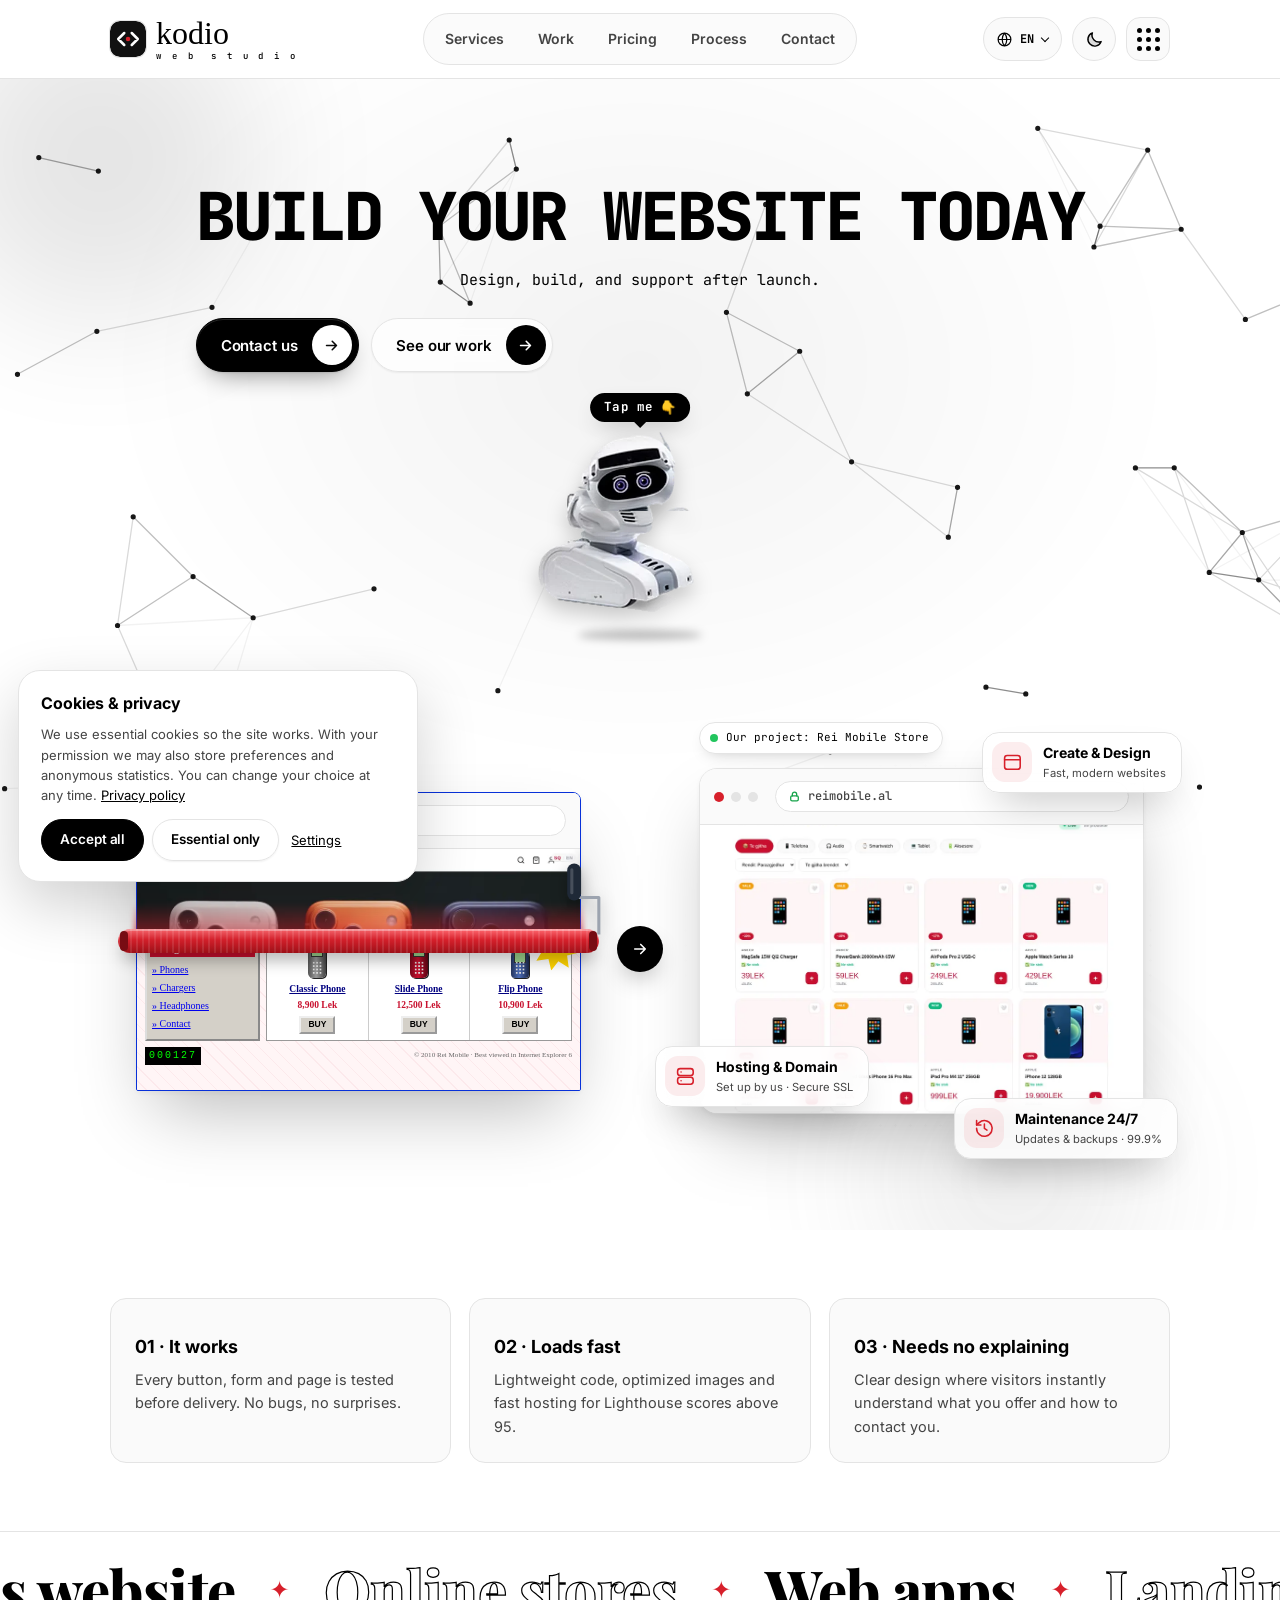
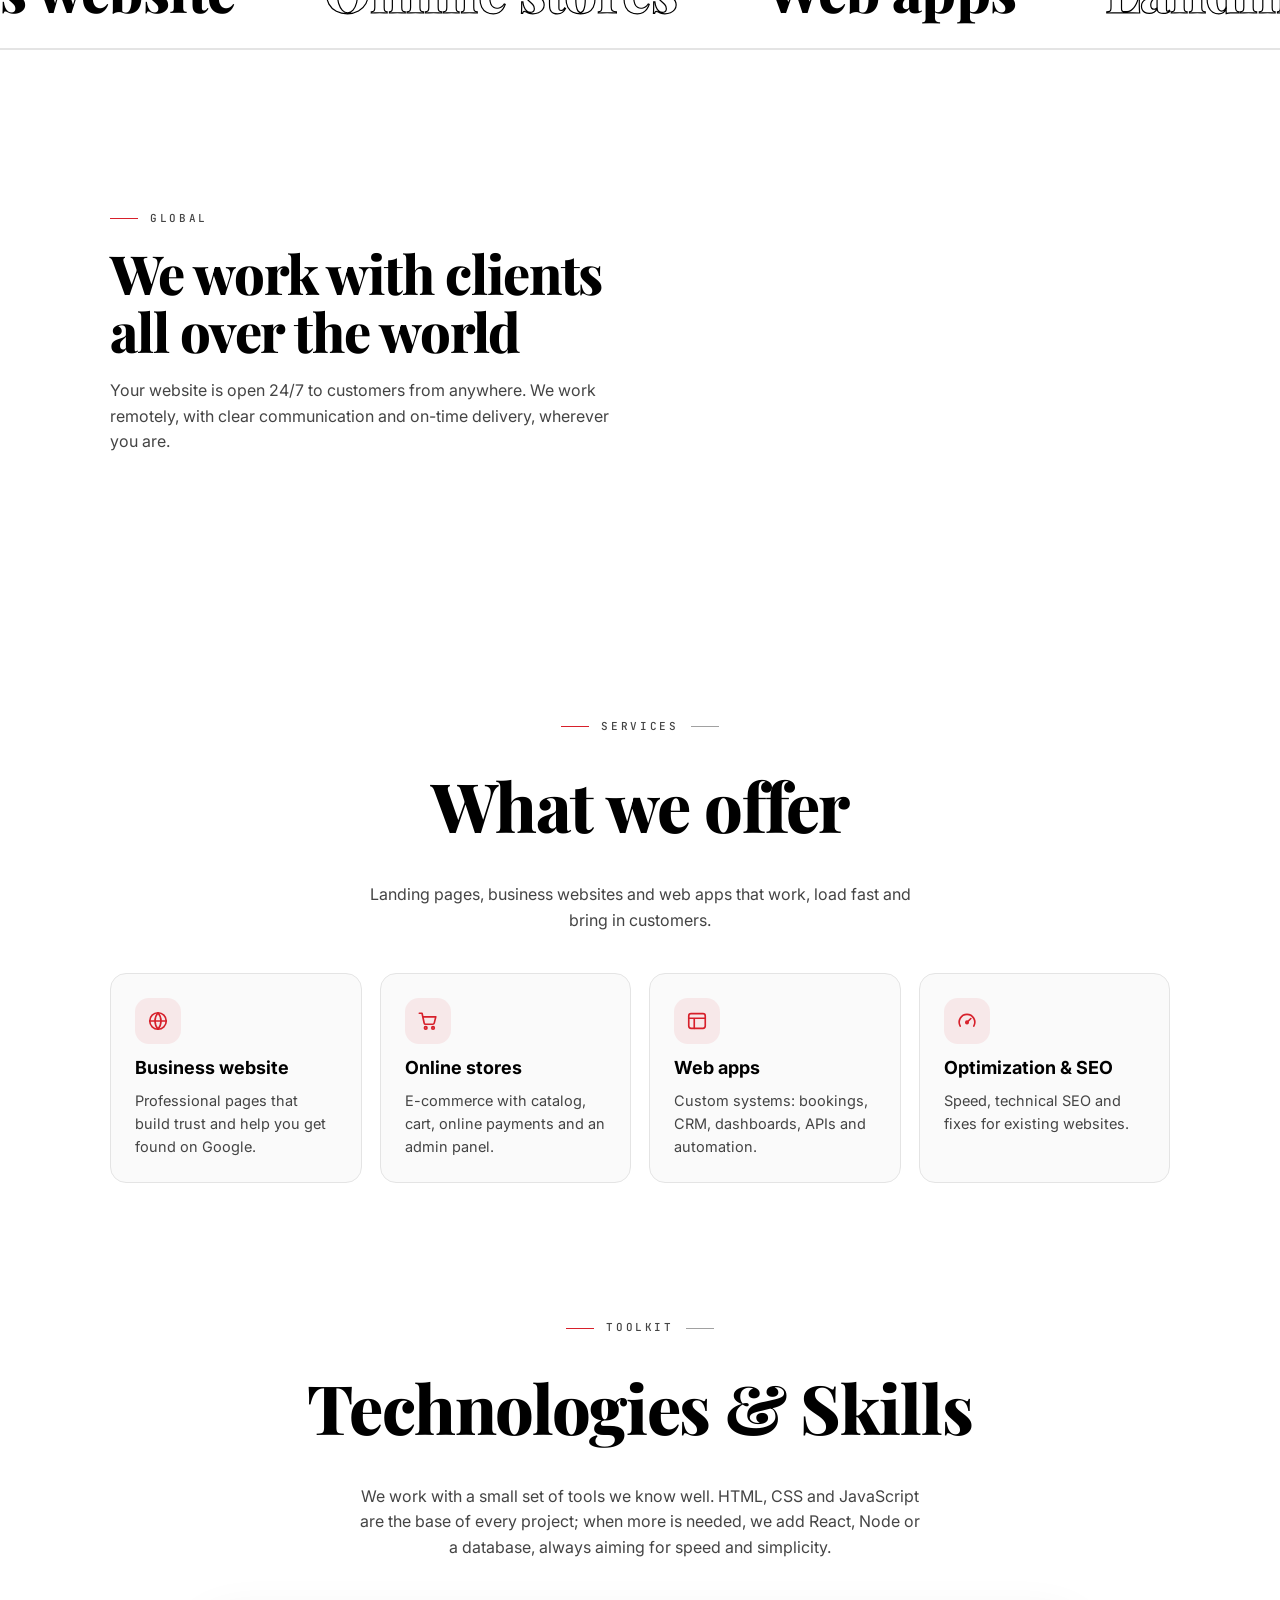
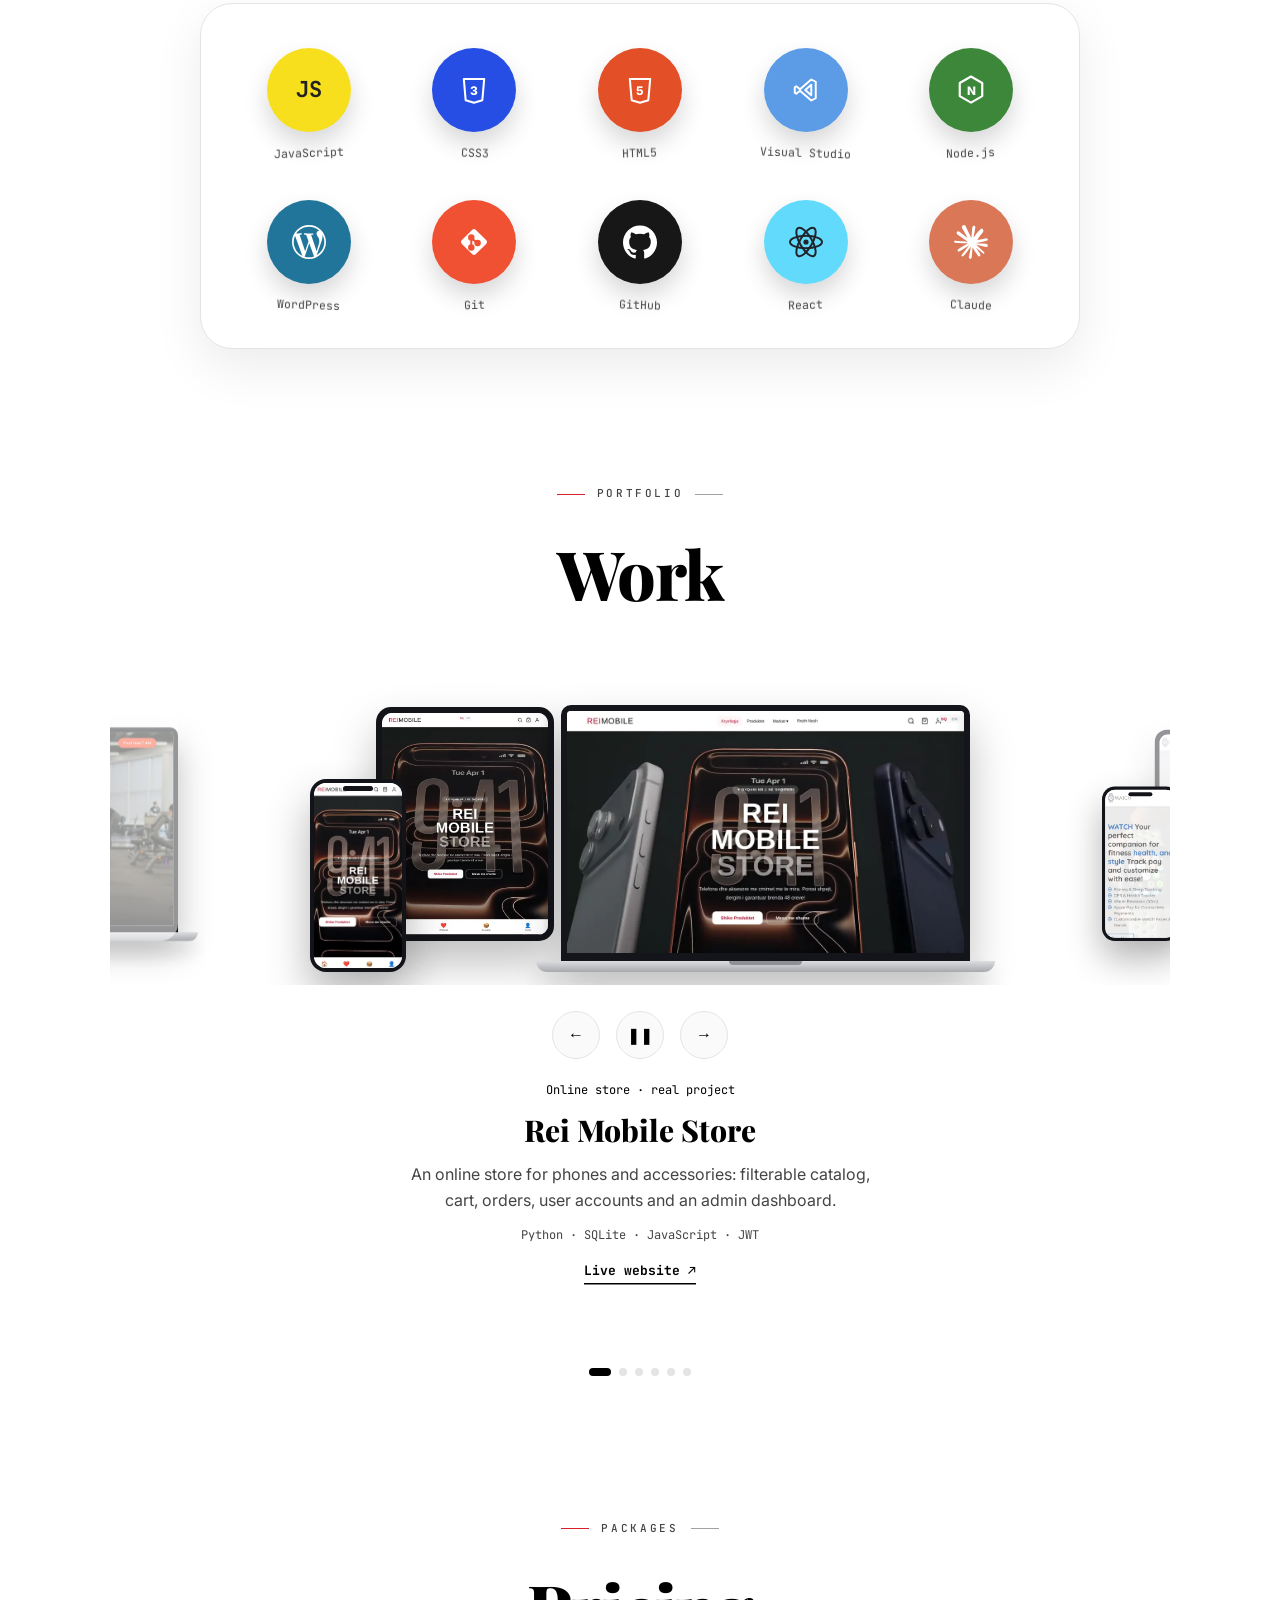
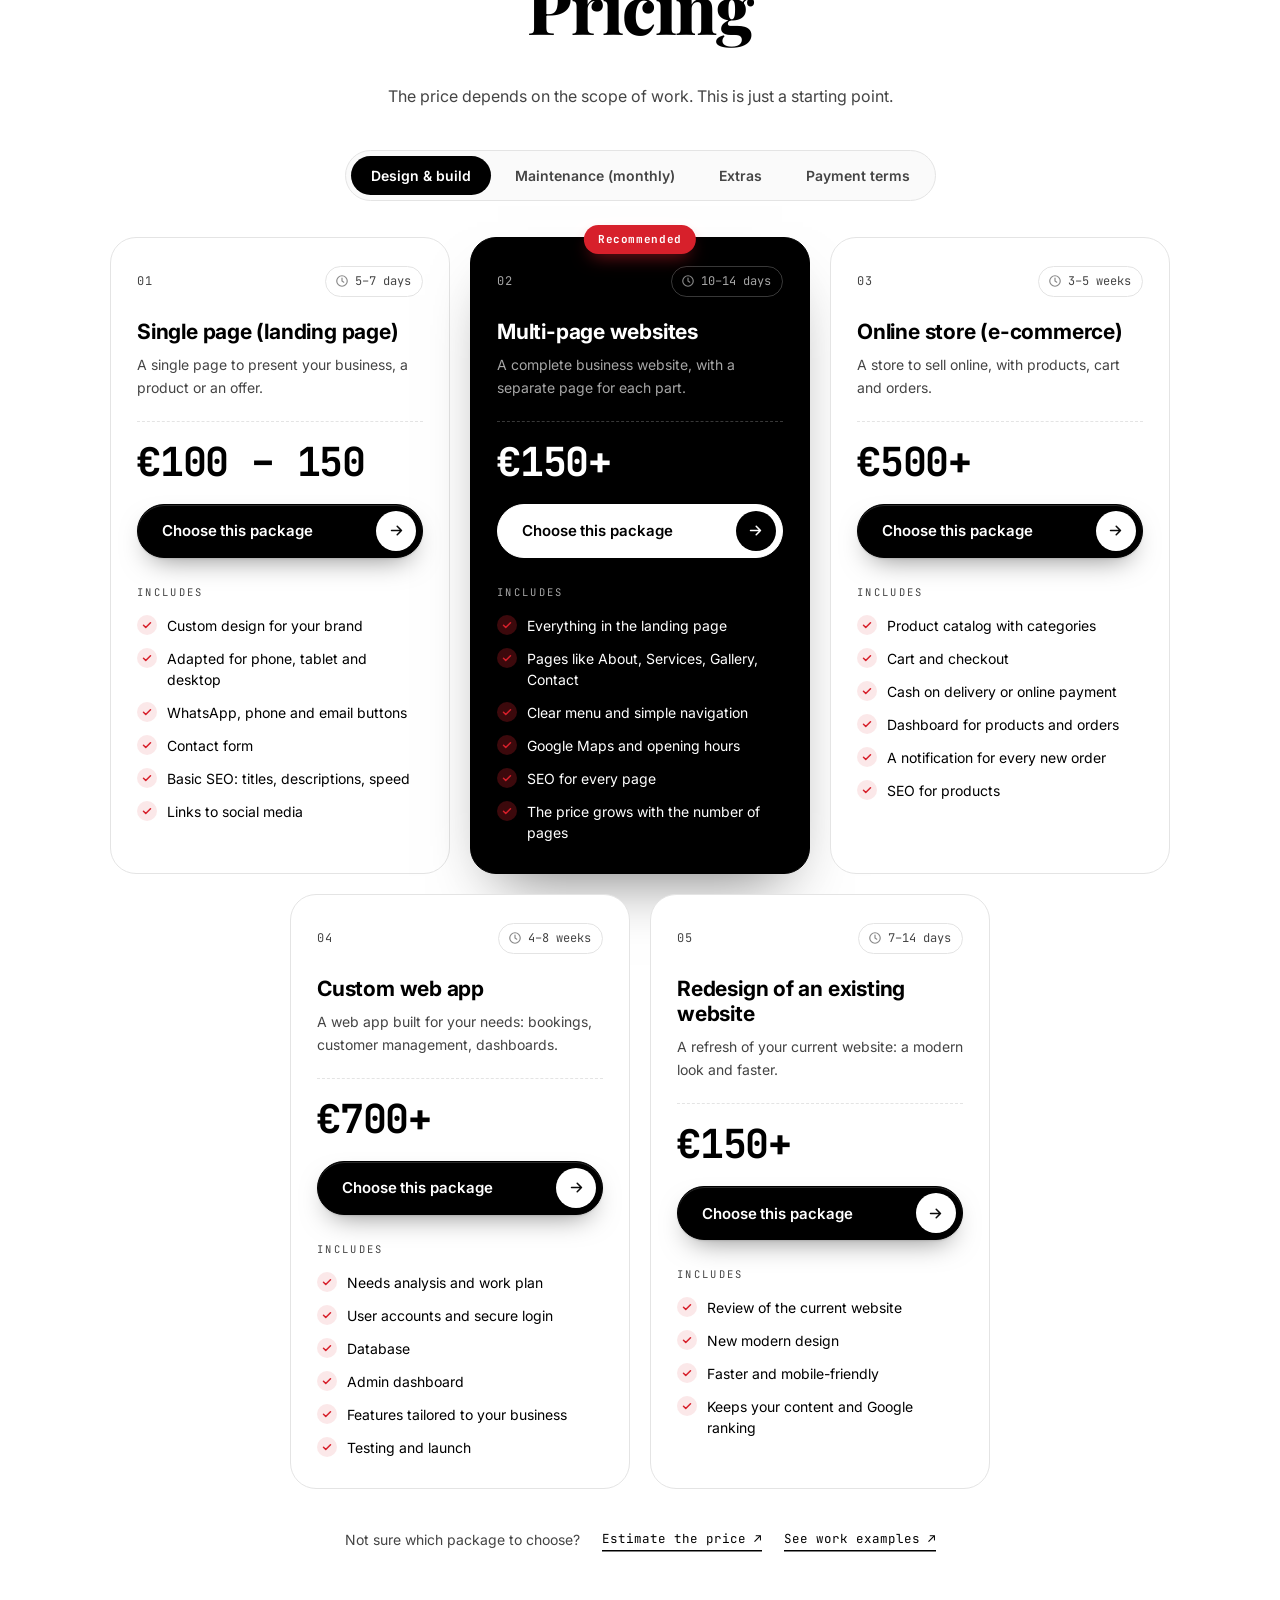
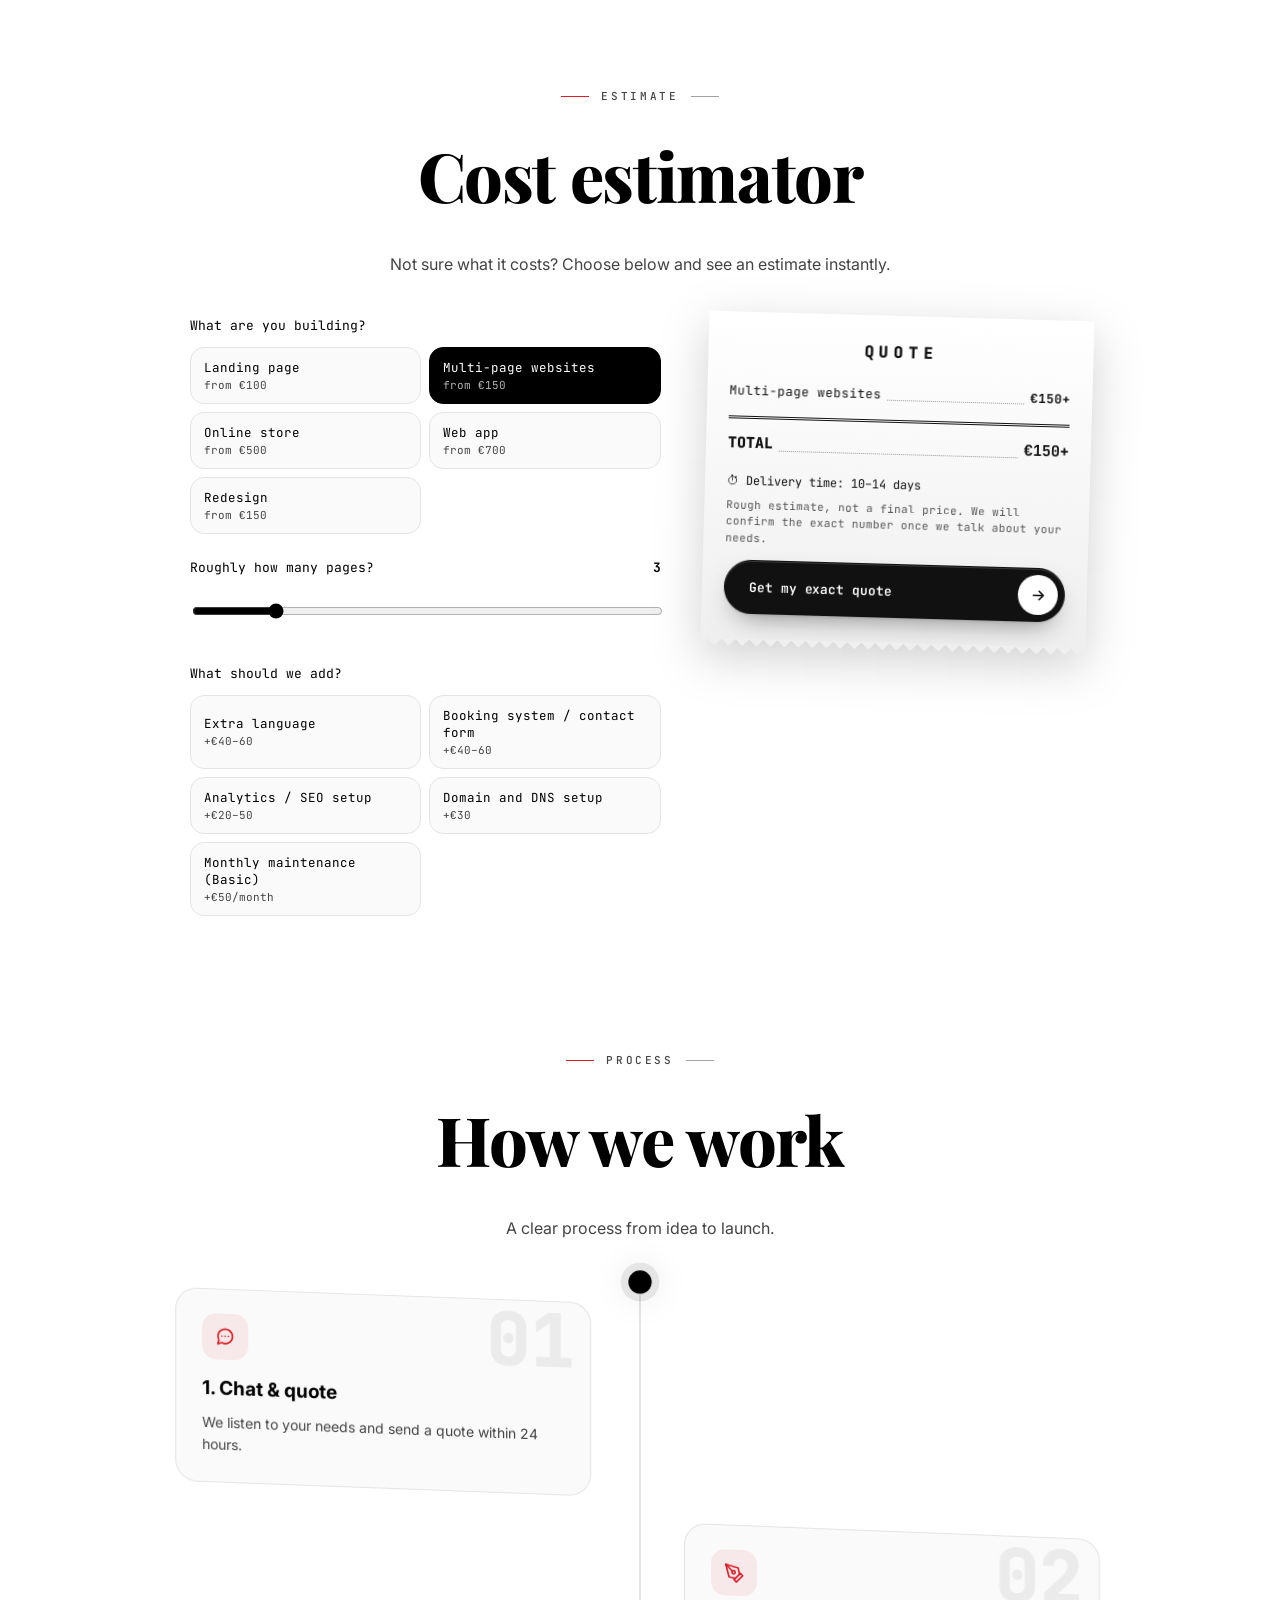
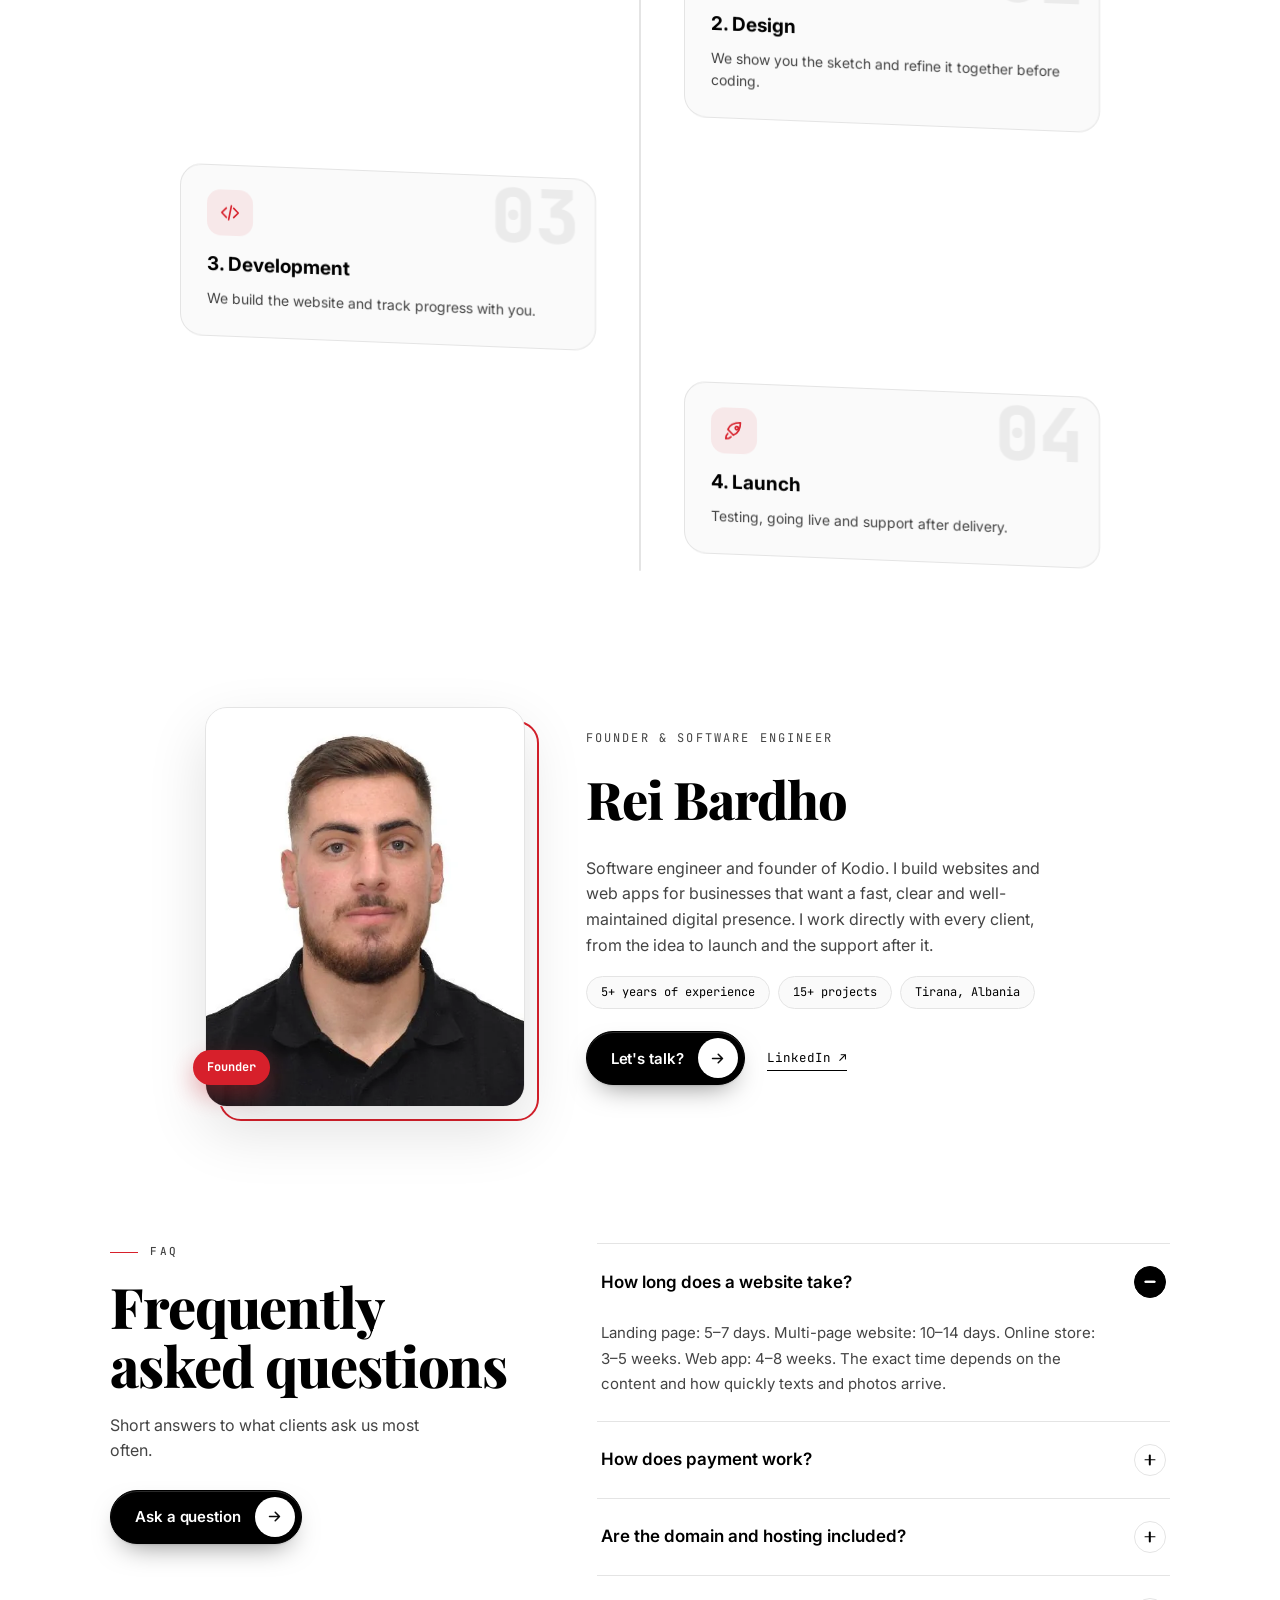
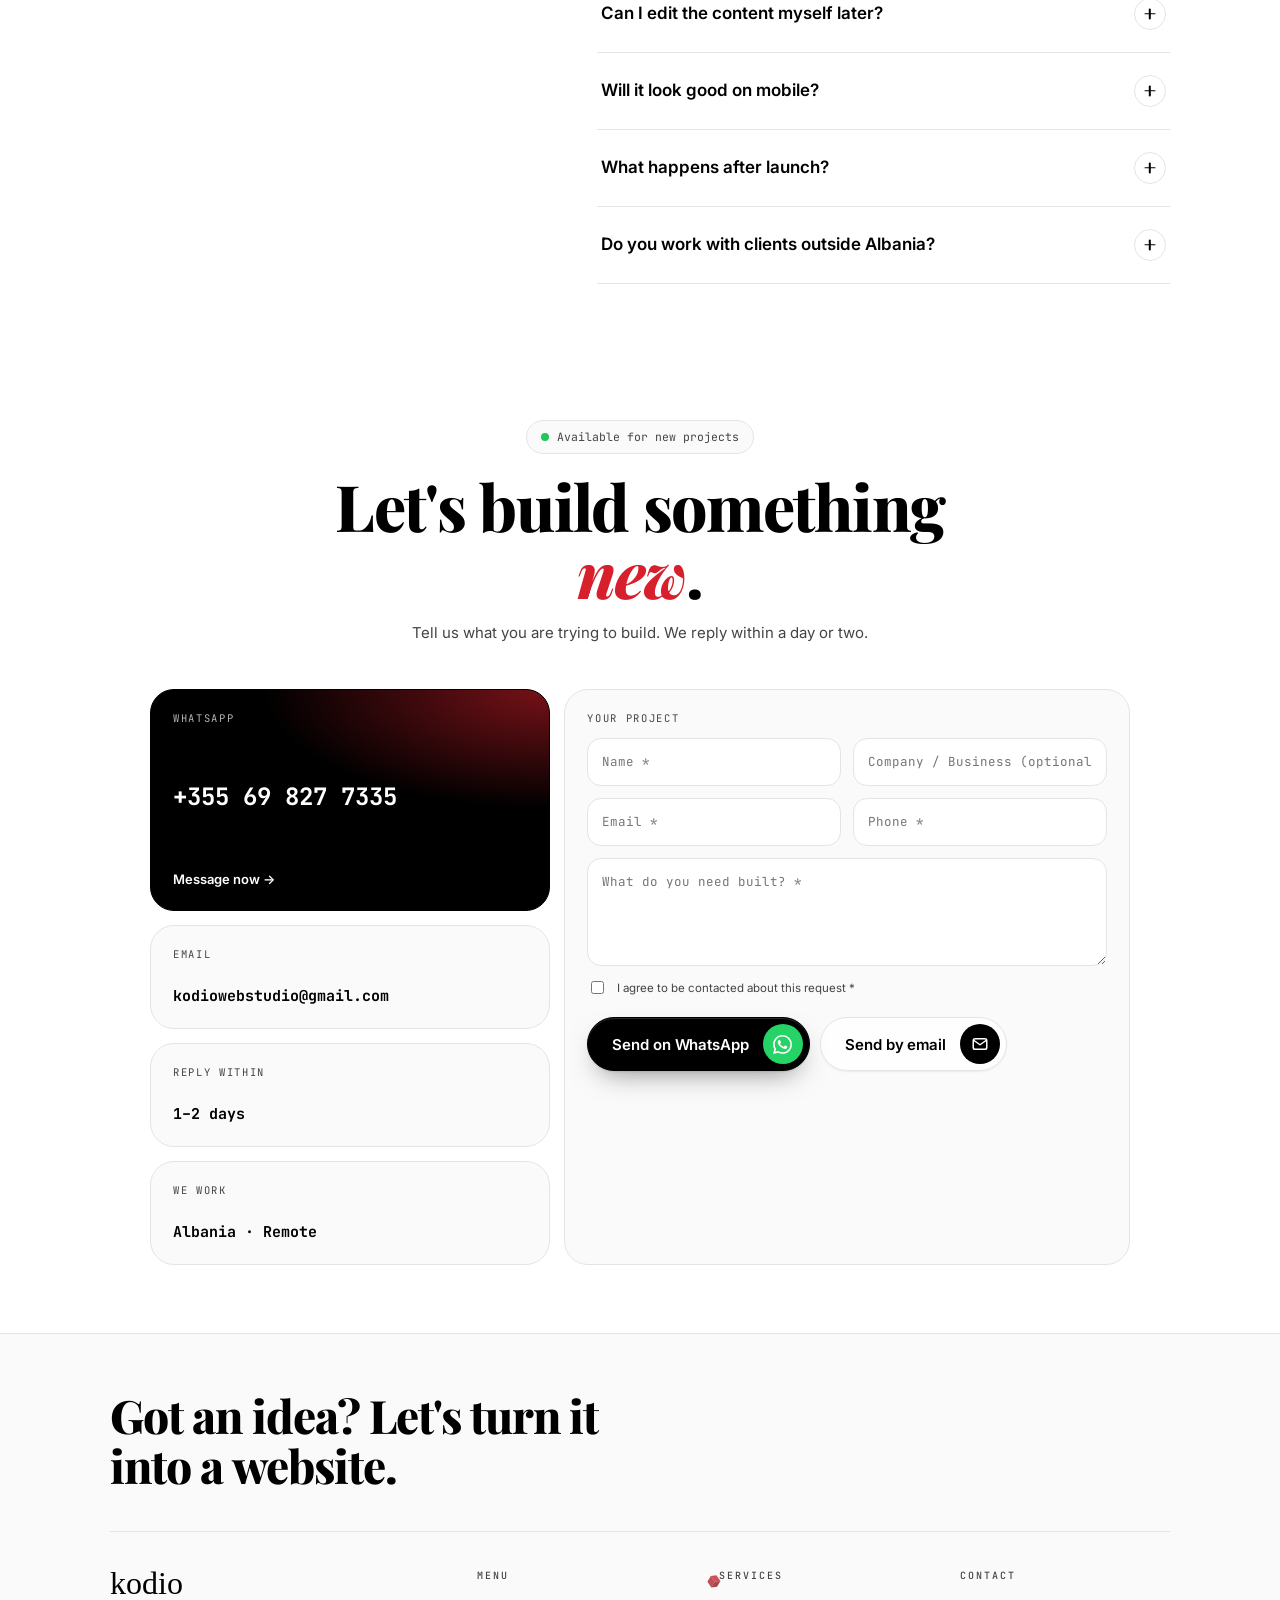
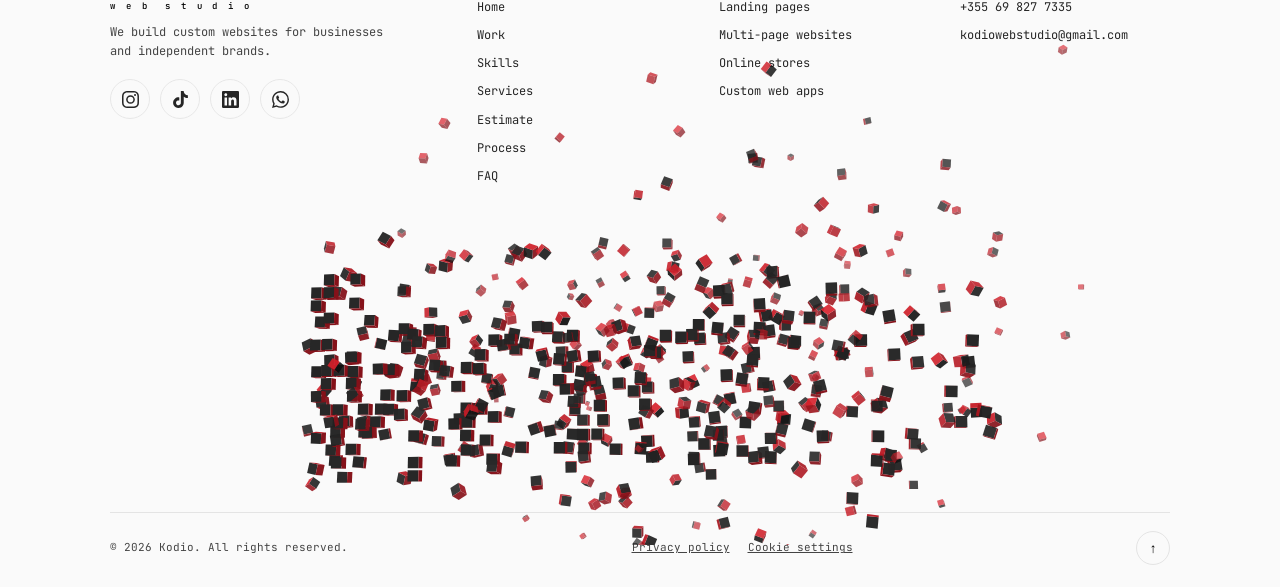
==== commit b46b3f37: "Kubet ndjekin scroll-in" ====
--- a/docs/index.html
+++ b/docs/index.html
@@ -67,39 +67,39 @@
       } catch (e) {}
     </script>
     <!-- Tema (e çelët / e errët): ngarkohet para CSS-it që faqja të hapet direkt me temën e zgjedhur -->
-    <script src="js/core/theme.js?v=20261120e"></script>
+    <script src="js/core/theme.js?v=20261120g"></script>
     <title>Kodio – Web & Software Engineering</title>
     <link
       href="https://fonts.googleapis.com/css2?family=Inter:wght@400;500;600;700;800&family=JetBrains+Mono:wght@500;700;800&family=Playfair+Display:wght@700;800&display=swap"
       rel="stylesheet"
     />
-    <link rel="stylesheet" href="css/base.css?v=20261120e" />
-    <link rel="stylesheet" href="css/components.css?v=20261120e" />
-    <link rel="stylesheet" href="css/header.css?v=20261120e" />
-    <link rel="stylesheet" href="css/intro.css?v=20261120e" />
-    <link rel="stylesheet" href="css/hero.css?v=20261120e" />
-    <link rel="stylesheet" href="css/robot.css?v=20261120e" />
-    <link rel="stylesheet" href="css/mockup.css?v=20261120e" />
-    <link rel="stylesheet" href="css/before-after.css?v=20261120e" />
-    <link rel="stylesheet" href="css/features.css?v=20261120e" />
-    <link rel="stylesheet" href="css/globe.css?v=20261120e" />
-    <link rel="stylesheet" href="css/tech.css?v=20261120e" />
-    <link rel="stylesheet" href="css/projects.css?v=20261120e" />
-    <link rel="stylesheet" href="css/pricing.css?v=20261120e" />
-    <link rel="stylesheet" href="css/estimator.css?v=20261120e" />
-    <link rel="stylesheet" href="css/founder.css?v=20261120e" />
-    <link rel="stylesheet" href="css/contact.css?v=20261120e" />
-    <link rel="stylesheet" href="css/footer.css?v=20261120e" />
-    <link rel="stylesheet" href="css/process.css?v=20261120e" />
-    <link rel="stylesheet" href="css/trail.css?v=20261120e" />
-    <link rel="stylesheet" href="css/cookies.css?v=20261120e" />
-    <link rel="stylesheet" href="css/marquee.css?v=20261120e" />
-    <link rel="stylesheet" href="css/faq.css?v=20261120e" />
-    <link rel="stylesheet" href="css/buttons.css?v=20261120e" />
-    <link rel="stylesheet" href="css/theme-toggle.css?v=20261120e" />
-    <link rel="stylesheet" href="css/whatsapp-float.css?v=20261120e" />
-    <link rel="stylesheet" href="css/language.css?v=20261120e" />
-    <link rel="stylesheet" href="css/cursor.css?v=20261120e" />
+    <link rel="stylesheet" href="css/base.css?v=20261120g" />
+    <link rel="stylesheet" href="css/components.css?v=20261120g" />
+    <link rel="stylesheet" href="css/header.css?v=20261120g" />
+    <link rel="stylesheet" href="css/intro.css?v=20261120g" />
+    <link rel="stylesheet" href="css/hero.css?v=20261120g" />
+    <link rel="stylesheet" href="css/robot.css?v=20261120g" />
+    <link rel="stylesheet" href="css/mockup.css?v=20261120g" />
+    <link rel="stylesheet" href="css/before-after.css?v=20261120g" />
+    <link rel="stylesheet" href="css/features.css?v=20261120g" />
+    <link rel="stylesheet" href="css/globe.css?v=20261120g" />
+    <link rel="stylesheet" href="css/tech.css?v=20261120g" />
+    <link rel="stylesheet" href="css/projects.css?v=20261120g" />
+    <link rel="stylesheet" href="css/pricing.css?v=20261120g" />
+    <link rel="stylesheet" href="css/estimator.css?v=20261120g" />
+    <link rel="stylesheet" href="css/founder.css?v=20261120g" />
+    <link rel="stylesheet" href="css/contact.css?v=20261120g" />
+    <link rel="stylesheet" href="css/footer.css?v=20261120g" />
+    <link rel="stylesheet" href="css/process.css?v=20261120g" />
+    <link rel="stylesheet" href="css/trail.css?v=20261120g" />
+    <link rel="stylesheet" href="css/cookies.css?v=20261120g" />
+    <link rel="stylesheet" href="css/marquee.css?v=20261120g" />
+    <link rel="stylesheet" href="css/faq.css?v=20261120g" />
+    <link rel="stylesheet" href="css/buttons.css?v=20261120g" />
+    <link rel="stylesheet" href="css/theme-toggle.css?v=20261120g" />
+    <link rel="stylesheet" href="css/whatsapp-float.css?v=20261120g" />
+    <link rel="stylesheet" href="css/language.css?v=20261120g" />
+    <link rel="stylesheet" href="css/cursor.css?v=20261120g" />
   </head>
   <body>
     <canvas id="trail" aria-hidden="true"></canvas>
@@ -1237,36 +1237,36 @@
         <div class="vcap" id="vcap"></div>
       </div>
     </div>
-    <script src="js/config.js?v=20261120e"></script>
-    <script src="js/data/languages.js?v=20261120e"></script>
-    <script src="js/data/world.js?v=20261120e"></script>
-    <script src="js/data/sites.js?v=20261120e"></script>
-    <script src="js/data/pricing.js?v=20261120e"></script>
-    <script src="js/core/kodio.js?v=20261120e"></script>
-    <script src="js/core/i18n.js?v=20261120e"></script>
-    <script src="js/core/whatsapp.js?v=20261120e"></script>
-    <script src="js/modules/header.js?v=20261120e"></script>
-    <script src="js/modules/intro.js?v=20261120e"></script>
-    <script src="js/modules/reveal.js?v=20261120e"></script>
-    <script src="js/modules/network.js?v=20261120e"></script>
-    <script src="js/modules/mockup.js?v=20261120e"></script>
-    <script src="js/modules/globe.js?v=20261120e"></script>
-    <script src="js/modules/robot.js?v=20261120e"></script>
-    <script src="js/modules/projects.js?v=20261120e"></script>
-    <script src="js/modules/pricing.js?v=20261120e"></script>
-    <script src="js/modules/estimator.js?v=20261120e"></script>
-    <script src="js/modules/contact.js?v=20261120e"></script>
-    <script src="js/modules/footer.js?v=20261120e"></script>
-    <script src="js/modules/tech.js?v=20261120e"></script>
-    <script src="js/modules/process.js?v=20261120e"></script>
-    <script src="js/modules/trail.js?v=20261120e"></script>
-    <script src="js/modules/cookies.js?v=20261120e"></script>
-    <script src="js/modules/marquee.js?v=20261120e"></script>
-    <script src="js/modules/magnetic.js?v=20261120e"></script>
-    <script src="js/modules/spotlight.js?v=20261120e"></script>
-    <script src="js/modules/wordmark.js?v=20261120e"></script>
-    <script src="js/modules/cursor.js?v=20261120e"></script>
-    <script src="js/main.js?v=20261120e"></script>
+    <script src="js/config.js?v=20261120g"></script>
+    <script src="js/data/languages.js?v=20261120g"></script>
+    <script src="js/data/world.js?v=20261120g"></script>
+    <script src="js/data/sites.js?v=20261120g"></script>
+    <script src="js/data/pricing.js?v=20261120g"></script>
+    <script src="js/core/kodio.js?v=20261120g"></script>
+    <script src="js/core/i18n.js?v=20261120g"></script>
+    <script src="js/core/whatsapp.js?v=20261120g"></script>
+    <script src="js/modules/header.js?v=20261120g"></script>
+    <script src="js/modules/intro.js?v=20261120g"></script>
+    <script src="js/modules/reveal.js?v=20261120g"></script>
+    <script src="js/modules/network.js?v=20261120g"></script>
+    <script src="js/modules/mockup.js?v=20261120g"></script>
+    <script src="js/modules/globe.js?v=20261120g"></script>
+    <script src="js/modules/robot.js?v=20261120g"></script>
+    <script src="js/modules/projects.js?v=20261120g"></script>
+    <script src="js/modules/pricing.js?v=20261120g"></script>
+    <script src="js/modules/estimator.js?v=20261120g"></script>
+    <script src="js/modules/contact.js?v=20261120g"></script>
+    <script src="js/modules/footer.js?v=20261120g"></script>
+    <script src="js/modules/tech.js?v=20261120g"></script>
+    <script src="js/modules/process.js?v=20261120g"></script>
+    <script src="js/modules/trail.js?v=20261120g"></script>
+    <script src="js/modules/cookies.js?v=20261120g"></script>
+    <script src="js/modules/marquee.js?v=20261120g"></script>
+    <script src="js/modules/magnetic.js?v=20261120g"></script>
+    <script src="js/modules/spotlight.js?v=20261120g"></script>
+    <script src="js/modules/wordmark.js?v=20261120g"></script>
+    <script src="js/modules/cursor.js?v=20261120g"></script>
+    <script src="js/main.js?v=20261120g"></script>
     <!-- Cloudflare Web Analytics: statistika anonime të vizitave, pa cookies (shih privacy.html) -->
     <script
       type="module"
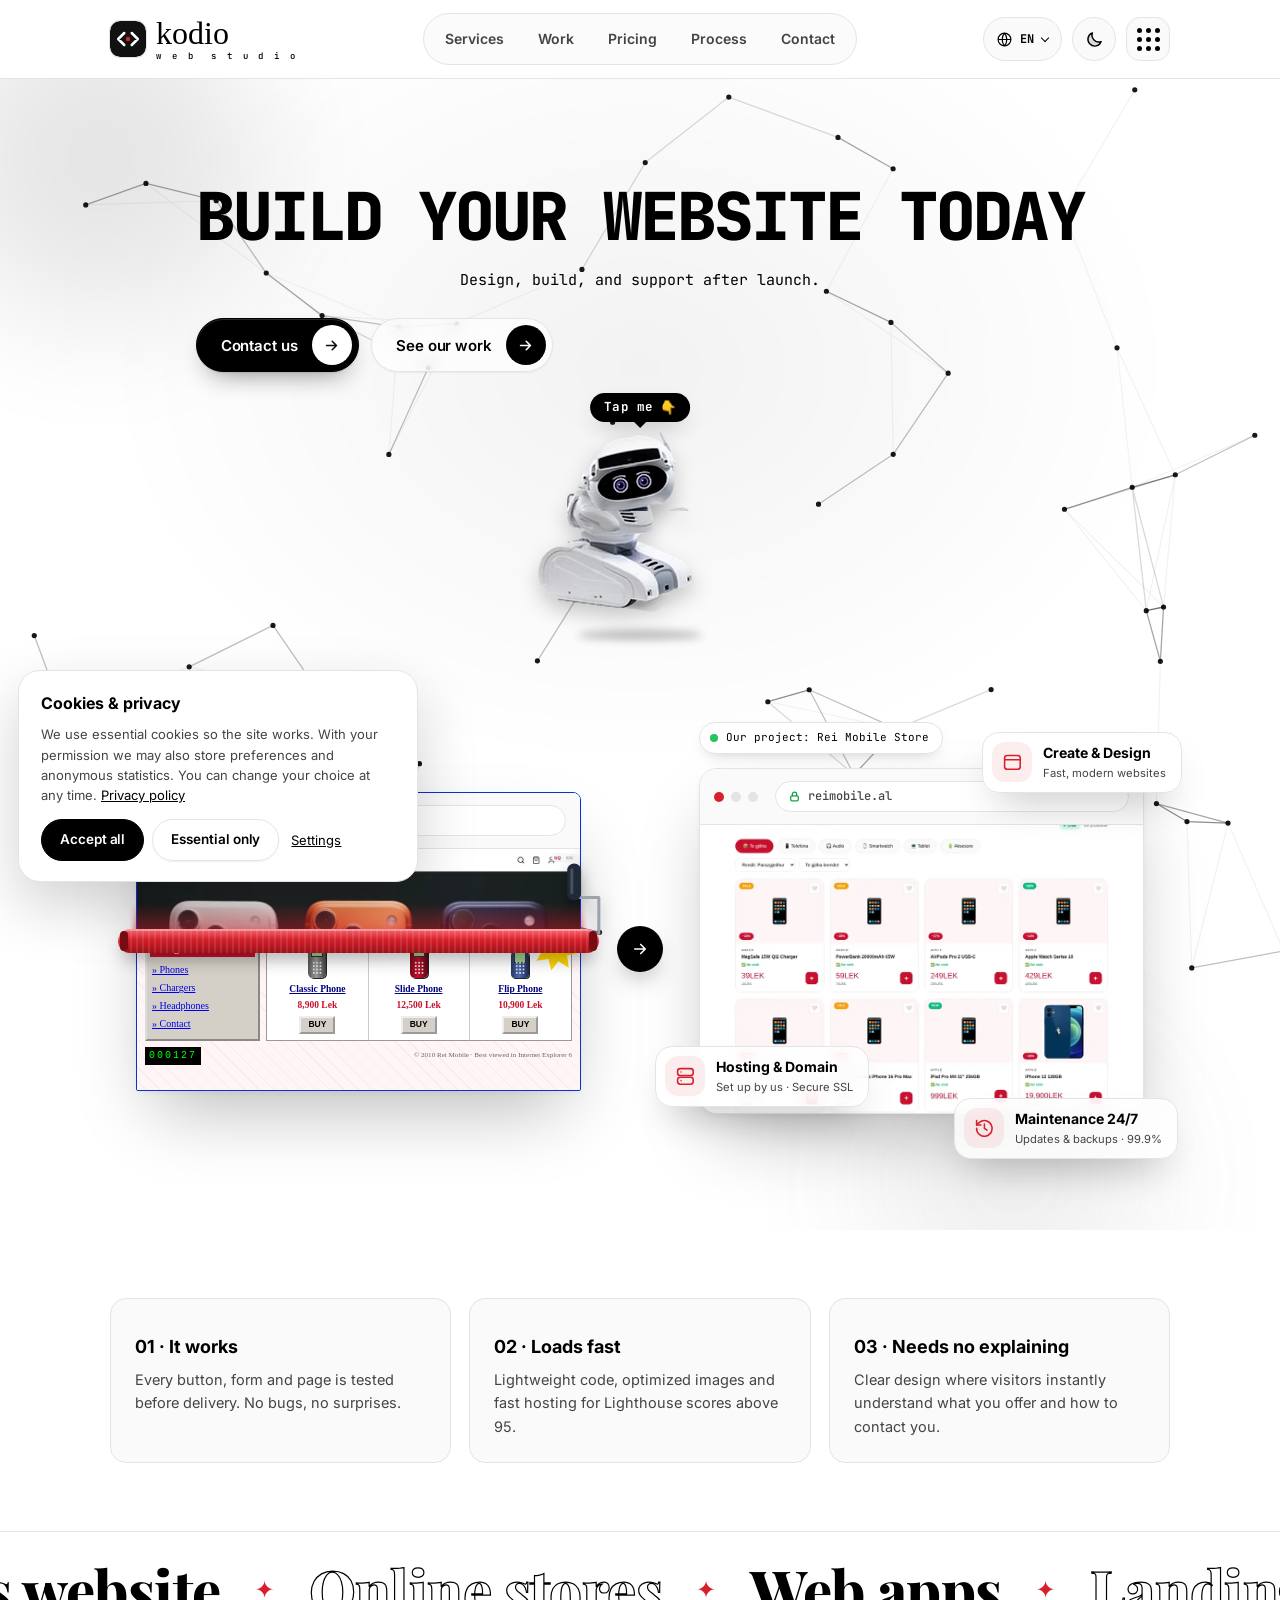
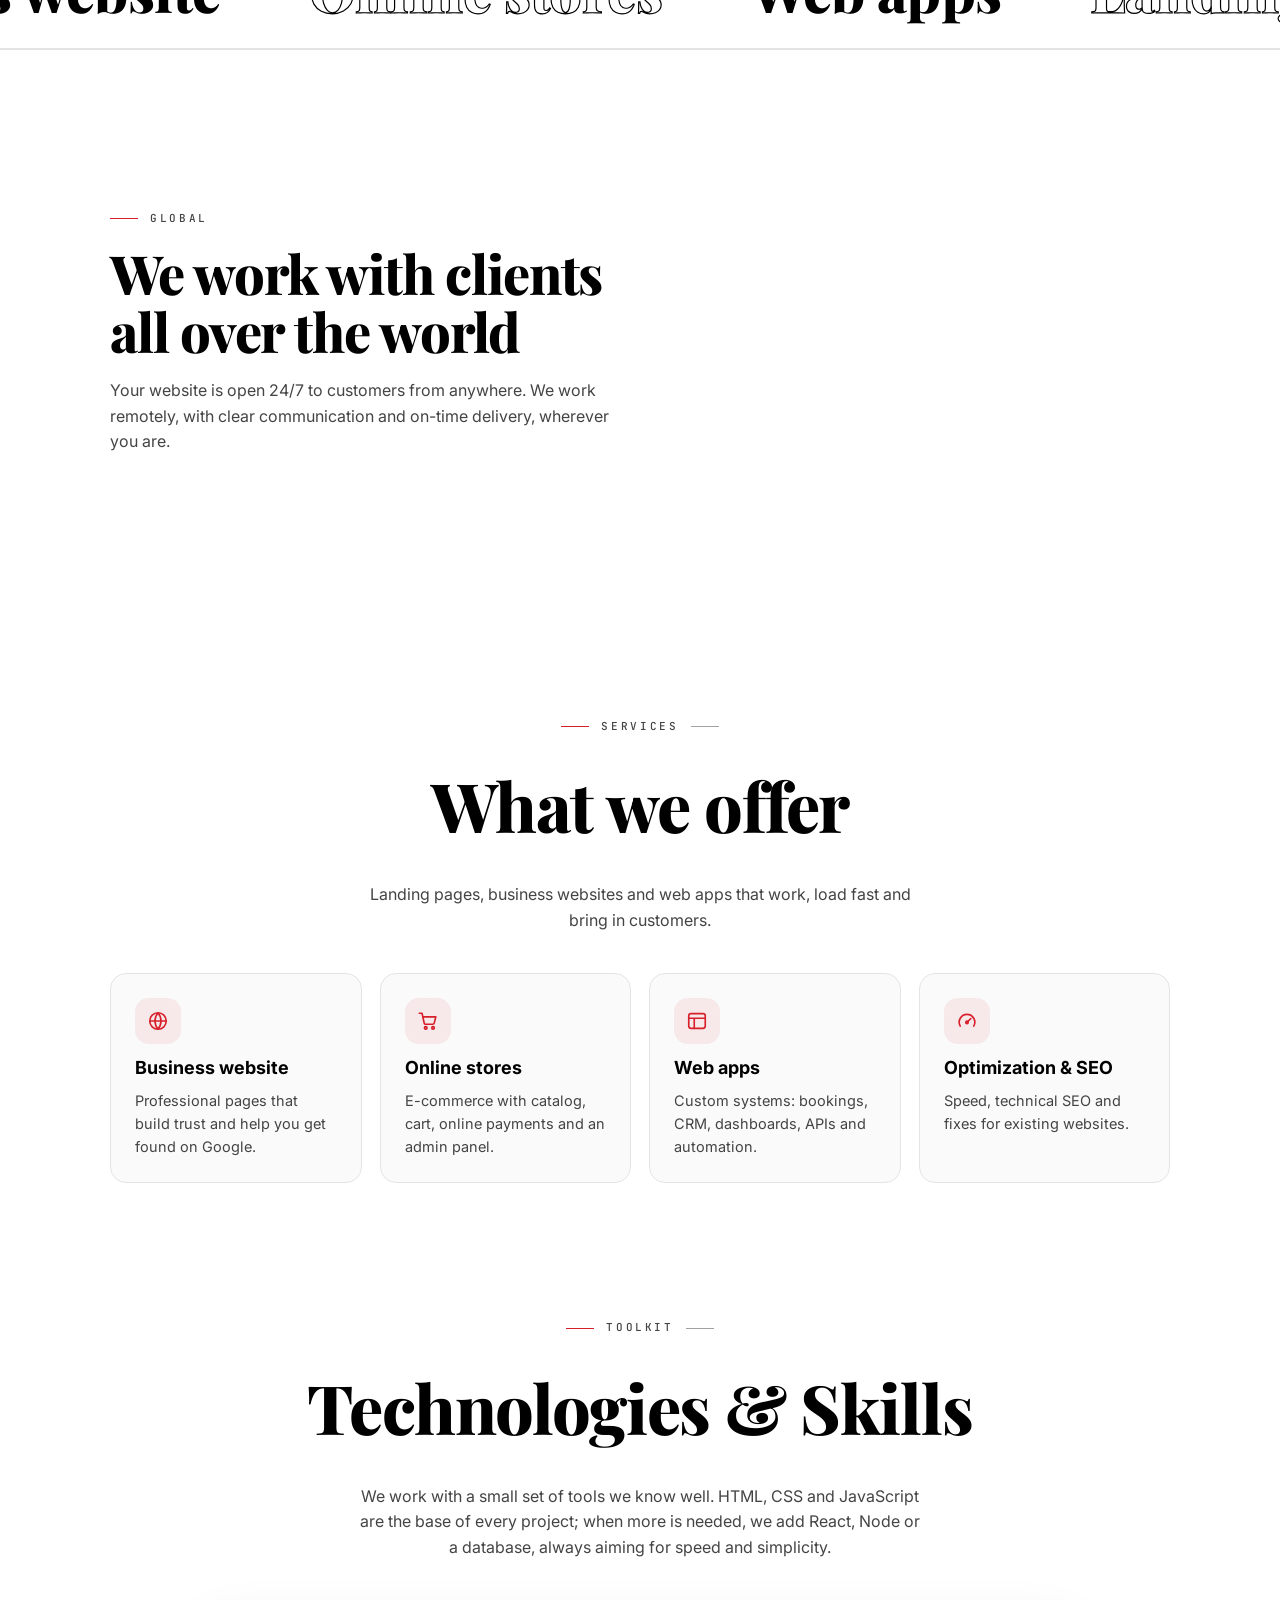
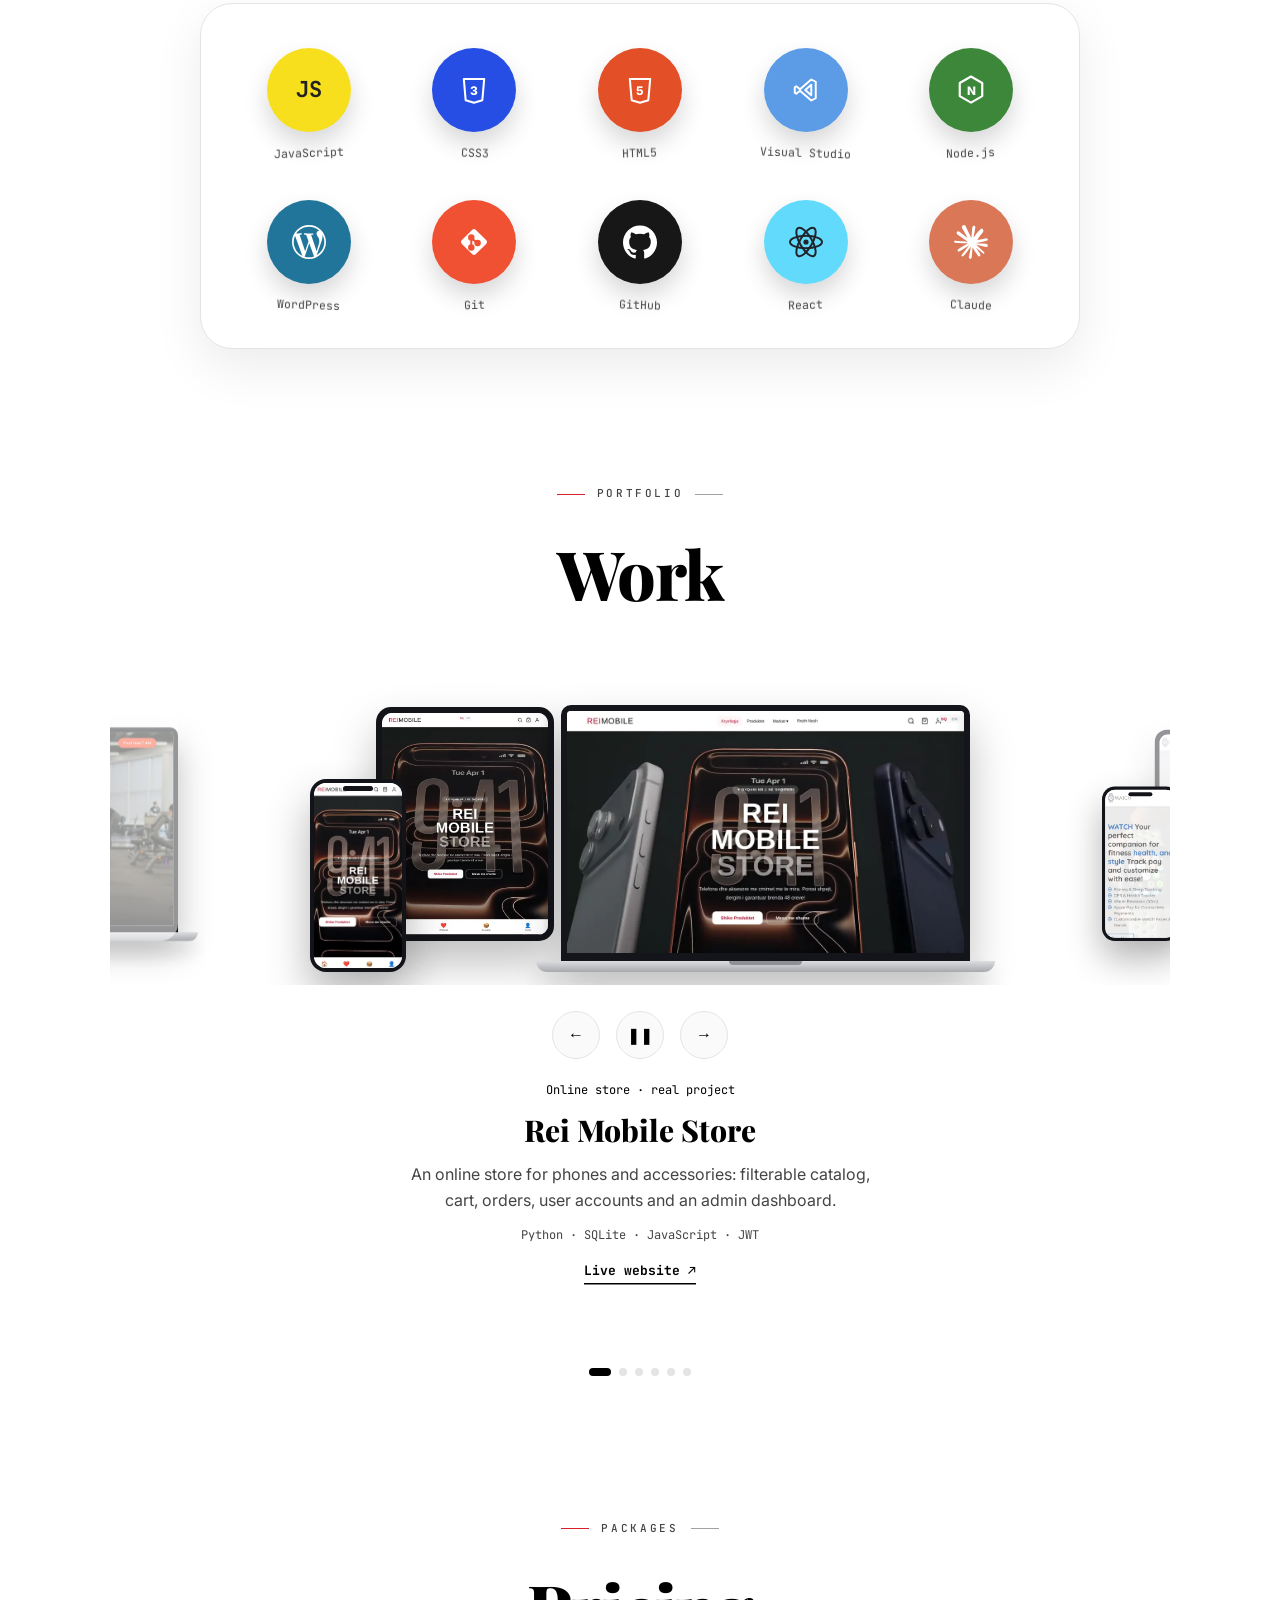
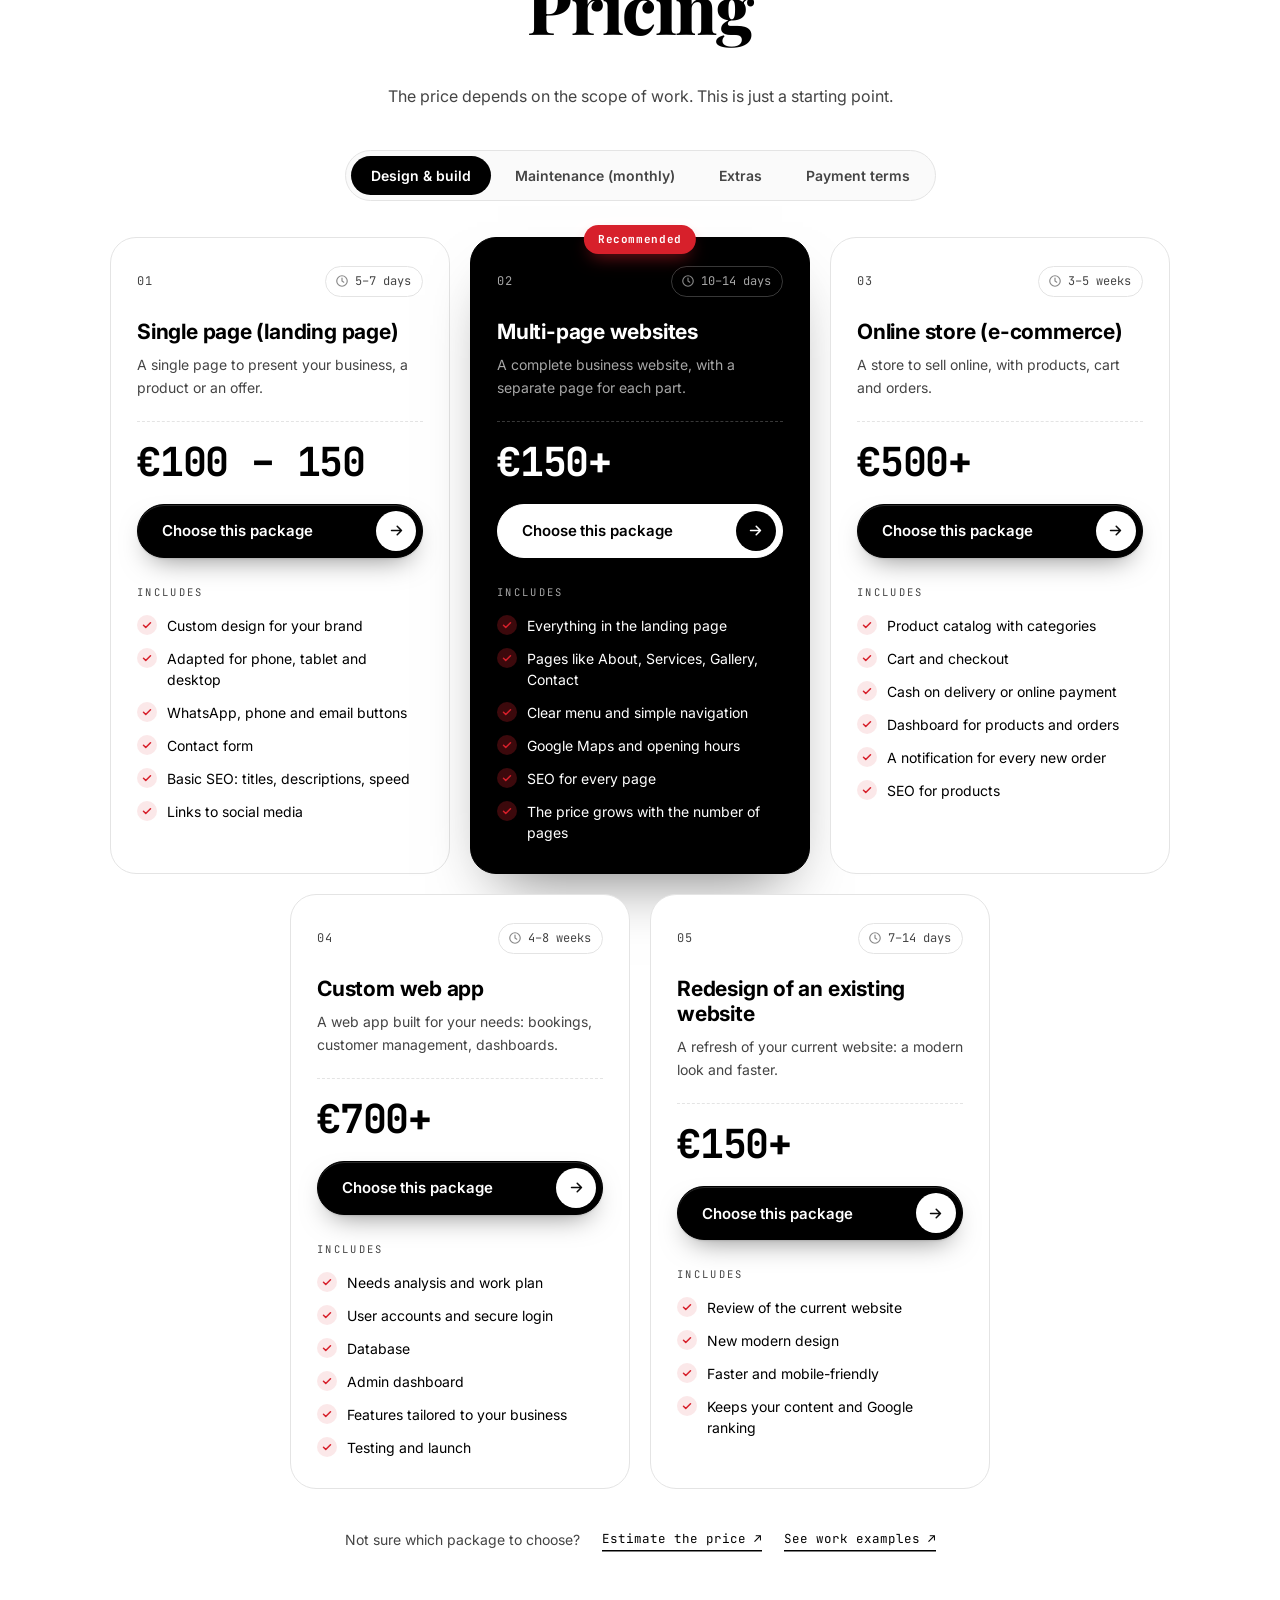
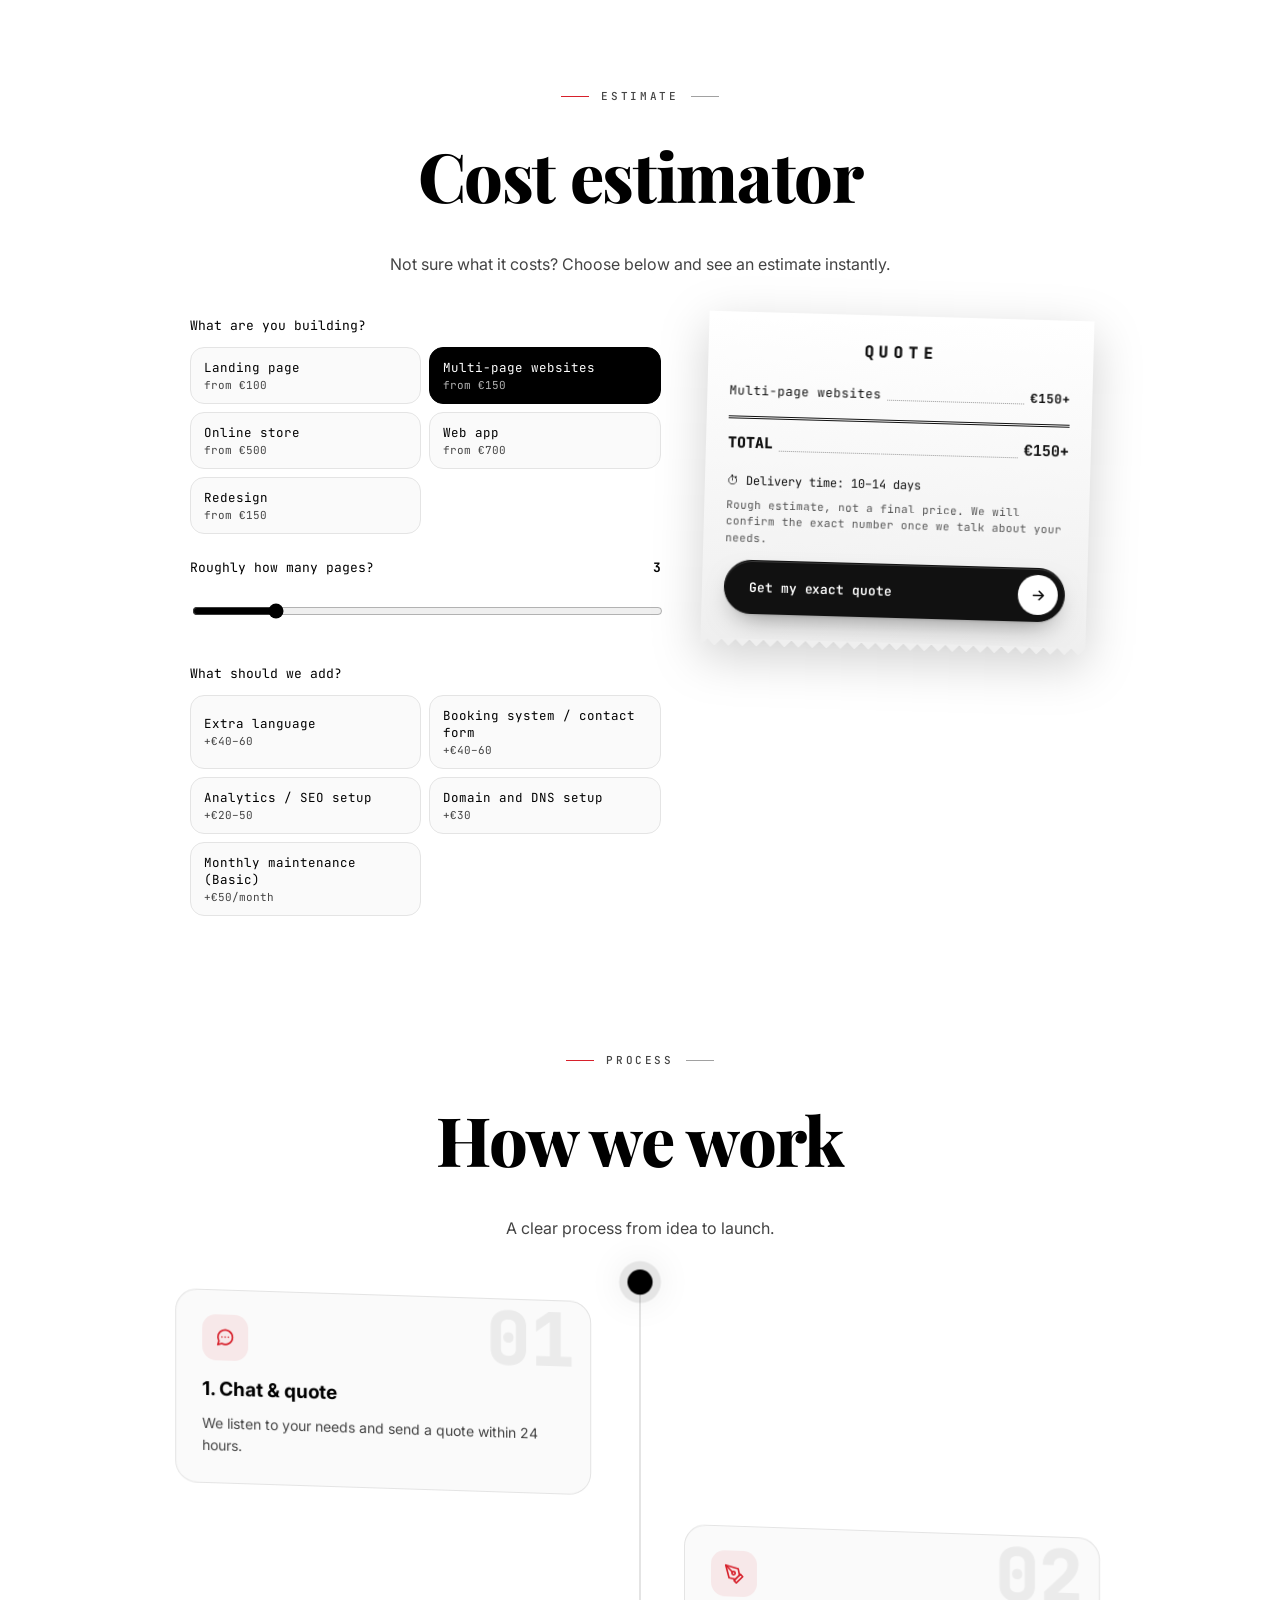
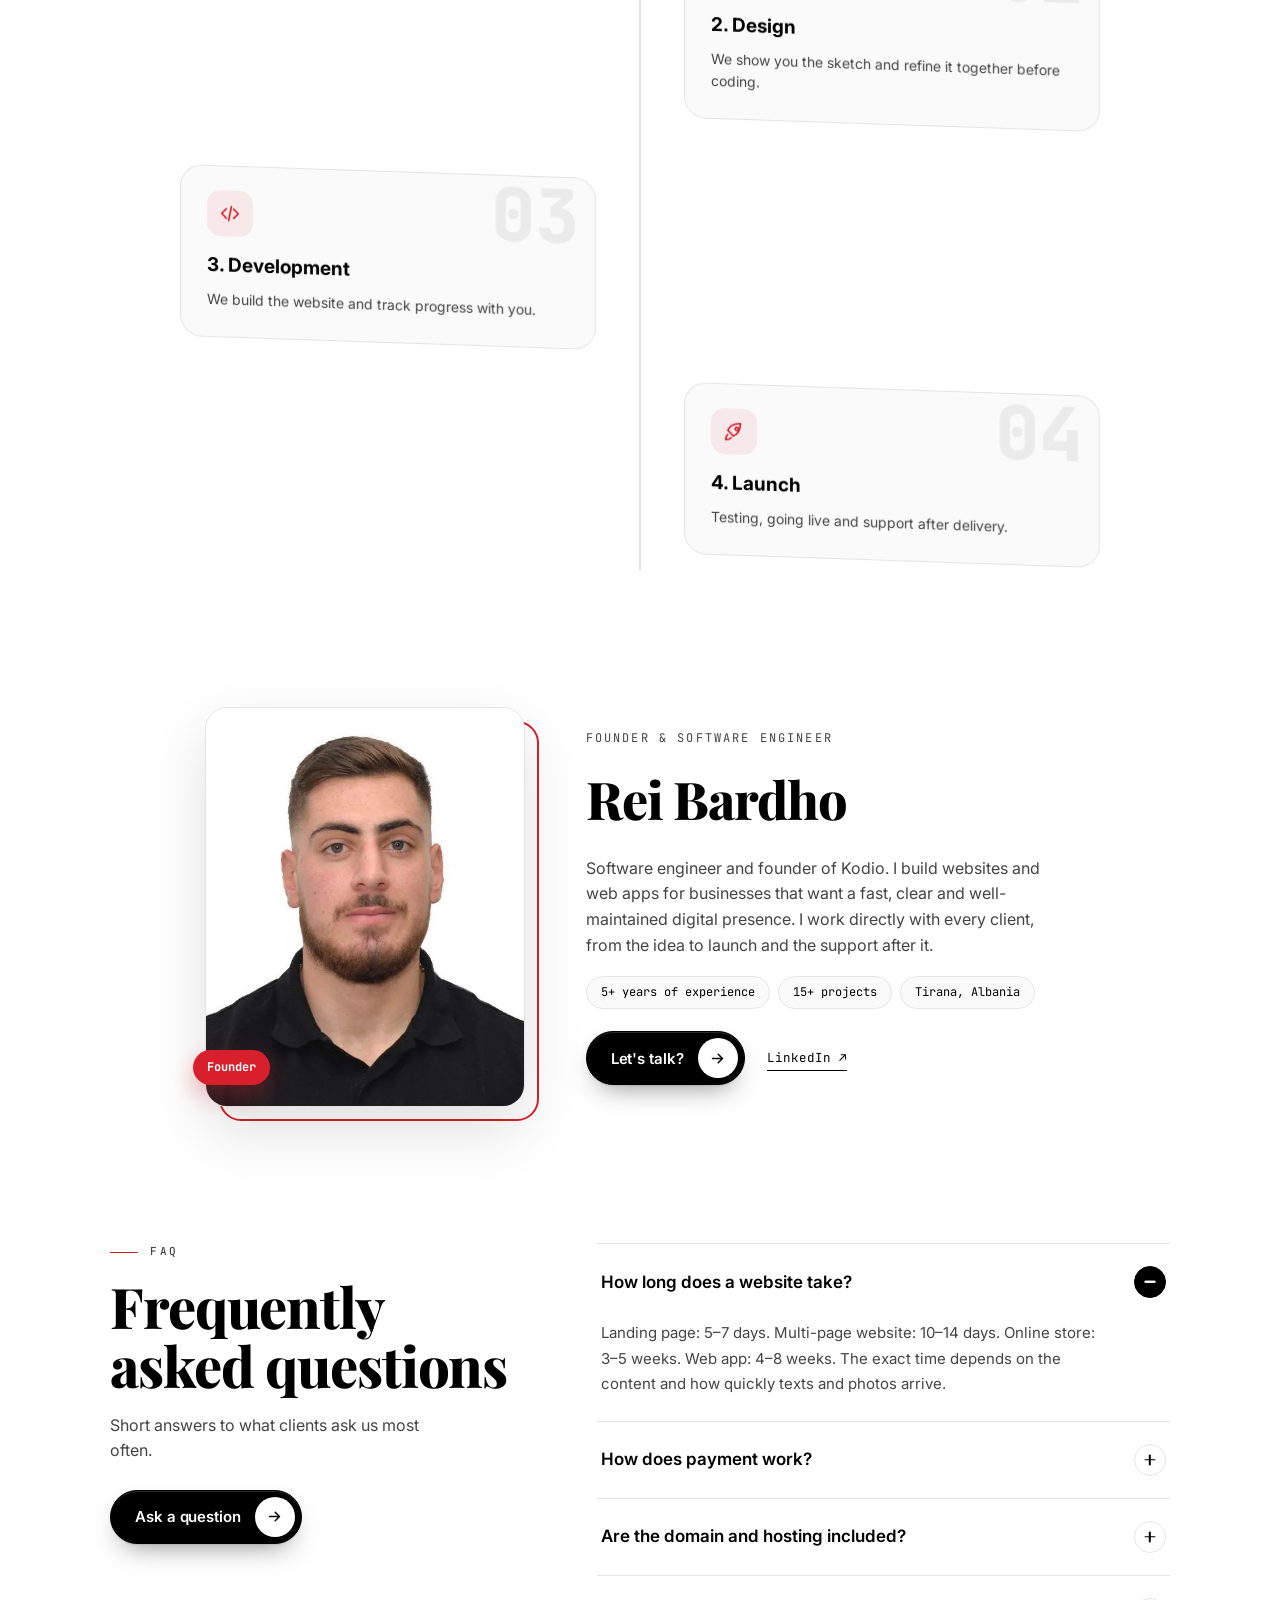
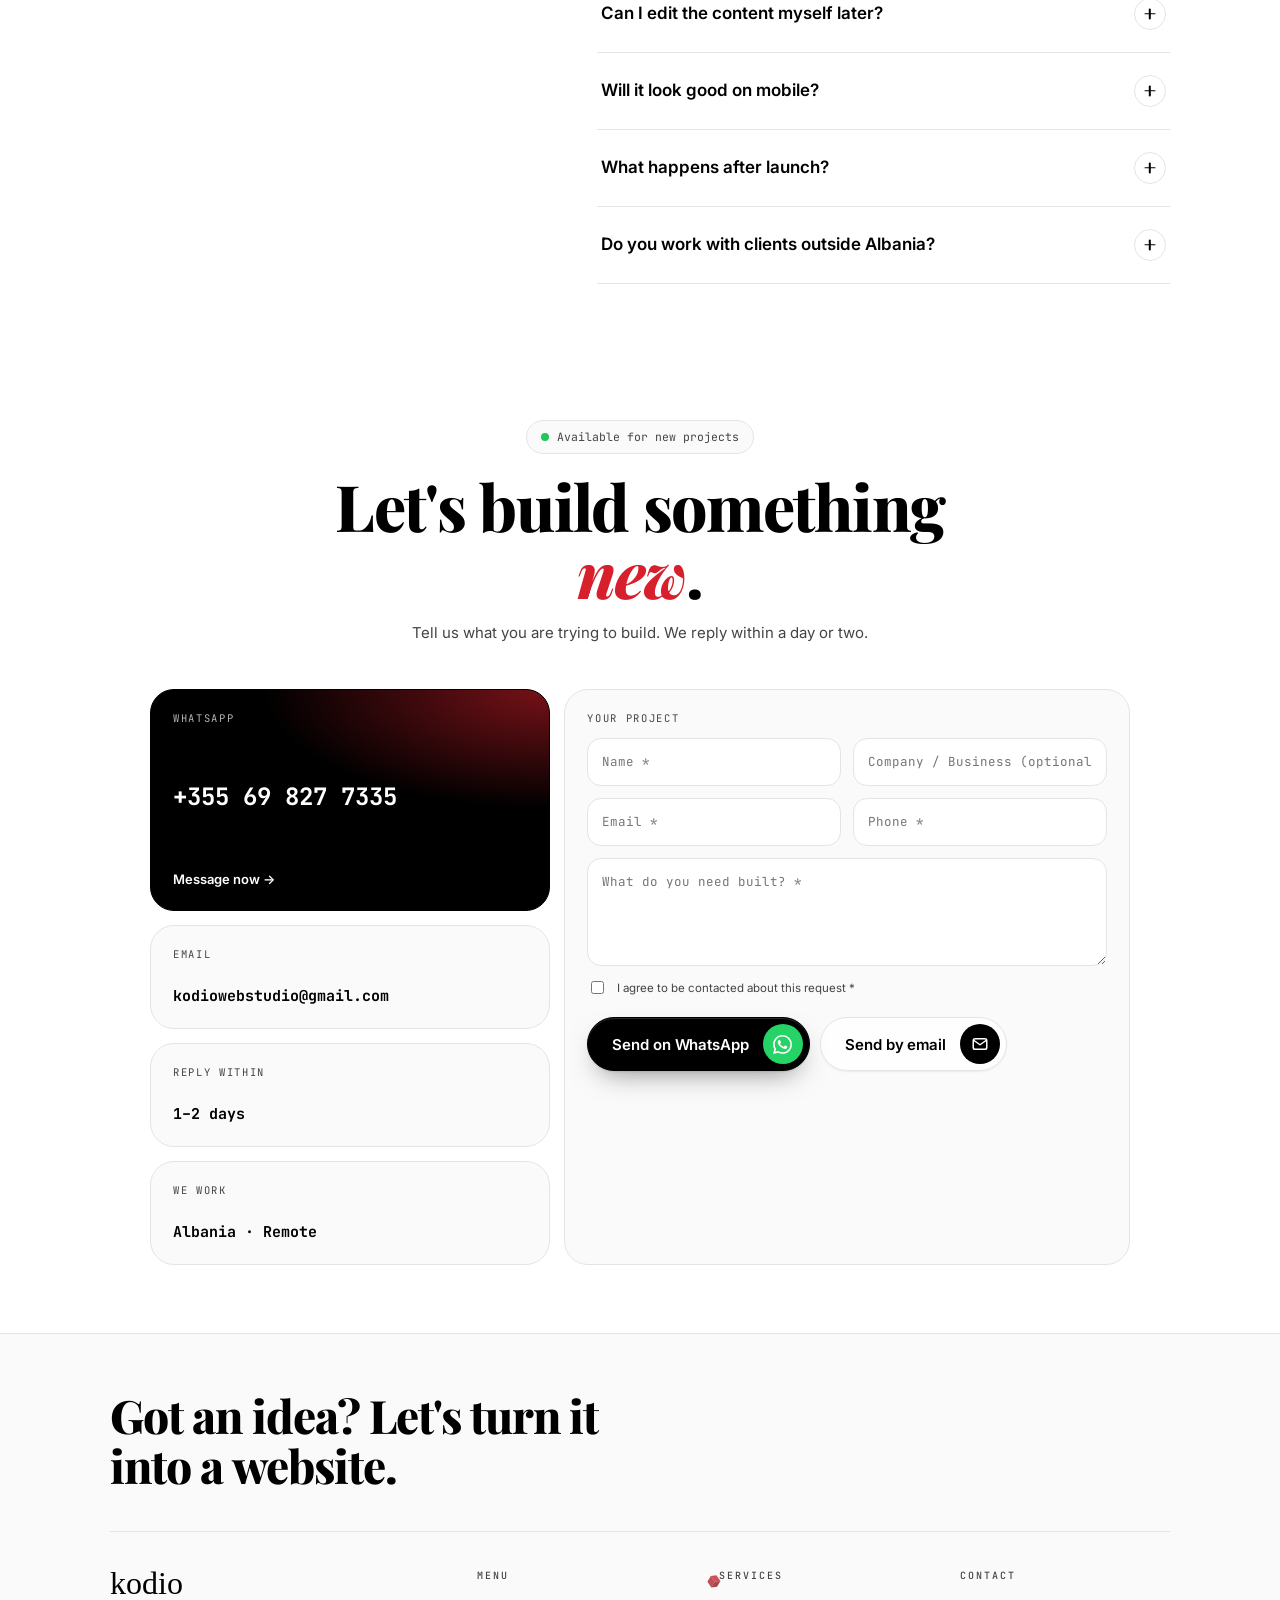
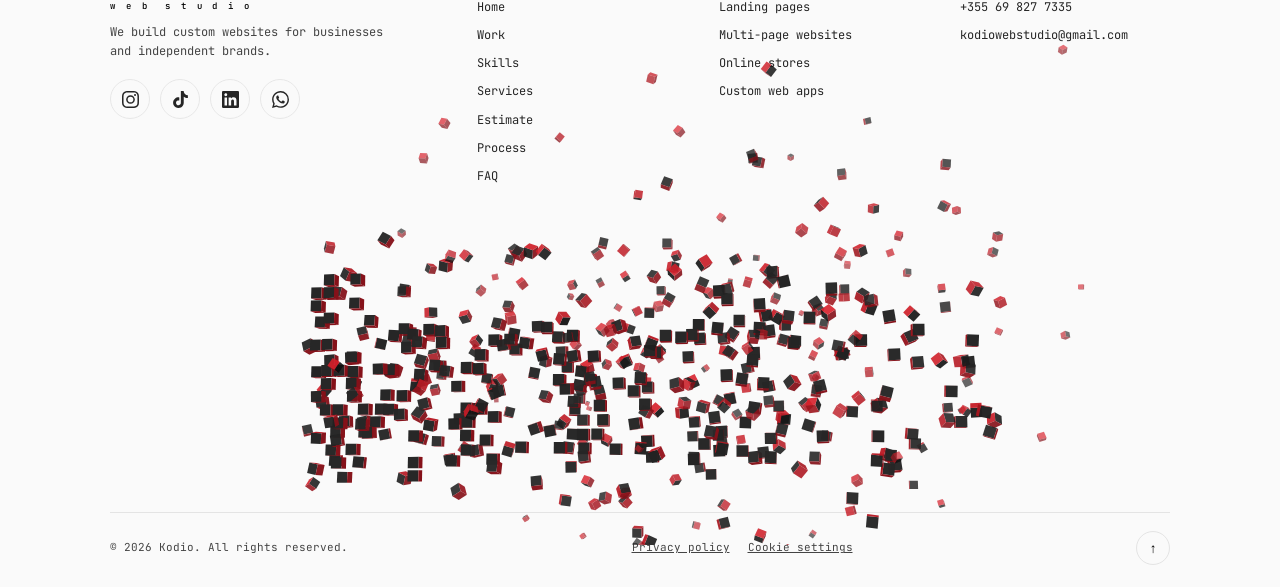
==== commit 4b49c82f: "Faqja nuk kercen" ====
--- a/docs/index.html
+++ b/docs/index.html
@@ -65,41 +65,94 @@
         if (sessionStorage.getItem("kodio_intro"))
           document.documentElement.classList.add("no-intro");
       } catch (e) {}
+      // Pas refresh / "Back" faqja kthehet te vendi ku ishte nga js/main.js, pasi janë ndërtuar seksionet.
+      // (Kur e bën shfletuesi vetë, e bën më herët dhe faqja "kërcen": Cloudflare e sheh si CLS.)
+      try {
+        history.scrollRestoration = "manual";
+      } catch (e) {}
     </script>
     <!-- Tema (e çelët / e errët): ngarkohet para CSS-it që faqja të hapet direkt me temën e zgjedhur -->
-    <script src="js/core/theme.js?v=20261120g"></script>
+    <script src="js/core/theme.js?v=20261120h"></script>
+    <!-- Gjuhët: ngarkohen këtu lart, që përkthimi i vizitorit të nisë të shkarkohet që në fillim -->
+    <script src="js/data/languages.js?v=20261120h"></script>
+    <script>
+      // Nëse faqja do hapet në një gjuhë tjetër (si K.startLang te js/core/i18n.js), tekstet fshihen
+      // derisa të përkthehen (klasa lg-wait), që të mos dalë shqip e pastaj të "kërcejë" (CLS).
+      // Përkthimi shkarkohet që tani dhe zbatohet sapo të jetë gati (K.earlyLang).
+      (function () {
+        var codes = window.KODIO_LANGS.map(function (x) {
+            return x.code;
+          }),
+          l = null,
+          i,
+          c;
+        try {
+          l = sessionStorage.getItem("kodio_lang") || localStorage.getItem("kodio_lang");
+        } catch (e) {}
+        if (codes.indexOf(l) < 0) {
+          l = "sq";
+          var nav =
+            navigator.languages && navigator.languages.length
+              ? navigator.languages
+              : [navigator.language || "sq"];
+          for (i = 0; i < nav.length; i++) {
+            c = String(nav[i]).slice(0, 2).toLowerCase();
+            if (codes.indexOf(c) > -1) {
+              l = c;
+              break;
+            }
+          }
+        }
+        if (l === "sq") return;
+        var root = document.documentElement,
+          v = document.querySelector('script[src*="languages.js"]').src.split("?v=")[1] || "",
+          s = document.createElement("script");
+        root.classList.add("lg-wait");
+        s.async = true;
+        s.fetchPriority = "high"; // para fotove, që tekstet të shfaqen sa më shpejt
+        s.src = "js/data/lang/" + l + ".js?v=" + v;
+        s.onload = function () {
+          if (window.Kodio && window.Kodio.earlyLang) window.Kodio.earlyLang();
+        };
+        document.head.appendChild(s);
+        // siguri: nëse përkthimi vonon shumë, shfaqe faqen gjithsesi
+        setTimeout(function () {
+          root.classList.remove("lg-wait");
+        }, 3500);
+      })();
+    </script>
     <title>Kodio – Web & Software Engineering</title>
     <link
       href="https://fonts.googleapis.com/css2?family=Inter:wght@400;500;600;700;800&family=JetBrains+Mono:wght@500;700;800&family=Playfair+Display:wght@700;800&display=swap"
       rel="stylesheet"
     />
-    <link rel="stylesheet" href="css/base.css?v=20261120g" />
-    <link rel="stylesheet" href="css/components.css?v=20261120g" />
-    <link rel="stylesheet" href="css/header.css?v=20261120g" />
-    <link rel="stylesheet" href="css/intro.css?v=20261120g" />
-    <link rel="stylesheet" href="css/hero.css?v=20261120g" />
-    <link rel="stylesheet" href="css/robot.css?v=20261120g" />
-    <link rel="stylesheet" href="css/mockup.css?v=20261120g" />
-    <link rel="stylesheet" href="css/before-after.css?v=20261120g" />
-    <link rel="stylesheet" href="css/features.css?v=20261120g" />
-    <link rel="stylesheet" href="css/globe.css?v=20261120g" />
-    <link rel="stylesheet" href="css/tech.css?v=20261120g" />
-    <link rel="stylesheet" href="css/projects.css?v=20261120g" />
-    <link rel="stylesheet" href="css/pricing.css?v=20261120g" />
-    <link rel="stylesheet" href="css/estimator.css?v=20261120g" />
-    <link rel="stylesheet" href="css/founder.css?v=20261120g" />
-    <link rel="stylesheet" href="css/contact.css?v=20261120g" />
-    <link rel="stylesheet" href="css/footer.css?v=20261120g" />
-    <link rel="stylesheet" href="css/process.css?v=20261120g" />
-    <link rel="stylesheet" href="css/trail.css?v=20261120g" />
-    <link rel="stylesheet" href="css/cookies.css?v=20261120g" />
-    <link rel="stylesheet" href="css/marquee.css?v=20261120g" />
-    <link rel="stylesheet" href="css/faq.css?v=20261120g" />
-    <link rel="stylesheet" href="css/buttons.css?v=20261120g" />
-    <link rel="stylesheet" href="css/theme-toggle.css?v=20261120g" />
-    <link rel="stylesheet" href="css/whatsapp-float.css?v=20261120g" />
-    <link rel="stylesheet" href="css/language.css?v=20261120g" />
-    <link rel="stylesheet" href="css/cursor.css?v=20261120g" />
+    <link rel="stylesheet" href="css/base.css?v=20261120h" />
+    <link rel="stylesheet" href="css/components.css?v=20261120h" />
+    <link rel="stylesheet" href="css/header.css?v=20261120h" />
+    <link rel="stylesheet" href="css/intro.css?v=20261120h" />
+    <link rel="stylesheet" href="css/hero.css?v=20261120h" />
+    <link rel="stylesheet" href="css/robot.css?v=20261120h" />
+    <link rel="stylesheet" href="css/mockup.css?v=20261120h" />
+    <link rel="stylesheet" href="css/before-after.css?v=20261120h" />
+    <link rel="stylesheet" href="css/features.css?v=20261120h" />
+    <link rel="stylesheet" href="css/globe.css?v=20261120h" />
+    <link rel="stylesheet" href="css/tech.css?v=20261120h" />
+    <link rel="stylesheet" href="css/projects.css?v=20261120h" />
+    <link rel="stylesheet" href="css/pricing.css?v=20261120h" />
+    <link rel="stylesheet" href="css/estimator.css?v=20261120h" />
+    <link rel="stylesheet" href="css/founder.css?v=20261120h" />
+    <link rel="stylesheet" href="css/contact.css?v=20261120h" />
+    <link rel="stylesheet" href="css/footer.css?v=20261120h" />
+    <link rel="stylesheet" href="css/process.css?v=20261120h" />
+    <link rel="stylesheet" href="css/trail.css?v=20261120h" />
+    <link rel="stylesheet" href="css/cookies.css?v=20261120h" />
+    <link rel="stylesheet" href="css/marquee.css?v=20261120h" />
+    <link rel="stylesheet" href="css/faq.css?v=20261120h" />
+    <link rel="stylesheet" href="css/buttons.css?v=20261120h" />
+    <link rel="stylesheet" href="css/theme-toggle.css?v=20261120h" />
+    <link rel="stylesheet" href="css/whatsapp-float.css?v=20261120h" />
+    <link rel="stylesheet" href="css/language.css?v=20261120h" />
+    <link rel="stylesheet" href="css/cursor.css?v=20261120h" />
   </head>
   <body>
     <canvas id="trail" aria-hidden="true"></canvas>
@@ -1237,36 +1290,35 @@
         <div class="vcap" id="vcap"></div>
       </div>
     </div>
-    <script src="js/config.js?v=20261120g"></script>
-    <script src="js/data/languages.js?v=20261120g"></script>
-    <script src="js/data/world.js?v=20261120g"></script>
-    <script src="js/data/sites.js?v=20261120g"></script>
-    <script src="js/data/pricing.js?v=20261120g"></script>
-    <script src="js/core/kodio.js?v=20261120g"></script>
-    <script src="js/core/i18n.js?v=20261120g"></script>
-    <script src="js/core/whatsapp.js?v=20261120g"></script>
-    <script src="js/modules/header.js?v=20261120g"></script>
-    <script src="js/modules/intro.js?v=20261120g"></script>
-    <script src="js/modules/reveal.js?v=20261120g"></script>
-    <script src="js/modules/network.js?v=20261120g"></script>
-    <script src="js/modules/mockup.js?v=20261120g"></script>
-    <script src="js/modules/globe.js?v=20261120g"></script>
-    <script src="js/modules/robot.js?v=20261120g"></script>
-    <script src="js/modules/projects.js?v=20261120g"></script>
-    <script src="js/modules/pricing.js?v=20261120g"></script>
-    <script src="js/modules/estimator.js?v=20261120g"></script>
-    <script src="js/modules/contact.js?v=20261120g"></script>
-    <script src="js/modules/footer.js?v=20261120g"></script>
-    <script src="js/modules/tech.js?v=20261120g"></script>
-    <script src="js/modules/process.js?v=20261120g"></script>
-    <script src="js/modules/trail.js?v=20261120g"></script>
-    <script src="js/modules/cookies.js?v=20261120g"></script>
-    <script src="js/modules/marquee.js?v=20261120g"></script>
-    <script src="js/modules/magnetic.js?v=20261120g"></script>
-    <script src="js/modules/spotlight.js?v=20261120g"></script>
-    <script src="js/modules/wordmark.js?v=20261120g"></script>
-    <script src="js/modules/cursor.js?v=20261120g"></script>
-    <script src="js/main.js?v=20261120g"></script>
+    <script src="js/config.js?v=20261120h"></script>
+    <script src="js/core/kodio.js?v=20261120h"></script>
+    <script src="js/core/i18n.js?v=20261120h"></script>
+    <script src="js/data/world.js?v=20261120h"></script>
+    <script src="js/data/sites.js?v=20261120h"></script>
+    <script src="js/data/pricing.js?v=20261120h"></script>
+    <script src="js/core/whatsapp.js?v=20261120h"></script>
+    <script src="js/modules/header.js?v=20261120h"></script>
+    <script src="js/modules/intro.js?v=20261120h"></script>
+    <script src="js/modules/reveal.js?v=20261120h"></script>
+    <script src="js/modules/network.js?v=20261120h"></script>
+    <script src="js/modules/mockup.js?v=20261120h"></script>
+    <script src="js/modules/globe.js?v=20261120h"></script>
+    <script src="js/modules/robot.js?v=20261120h"></script>
+    <script src="js/modules/projects.js?v=20261120h"></script>
+    <script src="js/modules/pricing.js?v=20261120h"></script>
+    <script src="js/modules/estimator.js?v=20261120h"></script>
+    <script src="js/modules/contact.js?v=20261120h"></script>
+    <script src="js/modules/footer.js?v=20261120h"></script>
+    <script src="js/modules/tech.js?v=20261120h"></script>
+    <script src="js/modules/process.js?v=20261120h"></script>
+    <script src="js/modules/trail.js?v=20261120h"></script>
+    <script src="js/modules/cookies.js?v=20261120h"></script>
+    <script src="js/modules/marquee.js?v=20261120h"></script>
+    <script src="js/modules/magnetic.js?v=20261120h"></script>
+    <script src="js/modules/spotlight.js?v=20261120h"></script>
+    <script src="js/modules/wordmark.js?v=20261120h"></script>
+    <script src="js/modules/cursor.js?v=20261120h"></script>
+    <script src="js/main.js?v=20261120h"></script>
     <!-- Cloudflare Web Analytics: statistika anonime të vizitave, pa cookies (shih privacy.html) -->
     <script
       type="module"
--- a/docs/css/base.css
+++ b/docs/css/base.css
@@ -30,6 +30,13 @@
 html {
   scroll-behavior: smooth;
   scroll-padding-top: calc(env(safe-area-inset-top, 0px) + 70px);
+}
+/* Faqja po hapet në një gjuhë tjetër (shih <head> te index.html): tekstet fshihen për një çast,
+   derisa të përkthehen, që të mos dalin shqip e pastaj të "kërcejnë" */
+html.lg-wait main,
+html.lg-wait footer,
+html.lg-wait .nl {
+  visibility: hidden;
 }
 *,
 *::before,
--- a/docs/css/cookies.css
+++ b/docs/css/cookies.css
@@ -68,8 +68,8 @@
   display: grid;
   place-items: center;
   padding: 18px;
-  background: rgba(0, 0, 0, 0.45);
-  backdrop-filter: blur(4px);
+  /* pa blur pas dritares: blur-i i gjithë faqes e bënte hapjen/mbylljen të ngadaltë në telefona të dobët */
+  background: rgba(0, 0, 0, 0.55);
 }
 .ckm-b {
   position: relative;
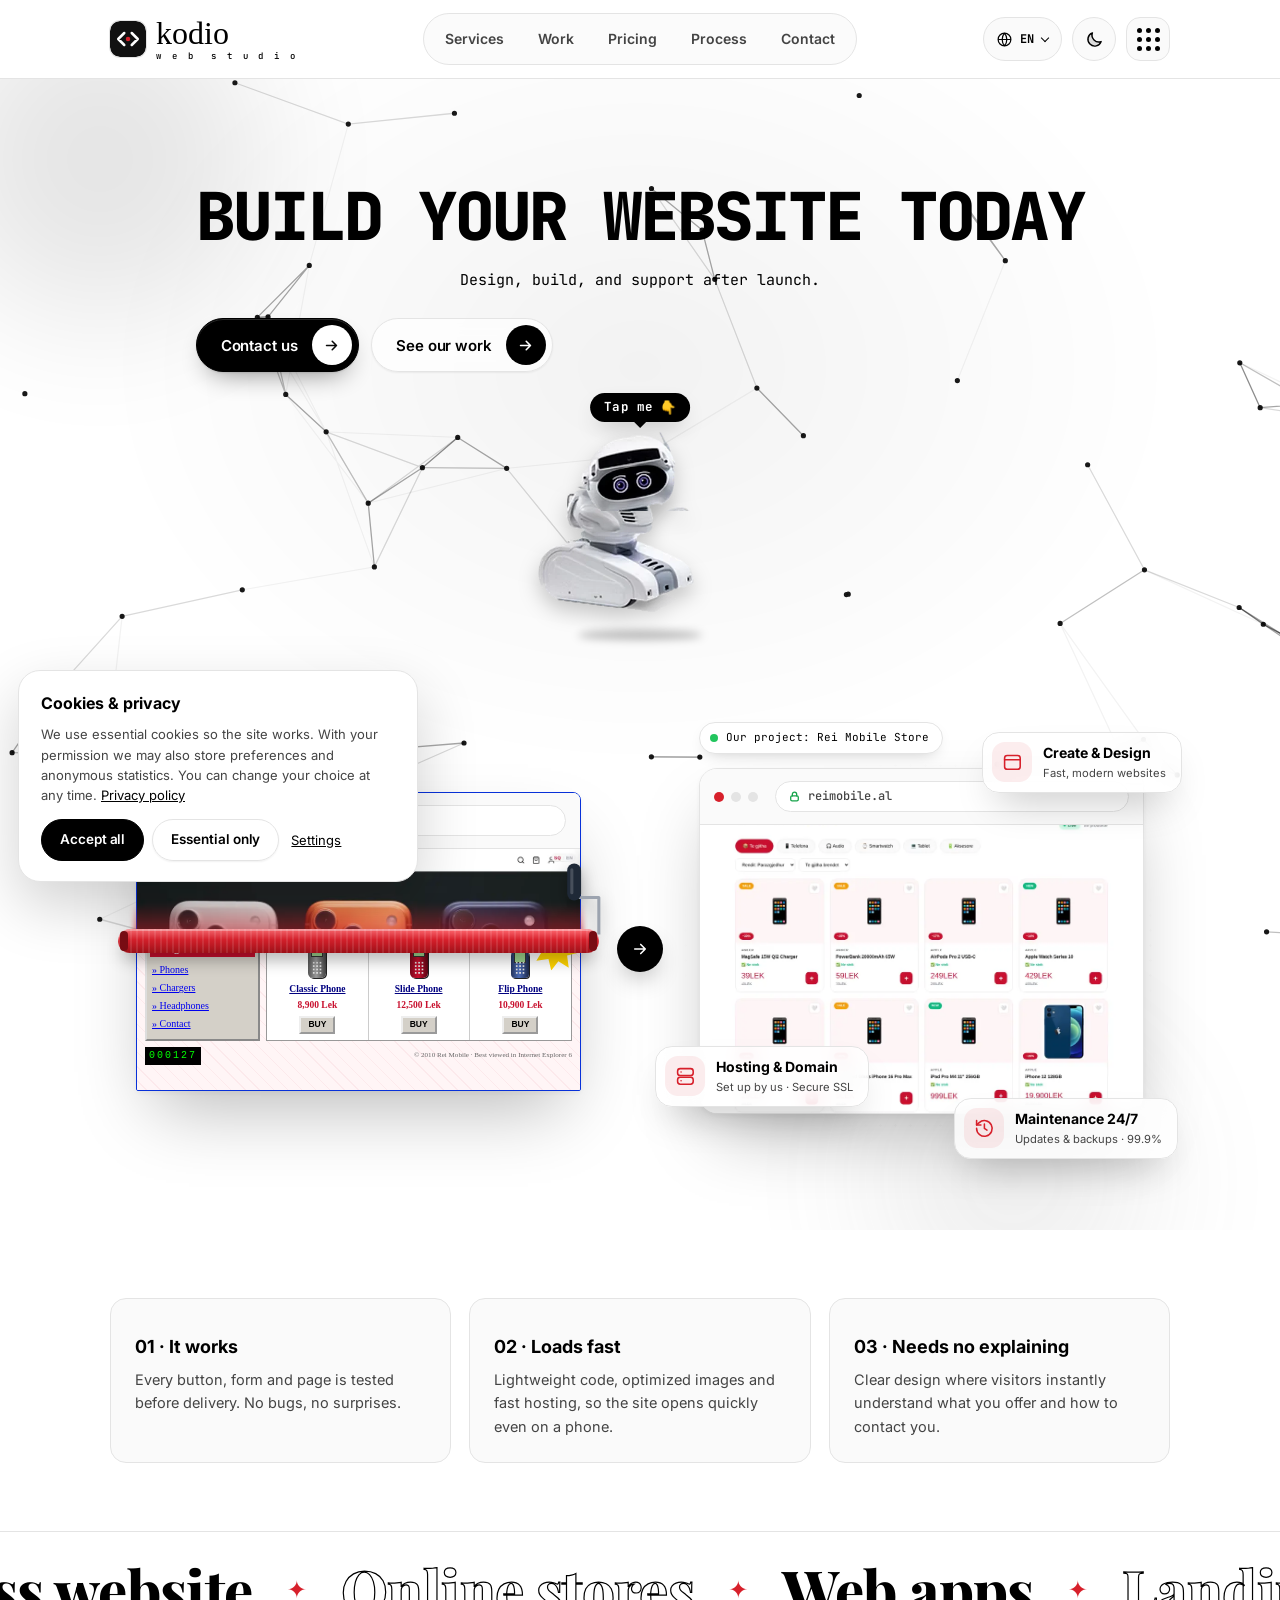
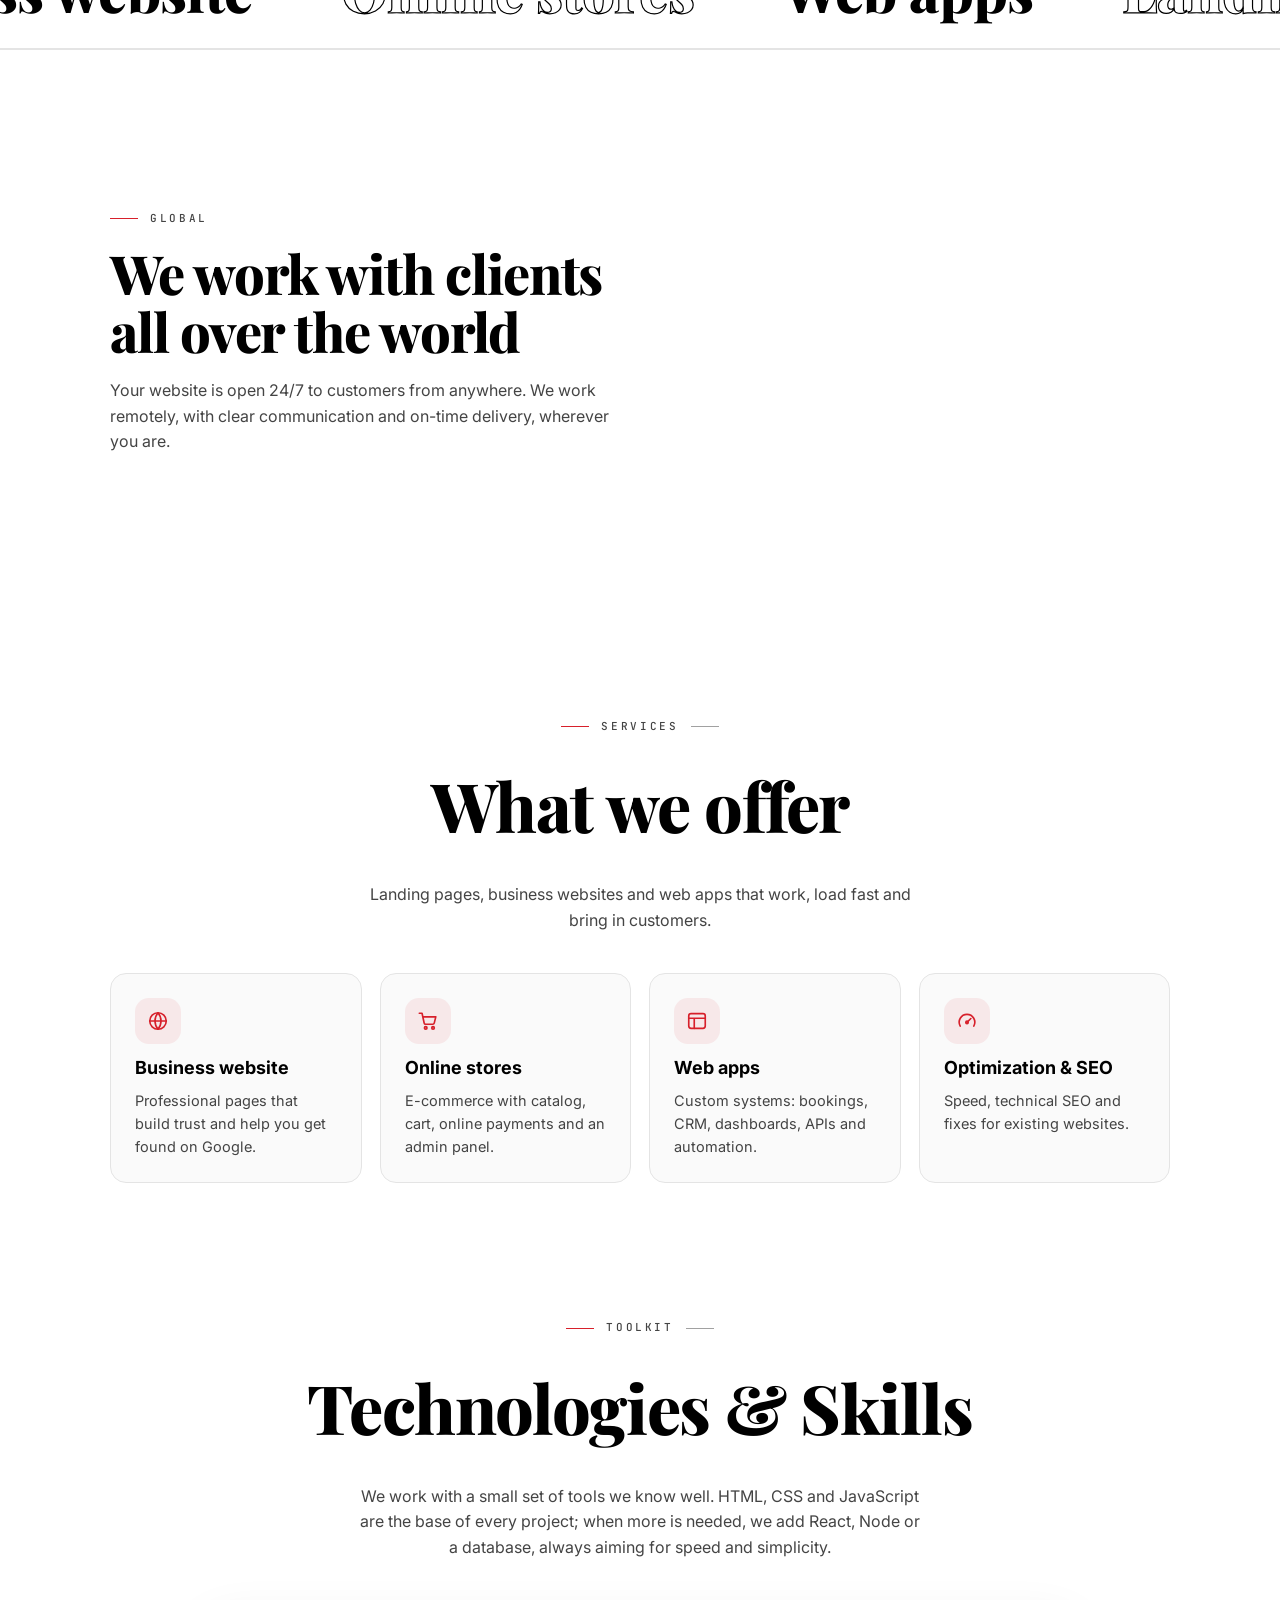
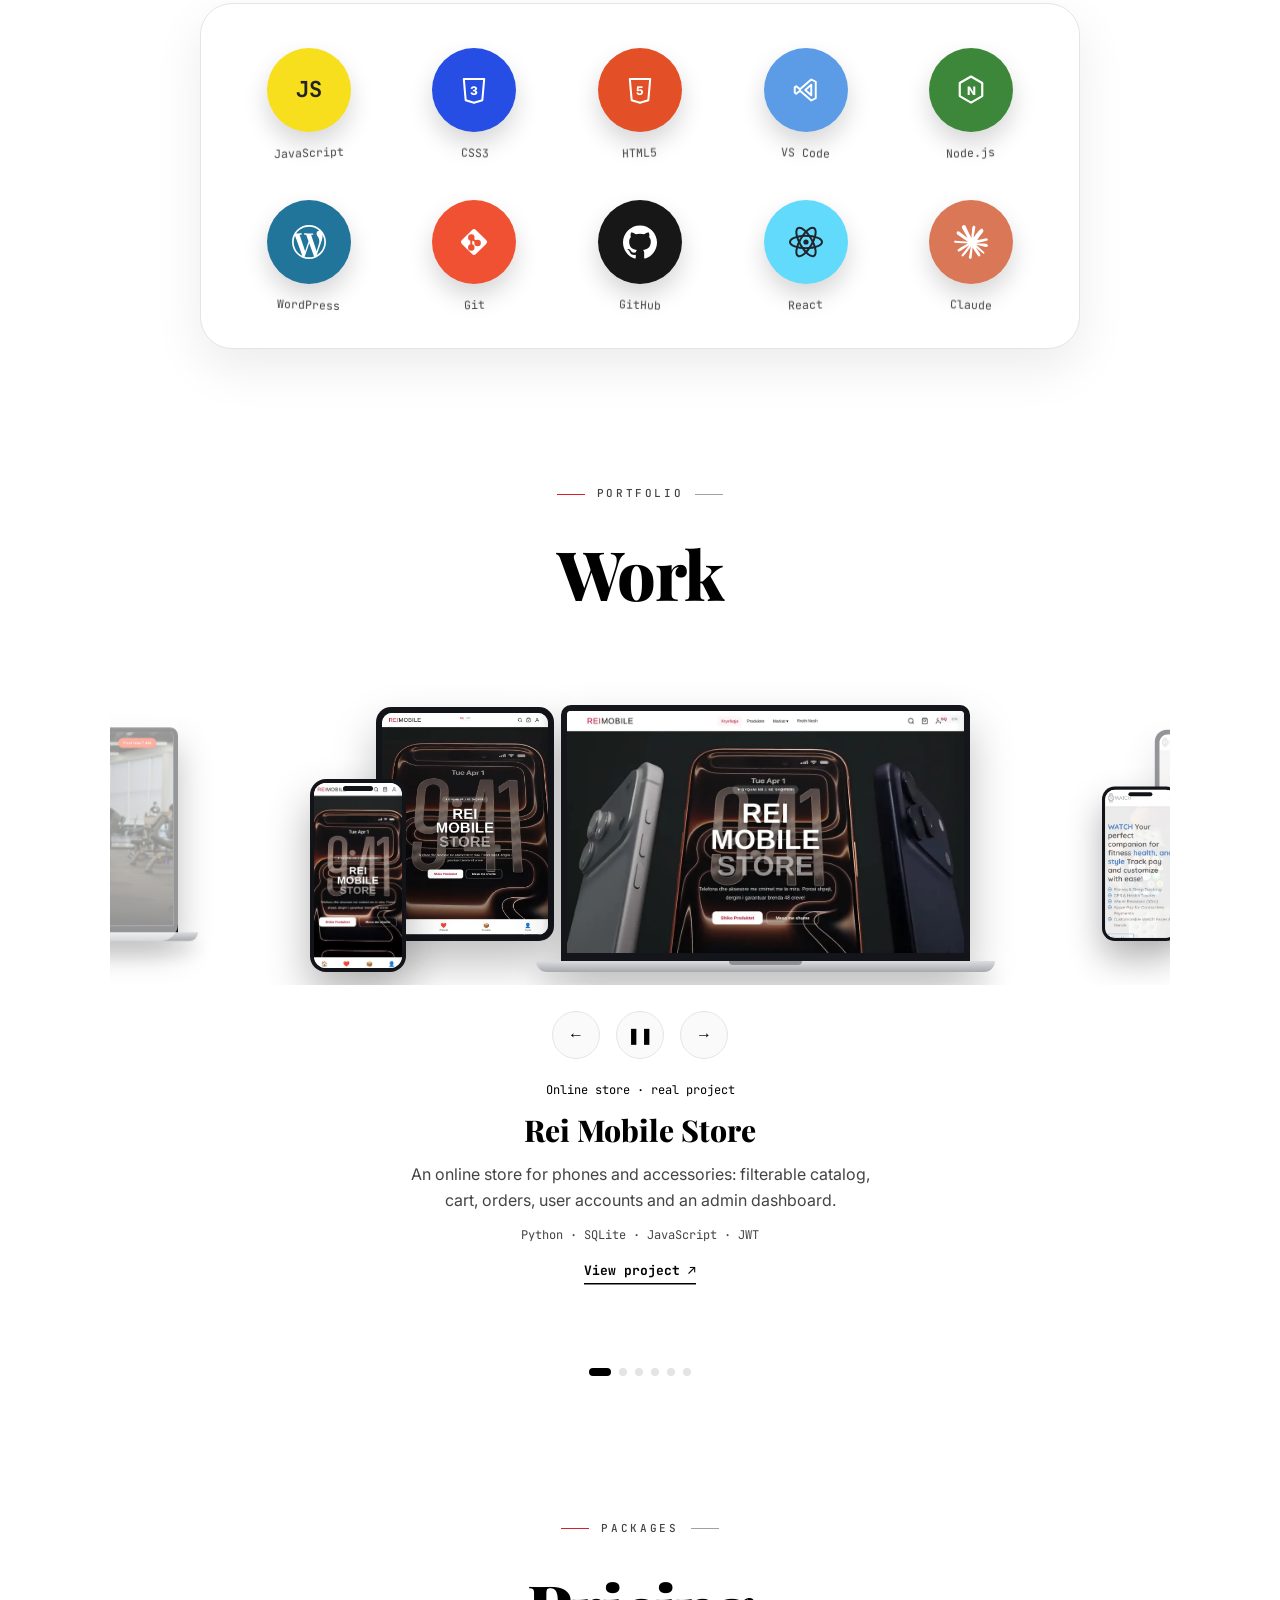
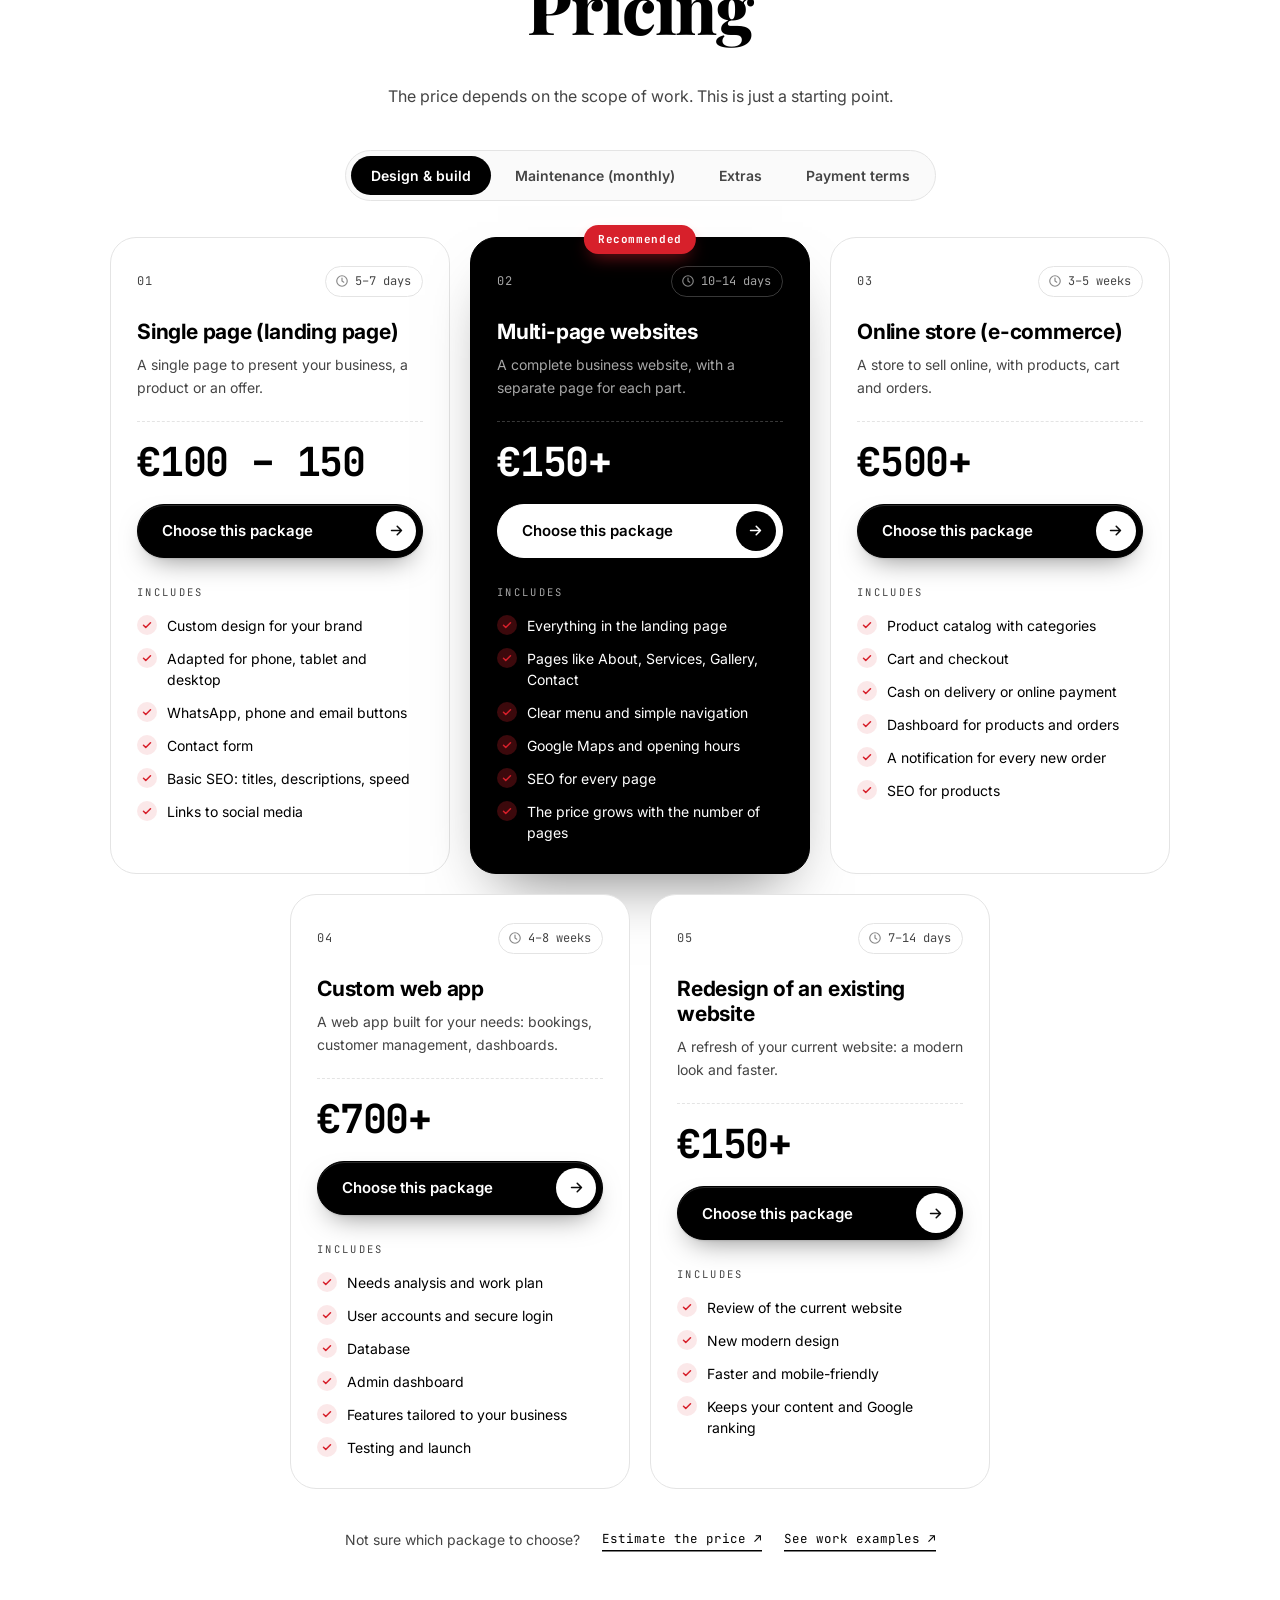
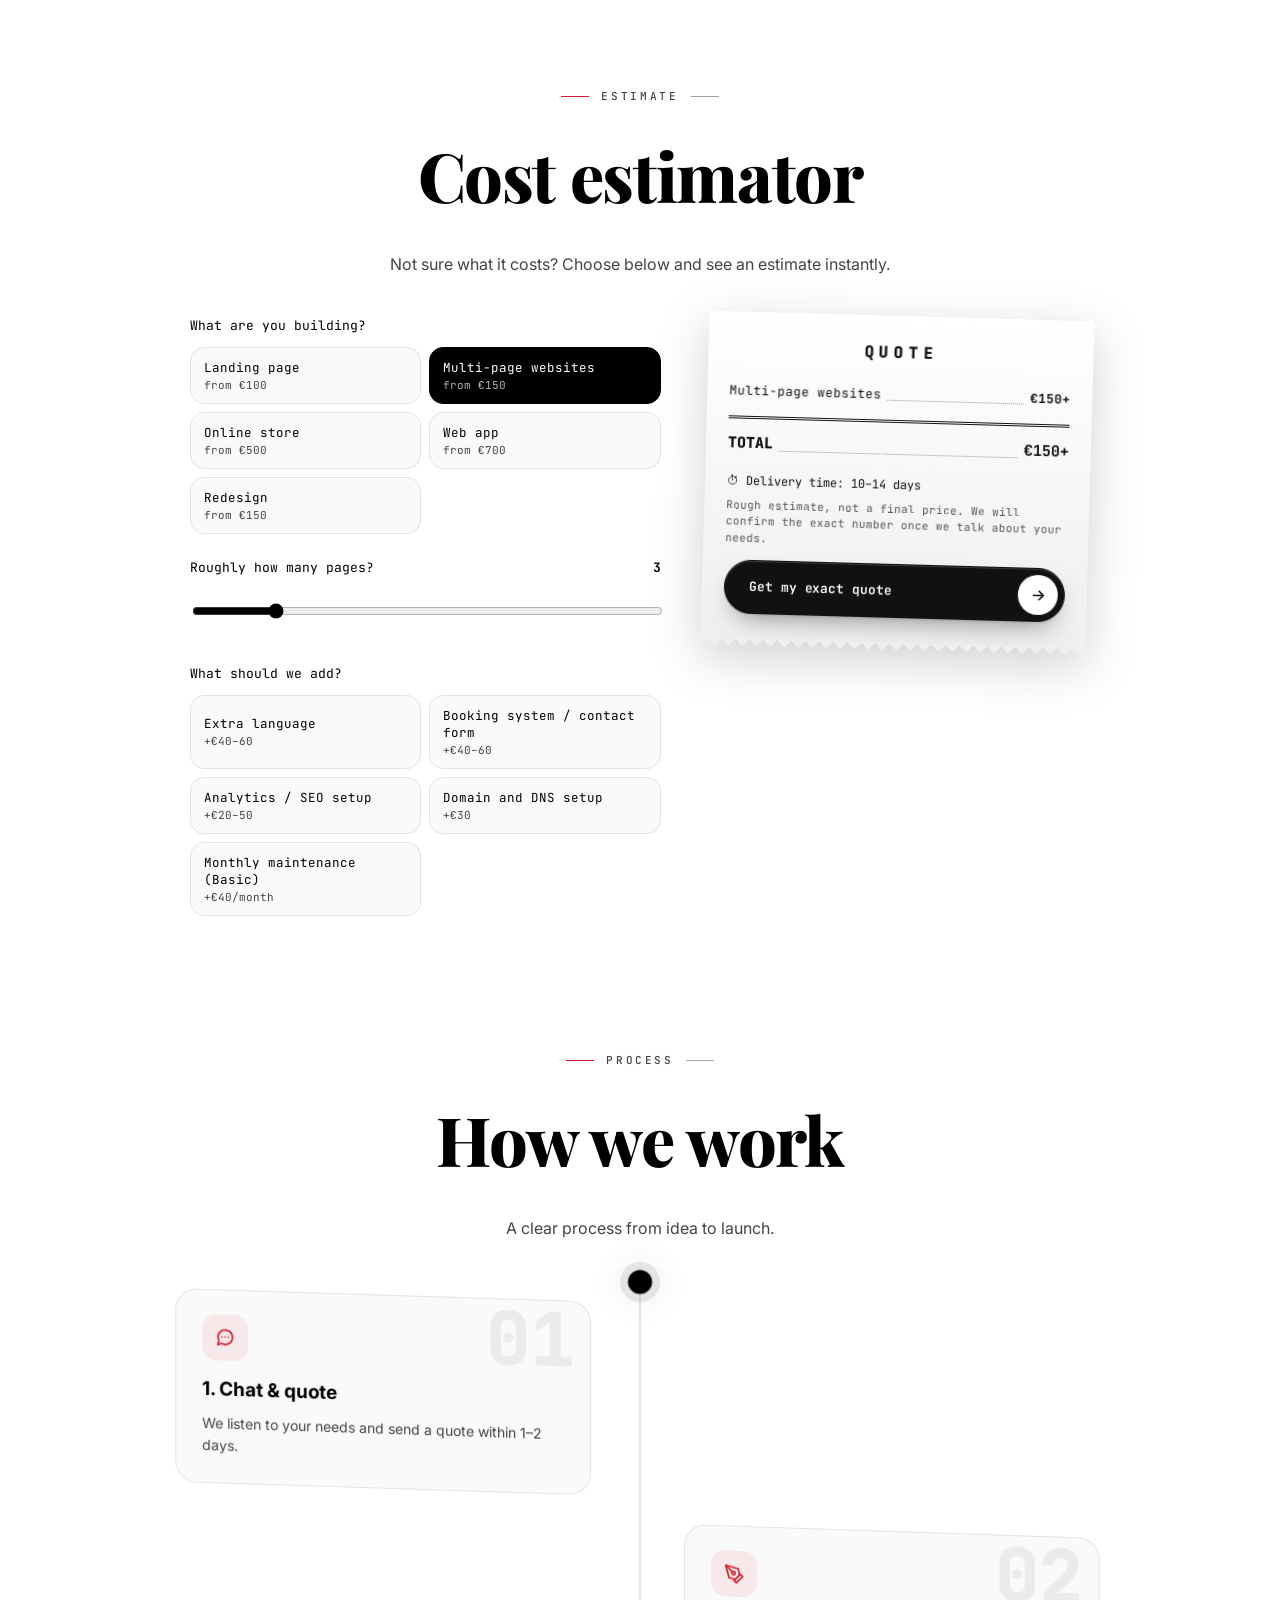
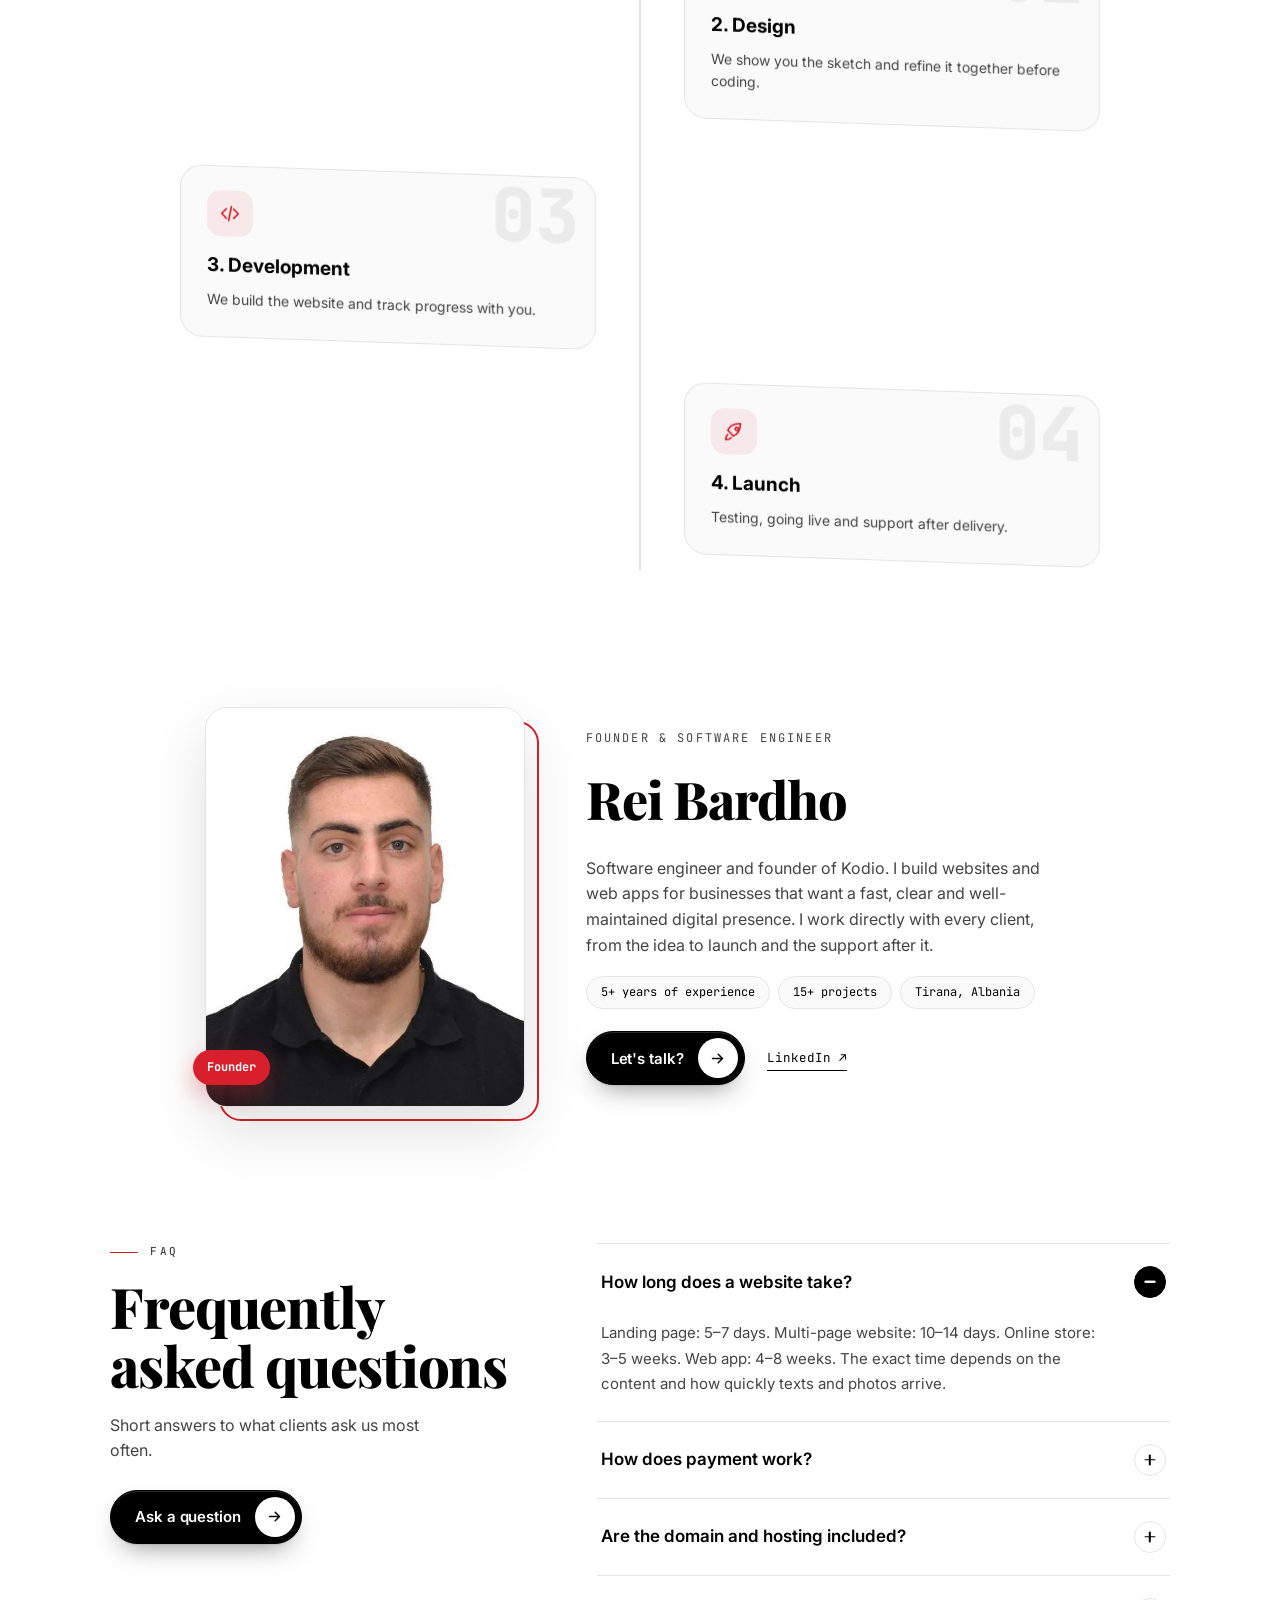
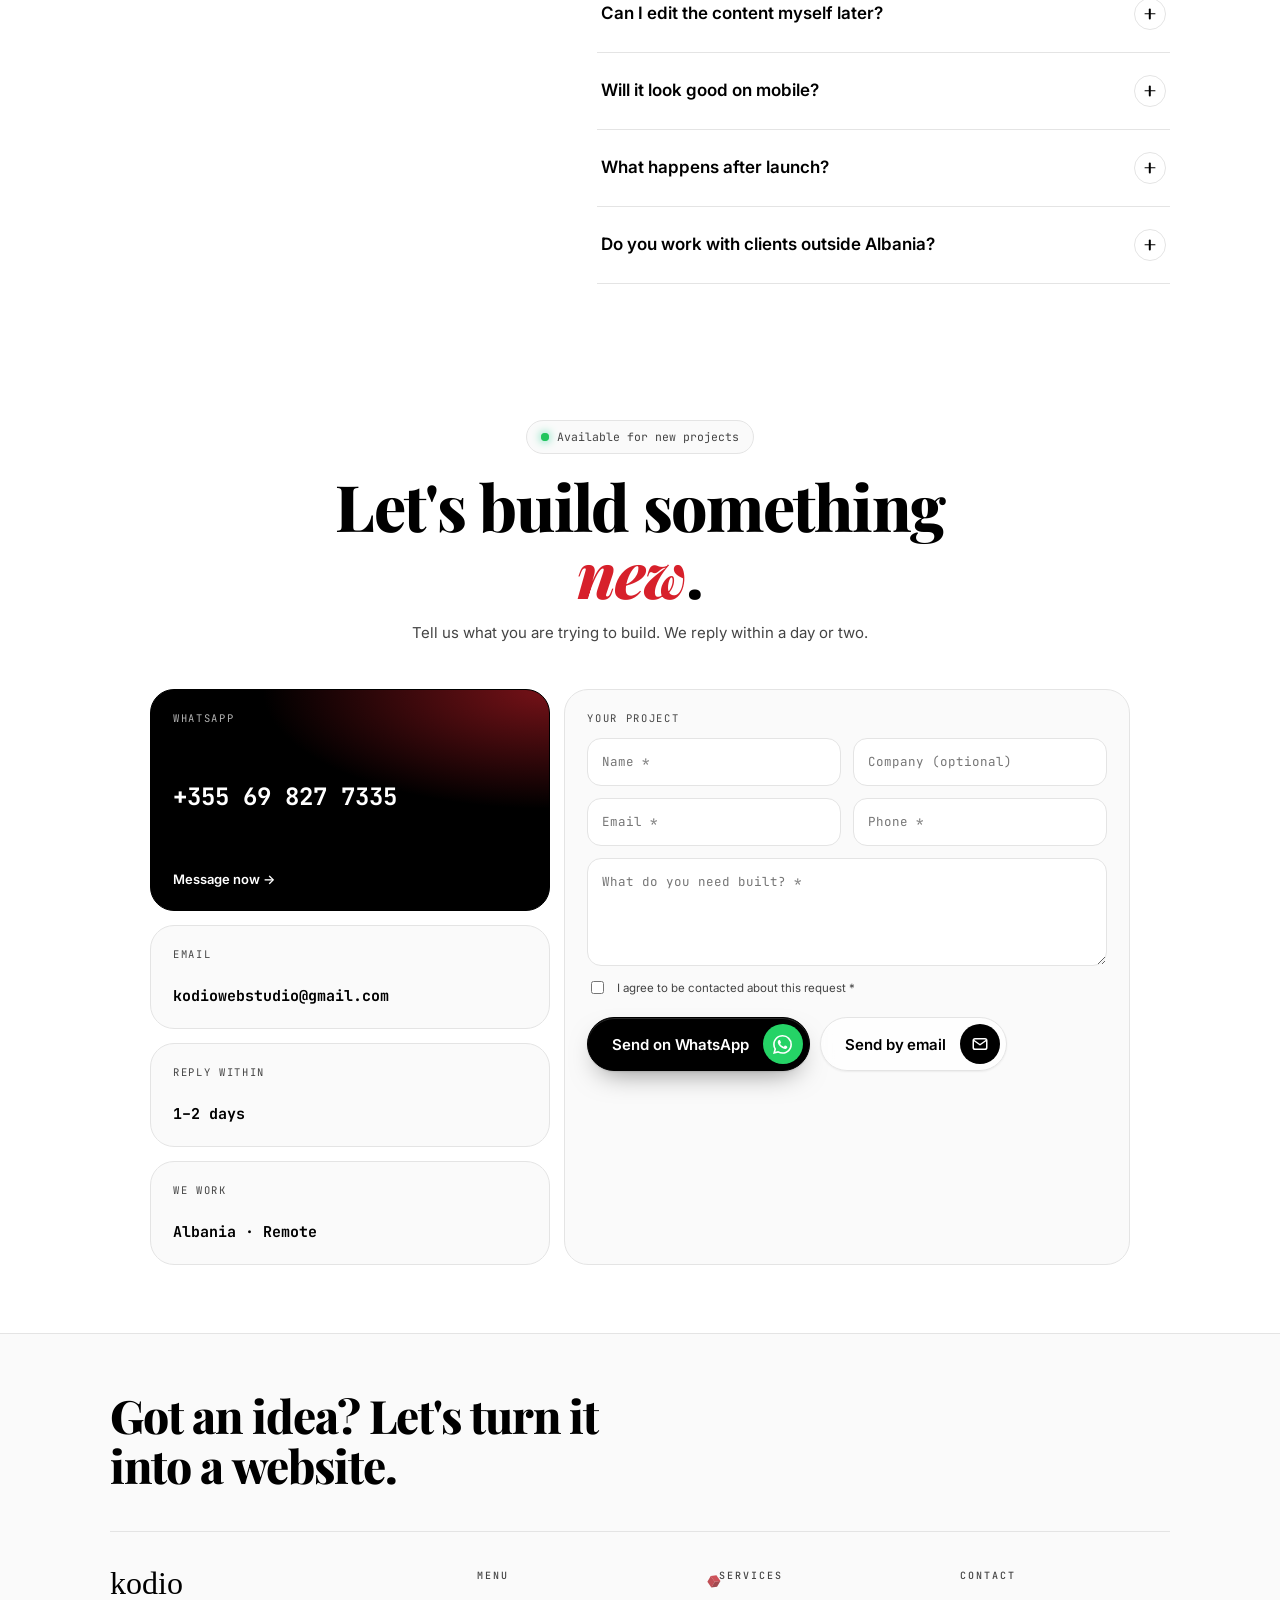
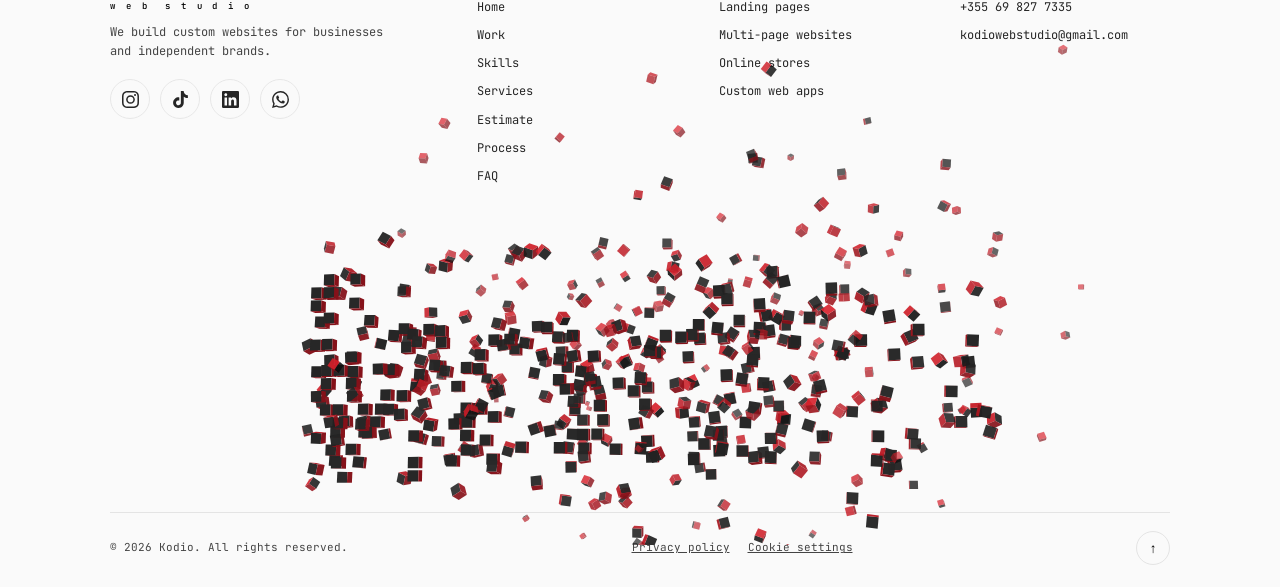
==== commit 307273f8: "Permiresime nga kontrolli" ====
--- a/docs/index.html
+++ b/docs/index.html
@@ -72,9 +72,9 @@
       } catch (e) {}
     </script>
     <!-- Tema (e çelët / e errët): ngarkohet para CSS-it që faqja të hapet direkt me temën e zgjedhur -->
-    <script src="js/core/theme.js?v=20261120h"></script>
+    <script src="js/core/theme.js?v=20261120i"></script>
     <!-- Gjuhët: ngarkohen këtu lart, që përkthimi i vizitorit të nisë të shkarkohet që në fillim -->
-    <script src="js/data/languages.js?v=20261120h"></script>
+    <script src="js/data/languages.js?v=20261120i"></script>
     <script>
       // Nëse faqja do hapet në një gjuhë tjetër (si K.startLang te js/core/i18n.js), tekstet fshihen
       // derisa të përkthehen (klasa lg-wait), që të mos dalë shqip e pastaj të "kërcejë" (CLS).
@@ -121,38 +121,41 @@
         }, 3500);
       })();
     </script>
-    <title>Kodio – Web & Software Engineering</title>
+    <title>Kodio Web Studio – Website për biznese në Shqipëri</title>
+    <!-- lidhja me Google Fonts hapet që në fillim (fontet vijnë më shpejt në telefon) -->
+    <link rel="preconnect" href="https://fonts.googleapis.com" />
+    <link rel="preconnect" href="https://fonts.gstatic.com" crossorigin />
     <link
       href="https://fonts.googleapis.com/css2?family=Inter:wght@400;500;600;700;800&family=JetBrains+Mono:wght@500;700;800&family=Playfair+Display:wght@700;800&display=swap"
       rel="stylesheet"
     />
-    <link rel="stylesheet" href="css/base.css?v=20261120h" />
-    <link rel="stylesheet" href="css/components.css?v=20261120h" />
-    <link rel="stylesheet" href="css/header.css?v=20261120h" />
-    <link rel="stylesheet" href="css/intro.css?v=20261120h" />
-    <link rel="stylesheet" href="css/hero.css?v=20261120h" />
-    <link rel="stylesheet" href="css/robot.css?v=20261120h" />
-    <link rel="stylesheet" href="css/mockup.css?v=20261120h" />
-    <link rel="stylesheet" href="css/before-after.css?v=20261120h" />
-    <link rel="stylesheet" href="css/features.css?v=20261120h" />
-    <link rel="stylesheet" href="css/globe.css?v=20261120h" />
-    <link rel="stylesheet" href="css/tech.css?v=20261120h" />
-    <link rel="stylesheet" href="css/projects.css?v=20261120h" />
-    <link rel="stylesheet" href="css/pricing.css?v=20261120h" />
-    <link rel="stylesheet" href="css/estimator.css?v=20261120h" />
-    <link rel="stylesheet" href="css/founder.css?v=20261120h" />
-    <link rel="stylesheet" href="css/contact.css?v=20261120h" />
-    <link rel="stylesheet" href="css/footer.css?v=20261120h" />
-    <link rel="stylesheet" href="css/process.css?v=20261120h" />
-    <link rel="stylesheet" href="css/trail.css?v=20261120h" />
-    <link rel="stylesheet" href="css/cookies.css?v=20261120h" />
-    <link rel="stylesheet" href="css/marquee.css?v=20261120h" />
-    <link rel="stylesheet" href="css/faq.css?v=20261120h" />
-    <link rel="stylesheet" href="css/buttons.css?v=20261120h" />
-    <link rel="stylesheet" href="css/theme-toggle.css?v=20261120h" />
-    <link rel="stylesheet" href="css/whatsapp-float.css?v=20261120h" />
-    <link rel="stylesheet" href="css/language.css?v=20261120h" />
-    <link rel="stylesheet" href="css/cursor.css?v=20261120h" />
+    <link rel="stylesheet" href="css/base.css?v=20261120i" />
+    <link rel="stylesheet" href="css/components.css?v=20261120i" />
+    <link rel="stylesheet" href="css/header.css?v=20261120i" />
+    <link rel="stylesheet" href="css/intro.css?v=20261120i" />
+    <link rel="stylesheet" href="css/hero.css?v=20261120i" />
+    <link rel="stylesheet" href="css/robot.css?v=20261120i" />
+    <link rel="stylesheet" href="css/mockup.css?v=20261120i" />
+    <link rel="stylesheet" href="css/before-after.css?v=20261120i" />
+    <link rel="stylesheet" href="css/features.css?v=20261120i" />
+    <link rel="stylesheet" href="css/globe.css?v=20261120i" />
+    <link rel="stylesheet" href="css/tech.css?v=20261120i" />
+    <link rel="stylesheet" href="css/projects.css?v=20261120i" />
+    <link rel="stylesheet" href="css/pricing.css?v=20261120i" />
+    <link rel="stylesheet" href="css/estimator.css?v=20261120i" />
+    <link rel="stylesheet" href="css/founder.css?v=20261120i" />
+    <link rel="stylesheet" href="css/contact.css?v=20261120i" />
+    <link rel="stylesheet" href="css/footer.css?v=20261120i" />
+    <link rel="stylesheet" href="css/process.css?v=20261120i" />
+    <link rel="stylesheet" href="css/trail.css?v=20261120i" />
+    <link rel="stylesheet" href="css/cookies.css?v=20261120i" />
+    <link rel="stylesheet" href="css/marquee.css?v=20261120i" />
+    <link rel="stylesheet" href="css/faq.css?v=20261120i" />
+    <link rel="stylesheet" href="css/buttons.css?v=20261120i" />
+    <link rel="stylesheet" href="css/theme-toggle.css?v=20261120i" />
+    <link rel="stylesheet" href="css/whatsapp-float.css?v=20261120i" />
+    <link rel="stylesheet" href="css/language.css?v=20261120i" />
+    <link rel="stylesheet" href="css/cursor.css?v=20261120i" />
   </head>
   <body>
     <canvas id="trail" aria-hidden="true"></canvas>
@@ -209,13 +212,13 @@
                 aria-haspopup="true"
                 aria-expanded="false"
                 aria-controls="lgm"
-                aria-label="Gjuha / Language"
               >
                 <svg viewBox="0 0 24 24" aria-hidden="true">
                   <circle cx="12" cy="12" r="9" />
                   <path d="M3 12h18M12 3a14 14 0 0 1 0 18M12 3a14 14 0 0 0 0 18" />
                 </svg>
-                <b id="lgc">AL</b><i class="lgv" aria-hidden="true"></i>
+                <b id="lgc">AL</b><span class="sr"> · Gjuha / Language</span
+                ><i class="lgv" aria-hidden="true"></i>
               </button>
               <div class="lgm" id="lgm" hidden></div>
             </div>
@@ -275,13 +278,13 @@
             </div>
           </div>
           <div class="bots">
-            <div id="fbot" role="button" tabindex="0" aria-label="Robot">
+            <div id="fbot" role="button" tabindex="0" aria-label="Më shtyp">
               <span class="fhint" aria-hidden="true">Më shtyp <b>👇</b></span>
               <div class="fsh"></div>
               <div class="fi">
-                <img class="bd" alt="" src="assets/images/robot-body.webp" />
+                <img class="bd" alt="" src="assets/images/robot-body.webp" fetchpriority="high" />
                 <div class="hd">
-                  <img alt="" src="assets/images/robot-head.webp" /><svg
+                  <img alt="" src="assets/images/robot-head.webp" fetchpriority="high" /><svg
                     class="he"
                     viewBox="-9 -9 18 18"
                     style="left: 37.1%; top: 67.4%"
@@ -505,8 +508,8 @@
             <div class="card">
               <h3>02 · Ngarkohet shpejt</h3>
               <p>
-                Kod i lehtë, imazhe të optimizuara dhe hosting i shpejtë, për rezultate Lighthouse
-                mbi 95.
+                Kod i lehtë, imazhe të optimizuara dhe hosting i shpejtë, që faqja të hapet shpejt
+                edhe në telefon.
               </p>
             </div>
             <div class="card">
@@ -542,7 +545,7 @@
             <span class="eyb">Global</span>
             <h2 class="serif">Punojmë me klientë kudo në botë</h2>
             <p class="sub">
-              Websiti yt është i hapur 24/7 për klientë nga çdo vend. Punojmë në distancë, me
+              Website-i yt është i hapur 24/7 për klientë nga çdo vend. Punojmë në distancë, me
               komunikim të qartë dhe dorëzim në kohë, pavarësisht ku je.
             </p>
           </div>
@@ -738,7 +741,7 @@
                     </svg>
                   </div>
                 </div>
-                <span>Visual Studio</span>
+                <span>VS Code</span>
               </div>
               <div class="tk">
                 <div class="tkw">
@@ -862,7 +865,7 @@
             <h3 class="ctt" id="ctt"></h3>
             <p id="cdd"></p>
             <div class="ctk" id="ctk"></div>
-            <a class="lk" href="#" id="cvl">Website live ↗</a>
+            <a class="lk" href="#" id="cvl">Shiko projektin ↗</a>
           </div>
           <div class="cd" id="cd2"></div>
         </div>
@@ -934,7 +937,7 @@
                 </svg>
               </div>
               <h3>1. Biseda &amp; oferta</h3>
-              <p>Dëgjojmë nevojat e tua dhe japim ofertë brenda 24 orësh.</p>
+              <p>Dëgjojmë nevojat e tua dhe japim ofertë brenda 1–2 ditësh.</p>
             </article>
             <article class="fs" data-no="02">
               <div class="fico">
@@ -1122,12 +1125,12 @@
             <form id="f" class="bc bf kf">
               <span class="bl">Projekti yt</span>
               <div class="r2">
-                <input id="n" placeholder="Emri *" required />
-                <input id="k" placeholder="Kompania / Biznesi (opsionale)" />
+                <input id="n" placeholder="Emri *" autocomplete="name" required />
+                <input id="k" placeholder="Kompania (opsionale)" autocomplete="organization" />
               </div>
               <div class="r2">
-                <input id="e" type="email" placeholder="Email *" required />
-                <input id="tel" type="tel" placeholder="Telefoni *" required />
+                <input id="e" type="email" placeholder="Email *" autocomplete="email" required />
+                <input id="tel" type="tel" placeholder="Telefoni *" autocomplete="tel" required />
               </div>
               <textarea
                 id="m"
@@ -1206,7 +1209,7 @@
           <div>
             <h3>Kontakt</h3>
             <a data-wa href="#kontakt" target="_blank" rel="noopener">+355 69 827 7335</a
-            ><a href="mailto:kodiowebstudio@gmail.com">kodiowebstudio@gmail.com</a>
+            ><a href="mailto:kodiowebstudio@gmail.com">kodiowebstudio<wbr />@gmail.com</a>
           </div>
         </div>
         <div class="fmark" aria-hidden="true">kodio</div>
@@ -1258,8 +1261,8 @@
           ><span
             ><b>Statistika</b
             ><i
-              >Na ndihmojnë të kuptojmë, në mënyrë anonime, si përdoret faqja. Aktualisht nuk
-              përdoren.</i
+              >Numërojmë vizitat në mënyrë anonime dhe pa cookies (Cloudflare). Cookies statistikash
+              aktualisht nuk përdoren.</i
             ></span
           ><input type="checkbox" id="cka" /><u></u
         ></label>
@@ -1290,35 +1293,35 @@
         <div class="vcap" id="vcap"></div>
       </div>
     </div>
-    <script src="js/config.js?v=20261120h"></script>
-    <script src="js/core/kodio.js?v=20261120h"></script>
-    <script src="js/core/i18n.js?v=20261120h"></script>
-    <script src="js/data/world.js?v=20261120h"></script>
-    <script src="js/data/sites.js?v=20261120h"></script>
-    <script src="js/data/pricing.js?v=20261120h"></script>
-    <script src="js/core/whatsapp.js?v=20261120h"></script>
-    <script src="js/modules/header.js?v=20261120h"></script>
-    <script src="js/modules/intro.js?v=20261120h"></script>
-    <script src="js/modules/reveal.js?v=20261120h"></script>
-    <script src="js/modules/network.js?v=20261120h"></script>
-    <script src="js/modules/mockup.js?v=20261120h"></script>
-    <script src="js/modules/globe.js?v=20261120h"></script>
-    <script src="js/modules/robot.js?v=20261120h"></script>
-    <script src="js/modules/projects.js?v=20261120h"></script>
-    <script src="js/modules/pricing.js?v=20261120h"></script>
-    <script src="js/modules/estimator.js?v=20261120h"></script>
-    <script src="js/modules/contact.js?v=20261120h"></script>
-    <script src="js/modules/footer.js?v=20261120h"></script>
-    <script src="js/modules/tech.js?v=20261120h"></script>
-    <script src="js/modules/process.js?v=20261120h"></script>
-    <script src="js/modules/trail.js?v=20261120h"></script>
-    <script src="js/modules/cookies.js?v=20261120h"></script>
-    <script src="js/modules/marquee.js?v=20261120h"></script>
-    <script src="js/modules/magnetic.js?v=20261120h"></script>
-    <script src="js/modules/spotlight.js?v=20261120h"></script>
-    <script src="js/modules/wordmark.js?v=20261120h"></script>
-    <script src="js/modules/cursor.js?v=20261120h"></script>
-    <script src="js/main.js?v=20261120h"></script>
+    <script src="js/config.js?v=20261120i"></script>
+    <script src="js/core/kodio.js?v=20261120i"></script>
+    <script src="js/core/i18n.js?v=20261120i"></script>
+    <script src="js/data/world.js?v=20261120i"></script>
+    <script src="js/data/sites.js?v=20261120i"></script>
+    <script src="js/data/pricing.js?v=20261120i"></script>
+    <script src="js/core/whatsapp.js?v=20261120i"></script>
+    <script src="js/modules/header.js?v=20261120i"></script>
+    <script src="js/modules/intro.js?v=20261120i"></script>
+    <script src="js/modules/reveal.js?v=20261120i"></script>
+    <script src="js/modules/network.js?v=20261120i"></script>
+    <script src="js/modules/mockup.js?v=20261120i"></script>
+    <script src="js/modules/globe.js?v=20261120i"></script>
+    <script src="js/modules/robot.js?v=20261120i"></script>
+    <script src="js/modules/projects.js?v=20261120i"></script>
+    <script src="js/modules/pricing.js?v=20261120i"></script>
+    <script src="js/modules/estimator.js?v=20261120i"></script>
+    <script src="js/modules/contact.js?v=20261120i"></script>
+    <script src="js/modules/footer.js?v=20261120i"></script>
+    <script src="js/modules/tech.js?v=20261120i"></script>
+    <script src="js/modules/process.js?v=20261120i"></script>
+    <script src="js/modules/trail.js?v=20261120i"></script>
+    <script src="js/modules/cookies.js?v=20261120i"></script>
+    <script src="js/modules/marquee.js?v=20261120i"></script>
+    <script src="js/modules/magnetic.js?v=20261120i"></script>
+    <script src="js/modules/spotlight.js?v=20261120i"></script>
+    <script src="js/modules/wordmark.js?v=20261120i"></script>
+    <script src="js/modules/cursor.js?v=20261120i"></script>
+    <script src="js/main.js?v=20261120i"></script>
     <!-- Cloudflare Web Analytics: statistika anonime të vizitave, pa cookies (shih privacy.html) -->
     <script
       type="module"
--- a/docs/css/robot.css
+++ b/docs/css/robot.css
@@ -31,6 +31,12 @@
   -webkit-tap-highlight-color: transparent;
   outline: 0;
   will-change: transform;
+}
+/* kornizë kur roboti zgjidhet me tastierë (Tab), jo me maus/prekje */
+#fbot:focus-visible {
+  outline: 2px solid var(--text);
+  outline-offset: 6px;
+  border-radius: 18px;
 }
 /* njoftimi "Më shtyp" sipër robotit (zhduket pas prekjes së parë) */
 #fbot .fhint {
--- a/docs/css/before-after.css
+++ b/docs/css/before-after.css
@@ -2,6 +2,13 @@
    djathtas mockup-i i ri (css/mockup.css). Të dyja anohen pas maus-it (--mx, --my nga js/modules/mockup.js).
    Animacioni është vetëm CSS: 9 sekonda, përsëritet. */
 
+/* Kur dritaret nuk duken në ekran, të gjitha animacionet e tyre pushojnë (js/modules/mockup.js) */
+.ba.off,
+.ba.off *,
+.ba.off *::before,
+.ba.off *::after {
+  animation-play-state: paused !important;
+}
 .ba {
   --mx: 0;
   --my: 0;
--- a/docs/css/estimator.css
+++ b/docs/css/estimator.css
@@ -126,7 +126,7 @@
 }
 @media (max-width: 760px) {
   .est {
-    grid-template-columns: 1fr;
+    grid-template-columns: minmax(0, 1fr);
   }
 }
 @media (max-width: 600px) {
--- a/docs/css/contact.css
+++ b/docs/css/contact.css
@@ -18,19 +18,30 @@
   color: var(--muted);
 }
 .pill .dot {
+  position: relative;
   width: 8px;
   height: 8px;
   border-radius: 50%;
   background: #22c55e;
-  box-shadow: 0 0 0 0 rgba(34, 197, 94, 0.6);
+}
+/* unaza që pulson: lëviz me transform/opacity (e lehtë për telefonin, pa rivizatim të faqes) */
+.pill .dot::after {
+  content: "";
+  position: absolute;
+  inset: 0;
+  border-radius: 50%;
+  background: rgba(34, 197, 94, 0.6);
   animation: ping 2s infinite;
 }
 @keyframes ping {
-  70% {
-    box-shadow: 0 0 0 9px rgba(34, 197, 94, 0);
-  }
+  0% {
+    transform: scale(1);
+    opacity: 1;
+  }
+  70%,
   100% {
-    box-shadow: 0 0 0 0 rgba(34, 197, 94, 0);
+    transform: scale(3.25);
+    opacity: 0;
   }
 }
 .ct2 h2 {
--- a/docs/css/footer.css
+++ b/docs/css/footer.css
@@ -131,7 +131,11 @@
 }
 @media (max-width: 760px) {
   .fg {
-    grid-template-columns: 1fr 1fr;
+    grid-template-columns: minmax(0, 1fr) minmax(0, 1fr);
+  }
+  /* email-i i gjatë (kodiowebstudio@gmail.com) nuk pritet: kalon në rresht të ri pas "@" */
+  .fg a:not(.logo) {
+    overflow-wrap: anywhere;
   }
   .fhero {
     align-items: flex-start;
--- a/docs/css/buttons.css
+++ b/docs/css/buttons.css
@@ -137,6 +137,9 @@
   justify-content: space-between;
   font-family: "JetBrains Mono", monospace;
   font-size: 13px;
+  /* në telefona të vegjël teksti kalon në dy rreshta (shigjeta mbetet e plotë, faqja s'del anash) */
+  white-space: normal;
+  line-height: 1.3;
 }
 .rc .btn::after {
   background:
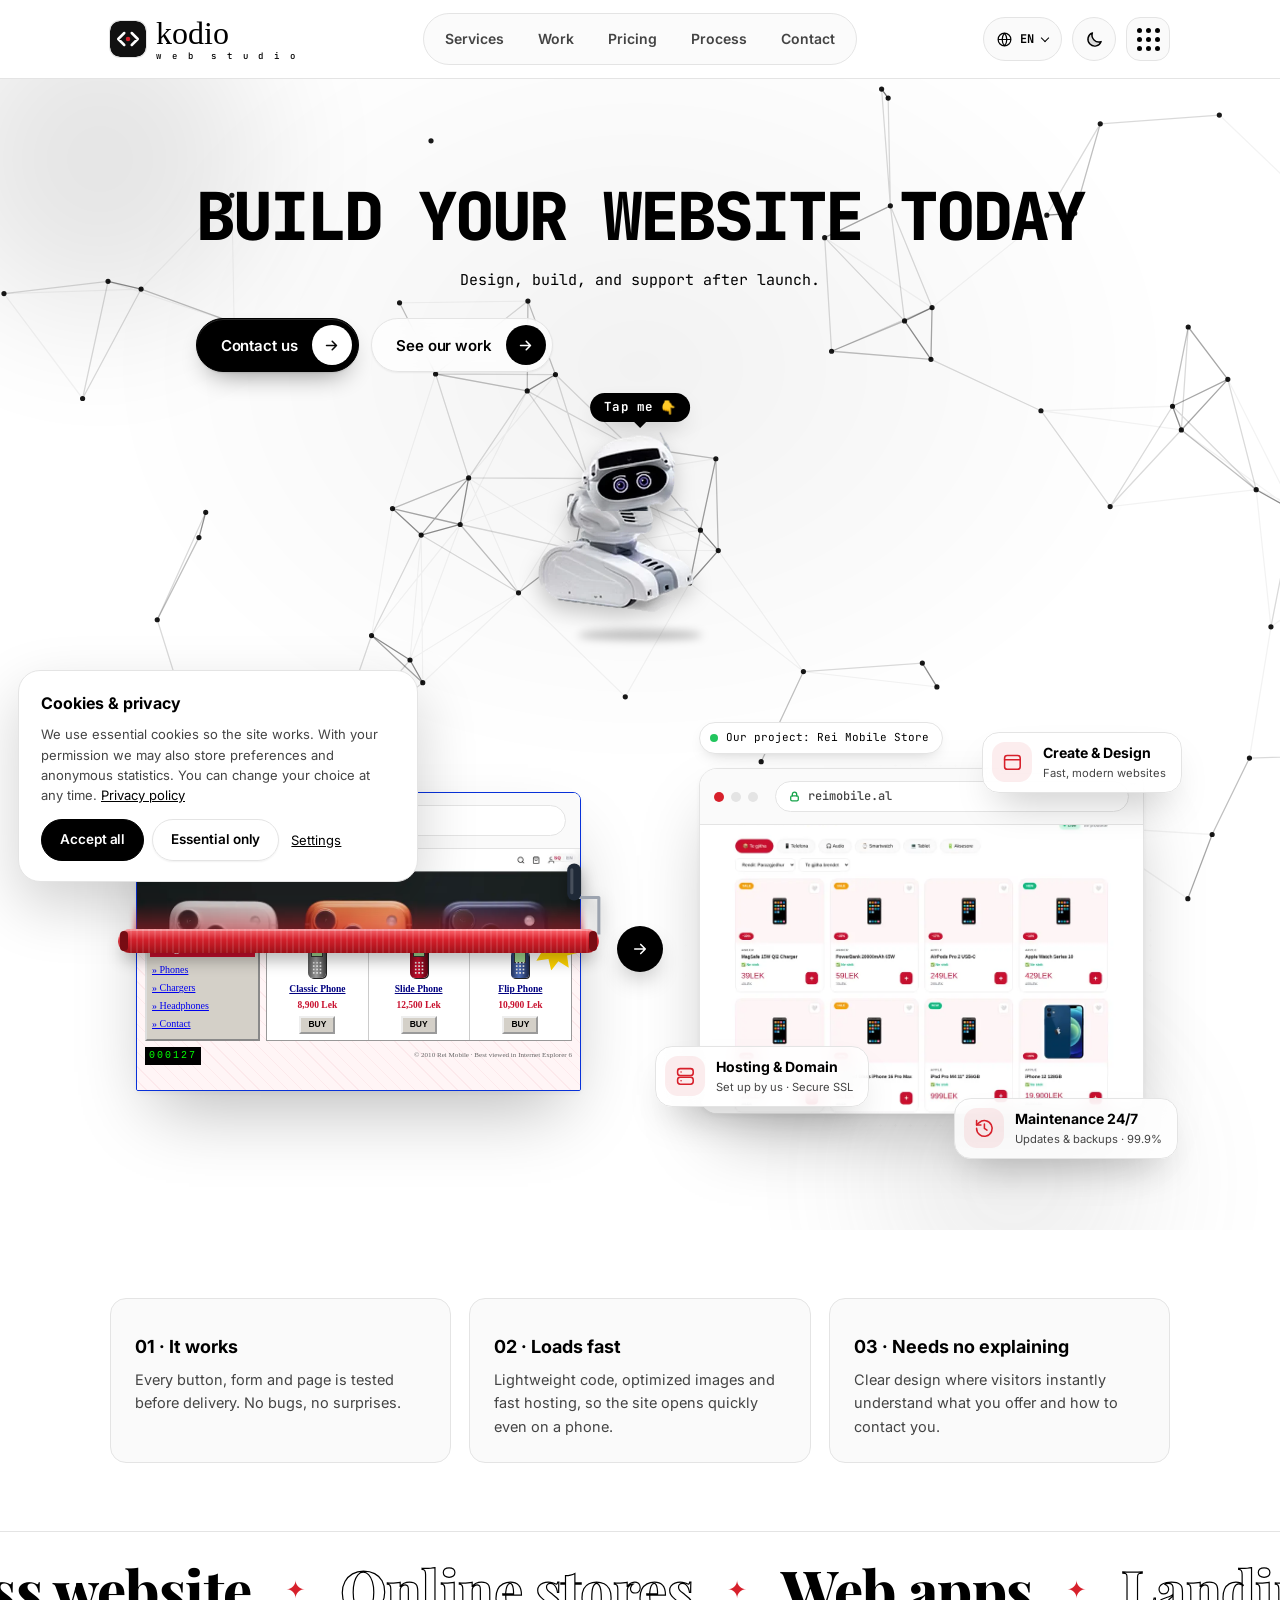
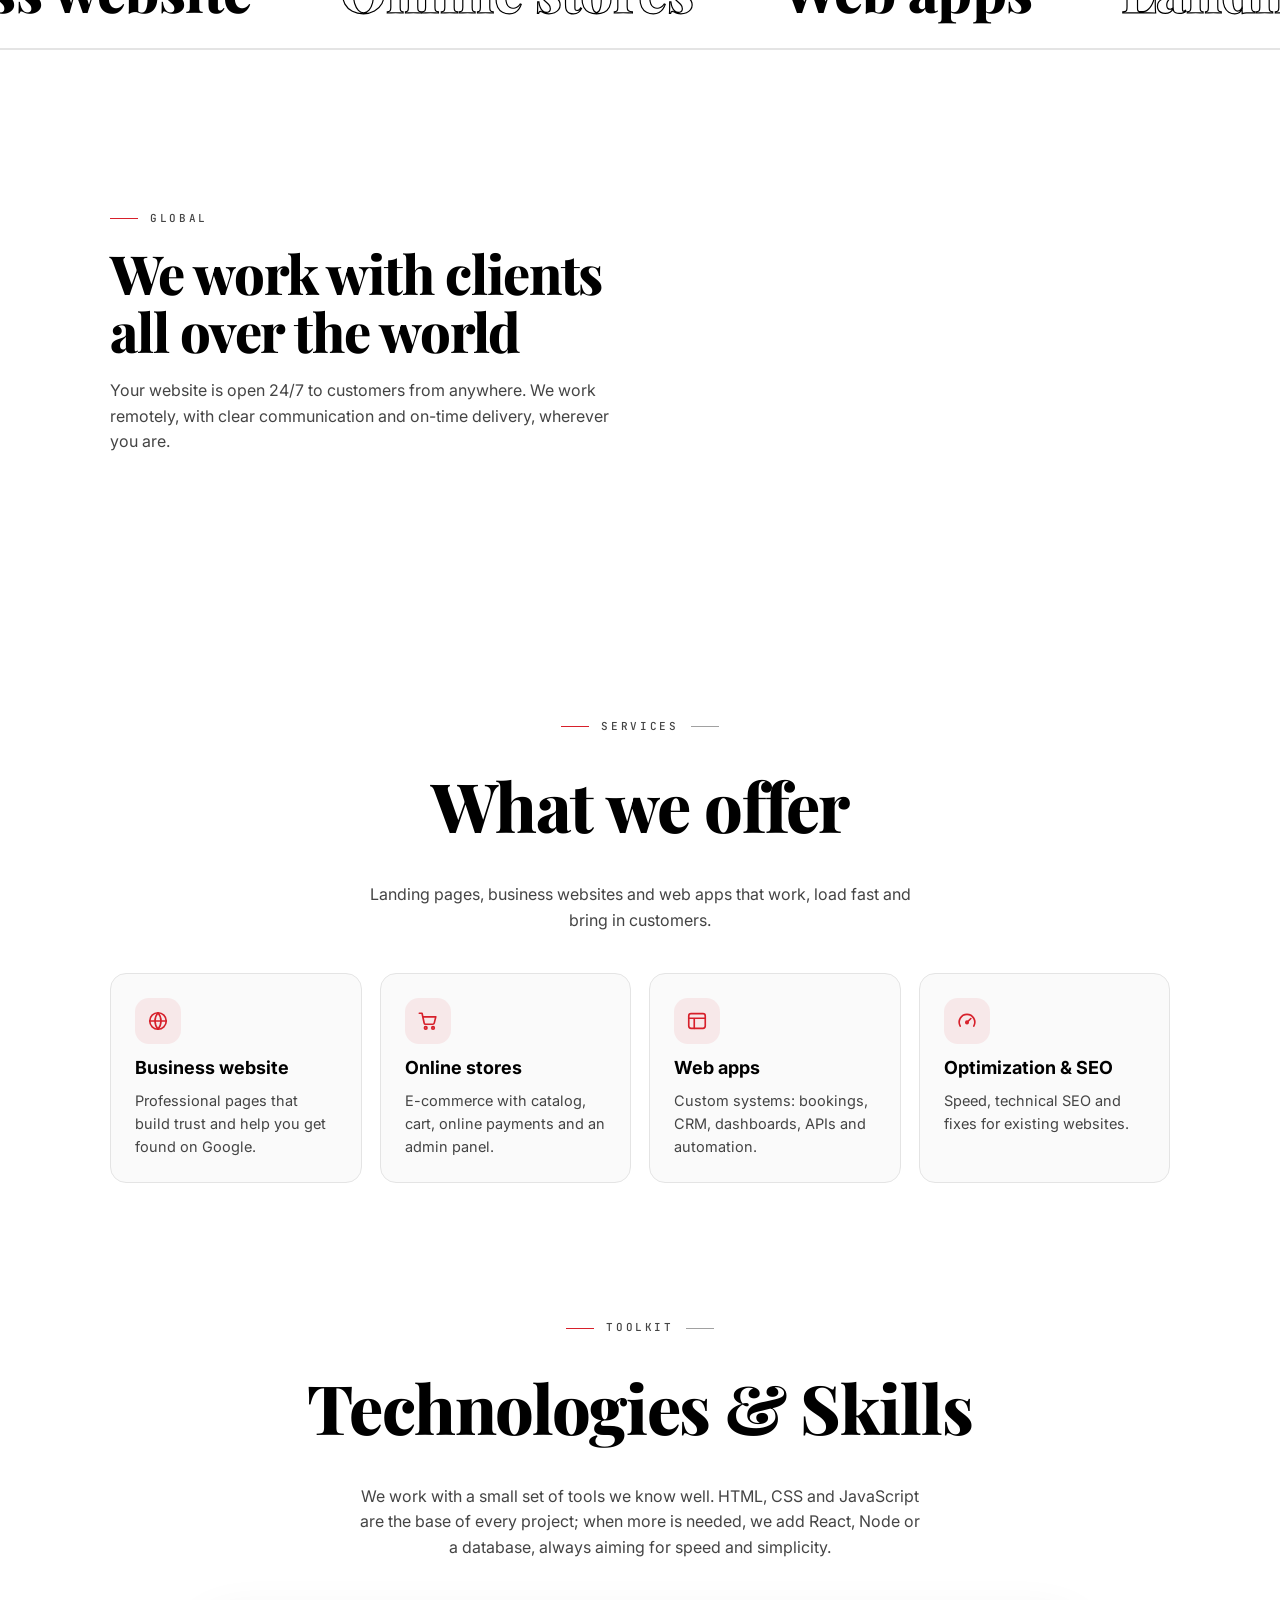
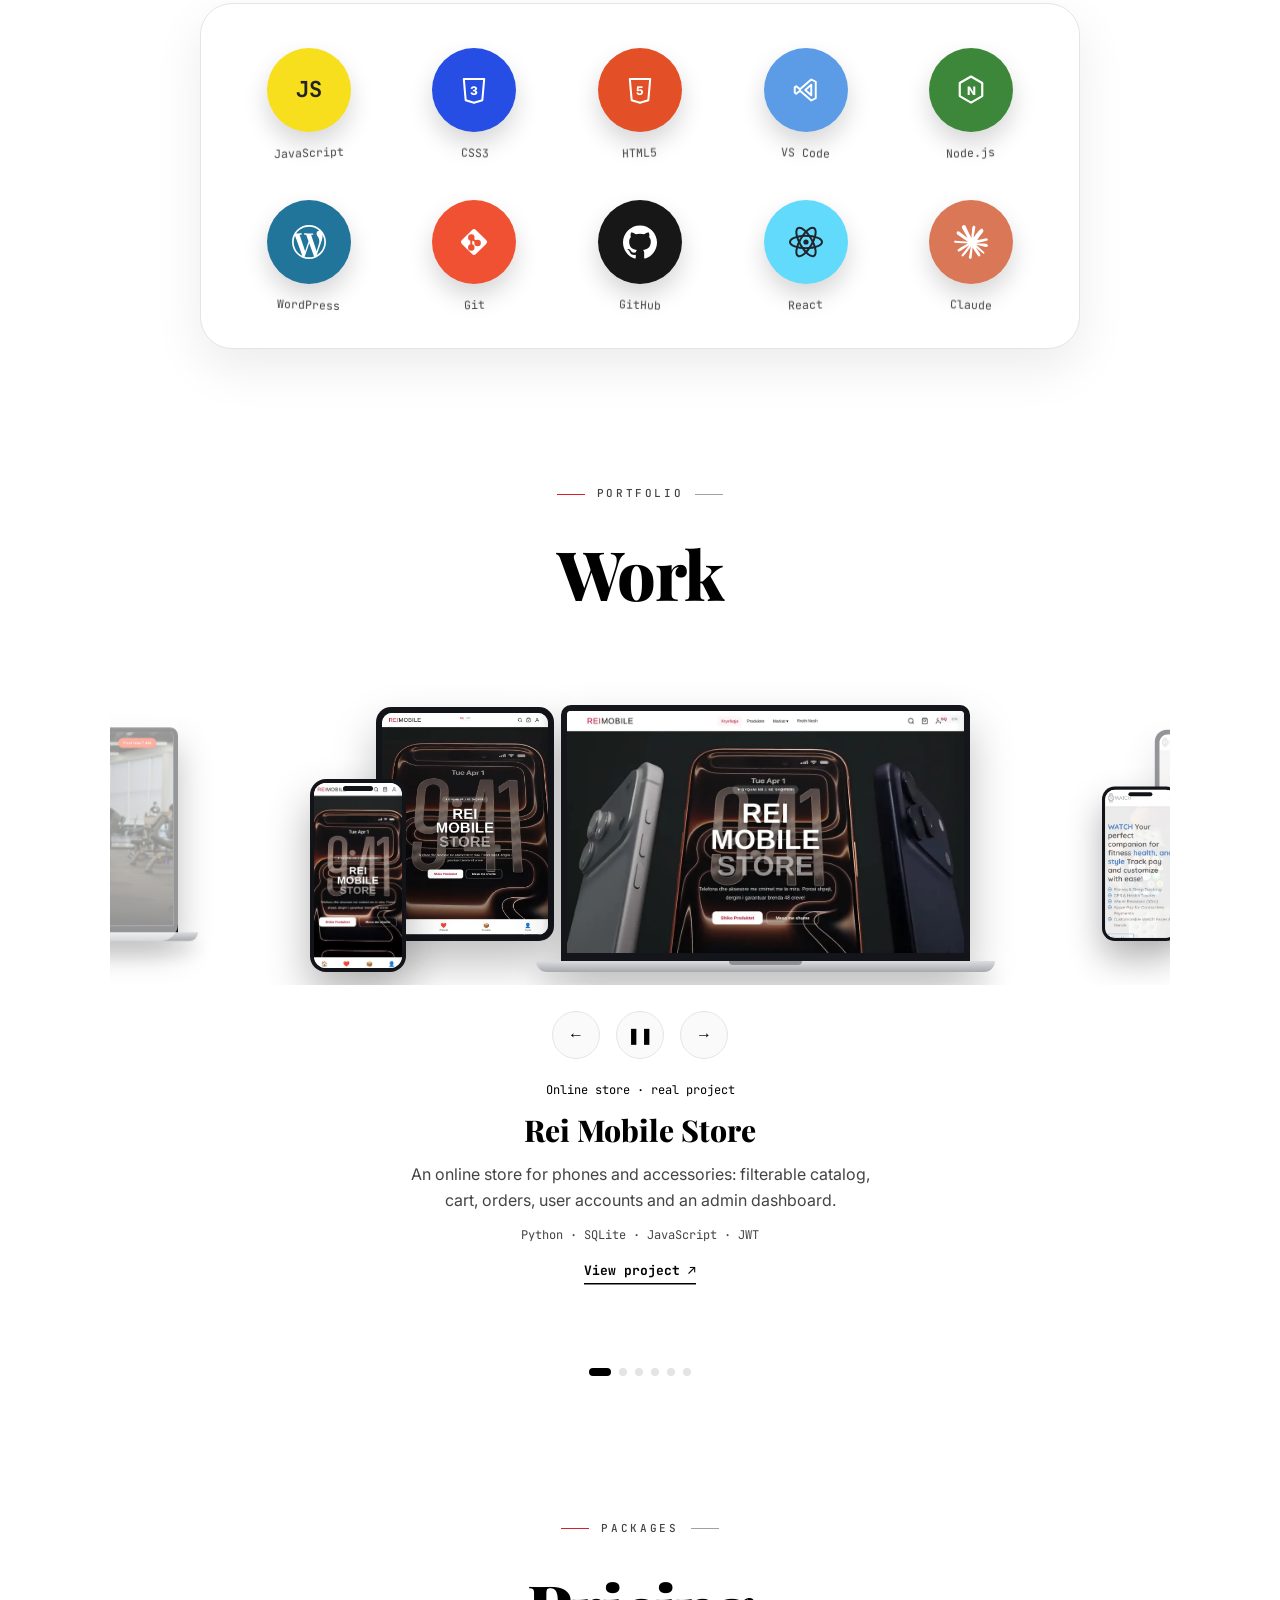
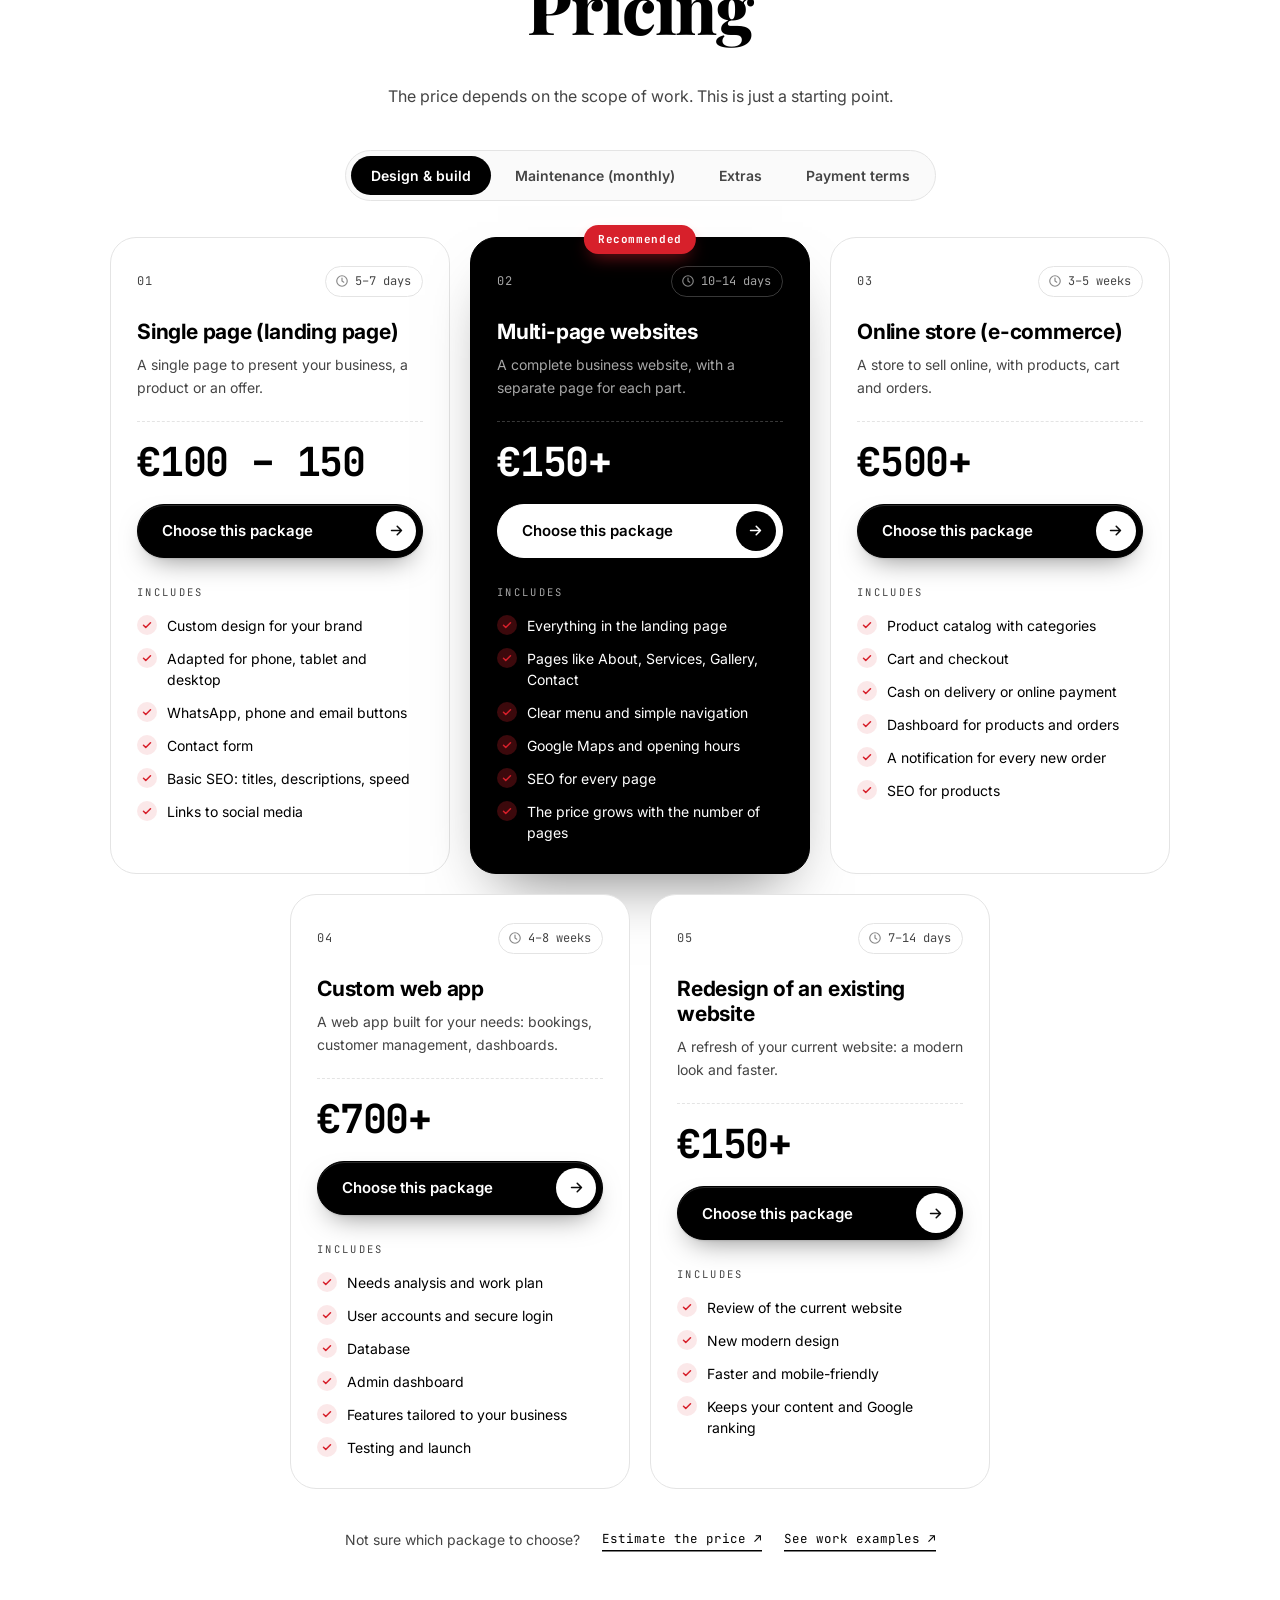
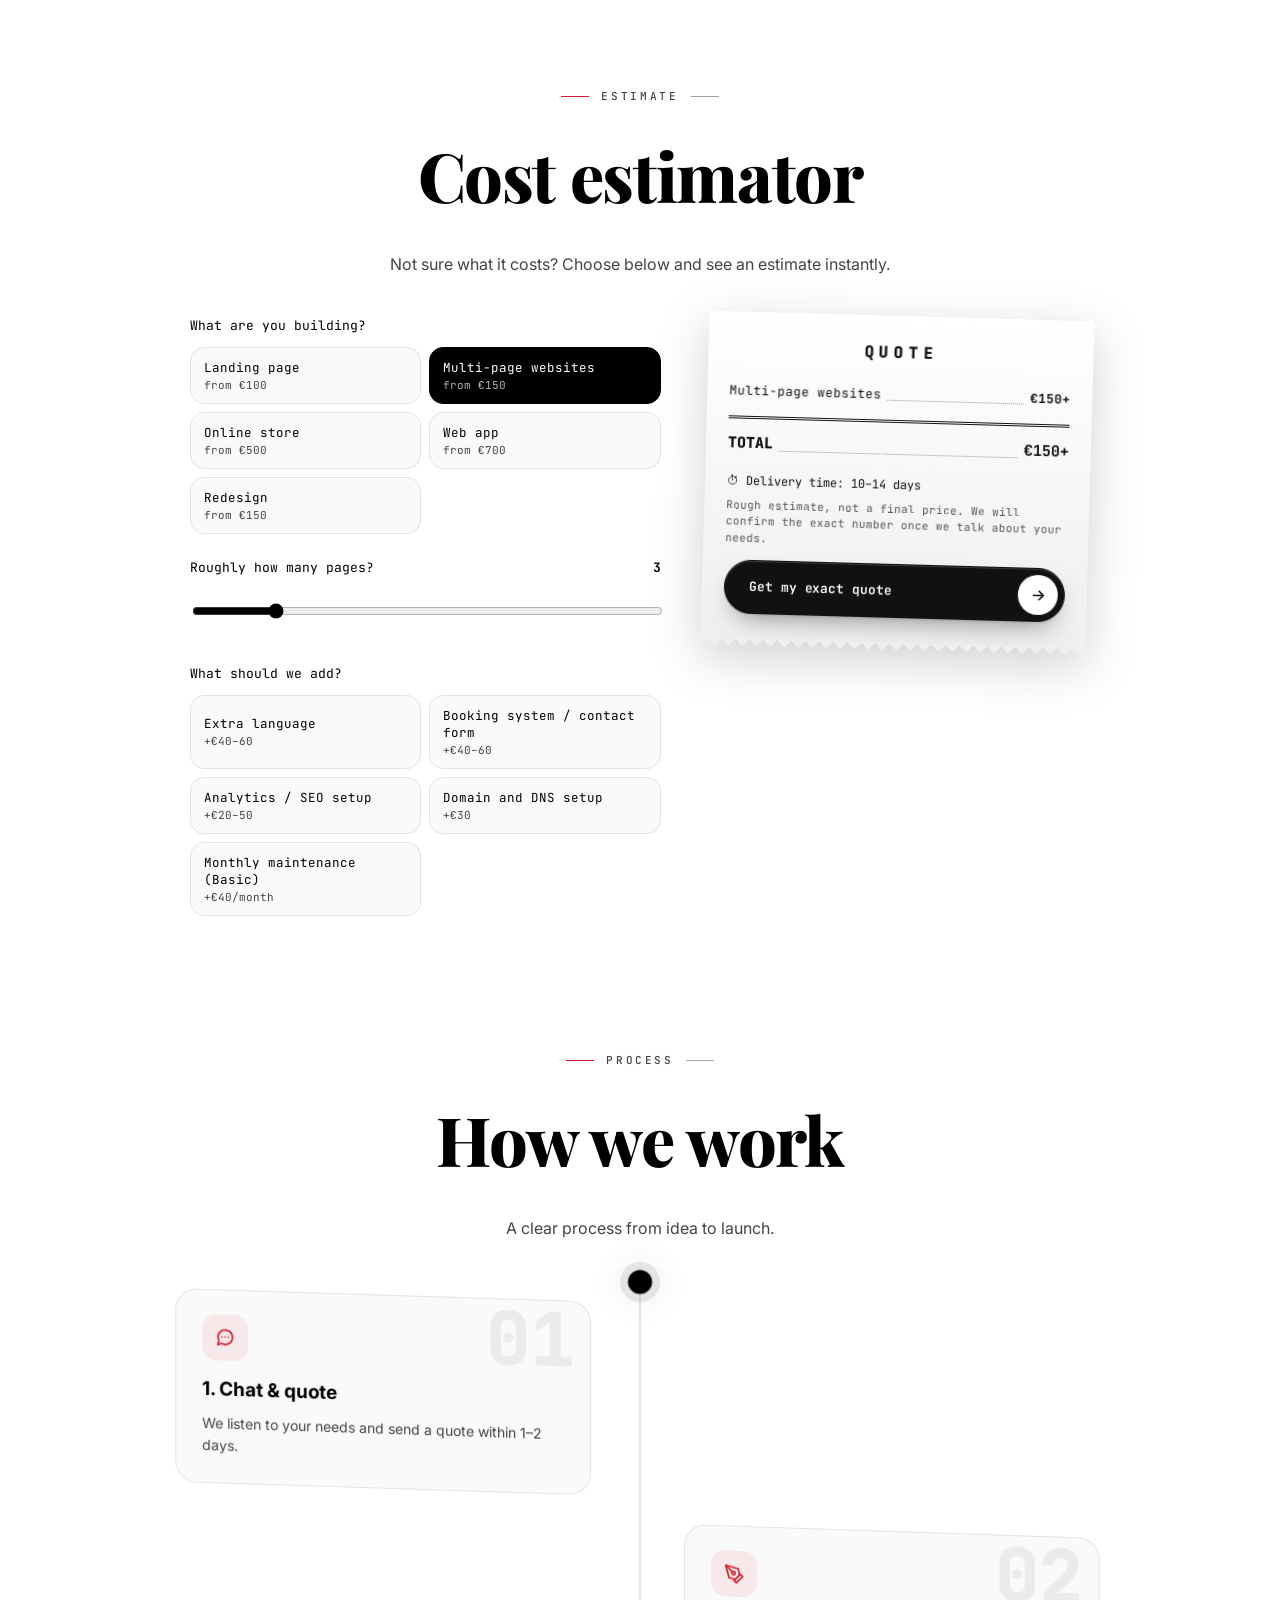
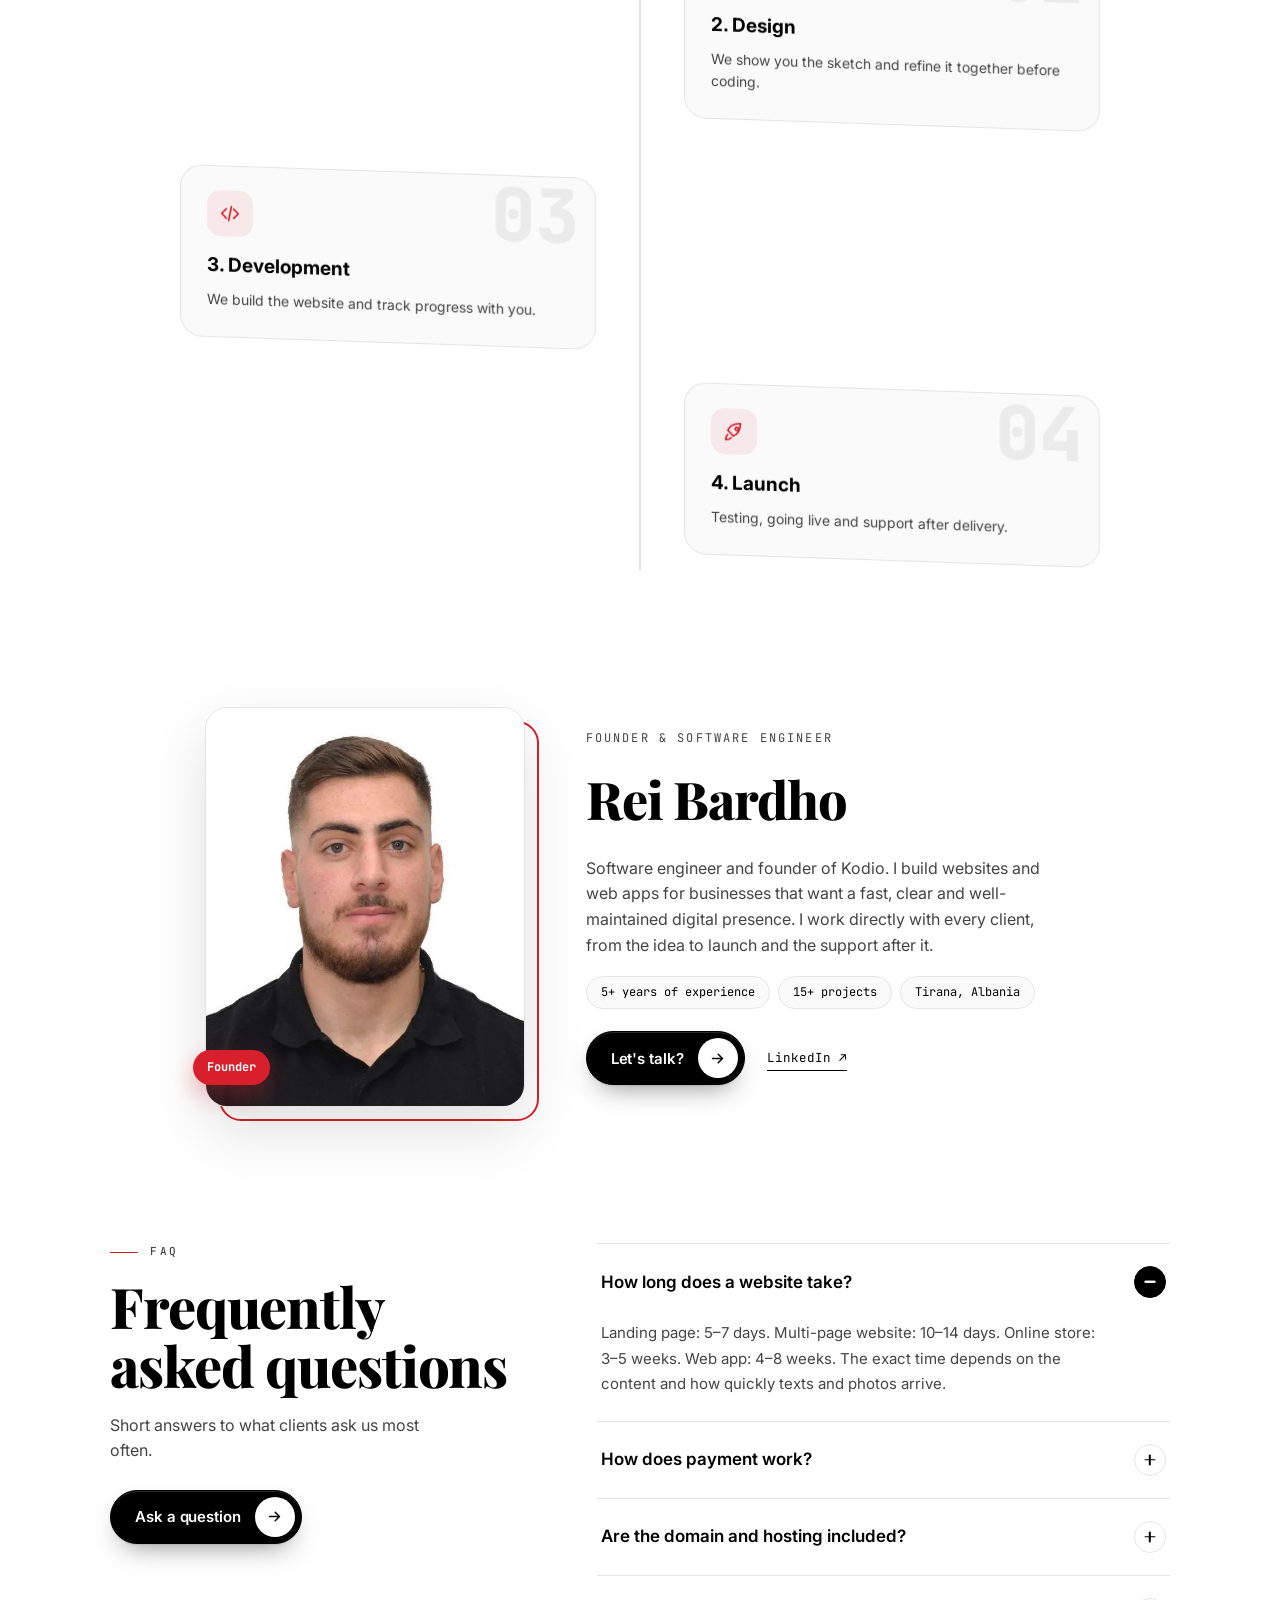
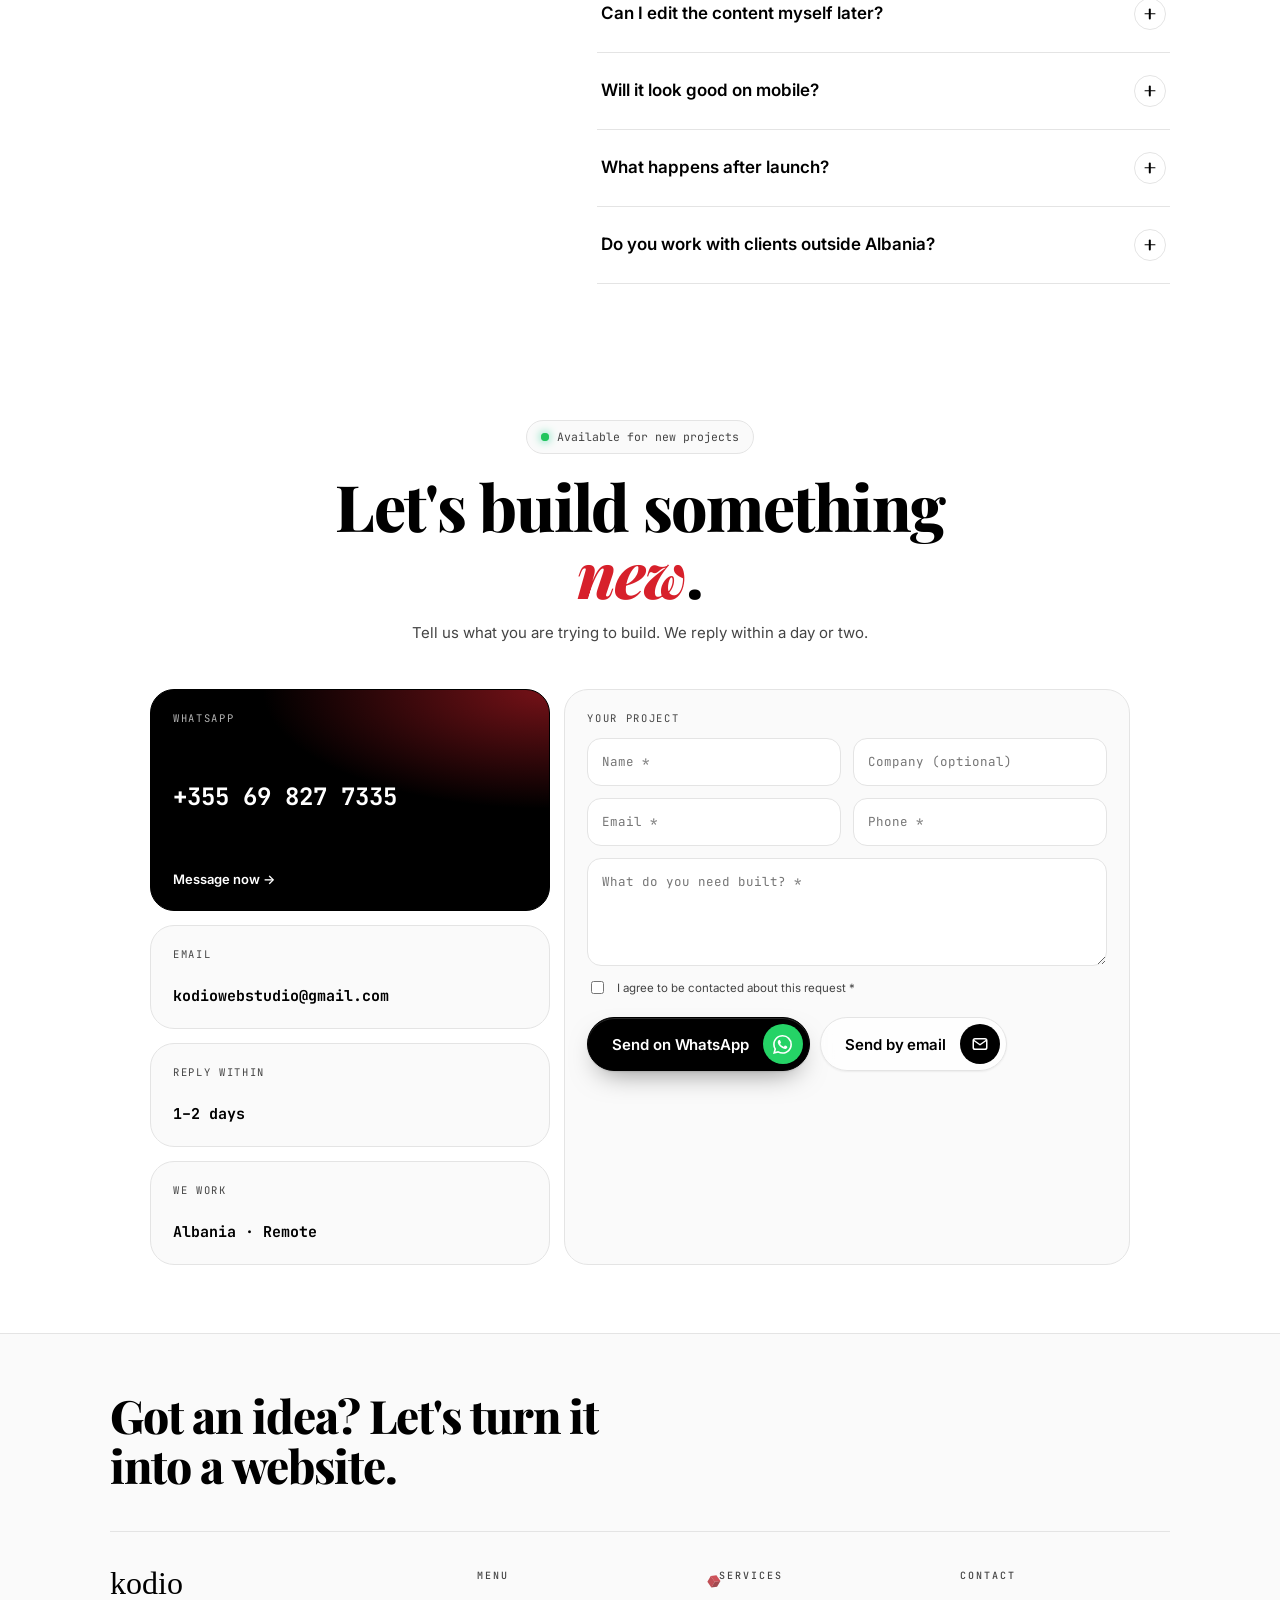
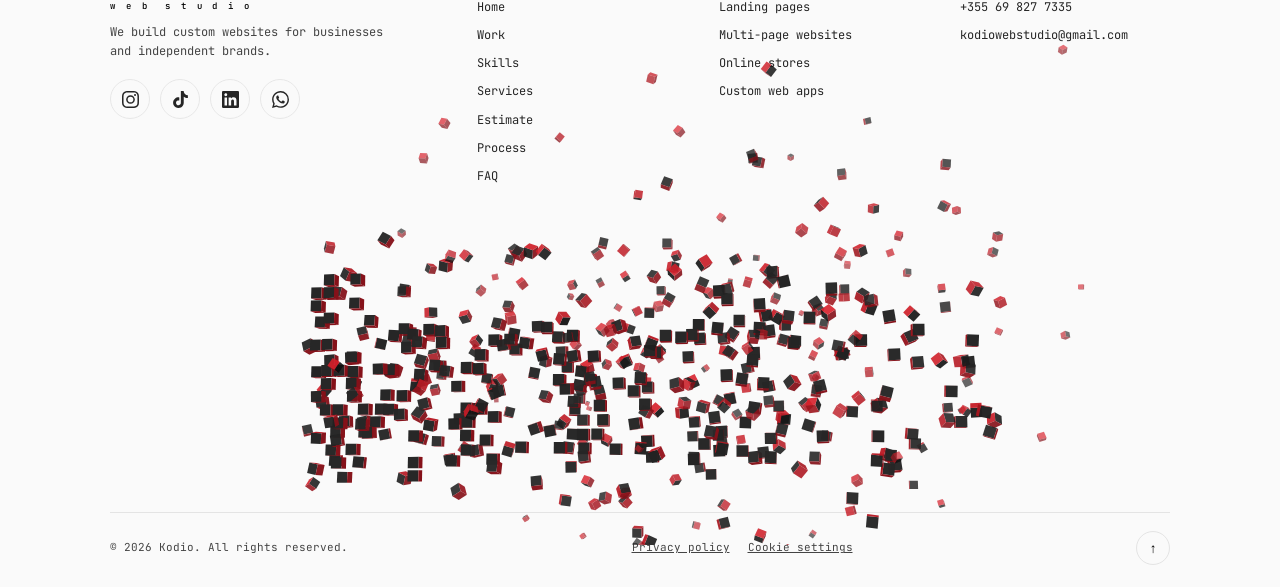
==== commit 43b765d7: "Shtova turqishten" ====
--- a/docs/index.html
+++ b/docs/index.html
@@ -72,9 +72,9 @@
       } catch (e) {}
     </script>
     <!-- Tema (e çelët / e errët): ngarkohet para CSS-it që faqja të hapet direkt me temën e zgjedhur -->
-    <script src="js/core/theme.js?v=20261120i"></script>
+    <script src="js/core/theme.js?v=20261121a"></script>
     <!-- Gjuhët: ngarkohen këtu lart, që përkthimi i vizitorit të nisë të shkarkohet që në fillim -->
-    <script src="js/data/languages.js?v=20261120i"></script>
+    <script src="js/data/languages.js?v=20261121a"></script>
     <script>
       // Nëse faqja do hapet në një gjuhë tjetër (si K.startLang te js/core/i18n.js), tekstet fshihen
       // derisa të përkthehen (klasa lg-wait), që të mos dalë shqip e pastaj të "kërcejë" (CLS).
@@ -129,33 +129,33 @@
       href="https://fonts.googleapis.com/css2?family=Inter:wght@400;500;600;700;800&family=JetBrains+Mono:wght@500;700;800&family=Playfair+Display:wght@700;800&display=swap"
       rel="stylesheet"
     />
-    <link rel="stylesheet" href="css/base.css?v=20261120i" />
-    <link rel="stylesheet" href="css/components.css?v=20261120i" />
-    <link rel="stylesheet" href="css/header.css?v=20261120i" />
-    <link rel="stylesheet" href="css/intro.css?v=20261120i" />
-    <link rel="stylesheet" href="css/hero.css?v=20261120i" />
-    <link rel="stylesheet" href="css/robot.css?v=20261120i" />
-    <link rel="stylesheet" href="css/mockup.css?v=20261120i" />
-    <link rel="stylesheet" href="css/before-after.css?v=20261120i" />
-    <link rel="stylesheet" href="css/features.css?v=20261120i" />
-    <link rel="stylesheet" href="css/globe.css?v=20261120i" />
-    <link rel="stylesheet" href="css/tech.css?v=20261120i" />
-    <link rel="stylesheet" href="css/projects.css?v=20261120i" />
-    <link rel="stylesheet" href="css/pricing.css?v=20261120i" />
-    <link rel="stylesheet" href="css/estimator.css?v=20261120i" />
-    <link rel="stylesheet" href="css/founder.css?v=20261120i" />
-    <link rel="stylesheet" href="css/contact.css?v=20261120i" />
-    <link rel="stylesheet" href="css/footer.css?v=20261120i" />
-    <link rel="stylesheet" href="css/process.css?v=20261120i" />
-    <link rel="stylesheet" href="css/trail.css?v=20261120i" />
-    <link rel="stylesheet" href="css/cookies.css?v=20261120i" />
-    <link rel="stylesheet" href="css/marquee.css?v=20261120i" />
-    <link rel="stylesheet" href="css/faq.css?v=20261120i" />
-    <link rel="stylesheet" href="css/buttons.css?v=20261120i" />
-    <link rel="stylesheet" href="css/theme-toggle.css?v=20261120i" />
-    <link rel="stylesheet" href="css/whatsapp-float.css?v=20261120i" />
-    <link rel="stylesheet" href="css/language.css?v=20261120i" />
-    <link rel="stylesheet" href="css/cursor.css?v=20261120i" />
+    <link rel="stylesheet" href="css/base.css?v=20261121a" />
+    <link rel="stylesheet" href="css/components.css?v=20261121a" />
+    <link rel="stylesheet" href="css/header.css?v=20261121a" />
+    <link rel="stylesheet" href="css/intro.css?v=20261121a" />
+    <link rel="stylesheet" href="css/hero.css?v=20261121a" />
+    <link rel="stylesheet" href="css/robot.css?v=20261121a" />
+    <link rel="stylesheet" href="css/mockup.css?v=20261121a" />
+    <link rel="stylesheet" href="css/before-after.css?v=20261121a" />
+    <link rel="stylesheet" href="css/features.css?v=20261121a" />
+    <link rel="stylesheet" href="css/globe.css?v=20261121a" />
+    <link rel="stylesheet" href="css/tech.css?v=20261121a" />
+    <link rel="stylesheet" href="css/projects.css?v=20261121a" />
+    <link rel="stylesheet" href="css/pricing.css?v=20261121a" />
+    <link rel="stylesheet" href="css/estimator.css?v=20261121a" />
+    <link rel="stylesheet" href="css/founder.css?v=20261121a" />
+    <link rel="stylesheet" href="css/contact.css?v=20261121a" />
+    <link rel="stylesheet" href="css/footer.css?v=20261121a" />
+    <link rel="stylesheet" href="css/process.css?v=20261121a" />
+    <link rel="stylesheet" href="css/trail.css?v=20261121a" />
+    <link rel="stylesheet" href="css/cookies.css?v=20261121a" />
+    <link rel="stylesheet" href="css/marquee.css?v=20261121a" />
+    <link rel="stylesheet" href="css/faq.css?v=20261121a" />
+    <link rel="stylesheet" href="css/buttons.css?v=20261121a" />
+    <link rel="stylesheet" href="css/theme-toggle.css?v=20261121a" />
+    <link rel="stylesheet" href="css/whatsapp-float.css?v=20261121a" />
+    <link rel="stylesheet" href="css/language.css?v=20261121a" />
+    <link rel="stylesheet" href="css/cursor.css?v=20261121a" />
   </head>
   <body>
     <canvas id="trail" aria-hidden="true"></canvas>
@@ -1293,35 +1293,35 @@
         <div class="vcap" id="vcap"></div>
       </div>
     </div>
-    <script src="js/config.js?v=20261120i"></script>
-    <script src="js/core/kodio.js?v=20261120i"></script>
-    <script src="js/core/i18n.js?v=20261120i"></script>
-    <script src="js/data/world.js?v=20261120i"></script>
-    <script src="js/data/sites.js?v=20261120i"></script>
-    <script src="js/data/pricing.js?v=20261120i"></script>
-    <script src="js/core/whatsapp.js?v=20261120i"></script>
-    <script src="js/modules/header.js?v=20261120i"></script>
-    <script src="js/modules/intro.js?v=20261120i"></script>
-    <script src="js/modules/reveal.js?v=20261120i"></script>
-    <script src="js/modules/network.js?v=20261120i"></script>
-    <script src="js/modules/mockup.js?v=20261120i"></script>
-    <script src="js/modules/globe.js?v=20261120i"></script>
-    <script src="js/modules/robot.js?v=20261120i"></script>
-    <script src="js/modules/projects.js?v=20261120i"></script>
-    <script src="js/modules/pricing.js?v=20261120i"></script>
-    <script src="js/modules/estimator.js?v=20261120i"></script>
-    <script src="js/modules/contact.js?v=20261120i"></script>
-    <script src="js/modules/footer.js?v=20261120i"></script>
-    <script src="js/modules/tech.js?v=20261120i"></script>
-    <script src="js/modules/process.js?v=20261120i"></script>
-    <script src="js/modules/trail.js?v=20261120i"></script>
-    <script src="js/modules/cookies.js?v=20261120i"></script>
-    <script src="js/modules/marquee.js?v=20261120i"></script>
-    <script src="js/modules/magnetic.js?v=20261120i"></script>
-    <script src="js/modules/spotlight.js?v=20261120i"></script>
-    <script src="js/modules/wordmark.js?v=20261120i"></script>
-    <script src="js/modules/cursor.js?v=20261120i"></script>
-    <script src="js/main.js?v=20261120i"></script>
+    <script src="js/config.js?v=20261121a"></script>
+    <script src="js/core/kodio.js?v=20261121a"></script>
+    <script src="js/core/i18n.js?v=20261121a"></script>
+    <script src="js/data/world.js?v=20261121a"></script>
+    <script src="js/data/sites.js?v=20261121a"></script>
+    <script src="js/data/pricing.js?v=20261121a"></script>
+    <script src="js/core/whatsapp.js?v=20261121a"></script>
+    <script src="js/modules/header.js?v=20261121a"></script>
+    <script src="js/modules/intro.js?v=20261121a"></script>
+    <script src="js/modules/reveal.js?v=20261121a"></script>
+    <script src="js/modules/network.js?v=20261121a"></script>
+    <script src="js/modules/mockup.js?v=20261121a"></script>
+    <script src="js/modules/globe.js?v=20261121a"></script>
+    <script src="js/modules/robot.js?v=20261121a"></script>
+    <script src="js/modules/projects.js?v=20261121a"></script>
+    <script src="js/modules/pricing.js?v=20261121a"></script>
+    <script src="js/modules/estimator.js?v=20261121a"></script>
+    <script src="js/modules/contact.js?v=20261121a"></script>
+    <script src="js/modules/footer.js?v=20261121a"></script>
+    <script src="js/modules/tech.js?v=20261121a"></script>
+    <script src="js/modules/process.js?v=20261121a"></script>
+    <script src="js/modules/trail.js?v=20261121a"></script>
+    <script src="js/modules/cookies.js?v=20261121a"></script>
+    <script src="js/modules/marquee.js?v=20261121a"></script>
+    <script src="js/modules/magnetic.js?v=20261121a"></script>
+    <script src="js/modules/spotlight.js?v=20261121a"></script>
+    <script src="js/modules/wordmark.js?v=20261121a"></script>
+    <script src="js/modules/cursor.js?v=20261121a"></script>
+    <script src="js/main.js?v=20261121a"></script>
     <!-- Cloudflare Web Analytics: statistika anonime të vizitave, pa cookies (shih privacy.html) -->
     <script
       type="module"
